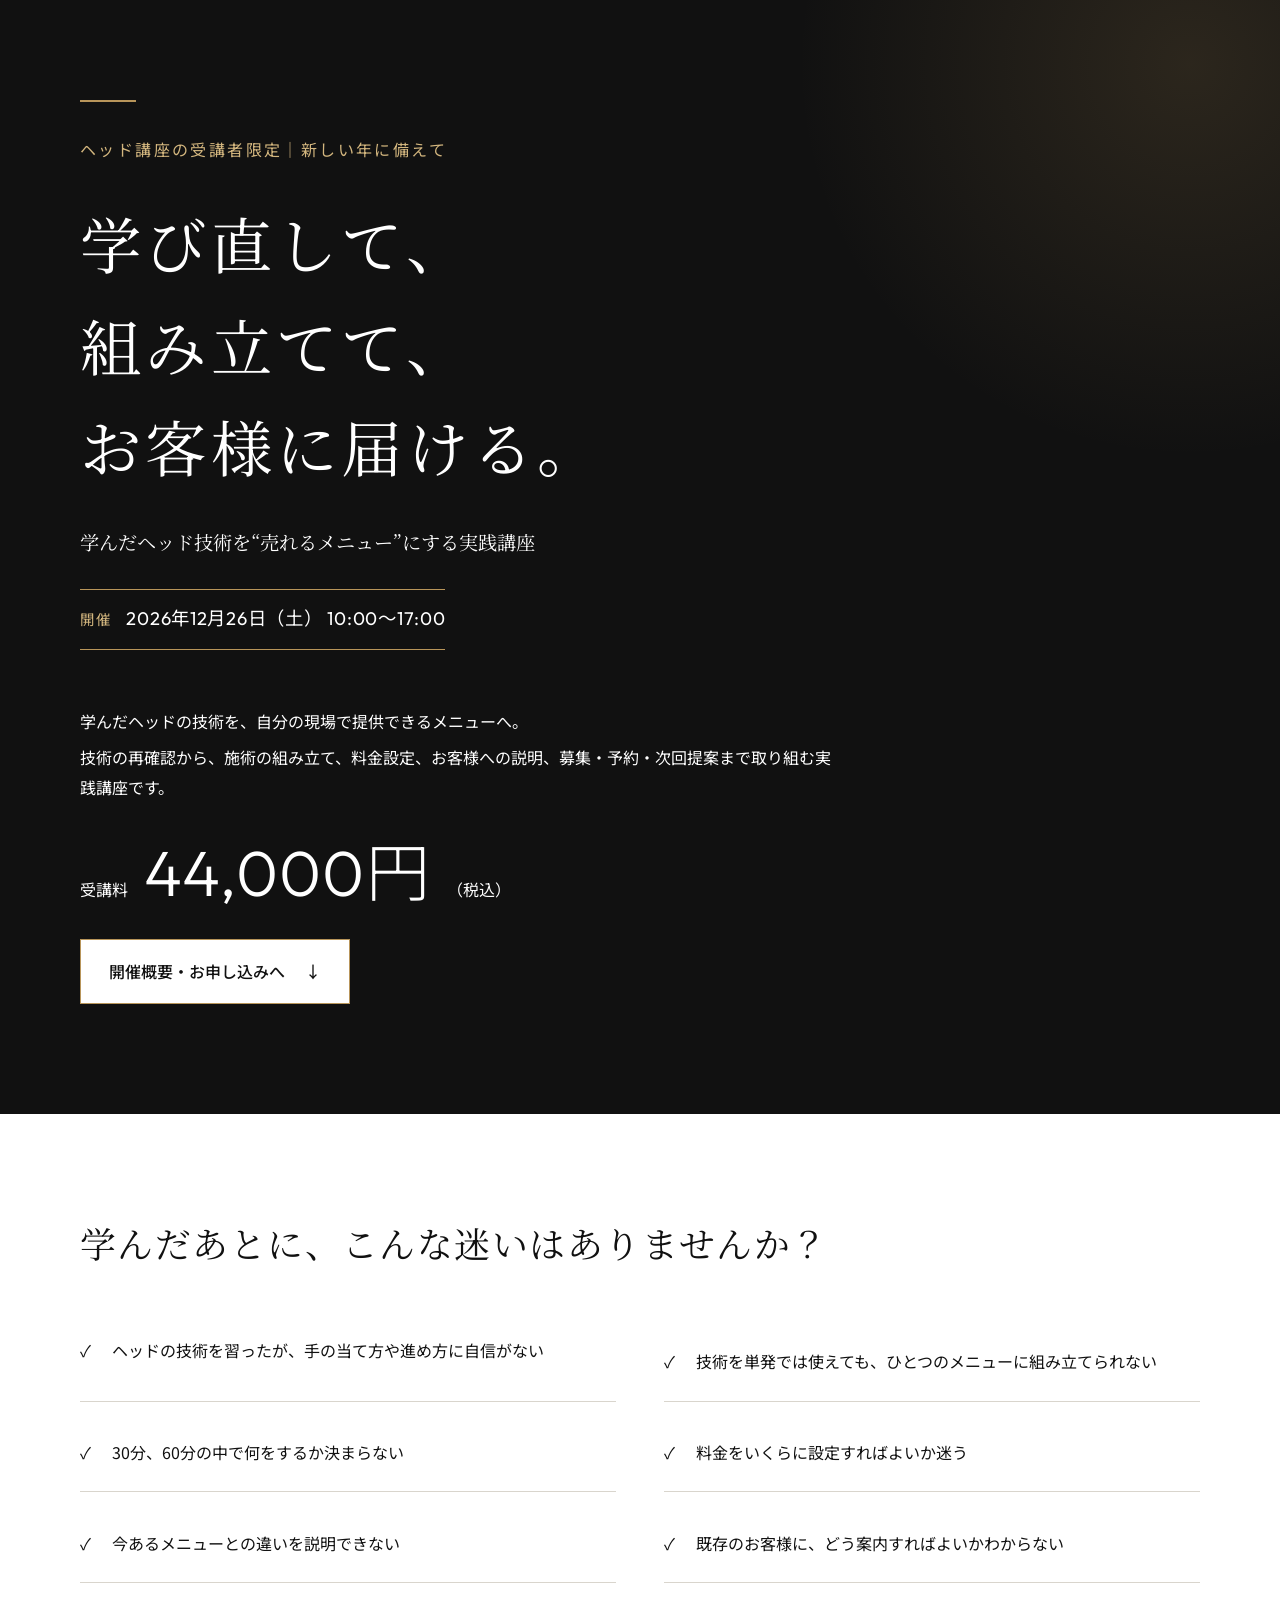
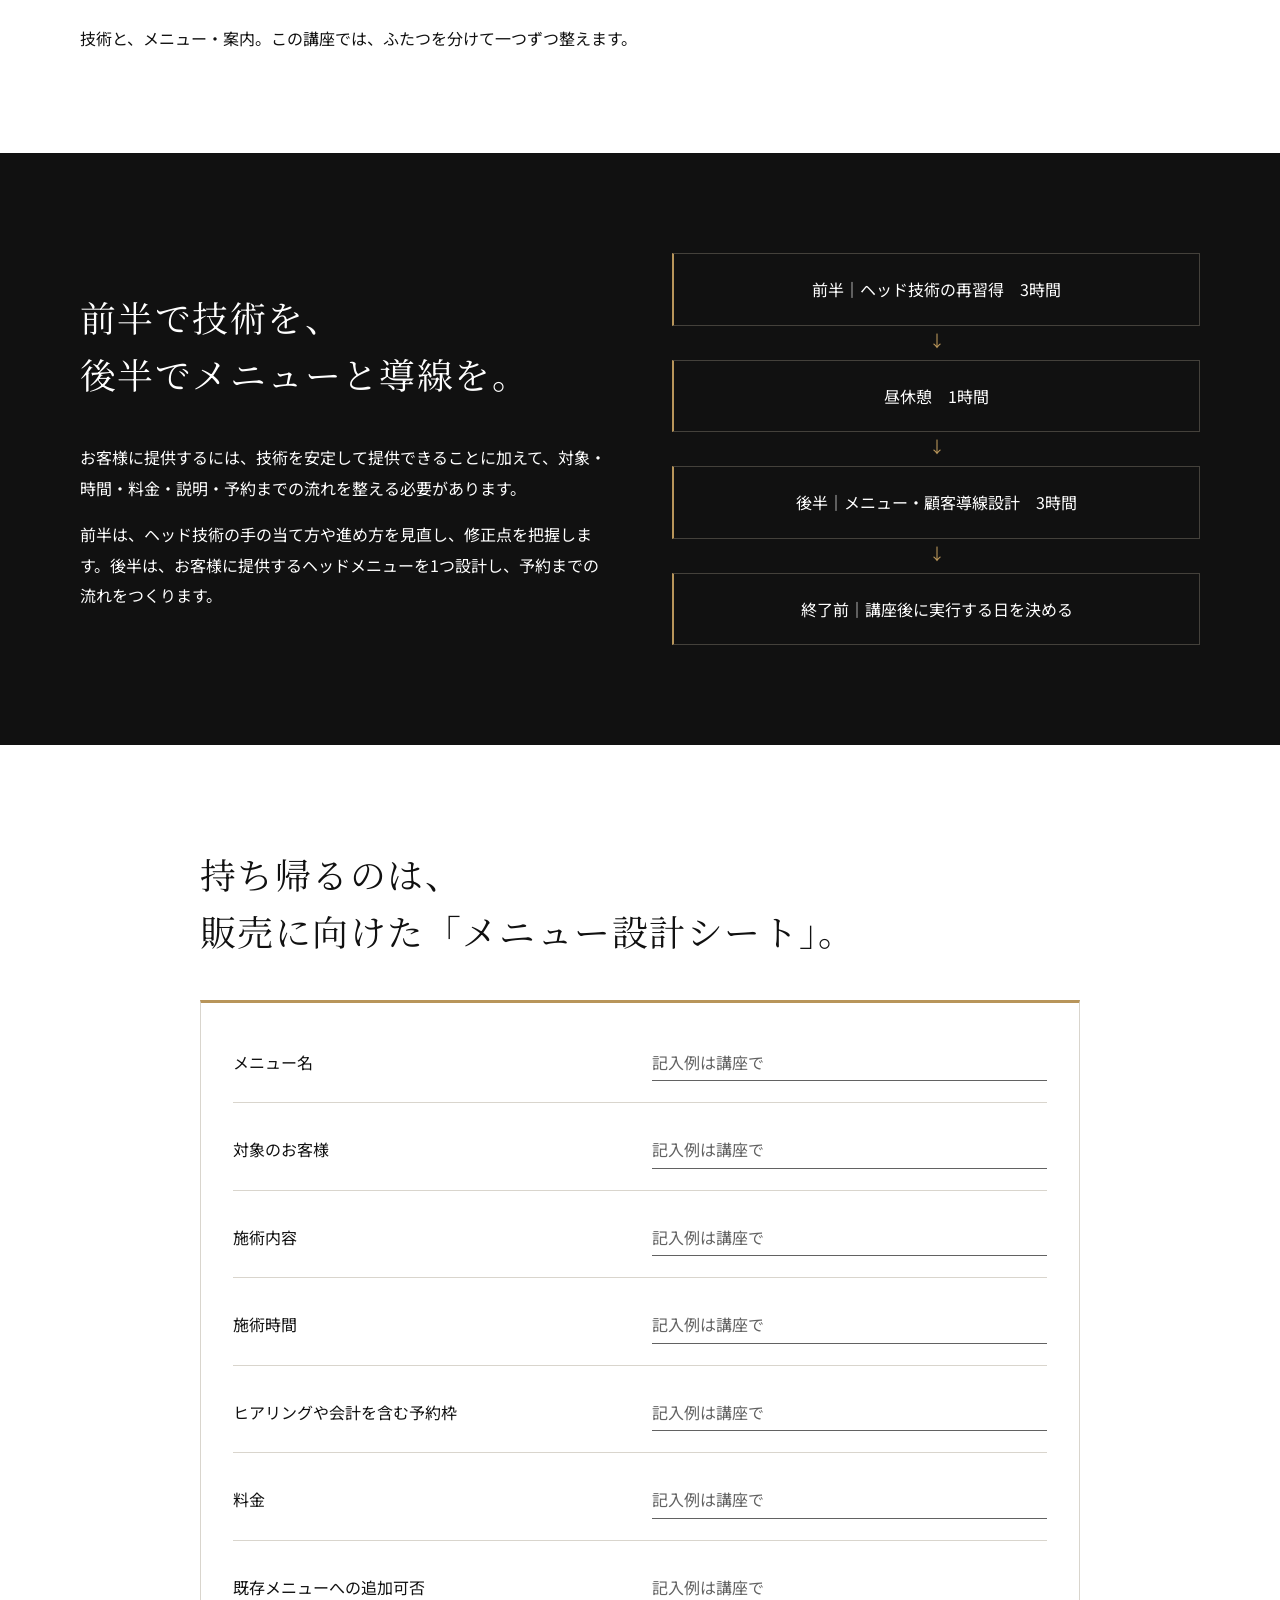
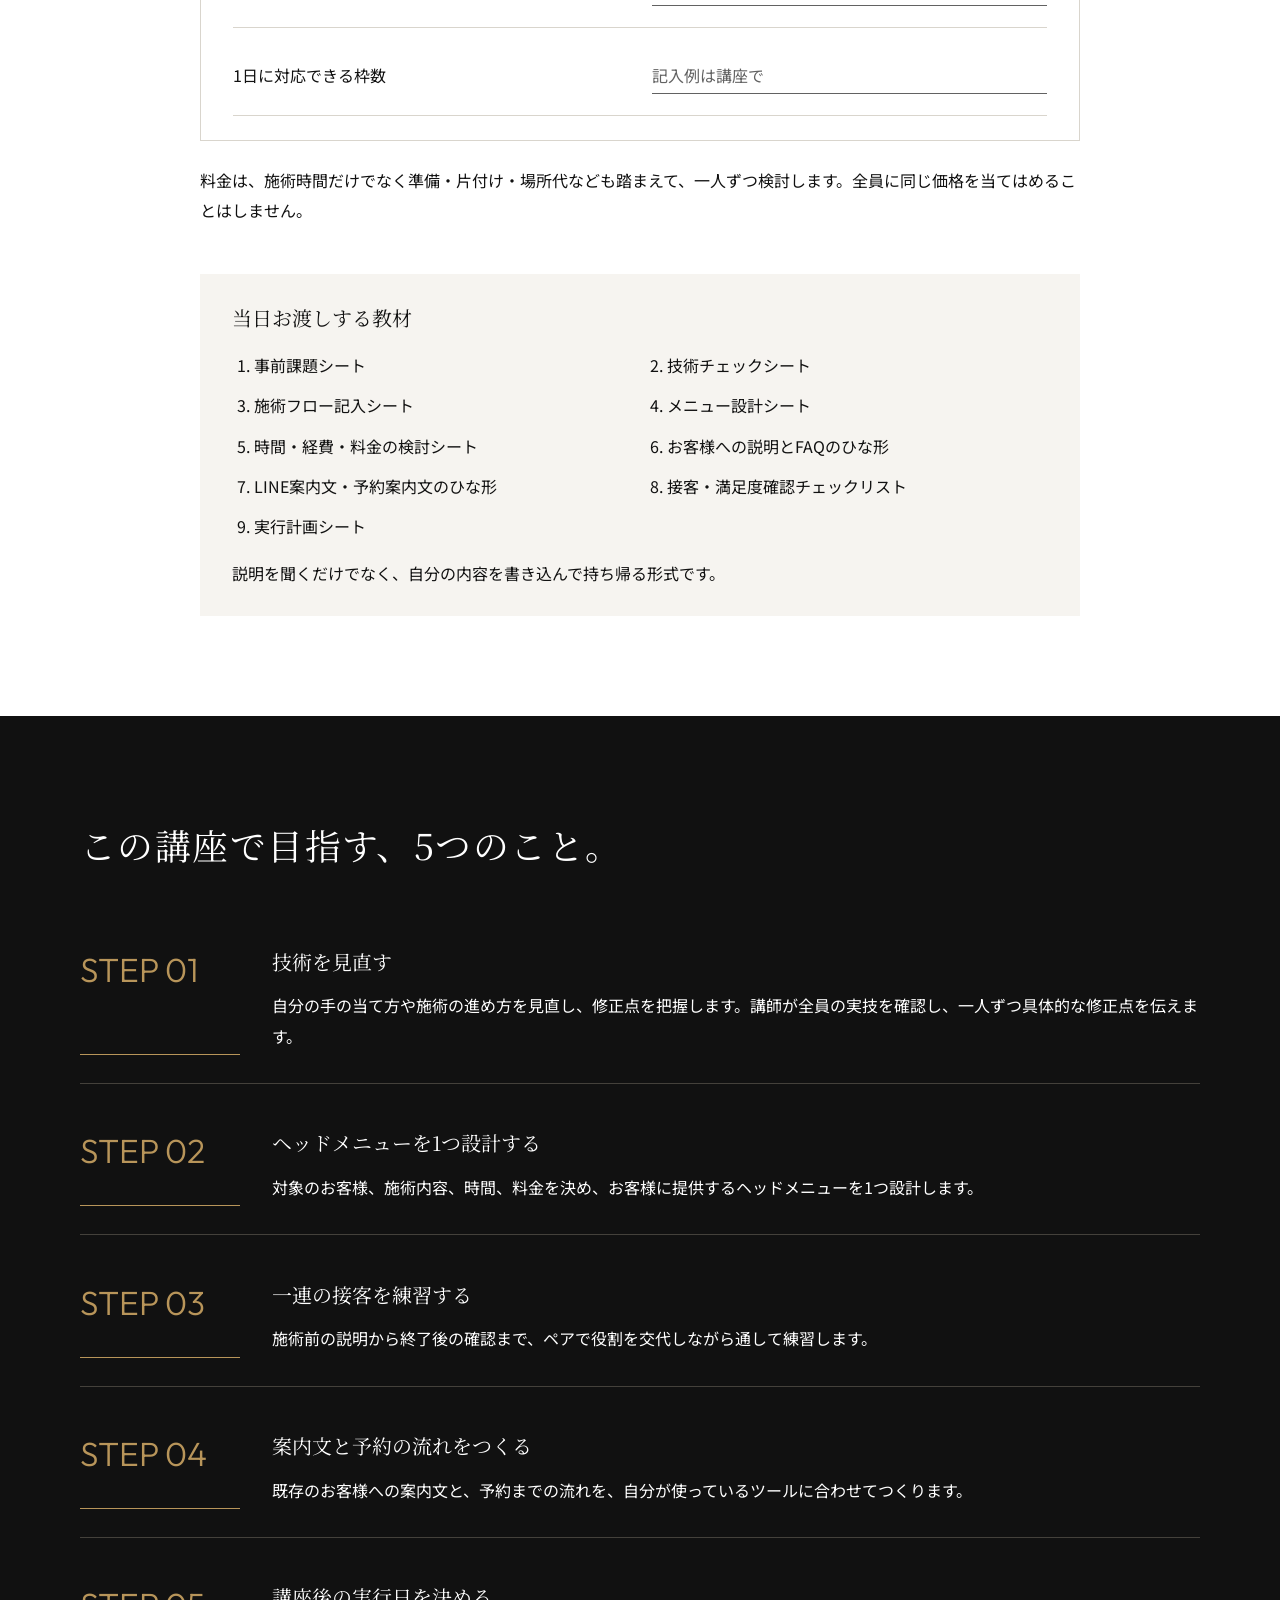
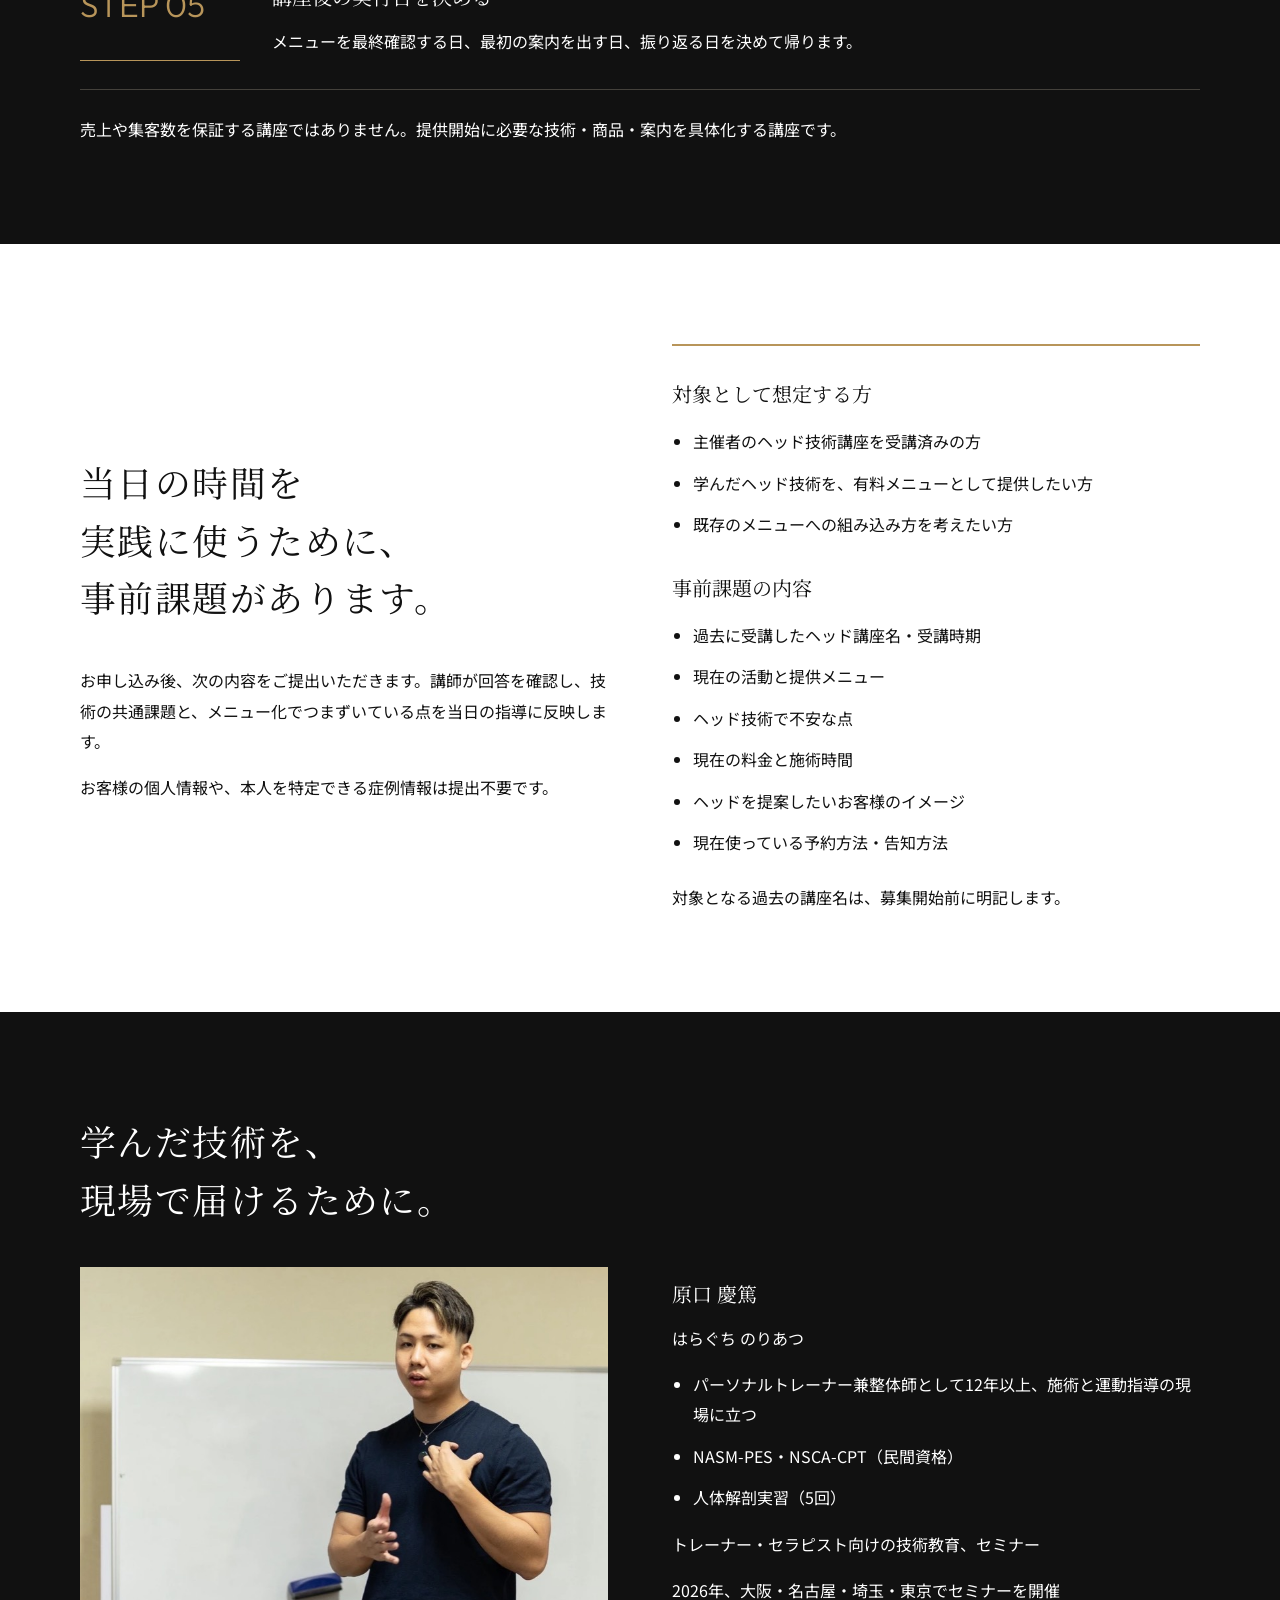
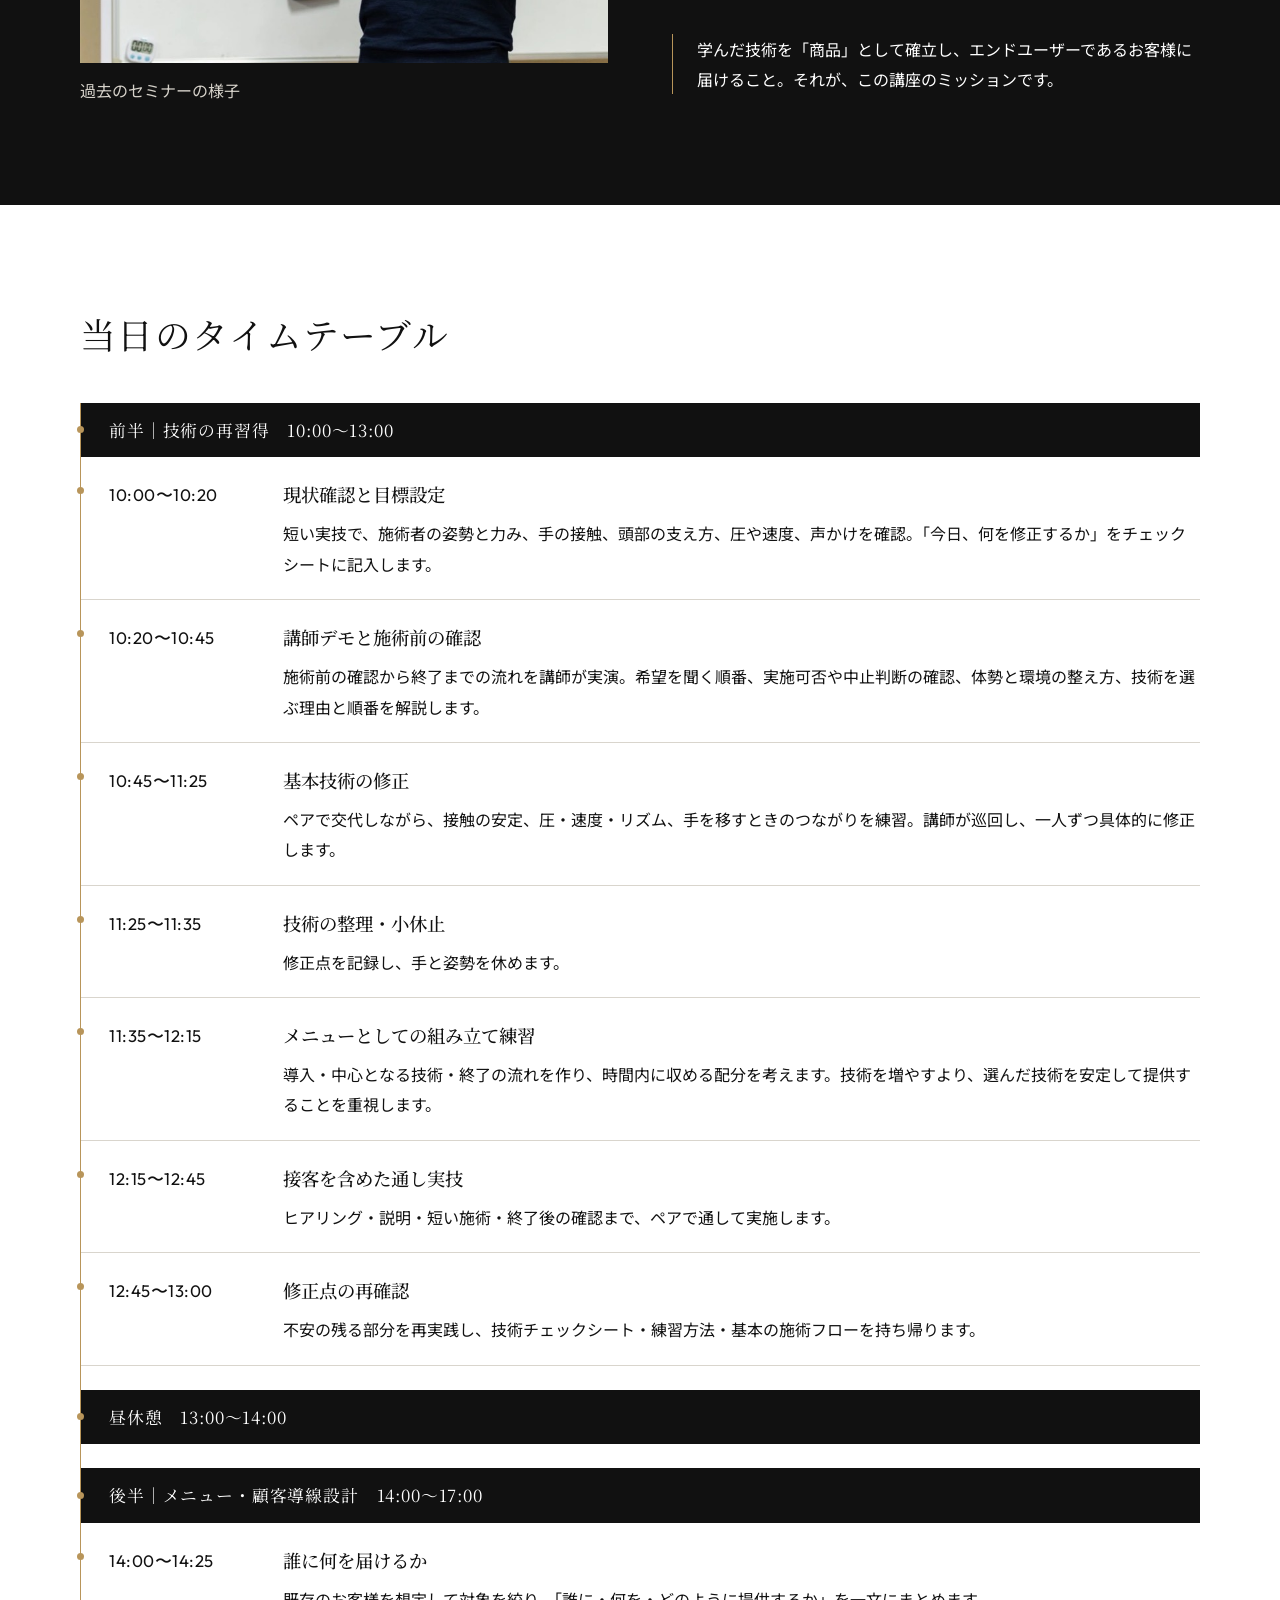
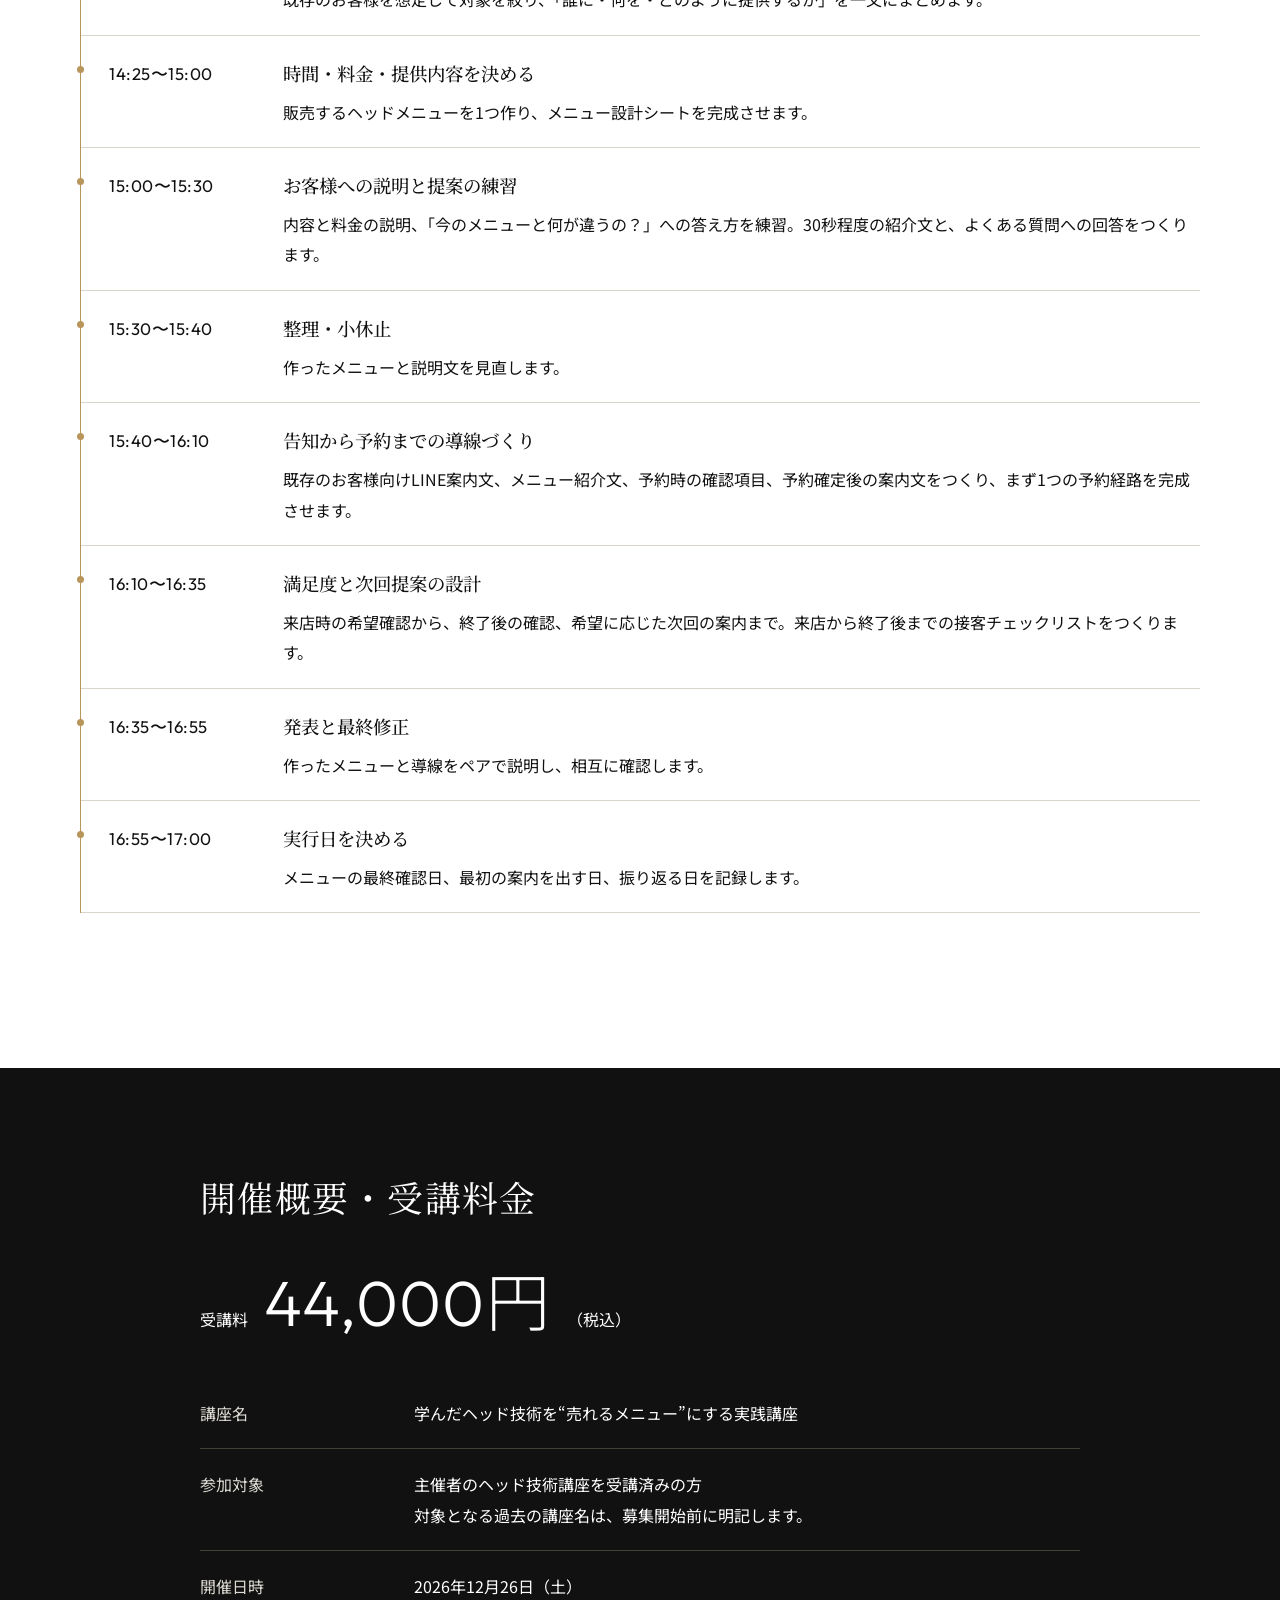
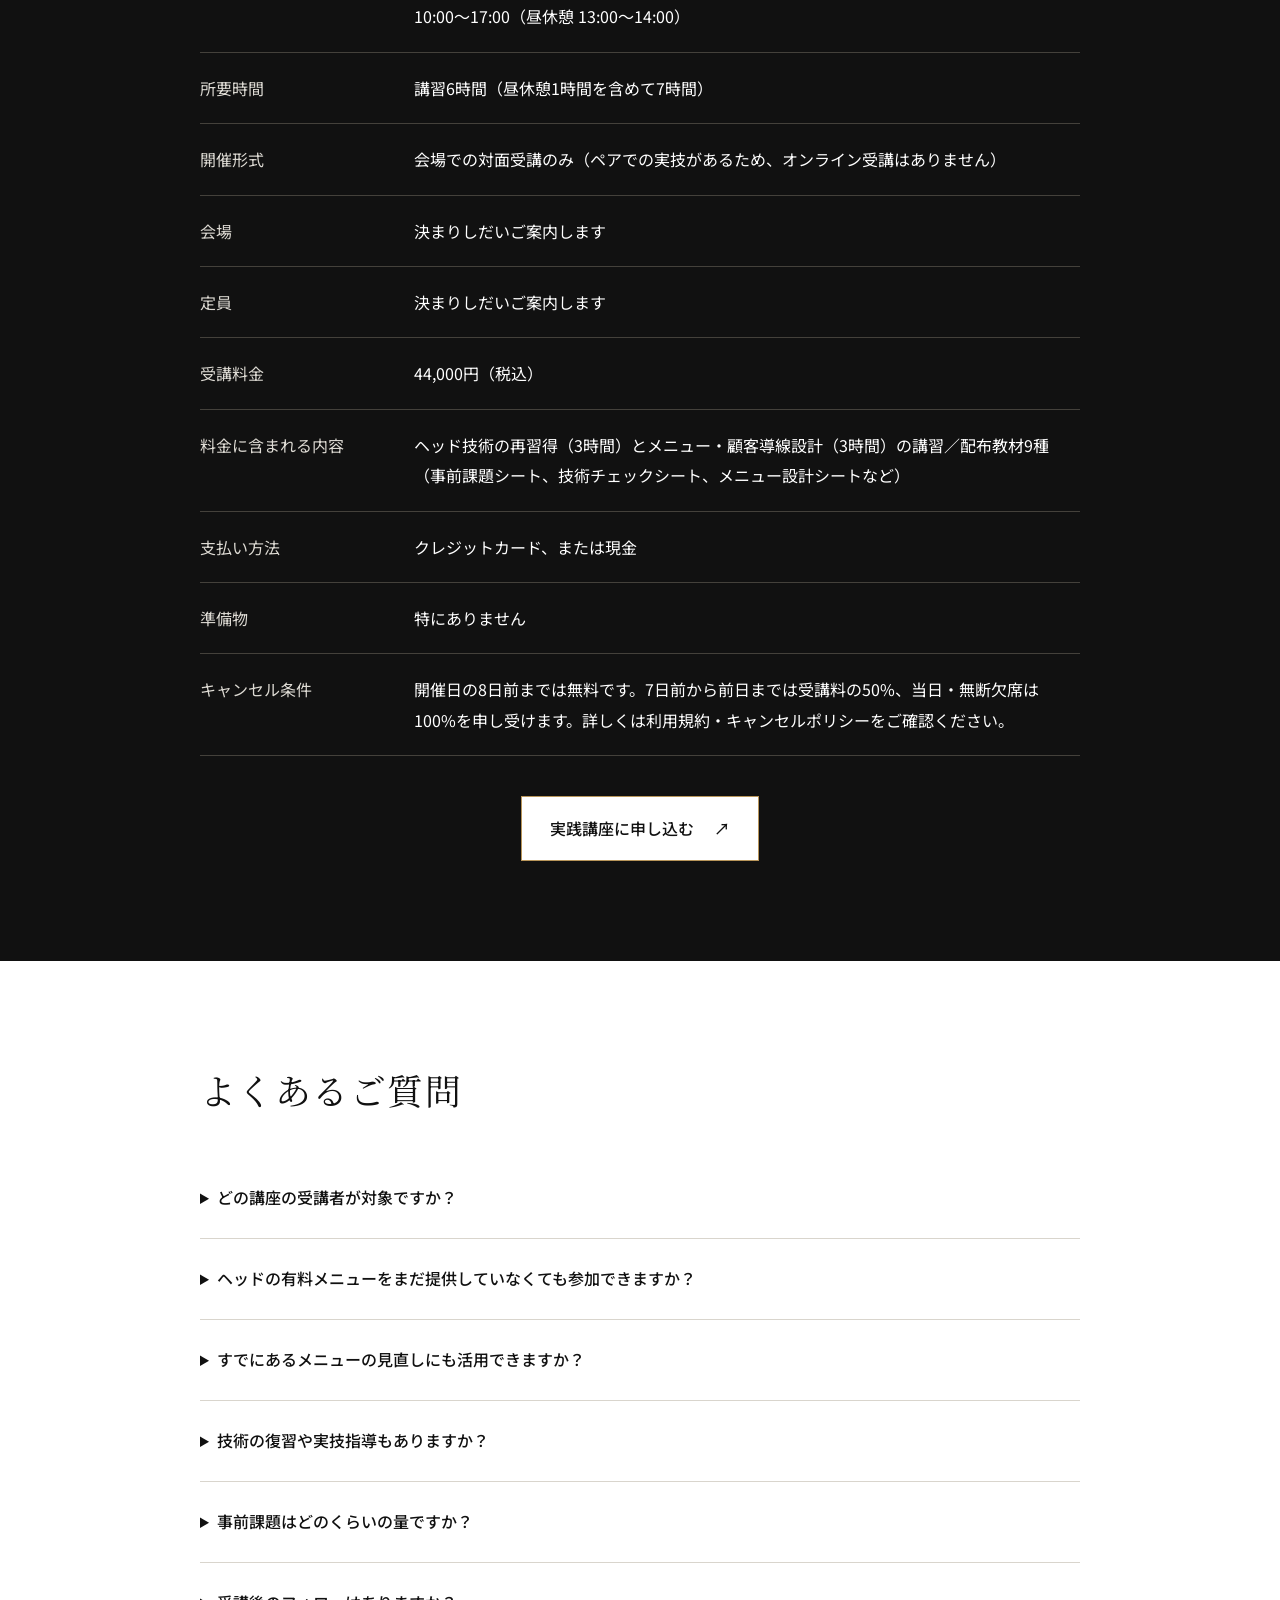
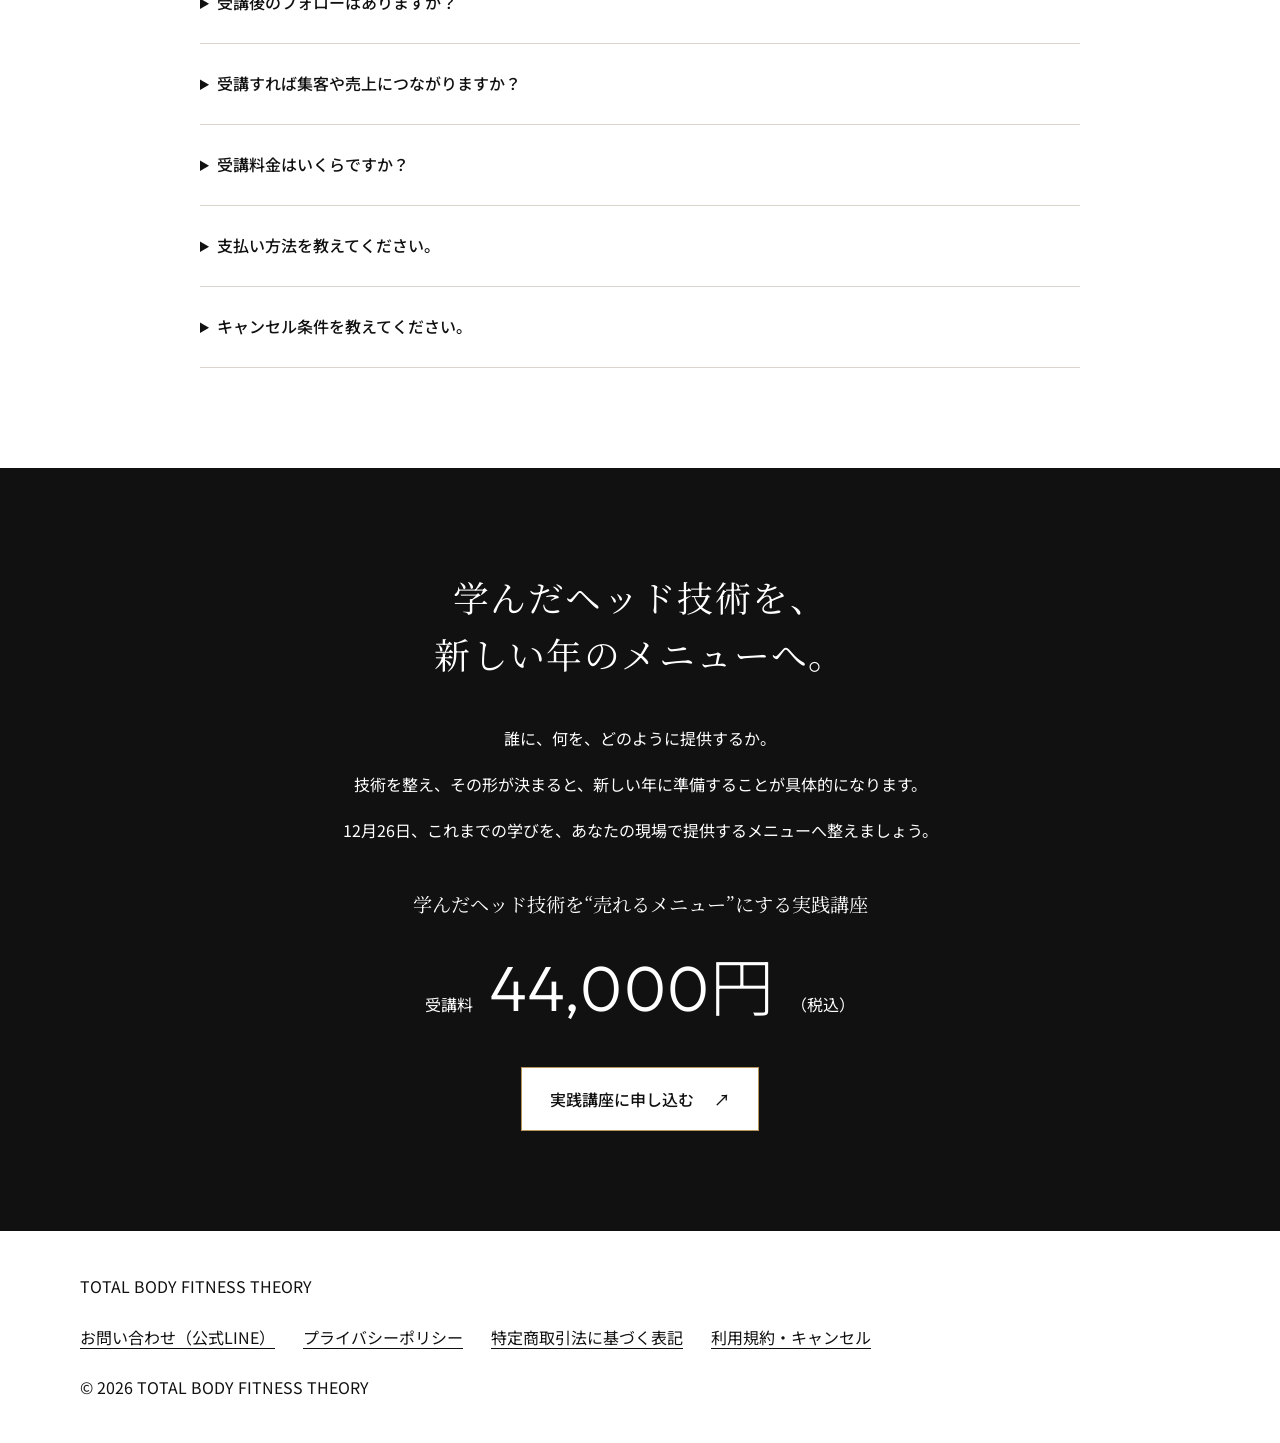
==== index.html @ 07aa22fd "Add: ヘッド実践講座LP（12/26開催）初版 Co-Authored-By: Claude Opus 5.5 <noreply@anthropic.com>" ====
<!doctype html>
<html lang="ja">
<head>
<meta charset="utf-8"><meta name="viewport" content="width=device-width, initial-scale=1, viewport-fit=cover">
<meta name="theme-color" content="#111111">
<title>受講者限定｜学んだヘッド技術を“売れるメニュー”にする実践講座</title><meta name="description" content="学んだヘッド技術を“売れるメニュー”にする実践講座。2026年12月26日（土）開催。ヘッド技術の再習得3時間と、メニュー・顧客導線設計3時間。主催者のヘッド技術講座を受講済みの方限定。受講料 44,000円（税込）。">
<meta property="og:type" content="website"><meta property="og:title" content="受講者限定｜学んだヘッド技術を“売れるメニュー”にする実践講座"><meta property="og:description" content="学んだヘッド技術を“売れるメニュー”にする実践講座。2026年12月26日（土）開催。ヘッド技術の再習得3時間と、メニュー・顧客導線設計3時間。主催者のヘッド技術講座を受講済みの方限定。受講料 44,000円（税込）。">
<link rel="preconnect" href="https://fonts.googleapis.com"><link rel="preconnect" href="https://fonts.gstatic.com" crossorigin>
<link href="https://fonts.googleapis.com/css2?family=Noto+Sans+JP:wght@400;500;600&family=Noto+Serif+JP:wght@400;500&family=Outfit:wght@300;400&display=swap" rel="stylesheet">
<link rel="stylesheet" href="assets/style.css"><script src="assets/main.js" defer></script>
</head>
<body>
<a class="skip-link" href="#main">本文へスキップ</a>
<main id="main" tabindex="-1">
<section class="is-black hero" id="hero" aria-labelledby="hero-title"><div class="wrap"><p class="eyebrow">ヘッド講座の受講者限定｜新しい年に備えて</p><h1 id="hero-title">学び直して、<br>組み立てて、<br>お客様に届ける。</h1><p class="course-name">学んだヘッド技術を“売れるメニュー”にする実践講座</p><p class="hero-date"><span>開催</span>2026年12月26日（土） 10:00〜17:00</p><div class="hero-copy"><p>学んだヘッドの技術を、自分の現場で提供できるメニューへ。</p><p>技術の再確認から、施術の組み立て、料金設定、お客様への説明、募集・予約・次回提案まで取り組む実践講座です。</p></div><p class="price"><span>受講料</span><strong>44,000円</strong><span>（税込）</span></p><a class="btn" href="#overview">開催概要・お申し込みへ <span aria-hidden="true">↓</span></a></div></section>
<section class="is-white" aria-labelledby="worriesTitle"><div class="wrap"><h2 id="worriesTitle">学んだあとに、<wbr>こんな迷いは<wbr>ありませんか？</h2><ul class="worries"><li>ヘッドの技術を習ったが、手の当て方や進め方に自信がない</li><li>技術を単発では使えても、ひとつのメニューに組み立てられない</li><li>30分、60分の中で何をするか決まらない</li><li>料金をいくらに設定すればよいか迷う</li><li>今あるメニューとの違いを説明できない</li><li>既存のお客様に、どう案内すればよいかわからない</li></ul><p class="closing">技術と、メニュー・案内。この講座では、ふたつを分けて一つずつ整えます。</p></div></section>
<section class="is-black" aria-labelledby="conceptTitle"><div class="wrap split"><div><h2 id="conceptTitle">前半で技術を、<br>後半で<wbr>メニューと導線を。</h2><p>お客様に提供するには、技術を安定して提供できることに加えて、対象・時間・料金・説明・予約までの流れを整える必要があります。</p><p>前半は、ヘッド技術の手の当て方や進め方を見直し、修正点を把握します。後半は、お客様に提供するヘッドメニューを1つ設計し、予約までの流れをつくります。</p></div><ol class="diagram"><li>前半｜ヘッド技術の再習得　3時間</li><li>昼休憩　1時間</li><li>後半｜メニュー・顧客導線設計　3時間</li><li>終了前｜講座後に実行する日を決める</li></ol></div></section>
<section class="is-white" aria-labelledby="worksheetTitle"><div class="wrap narrow"><h2 id="worksheetTitle">持ち帰るのは、<br>販売に向けた<wbr>「メニュー設計シート」。</h2><ol class="worksheet"><li><span>メニュー名</span><span class="blank">記入例は講座で</span></li><li><span>対象のお客様</span><span class="blank">記入例は講座で</span></li><li><span>施術内容</span><span class="blank">記入例は講座で</span></li><li><span>施術時間</span><span class="blank">記入例は講座で</span></li><li><span>ヒアリングや会計を含む予約枠</span><span class="blank">記入例は講座で</span></li><li><span>料金</span><span class="blank">記入例は講座で</span></li><li><span>既存メニューへの追加可否</span><span class="blank">記入例は講座で</span></li><li><span>1日に対応できる枠数</span><span class="blank">記入例は講座で</span></li></ol><p class="note">料金は、施術時間だけでなく準備・片付け・場所代なども踏まえて、一人ずつ検討します。全員に同じ価格を当てはめることはしません。</p><div class="materials"><h3>当日お渡しする教材</h3><ol><li>事前課題シート</li><li>技術チェックシート</li><li>施術フロー記入シート</li><li>メニュー設計シート</li><li>時間・経費・料金の検討シート</li><li>お客様への説明とFAQのひな形</li><li>LINE案内文・予約案内文のひな形</li><li>接客・満足度確認チェックリスト</li><li>実行計画シート</li></ol><p>説明を聞くだけでなく、自分の内容を書き込んで持ち帰る形式です。</p></div></div></section>
<section class="is-black" aria-labelledby="stepsTitle"><div class="wrap"><h2 id="stepsTitle">この講座で目指す、<wbr>5つのこと。</h2><ol class="steps"><li><span class="number" aria-hidden="true">STEP 01</span><div><h3>技術を見直す</h3><p>自分の手の当て方や施術の進め方を見直し、修正点を把握します。講師が全員の実技を確認し、一人ずつ具体的な修正点を伝えます。</p></div></li><li><span class="number" aria-hidden="true">STEP 02</span><div><h3>ヘッドメニューを1つ設計する</h3><p>対象のお客様、施術内容、時間、料金を決め、お客様に提供するヘッドメニューを1つ設計します。</p></div></li><li><span class="number" aria-hidden="true">STEP 03</span><div><h3>一連の接客を練習する</h3><p>施術前の説明から終了後の確認まで、ペアで役割を交代しながら通して練習します。</p></div></li><li><span class="number" aria-hidden="true">STEP 04</span><div><h3>案内文と予約の流れをつくる</h3><p>既存のお客様への案内文と、予約までの流れを、自分が使っているツールに合わせてつくります。</p></div></li><li><span class="number" aria-hidden="true">STEP 05</span><div><h3>講座後の実行日を決める</h3><p>メニューを最終確認する日、最初の案内を出す日、振り返る日を決めて帰ります。</p></div></li></ol><p class="note">売上や集客数を保証する講座ではありません。提供開始に必要な技術・商品・案内を具体化する講座です。</p></div></section>
<section class="is-white" aria-labelledby="targetTitle"><div class="wrap split"><div><h2 id="targetTitle">当日の時間を<wbr>実践に使うために、<br>事前課題があります。</h2><p>お申し込み後、次の内容をご提出いただきます。講師が回答を確認し、技術の共通課題と、メニュー化でつまずいている点を当日の指導に反映します。</p><p>お客様の個人情報や、本人を特定できる症例情報は提出不要です。</p></div><div class="target-card"><h3>対象として想定する方</h3><ul><li>主催者のヘッド技術講座を受講済みの方</li><li>学んだヘッド技術を、有料メニューとして提供したい方</li><li>既存のメニューへの組み込み方を考えたい方</li></ul><h3 class="prework-label">事前課題の内容</h3><ul><li>過去に受講したヘッド講座名・受講時期</li><li>現在の活動と提供メニュー</li><li>ヘッド技術で不安な点</li><li>現在の料金と施術時間</li><li>ヘッドを提案したいお客様のイメージ</li><li>現在使っている予約方法・告知方法</li></ul><p class="note">対象となる過去の講座名は、募集開始前に明記します。</p></div></div></section>
<section class="is-black" aria-labelledby="instructorTitle"><div class="wrap"><h2 id="instructorTitle">学んだ技術を、<br>現場で届けるために。</h2><div class="split"><figure><img class="photo" src="assets/img/lecture-talk.jpg" alt="原口慶篤による過去のセミナーの様子" style="--focus:50% 50%;--focus-m:50% 50%;--ratio:4/3" loading="lazy" width="800" height="1200"><figcaption>過去のセミナーの様子</figcaption></figure><div><h3>原口 慶篤</h3><p>はらぐち のりあつ</p><ul><li>パーソナルトレーナー兼整体師として12年以上、施術と運動指導の現場に立つ</li><li>NASM-PES・NSCA-CPT（民間資格）</li><li>人体解剖実習（5回）</li></ul><p>トレーナー・セラピスト向けの技術教育、セミナー</p><p>2026年、大阪・名古屋・埼玉・東京でセミナーを開催</p><div class="policy"><p>学んだ技術を「商品」として確立し、エンドユーザーであるお客様に届けること。それが、この講座のミッションです。</p></div></div></div></div></section>
<section class="is-white" aria-labelledby="flowTitle"><div class="wrap"><h2 id="flowTitle">当日の<wbr>タイムテーブル</h2><ol class="timetable"><li class="part"><h3>前半｜技術の再習得　10:00〜13:00</h3></li><li><span class="time">10:00〜10:20</span><div><h4>現状確認と目標設定</h4><p>短い実技で、施術者の姿勢と力み、手の接触、頭部の支え方、圧や速度、声かけを確認。「今日、何を修正するか」をチェックシートに記入します。</p></div></li><li><span class="time">10:20〜10:45</span><div><h4>講師デモと施術前の確認</h4><p>施術前の確認から終了までの流れを講師が実演。希望を聞く順番、実施可否や中止判断の確認、体勢と環境の整え方、技術を選ぶ理由と順番を解説します。</p></div></li><li><span class="time">10:45〜11:25</span><div><h4>基本技術の修正</h4><p>ペアで交代しながら、接触の安定、圧・速度・リズム、手を移すときのつながりを練習。講師が巡回し、一人ずつ具体的に修正します。</p></div></li><li><span class="time">11:25〜11:35</span><div><h4>技術の整理・小休止</h4><p>修正点を記録し、手と姿勢を休めます。</p></div></li><li><span class="time">11:35〜12:15</span><div><h4>メニューとしての組み立て練習</h4><p>導入・中心となる技術・終了の流れを作り、時間内に収める配分を考えます。技術を増やすより、選んだ技術を安定して提供することを重視します。</p></div></li><li><span class="time">12:15〜12:45</span><div><h4>接客を含めた通し実技</h4><p>ヒアリング・説明・短い施術・終了後の確認まで、ペアで通して実施します。</p></div></li><li><span class="time">12:45〜13:00</span><div><h4>修正点の再確認</h4><p>不安の残る部分を再実践し、技術チェックシート・練習方法・基本の施術フローを持ち帰ります。</p></div></li><li class="part"><h3>昼休憩　13:00〜14:00</h3></li><li class="part"><h3>後半｜メニュー・顧客導線設計　14:00〜17:00</h3></li><li><span class="time">14:00〜14:25</span><div><h4>誰に何を届けるか</h4><p>既存のお客様を想定して対象を絞り、「誰に・何を・どのように提供するか」を一文にまとめます。</p></div></li><li><span class="time">14:25〜15:00</span><div><h4>時間・料金・提供内容を決める</h4><p>販売するヘッドメニューを1つ作り、メニュー設計シートを完成させます。</p></div></li><li><span class="time">15:00〜15:30</span><div><h4>お客様への説明と提案の練習</h4><p>内容と料金の説明、「今のメニューと何が違うの？」への答え方を練習。30秒程度の紹介文と、よくある質問への回答をつくります。</p></div></li><li><span class="time">15:30〜15:40</span><div><h4>整理・小休止</h4><p>作ったメニューと説明文を見直します。</p></div></li><li><span class="time">15:40〜16:10</span><div><h4>告知から予約までの導線づくり</h4><p>既存のお客様向けLINE案内文、メニュー紹介文、予約時の確認項目、予約確定後の案内文をつくり、まず1つの予約経路を完成させます。</p></div></li><li><span class="time">16:10〜16:35</span><div><h4>満足度と次回提案の設計</h4><p>来店時の希望確認から、終了後の確認、希望に応じた次回の案内まで。来店から終了後までの接客チェックリストをつくります。</p></div></li><li><span class="time">16:35〜16:55</span><div><h4>発表と最終修正</h4><p>作ったメニューと導線をペアで説明し、相互に確認します。</p></div></li><li><span class="time">16:55〜17:00</span><div><h4>実行日を決める</h4><p>メニューの最終確認日、最初の案内を出す日、振り返る日を記録します。</p></div></li></ol><p class="note">技術の確認は、資格認定や技術の完全習得を保証するものではありません。時間配分は当日の進行により前後することがあります。</p></div></section>
<section class="is-black" id="overview" aria-labelledby="overviewTitle"><div class="wrap narrow"><h2 id="overviewTitle">開催概要・受講料金</h2><p class="price"><span>受講料</span><strong>44,000円</strong><span>（税込）</span></p><dl class="overview"><div><dt>講座名</dt><dd>学んだヘッド技術を“売れるメニュー”にする実践講座</dd></div><div><dt>参加対象</dt><dd>主催者のヘッド技術講座を受講済みの方<br>対象となる過去の講座名は、募集開始前に明記します。</dd></div><div><dt>開催日時</dt><dd>2026年12月26日（土）<br>10:00〜17:00（昼休憩 13:00〜14:00）</dd></div><div><dt>所要時間</dt><dd>講習6時間（昼休憩1時間を含めて7時間）</dd></div><div><dt>開催形式</dt><dd>会場での対面受講のみ（ペアでの実技があるため、オンライン受講はありません）</dd></div><div><dt>会場</dt><dd>決まりしだいご案内します</dd></div><div><dt>定員</dt><dd>決まりしだいご案内します</dd></div><div><dt>受講料金</dt><dd>44,000円（税込）</dd></div><div><dt>料金に含まれる内容</dt><dd>ヘッド技術の再習得（3時間）とメニュー・顧客導線設計（3時間）の講習／配布教材9種（事前課題シート、技術チェックシート、メニュー設計シートなど）</dd></div><div><dt>支払い方法</dt><dd>クレジットカード、または現金</dd></div><div><dt>準備物</dt><dd>特にありません</dd></div><div><dt>キャンセル条件</dt><dd>開催日の8日前までは無料です。7日前から前日までは受講料の50%、当日・無断欠席は100%を申し受けます。詳しくは利用規約・キャンセルポリシーをご確認ください。</dd></div></dl><div class="cta-group"><a class="btn" href="https://forms.gle/SWR2AjJEjsTACsHn6" rel="noopener">実践講座に申し込む <span aria-hidden="true">↗</span></a></div></div></section>
<section class="is-white" aria-labelledby="faqTitle"><div class="wrap narrow"><h2 id="faqTitle">よくあるご質問</h2><details><summary>どの講座の受講者が対象ですか？</summary><p>主催者のヘッド技術講座を受講済みの方が対象です。対象となる講座名は、募集開始前にこのページで明記します。</p></details><details><summary>ヘッドの有料メニューをまだ提供していなくても参加できますか？</summary><p>参加できます。学んだヘッド技術を、これから有料メニューにしたい方を想定した講座です。</p></details><details><summary>すでにあるメニューの見直しにも活用できますか？</summary><p>活用できます。既存メニューへの組み込み方や、お客様への説明の仕方も、講座で扱う内容です。</p></details><details><summary>技術の復習や実技指導もありますか？</summary><p>あります。前半の3時間で、ペアでの実技と講師の巡回指導を行い、一人ずつ具体的な修正点をお伝えします。</p></details><details><summary>事前課題はどのくらいの量ですか？</summary><p>受講した講座名、現在の活動とメニュー、技術で不安な点など6項目です。お客様の個人情報や症例情報は提出不要です。</p></details><details><summary>受講後のフォローはありますか？</summary><p>受講後のフォローは、この講座には含まれていません。</p></details><details><summary>受講すれば集客や売上につながりますか？</summary><p>この講座で扱うのは、技術の見直しと、メニュー・案内・予約の流れの具体化です。集客数や売上をお約束するものではありません。</p></details><details><summary>受講料金はいくらですか？</summary><p>受講料は44,000円（税込）です。</p></details><details><summary>支払い方法を教えてください。</summary><p>クレジットカード、または現金</p></details><details><summary>キャンセル条件を教えてください。</summary><p>開催日の8日前までは無料です。7日前から前日までは受講料の50%、当日・無断欠席は100%を申し受けます。詳しくは利用規約・キャンセルポリシーをご確認ください。</p></details></div></section>
<section class="is-black final" aria-labelledby="finalTitle"><div class="wrap"><h2 id="finalTitle">学んだヘッド技術を、<br>新しい年の<wbr>メニューへ。</h2><p>誰に、何を、どのように提供するか。</p><p>技術を整え、その形が決まると、新しい年に準備することが具体的になります。</p><p>12月26日、これまでの学びを、あなたの現場で提供するメニューへ整えましょう。</p><p class="course-name">学んだヘッド技術を“売れるメニュー”にする実践講座</p><p class="price"><span>受講料</span><strong>44,000円</strong><span>（税込）</span></p><div class="cta-group"><a class="btn" href="https://forms.gle/SWR2AjJEjsTACsHn6" rel="noopener">実践講座に申し込む <span aria-hidden="true">↗</span></a></div></div></section>
</main>
<footer><section class="is-white footer" aria-labelledby="footer-title"><div class="wrap"><h2 class="sr-only" id="footer-title">主催者・お問い合わせ</h2><p>TOTAL BODY FITNESS THEORY</p><nav aria-label="主催者・お問い合わせ"><a href="https://lin.ee/Tzghten" rel="noopener">お問い合わせ（公式LINE）</a><a href="legal/#privacy" rel="noopener">プライバシーポリシー</a><a href="legal/#tokushoho" rel="noopener">特定商取引法に基づく表記</a><a href="legal/#terms" rel="noopener">利用規約・キャンセル</a></nav><p>© 2026 TOTAL BODY FITNESS THEORY</p></div></section></footer>
<aside class="sticky-cta"><p>12/26（土）開催<span>44,000円（税込）</span></p><a class="btn" href="https://forms.gle/SWR2AjJEjsTACsHn6" rel="noopener">申し込む <span aria-hidden="true">↗</span></a></aside>
</body></html>
---- assets/style.css ----
:root{--gold:#B8955A;font-family:'Noto Sans JP',sans-serif;color:#111111;background:#FFFFFF;font-size:16px;line-height:1.9;font-weight:400;font-synthesis:none}
*,*::before,*::after{box-sizing:border-box}html{scroll-behavior:smooth}body{margin:0;overflow-wrap:anywhere}h1,h2,h3,p,figure{margin:0}h1,h2,h3{font-family:'Noto Serif JP',serif;font-weight:400;line-height:1.6;word-break:keep-all;overflow-wrap:anywhere}h1{font-size:clamp(2rem,4.8vw,4rem);letter-spacing:.07em;line-height:1.65}h2{font-size:clamp(1.6rem,2.8vw,2.5rem);margin-bottom:2.5rem;letter-spacing:.04em}h3{font-size:1.25rem;margin-bottom:.8rem}p+p{margin-top:1rem}a{color:inherit;text-underline-offset:.25em}a:hover{text-decoration-thickness:2px}:focus-visible{outline:3px solid #287CB8;outline-offset:6px}.is-black :focus-visible{outline-color:#E8C98C}section{padding:100px 0;scroll-margin-top:24px}.is-black{background:#111111;color:#FFFFFF;--line:#44413b;color-scheme:dark}.is-white{background:#FFFFFF;color:#111111;--line:#d9d5cd;color-scheme:light}.wrap{width:min(1120px,calc(100% - 80px));margin-inline:auto}.narrow{max-width:880px}.split{display:grid;grid-template-columns:1fr 1fr;gap:64px;align-items:center}.split>*{min-width:0}.hero{padding:100px 0 110px}.hero .wrap{position:relative}.hero .wrap::before{content:'';display:block;width:56px;height:2px;background:var(--gold);margin-bottom:32px}.eyebrow{color:#D4B77F;letter-spacing:.15em;margin-bottom:28px}.course-name{font-family:'Noto Serif JP',serif;font-size:1.2rem;margin:28px 0}.hero-copy{max-width:760px;margin:28px 0 32px}.hero-copy p+p{margin-top:.35rem}.price{display:flex;align-items:baseline;gap:8px 16px;flex-wrap:wrap;margin:28px 0}.price strong{font-family:'Outfit','Noto Sans JP',sans-serif;font-weight:300;font-size:clamp(2.5rem,5vw,4.5rem);letter-spacing:.02em;line-height:1.2}.btn{display:inline-flex;align-items:center;justify-content:center;gap:20px;min-height:60px;padding:16px 28px;border:1px solid var(--gold);background:#FFFFFF;color:#111111;text-decoration:none;text-align:center;font-weight:500;max-width:100%;transition:background .2s}.btn:hover{background:#ece9e3}.pending{background:transparent;color:#dedbd4;border-color:#77736c;cursor:default}.cta-group{display:flex;flex-direction:column;align-items:center;gap:16px;margin-top:40px}.worries{display:grid;grid-template-columns:1fr 1fr;gap:0 48px;padding:0;list-style:none}.worries li{border-bottom:1px solid var(--line);padding:24px 0 24px 32px;position:relative}.worries li::before{content:'✓';position:absolute;left:0;color:#111111}.closing{margin-top:40px}.diagram{list-style:none;margin:0;padding:0}.diagram li{border:1px solid var(--line);border-left:2px solid var(--gold);padding:20px;text-align:center;position:relative}.diagram li+li{margin-top:34px}.diagram li+li::before{content:'↓';position:absolute;top:-36px;left:calc(50% - 8px);color:var(--gold)}.worksheet{padding:24px 32px;list-style:none;border:1px solid var(--line);border-top:3px solid var(--gold);counter-reset:sheet}.worksheet li{display:grid;grid-template-columns:1fr 1fr;gap:24px;padding:20px 0;border-bottom:1px solid var(--line)}.blank{color:#626262;border-bottom:1px dotted #aaa;padding-bottom:4px}.note{margin-top:24px;color:inherit}.steps{list-style:none;padding:0;margin:20px 0 0}.steps li{display:grid;grid-template-columns:160px 1fr;gap:32px;border-bottom:1px solid var(--line);padding:32px 0}.number{font-family:'Outfit',sans-serif;font-size:2.1rem;font-weight:300;line-height:1.4;color:var(--gold)}.target-card{border-top:2px solid var(--gold);padding-top:32px}ul{padding-left:1.3em}li+li{margin-top:.7em}.photo{display:block;width:100%;height:auto;aspect-ratio:var(--ratio,4/3);object-fit:cover;object-position:var(--focus,50% 50%)}.hero .photo{margin-top:48px;max-width:720px}figcaption{margin-top:12px;color:#d6d2ca}figure{min-width:0}.policy{border-left:1px solid var(--gold);padding-left:24px;margin-top:28px}.timeline{display:grid;grid-template-columns:repeat(4,minmax(0,1fr));list-style:none;padding:0;gap:28px;margin-top:48px}.timeline li{margin:0;border-top:1px solid var(--gold);padding-top:20px}.timeline .number{display:block;margin-bottom:20px}.timeline h3{font-size:1.1rem}.overview{margin:36px 0}.overview>div{display:grid;grid-template-columns:190px 1fr;gap:24px;border-bottom:1px solid var(--line);padding:20px 0}.overview dt{color:#dedbd4}.overview dd{margin:0;min-width:0}details{border-bottom:1px solid var(--line);padding:24px 0}summary{cursor:pointer;font-weight:500;min-height:32px}details p{margin:20px 0 0 24px}summary::marker{color:#111111}.final{text-align:center}.final .price{justify-content:center}.final .course-name{margin-top:40px}.footer{padding:40px 0}.footer nav{display:flex;flex-wrap:wrap;gap:16px 28px;margin:20px 0}.placeholder{display:inline-block;border:1px dashed var(--gold);padding:3px 8px;font-size:16px;line-height:1.8}.is-black .placeholder{color:#e1c48f}.draft-bar{background:#292723;color:#FFFFFF;padding:10px 20px;text-align:center;font-size:16px}.sticky-cta{display:none}.skip-link{position:fixed;left:16px;top:-200px;padding:12px;background:white;color:black;z-index:20}.skip-link:focus{top:16px}.sr-only{position:absolute;width:1px;height:1px;padding:0;margin:-1px;overflow:hidden;clip-path:inset(50%);white-space:nowrap;border:0}
@media(max-width:767px){body{padding-bottom:calc(124px + env(safe-area-inset-bottom,0px))}.wrap{width:calc(100% - 40px)}section{padding:64px 0}.hero{padding:56px 0 72px}h1{font-size:clamp(1.85rem,6vw,2.6rem)}h2{margin-bottom:28px}.split{grid-template-columns:minmax(0,1fr);gap:36px}.worries{grid-template-columns:1fr}.worksheet{padding:12px 20px}.worksheet li{grid-template-columns:1fr;gap:8px}.steps li{grid-template-columns:1fr;gap:12px;padding:28px 0}.number{font-size:1.8rem}.timeline{grid-template-columns:1fr;gap:0}.timeline li{display:grid;grid-template-columns:48px 1fr;gap:16px;border-top:0;border-left:1px solid var(--gold);padding:0 0 32px 20px}.timeline li:last-child{padding-bottom:0}.timeline .number{margin:0}.overview>div{grid-template-columns:1fr;gap:8px}.overview dt{font-weight:500}.photo{object-position:var(--focus-m,var(--focus,50% 50%))}.btn{width:100%;padding-inline:16px}.price{gap:8px}.price strong{font-size:2.8rem}.sticky-cta{position:fixed;bottom:0;left:0;right:0;display:grid;grid-template-columns:minmax(0,1fr) minmax(0,1fr);align-items:center;gap:12px;min-height:100px;padding:12px 16px calc(12px + env(safe-area-inset-bottom,0px));z-index:10;background:#111111;color:white;border-top:1px solid var(--gold)}.sticky-cta p{font-size:16px;line-height:1.6}.sticky-cta p span{display:block}.sticky-cta .btn{font-size:16px;padding:12px 8px;min-height:56px}.sticky-cta[hidden]{display:none}.footer{padding-block:32px}.footer nav{flex-direction:column;align-items:flex-start}}
@media(prefers-reduced-motion:reduce){html{scroll-behavior:auto}*,*::before,*::after{animation:none!important;transition:none!important}}
/* ---- Motion (only when JS adds .motion and the user has not asked for reduced motion) */
.progress{position:fixed;top:0;left:0;right:0;height:2px;background:var(--gold);transform-origin:0 50%;transform:scaleX(0);z-index:30;pointer-events:none}
.motion .rv{opacity:0;transform:translateY(22px);transition:opacity .8s cubic-bezier(.2,.7,.2,1) var(--d,0ms),transform .8s cubic-bezier(.2,.7,.2,1) var(--d,0ms)}
.motion .rv.in{opacity:1;transform:none}
/* Hero entrance */
@keyframes mp-rise{from{opacity:0;transform:translateY(26px)}to{opacity:1;transform:none}}
@keyframes mp-draw{from{transform:scaleX(0)}to{transform:scaleX(1)}}
@keyframes mp-glow{0%,100%{opacity:.55;transform:translate(0,0) scale(1)}50%{opacity:.9;transform:translate(-4%,3%) scale(1.08)}}
.hero{position:relative;overflow:hidden;isolation:isolate}
.hero::after{content:'';position:absolute;z-index:-1;width:70vmax;height:70vmax;right:-28vmax;top:-30vmax;border-radius:50%;background:radial-gradient(circle,rgba(184,149,90,.16),rgba(184,149,90,0) 62%);pointer-events:none}
.motion .hero::after{animation:mp-glow 14s ease-in-out infinite}
.motion .hero .wrap::before{transform-origin:0 50%;animation:mp-draw 1s cubic-bezier(.2,.7,.2,1) both}
.motion .hero .wrap>*{animation:mp-rise 1s cubic-bezier(.2,.7,.2,1) both}
.motion .hero .eyebrow{animation-delay:.15s}.motion .hero h1{animation-delay:.3s}.motion .hero .course-name{animation-delay:.55s}.motion .hero .hero-copy{animation-delay:.7s}.motion .hero .price{animation-delay:.85s}.motion .hero .btn{animation-delay:1s}
/* Gold details that draw in */
.motion .diagram li.rv{border-left-color:transparent;transition-property:opacity,transform,border-color}
.motion .diagram li.rv.in{border-left-color:var(--gold)}
.motion .diagram li+li::before{transition:opacity .5s var(--d,0ms),transform .5s var(--d,0ms);opacity:0;transform:translateY(-8px)}
.motion .diagram li.in+li.in::before,.motion .diagram li+li.in::before{opacity:1;transform:none}
.motion .worksheet li .blank{background:linear-gradient(currentColor,currentColor) 0 100%/0 1px no-repeat;border-bottom-color:transparent;transition:background-size 1s ease calc(var(--d,0ms) + .3s)}
.motion .worksheet li.in .blank{background-size:100% 1px}
.motion .steps li .number{display:inline-block;position:relative}
.motion .steps li .number::after{content:'';position:absolute;left:0;bottom:-4px;height:1px;width:100%;background:var(--gold);transform:scaleX(0);transform-origin:0 50%;transition:transform .9s ease calc(var(--d,0ms) + .25s)}
.motion .steps li.in .number::after{transform:scaleX(1)}
.motion .timeline li.rv{border-color:transparent;transition-property:opacity,transform,border-color}
.motion .timeline li.rv.in{border-color:var(--gold)}
.motion figure.rv .photo{transform:scale(1.06);transition:transform 1.6s cubic-bezier(.2,.7,.2,1)}
.motion figure.rv.in .photo{transform:none}
figure{overflow:hidden}
/* Buttons: gentle sweep and arrow nudge */
.btn:not(.pending){position:relative;overflow:hidden;isolation:isolate}
.btn:not(.pending)::before{content:'';position:absolute;inset:0;z-index:-1;background:linear-gradient(100deg,transparent 30%,rgba(184,149,90,.22) 50%,transparent 70%);transform:translateX(-100%);transition:transform .7s ease}
.btn:not(.pending):hover::before,.btn:not(.pending):focus-visible::before{transform:translateX(100%)}
.btn span[aria-hidden]{display:inline-block;transition:transform .3s ease}
.btn:hover span[aria-hidden]{transform:translateY(3px)}
details summary{transition:color .2s}details p{animation:none}
.motion details[open] p{animation:mp-rise .45s ease both}
@keyframes mp-up{from{transform:translateY(100%)}to{transform:none}}
.motion .sticky-cta:not([hidden]){animation:mp-up .45s cubic-bezier(.2,.7,.2,1) both}
@media(prefers-reduced-motion:reduce){.hero::after{animation:none}.progress{display:none}}
/* ---- Head course additions */
.hero-date{display:inline-flex;flex-wrap:wrap;align-items:baseline;gap:4px 14px;border-top:1px solid var(--gold);border-bottom:1px solid var(--gold);padding:12px 0;margin:0 0 28px;font-family:'Outfit','Noto Sans JP',sans-serif;font-size:1.15rem;letter-spacing:.04em}
.hero-date span{color:#D4B77F;font-size:.9rem;letter-spacing:.15em}
.motion .hero .hero-date{animation-delay:.62s}
.materials{margin-top:48px;background:#f6f4f0;padding:28px 32px}
.materials h3{margin-bottom:16px}
.materials ol{display:grid;grid-template-columns:1fr 1fr;gap:10px 32px;padding-left:1.4em;margin:0 0 16px}
.materials li{margin:0}
.prework-label{margin-top:32px}
.timetable{list-style:none;padding:0;margin:8px 0 0;border-left:1px solid var(--gold)}
.timetable li{display:grid;grid-template-columns:150px 1fr;gap:24px;padding:20px 0 20px 28px;margin:0;position:relative;border-bottom:1px solid var(--line)}
.timetable li::before{content:'';position:absolute;left:-4px;top:30px;width:7px;height:7px;border-radius:50%;background:var(--gold)}
.timetable .time{font-family:'Outfit',sans-serif;font-size:1.05rem;letter-spacing:.03em;color:#111;padding-top:2px}
.timetable h4{font-family:'Noto Serif JP',serif;font-weight:500;font-size:1.15rem;margin:0 0 6px}
.timetable p{margin:0}
.timetable li.part{display:block;background:#111;color:#fff;padding:14px 20px 14px 28px;border-bottom:0;margin-top:24px}
.timetable li.part:first-child{margin-top:0}
.timetable li.part::before{top:50%;margin-top:-4px}
.timetable li.part h3{margin:0;font-size:1.05rem;letter-spacing:.05em}
@media(max-width:767px){.materials{padding:22px 20px}.materials ol{grid-template-columns:1fr}.timetable li{grid-template-columns:1fr;gap:4px;padding:18px 0 18px 20px}.timetable li.part{padding:12px 16px 12px 20px}.hero-date{font-size:1.05rem}}
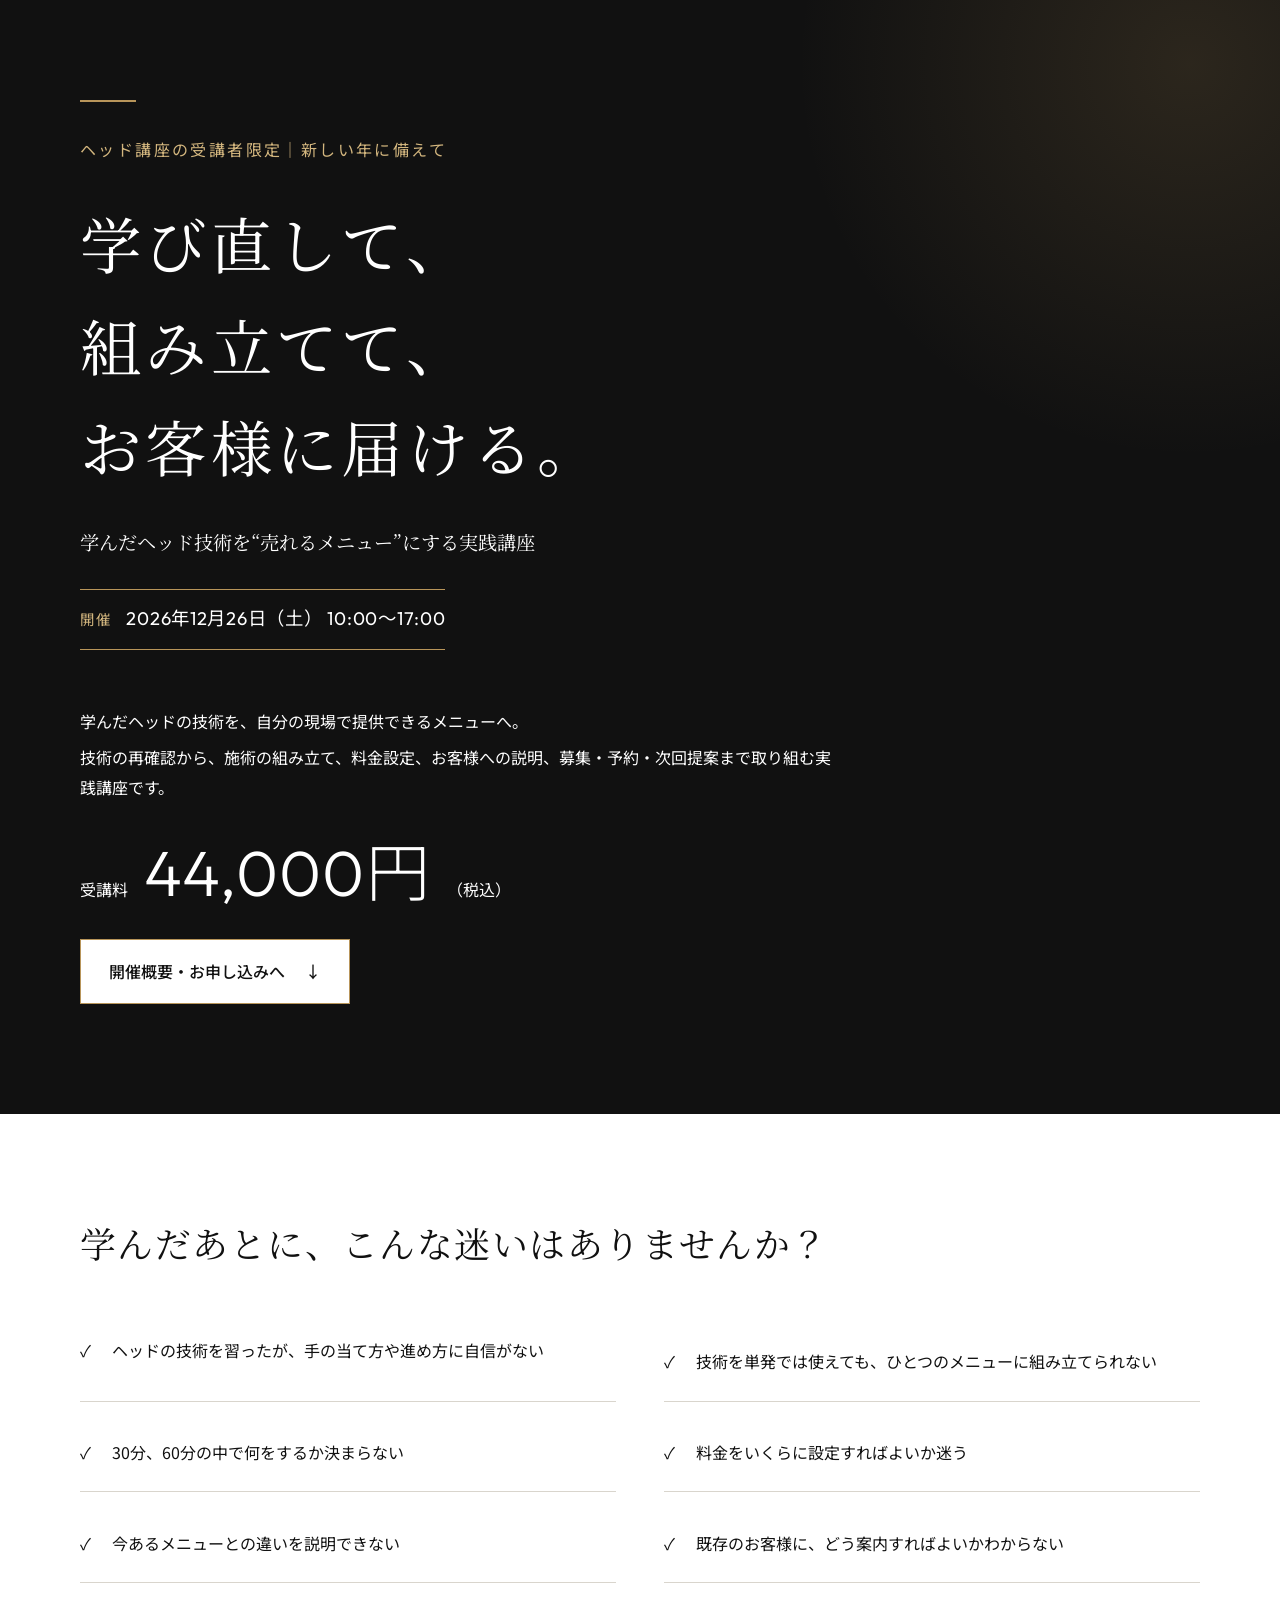
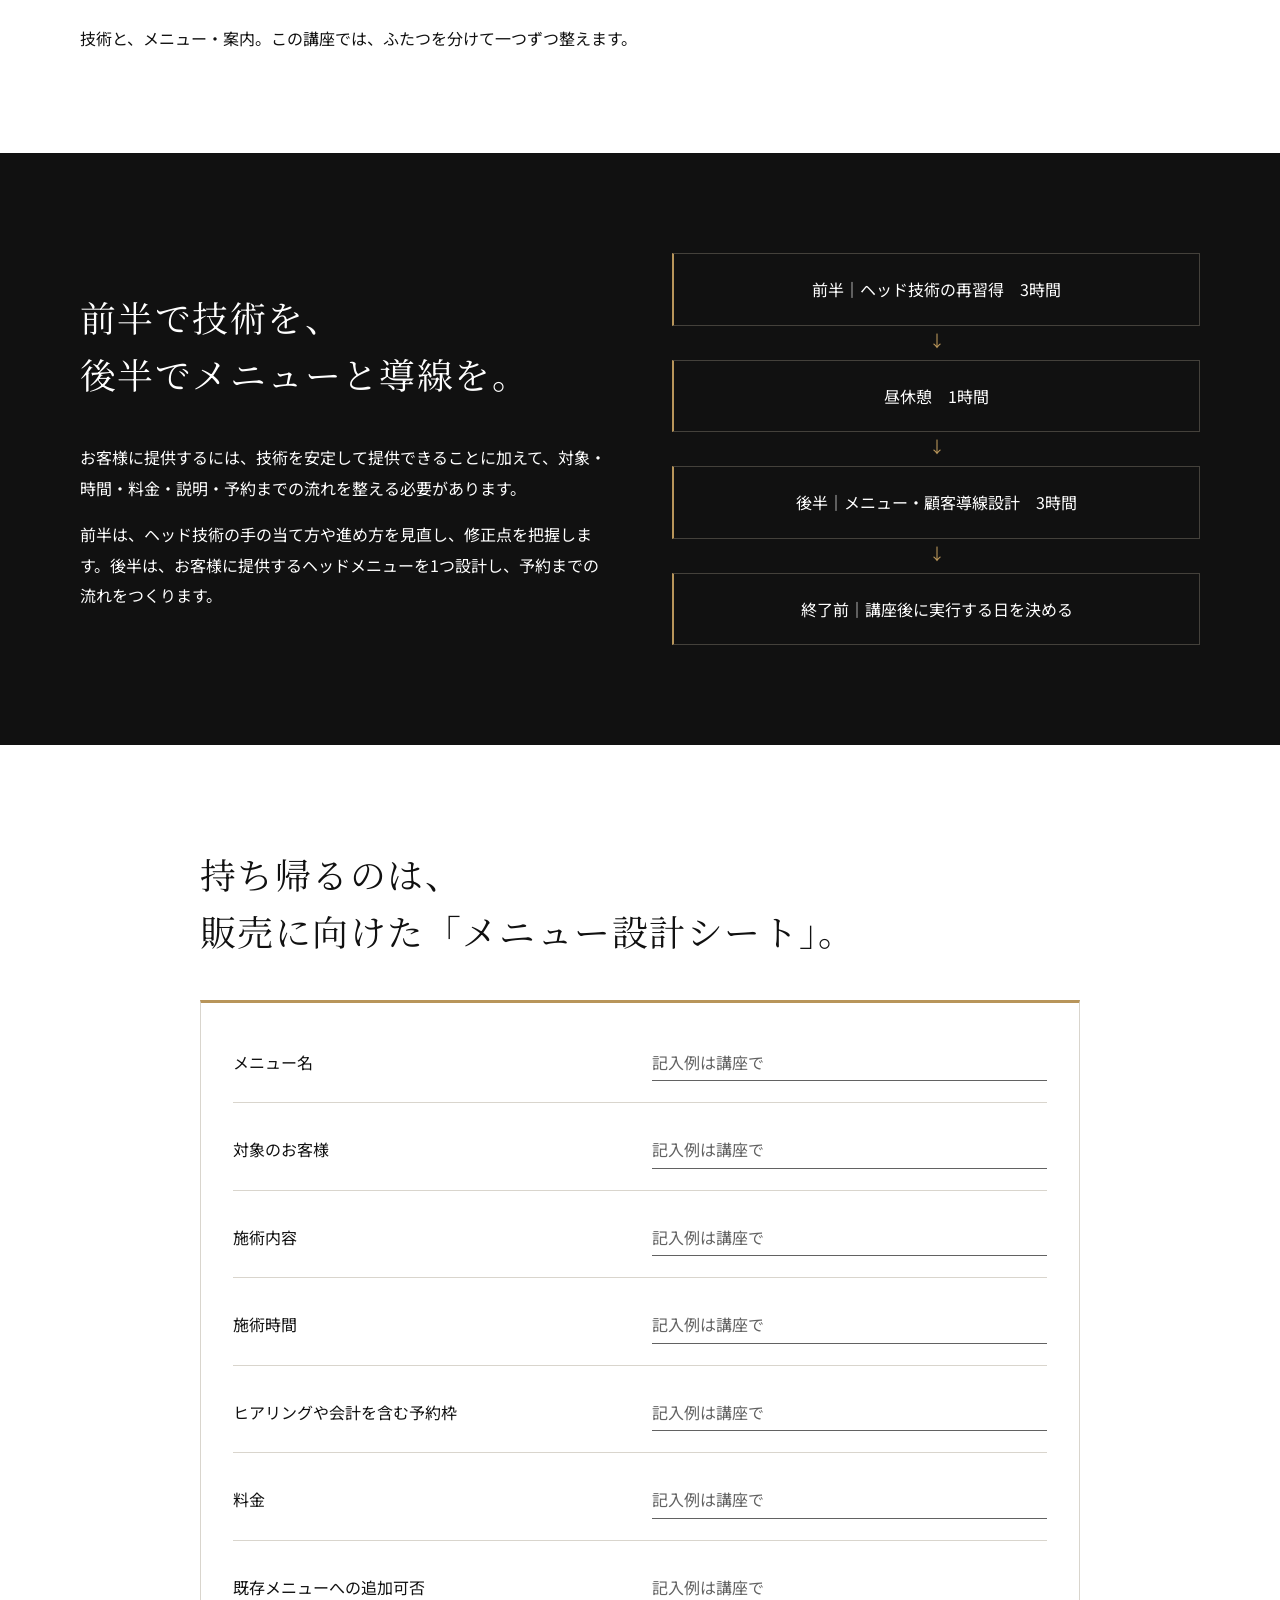
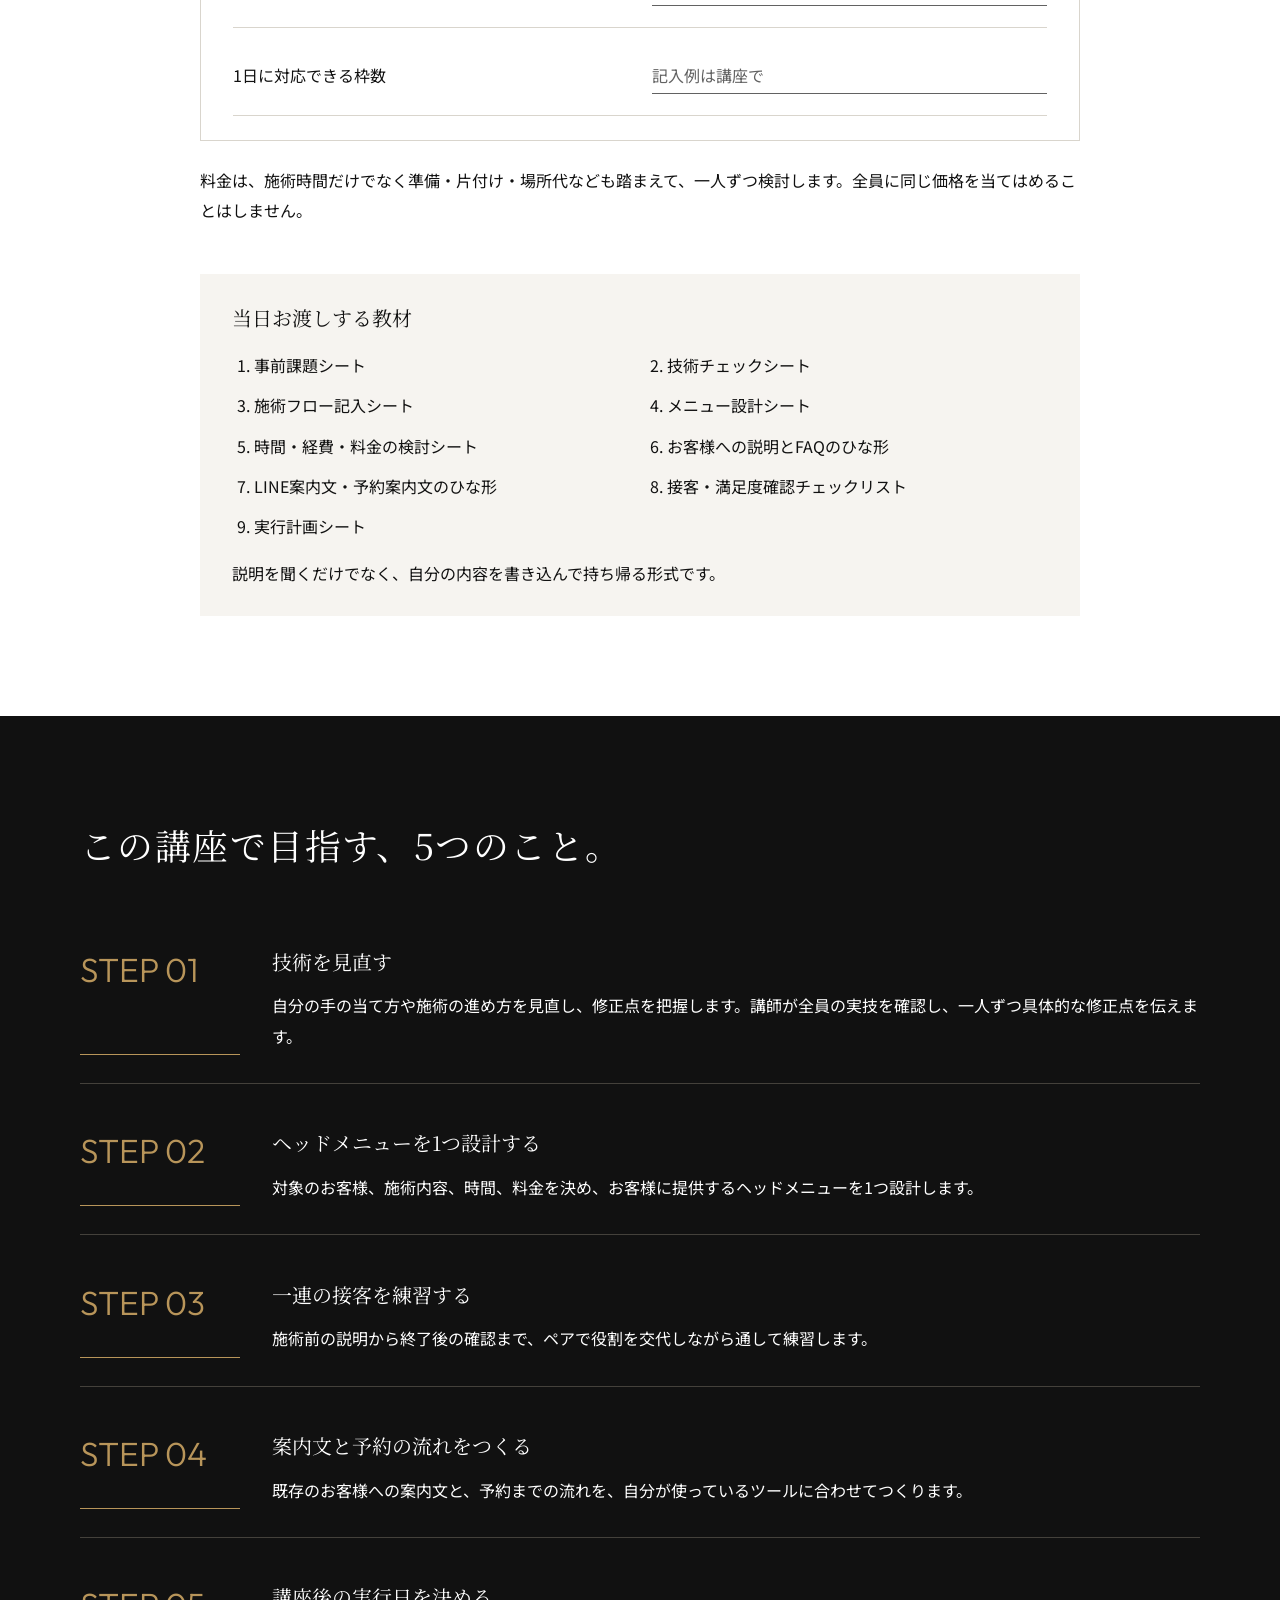
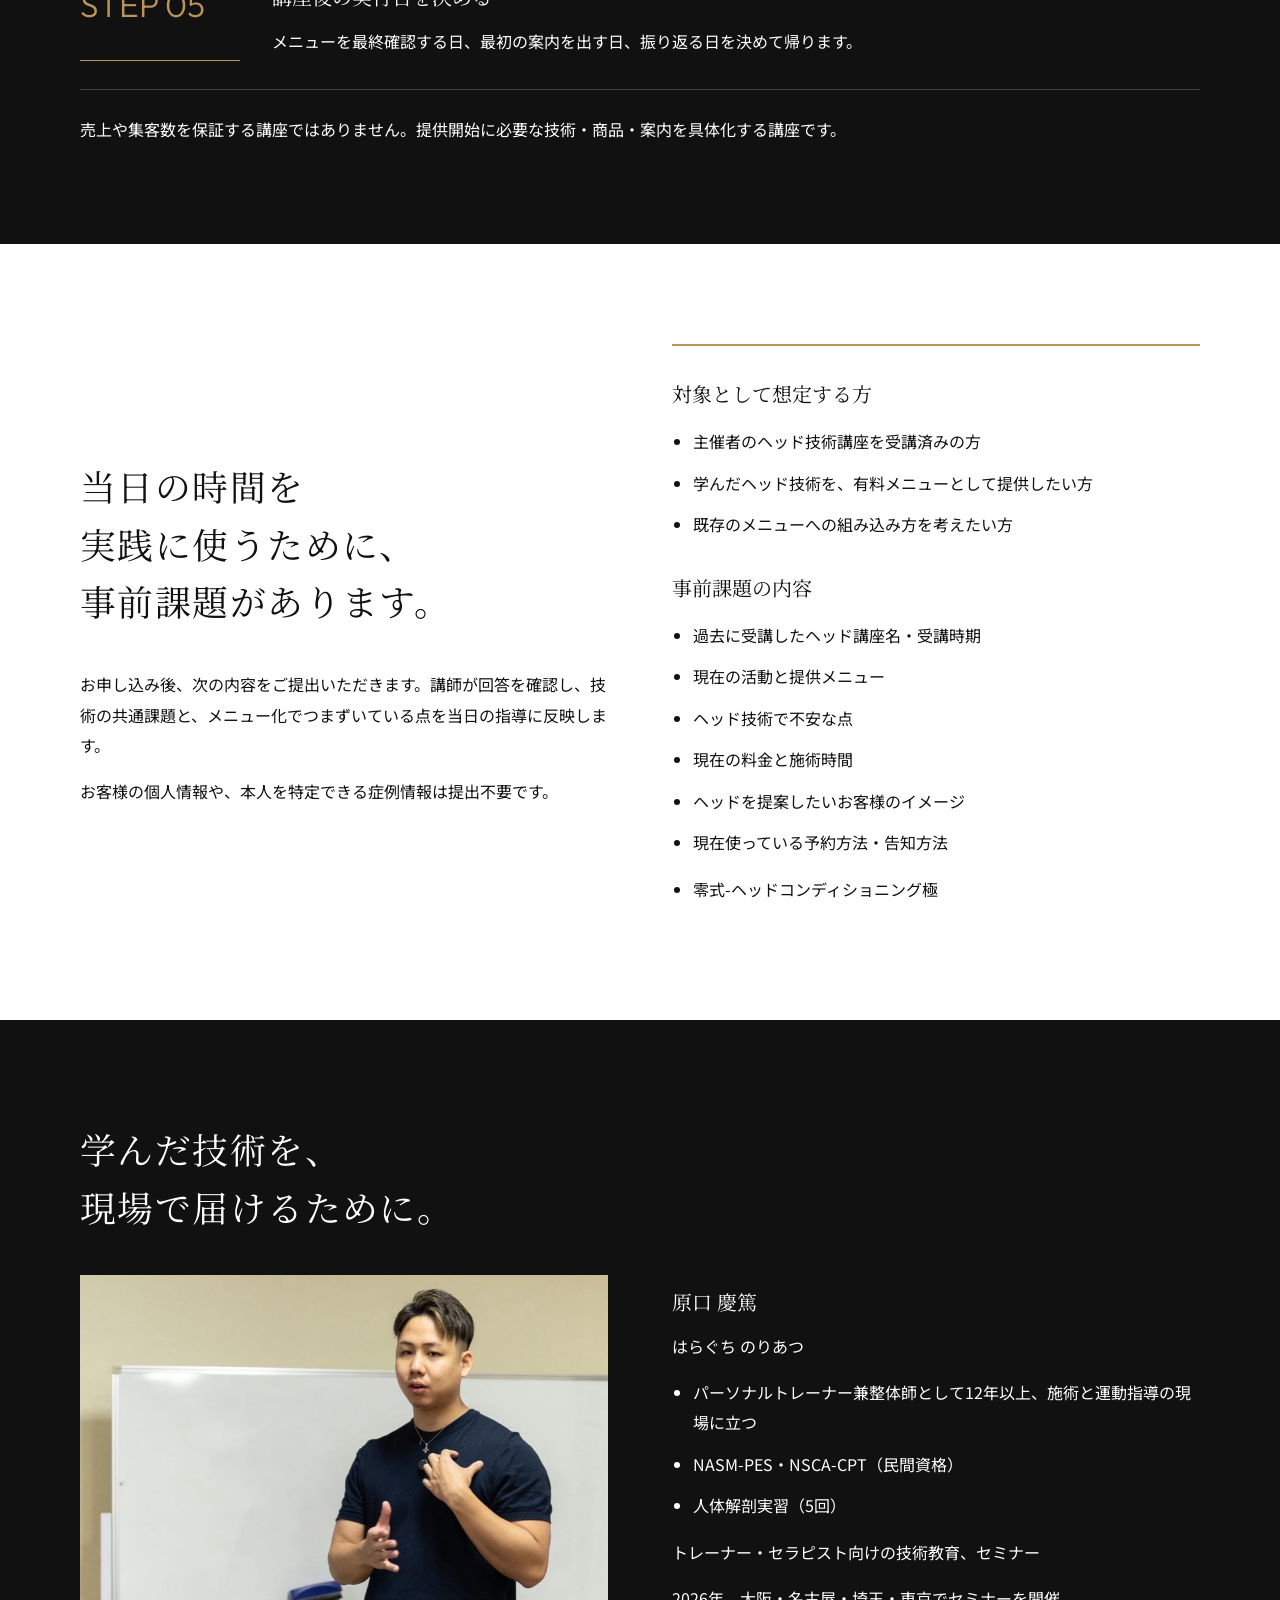
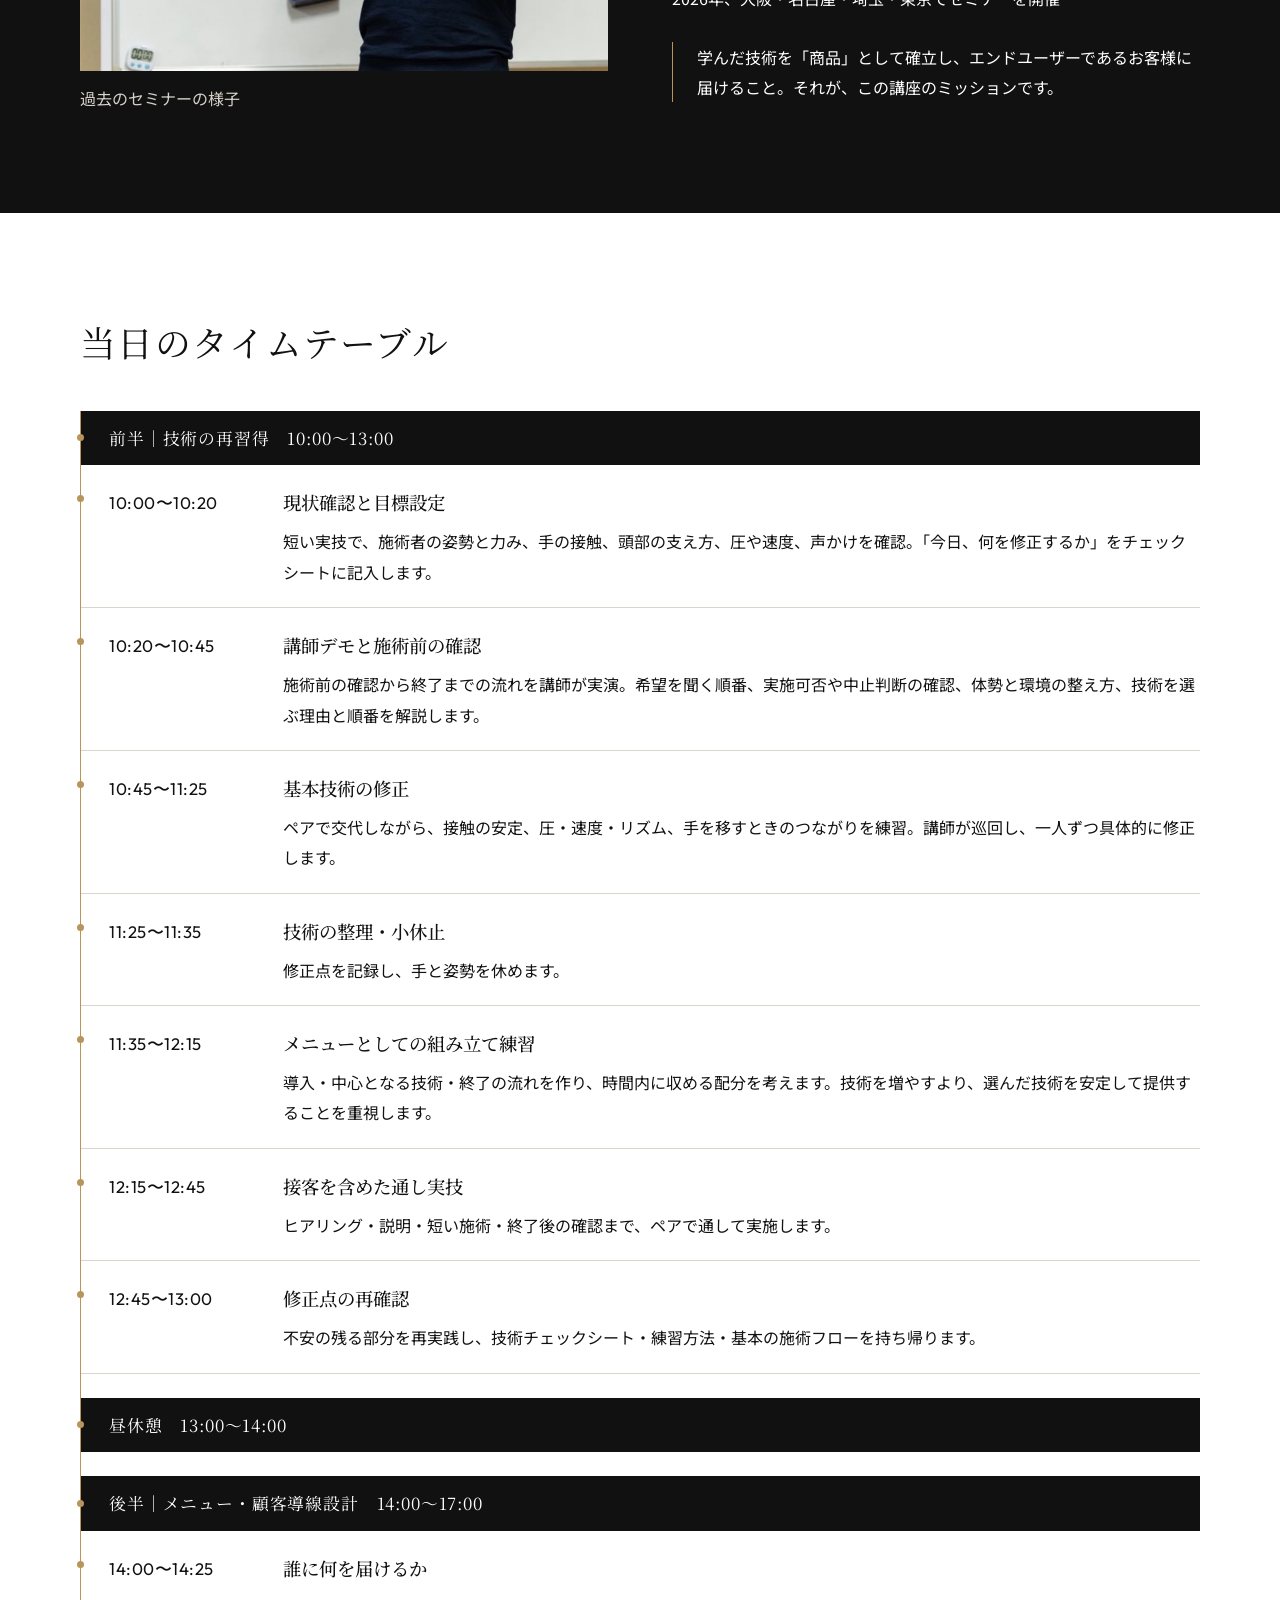
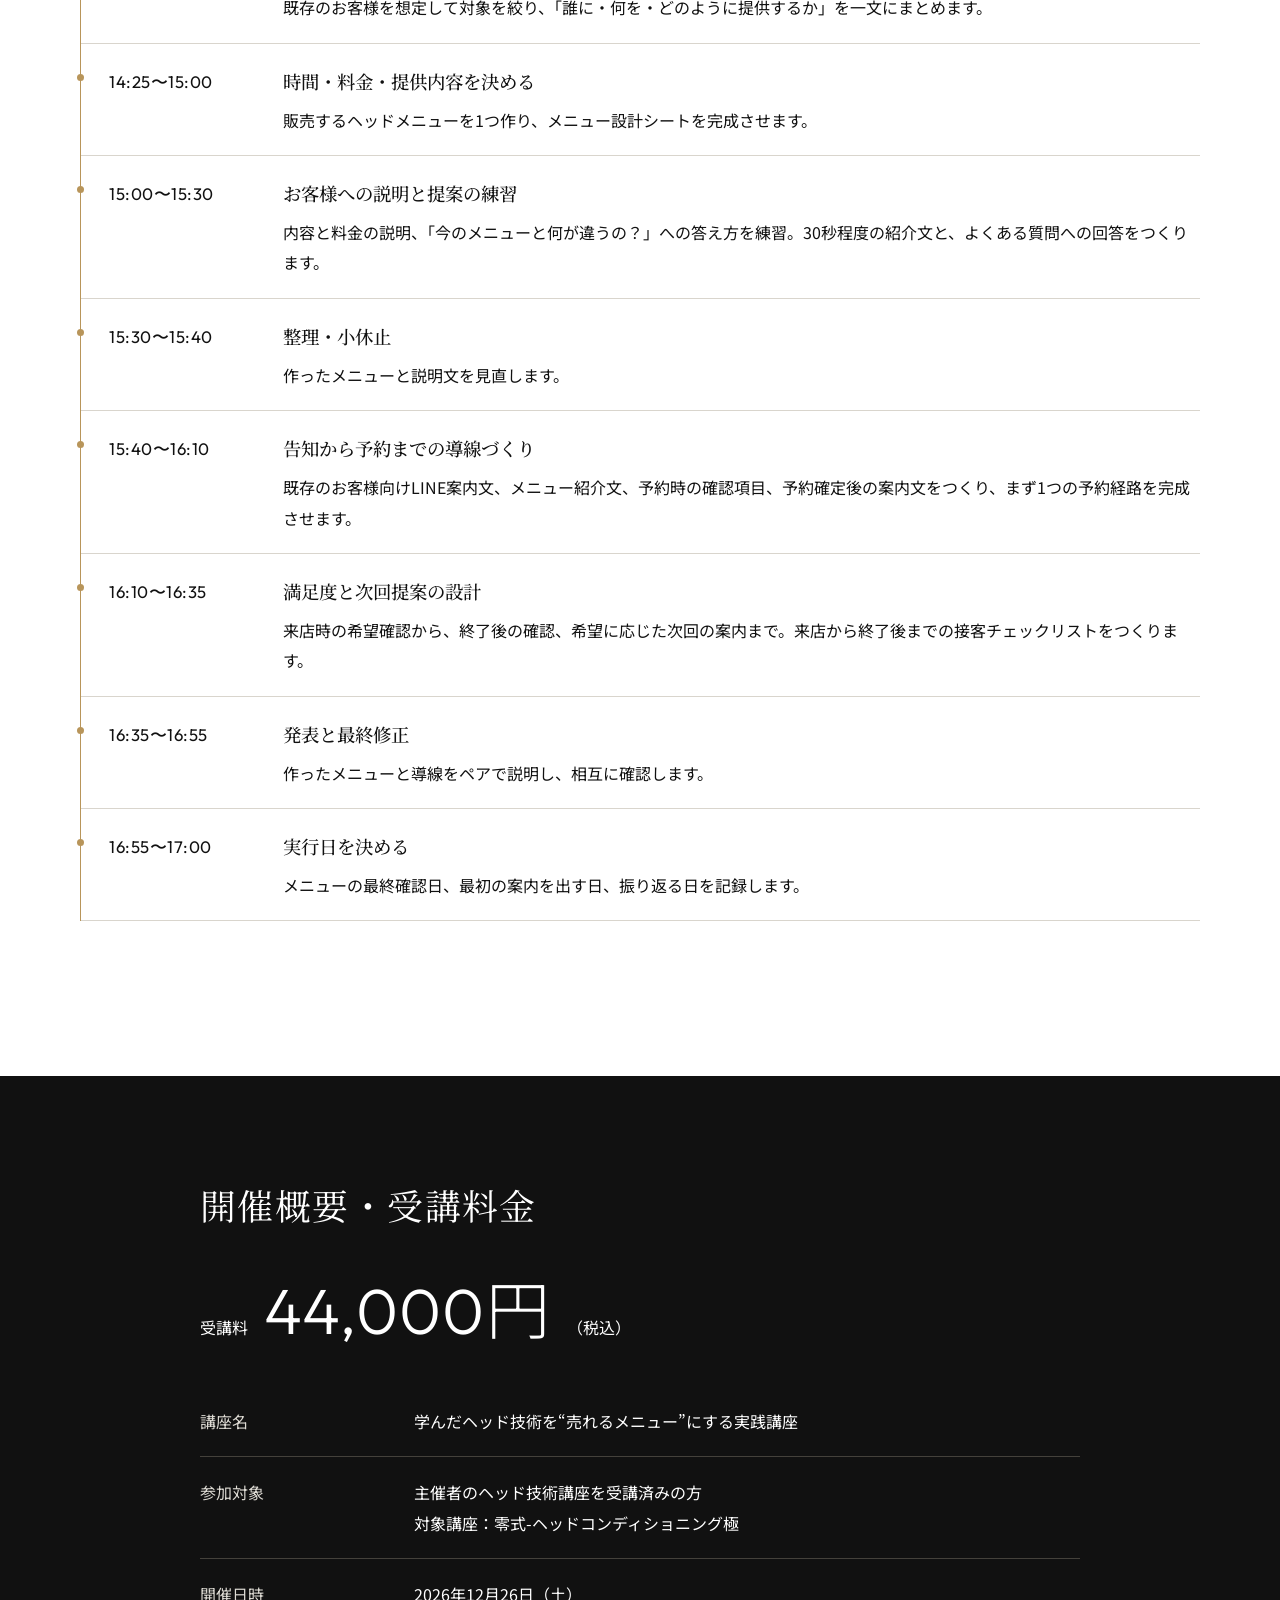
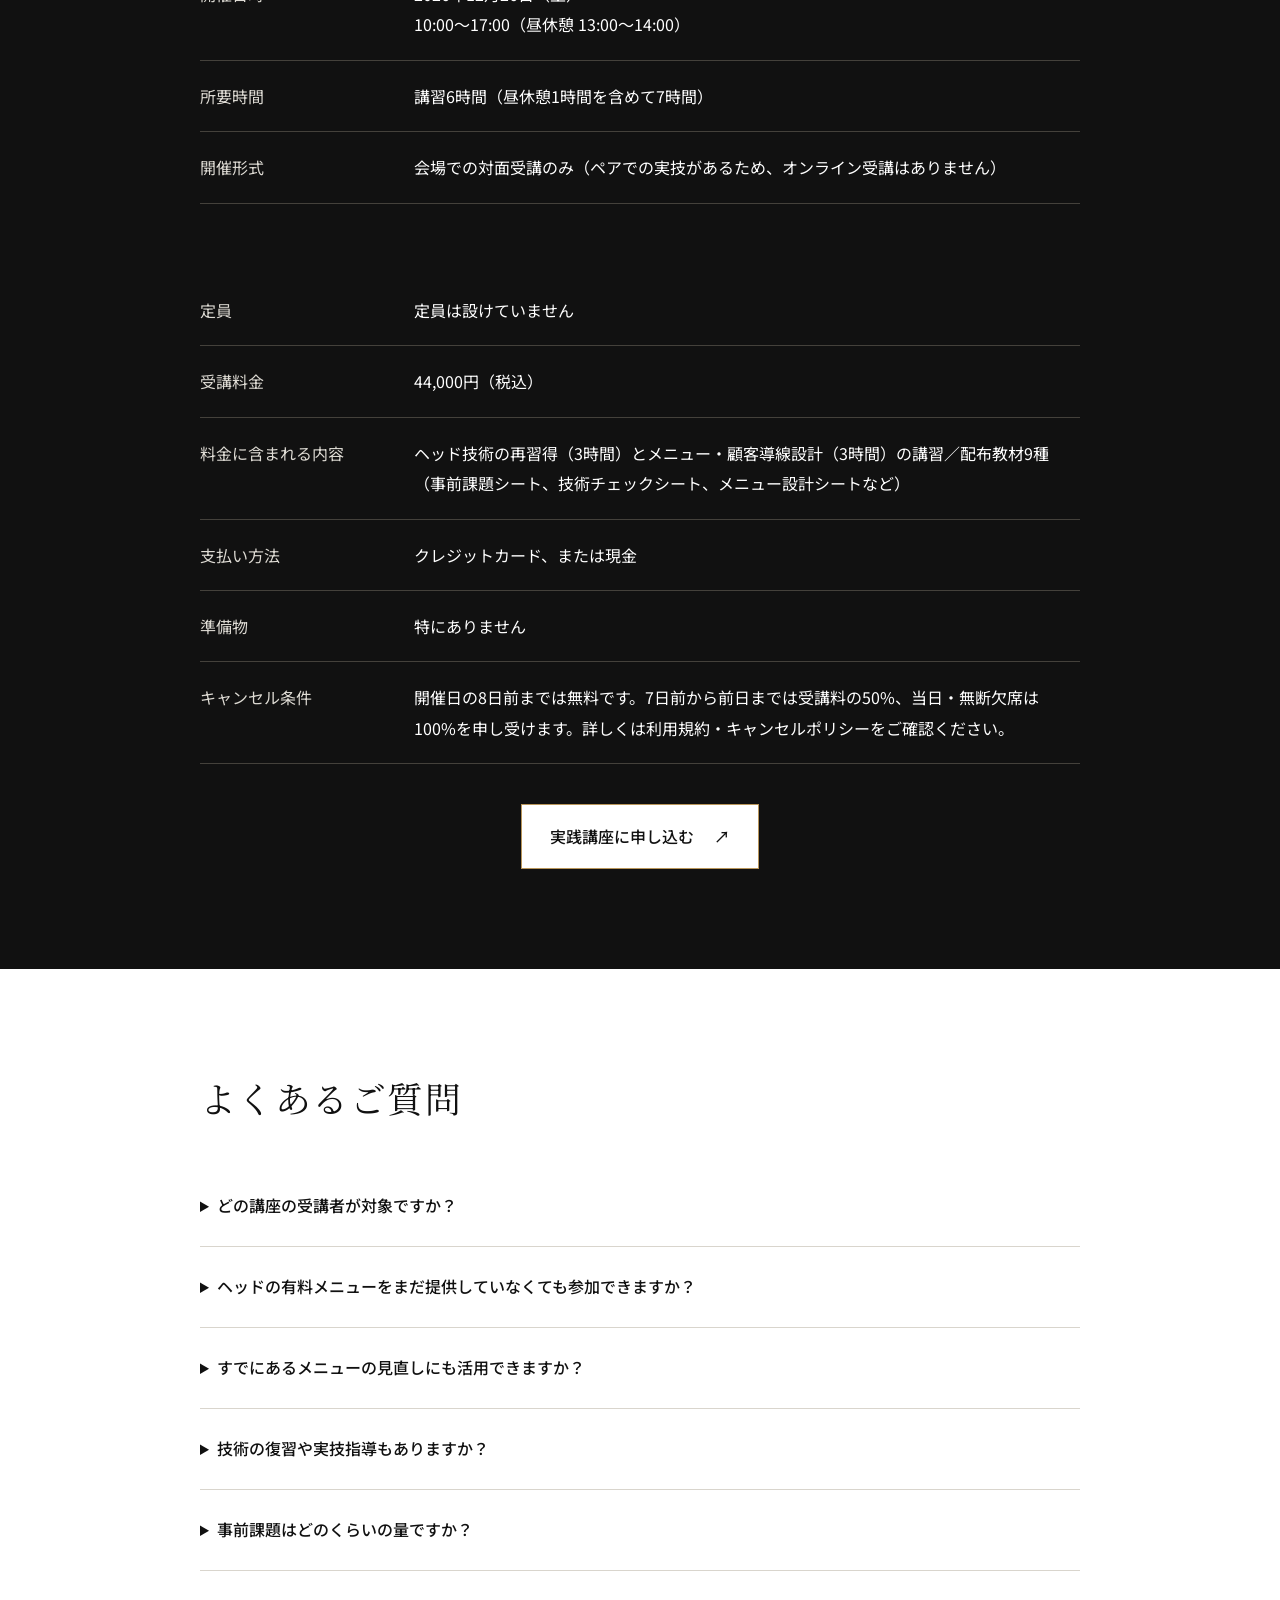
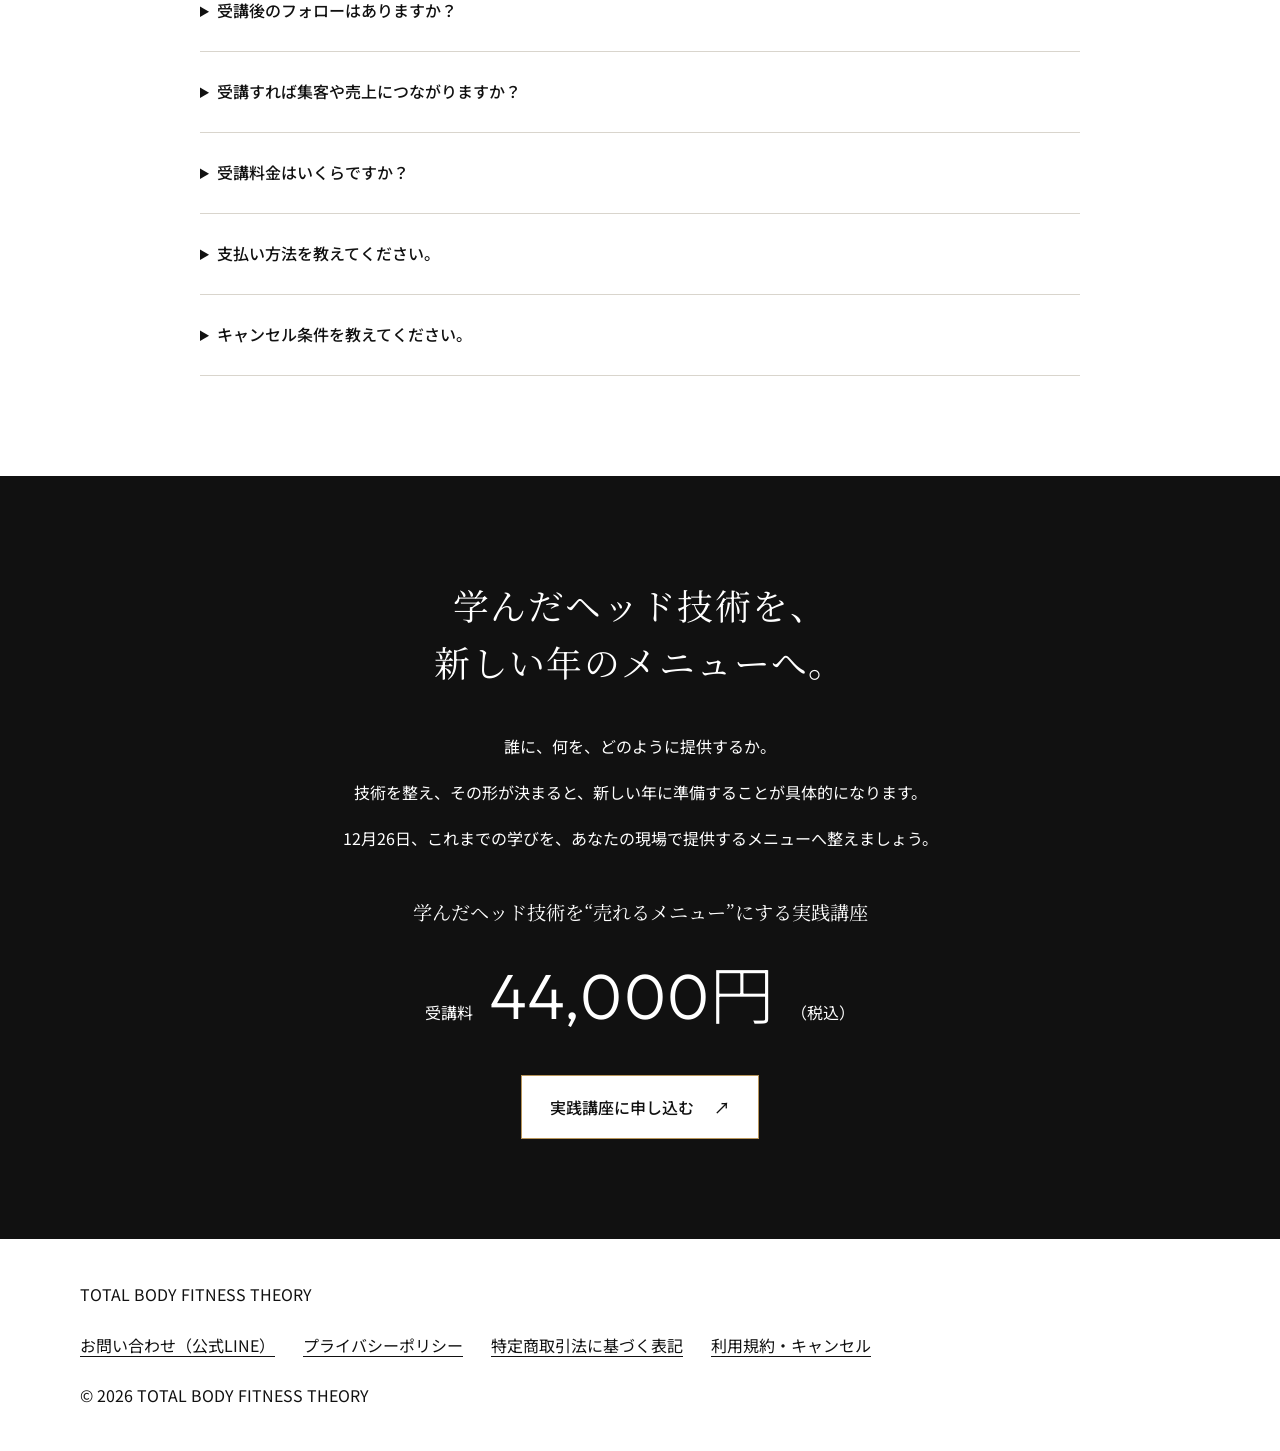
==== commit 6873993f: "Update: 会場・定員・対象講座を設定 Co-Authored-By: Claude Opus 5.5 <noreply@anthropic.com>" ====
--- a/index.html
+++ b/index.html
@@ -17,10 +17,10 @@
 <section class="is-black" aria-labelledby="conceptTitle"><div class="wrap split"><div><h2 id="conceptTitle">前半で技術を、<br>後半で<wbr>メニューと導線を。</h2><p>お客様に提供するには、技術を安定して提供できることに加えて、対象・時間・料金・説明・予約までの流れを整える必要があります。</p><p>前半は、ヘッド技術の手の当て方や進め方を見直し、修正点を把握します。後半は、お客様に提供するヘッドメニューを1つ設計し、予約までの流れをつくります。</p></div><ol class="diagram"><li>前半｜ヘッド技術の再習得　3時間</li><li>昼休憩　1時間</li><li>後半｜メニュー・顧客導線設計　3時間</li><li>終了前｜講座後に実行する日を決める</li></ol></div></section>
 <section class="is-white" aria-labelledby="worksheetTitle"><div class="wrap narrow"><h2 id="worksheetTitle">持ち帰るのは、<br>販売に向けた<wbr>「メニュー設計シート」。</h2><ol class="worksheet"><li><span>メニュー名</span><span class="blank">記入例は講座で</span></li><li><span>対象のお客様</span><span class="blank">記入例は講座で</span></li><li><span>施術内容</span><span class="blank">記入例は講座で</span></li><li><span>施術時間</span><span class="blank">記入例は講座で</span></li><li><span>ヒアリングや会計を含む予約枠</span><span class="blank">記入例は講座で</span></li><li><span>料金</span><span class="blank">記入例は講座で</span></li><li><span>既存メニューへの追加可否</span><span class="blank">記入例は講座で</span></li><li><span>1日に対応できる枠数</span><span class="blank">記入例は講座で</span></li></ol><p class="note">料金は、施術時間だけでなく準備・片付け・場所代なども踏まえて、一人ずつ検討します。全員に同じ価格を当てはめることはしません。</p><div class="materials"><h3>当日お渡しする教材</h3><ol><li>事前課題シート</li><li>技術チェックシート</li><li>施術フロー記入シート</li><li>メニュー設計シート</li><li>時間・経費・料金の検討シート</li><li>お客様への説明とFAQのひな形</li><li>LINE案内文・予約案内文のひな形</li><li>接客・満足度確認チェックリスト</li><li>実行計画シート</li></ol><p>説明を聞くだけでなく、自分の内容を書き込んで持ち帰る形式です。</p></div></div></section>
 <section class="is-black" aria-labelledby="stepsTitle"><div class="wrap"><h2 id="stepsTitle">この講座で目指す、<wbr>5つのこと。</h2><ol class="steps"><li><span class="number" aria-hidden="true">STEP 01</span><div><h3>技術を見直す</h3><p>自分の手の当て方や施術の進め方を見直し、修正点を把握します。講師が全員の実技を確認し、一人ずつ具体的な修正点を伝えます。</p></div></li><li><span class="number" aria-hidden="true">STEP 02</span><div><h3>ヘッドメニューを1つ設計する</h3><p>対象のお客様、施術内容、時間、料金を決め、お客様に提供するヘッドメニューを1つ設計します。</p></div></li><li><span class="number" aria-hidden="true">STEP 03</span><div><h3>一連の接客を練習する</h3><p>施術前の説明から終了後の確認まで、ペアで役割を交代しながら通して練習します。</p></div></li><li><span class="number" aria-hidden="true">STEP 04</span><div><h3>案内文と予約の流れをつくる</h3><p>既存のお客様への案内文と、予約までの流れを、自分が使っているツールに合わせてつくります。</p></div></li><li><span class="number" aria-hidden="true">STEP 05</span><div><h3>講座後の実行日を決める</h3><p>メニューを最終確認する日、最初の案内を出す日、振り返る日を決めて帰ります。</p></div></li></ol><p class="note">売上や集客数を保証する講座ではありません。提供開始に必要な技術・商品・案内を具体化する講座です。</p></div></section>
-<section class="is-white" aria-labelledby="targetTitle"><div class="wrap split"><div><h2 id="targetTitle">当日の時間を<wbr>実践に使うために、<br>事前課題があります。</h2><p>お申し込み後、次の内容をご提出いただきます。講師が回答を確認し、技術の共通課題と、メニュー化でつまずいている点を当日の指導に反映します。</p><p>お客様の個人情報や、本人を特定できる症例情報は提出不要です。</p></div><div class="target-card"><h3>対象として想定する方</h3><ul><li>主催者のヘッド技術講座を受講済みの方</li><li>学んだヘッド技術を、有料メニューとして提供したい方</li><li>既存のメニューへの組み込み方を考えたい方</li></ul><h3 class="prework-label">事前課題の内容</h3><ul><li>過去に受講したヘッド講座名・受講時期</li><li>現在の活動と提供メニュー</li><li>ヘッド技術で不安な点</li><li>現在の料金と施術時間</li><li>ヘッドを提案したいお客様のイメージ</li><li>現在使っている予約方法・告知方法</li></ul><p class="note">対象となる過去の講座名は、募集開始前に明記します。</p></div></div></section>
+<section class="is-white" aria-labelledby="targetTitle"><div class="wrap split"><div><h2 id="targetTitle">当日の時間を<wbr>実践に使うために、<br>事前課題があります。</h2><p>お申し込み後、次の内容をご提出いただきます。講師が回答を確認し、技術の共通課題と、メニュー化でつまずいている点を当日の指導に反映します。</p><p>お客様の個人情報や、本人を特定できる症例情報は提出不要です。</p></div><div class="target-card"><h3>対象として想定する方</h3><ul><li>主催者のヘッド技術講座を受講済みの方</li><li>学んだヘッド技術を、有料メニューとして提供したい方</li><li>既存のメニューへの組み込み方を考えたい方</li></ul><h3 class="prework-label">事前課題の内容</h3><ul><li>過去に受講したヘッド講座名・受講時期</li><li>現在の活動と提供メニュー</li><li>ヘッド技術で不安な点</li><li>現在の料金と施術時間</li><li>ヘッドを提案したいお客様のイメージ</li><li>現在使っている予約方法・告知方法</li></ul><ul><li>零式-ヘッドコンディショニング極</li></ul></div></div></section>
 <section class="is-black" aria-labelledby="instructorTitle"><div class="wrap"><h2 id="instructorTitle">学んだ技術を、<br>現場で届けるために。</h2><div class="split"><figure><img class="photo" src="assets/img/lecture-talk.jpg" alt="原口慶篤による過去のセミナーの様子" style="--focus:50% 50%;--focus-m:50% 50%;--ratio:4/3" loading="lazy" width="800" height="1200"><figcaption>過去のセミナーの様子</figcaption></figure><div><h3>原口 慶篤</h3><p>はらぐち のりあつ</p><ul><li>パーソナルトレーナー兼整体師として12年以上、施術と運動指導の現場に立つ</li><li>NASM-PES・NSCA-CPT（民間資格）</li><li>人体解剖実習（5回）</li></ul><p>トレーナー・セラピスト向けの技術教育、セミナー</p><p>2026年、大阪・名古屋・埼玉・東京でセミナーを開催</p><div class="policy"><p>学んだ技術を「商品」として確立し、エンドユーザーであるお客様に届けること。それが、この講座のミッションです。</p></div></div></div></div></section>
 <section class="is-white" aria-labelledby="flowTitle"><div class="wrap"><h2 id="flowTitle">当日の<wbr>タイムテーブル</h2><ol class="timetable"><li class="part"><h3>前半｜技術の再習得　10:00〜13:00</h3></li><li><span class="time">10:00〜10:20</span><div><h4>現状確認と目標設定</h4><p>短い実技で、施術者の姿勢と力み、手の接触、頭部の支え方、圧や速度、声かけを確認。「今日、何を修正するか」をチェックシートに記入します。</p></div></li><li><span class="time">10:20〜10:45</span><div><h4>講師デモと施術前の確認</h4><p>施術前の確認から終了までの流れを講師が実演。希望を聞く順番、実施可否や中止判断の確認、体勢と環境の整え方、技術を選ぶ理由と順番を解説します。</p></div></li><li><span class="time">10:45〜11:25</span><div><h4>基本技術の修正</h4><p>ペアで交代しながら、接触の安定、圧・速度・リズム、手を移すときのつながりを練習。講師が巡回し、一人ずつ具体的に修正します。</p></div></li><li><span class="time">11:25〜11:35</span><div><h4>技術の整理・小休止</h4><p>修正点を記録し、手と姿勢を休めます。</p></div></li><li><span class="time">11:35〜12:15</span><div><h4>メニューとしての組み立て練習</h4><p>導入・中心となる技術・終了の流れを作り、時間内に収める配分を考えます。技術を増やすより、選んだ技術を安定して提供することを重視します。</p></div></li><li><span class="time">12:15〜12:45</span><div><h4>接客を含めた通し実技</h4><p>ヒアリング・説明・短い施術・終了後の確認まで、ペアで通して実施します。</p></div></li><li><span class="time">12:45〜13:00</span><div><h4>修正点の再確認</h4><p>不安の残る部分を再実践し、技術チェックシート・練習方法・基本の施術フローを持ち帰ります。</p></div></li><li class="part"><h3>昼休憩　13:00〜14:00</h3></li><li class="part"><h3>後半｜メニュー・顧客導線設計　14:00〜17:00</h3></li><li><span class="time">14:00〜14:25</span><div><h4>誰に何を届けるか</h4><p>既存のお客様を想定して対象を絞り、「誰に・何を・どのように提供するか」を一文にまとめます。</p></div></li><li><span class="time">14:25〜15:00</span><div><h4>時間・料金・提供内容を決める</h4><p>販売するヘッドメニューを1つ作り、メニュー設計シートを完成させます。</p></div></li><li><span class="time">15:00〜15:30</span><div><h4>お客様への説明と提案の練習</h4><p>内容と料金の説明、「今のメニューと何が違うの？」への答え方を練習。30秒程度の紹介文と、よくある質問への回答をつくります。</p></div></li><li><span class="time">15:30〜15:40</span><div><h4>整理・小休止</h4><p>作ったメニューと説明文を見直します。</p></div></li><li><span class="time">15:40〜16:10</span><div><h4>告知から予約までの導線づくり</h4><p>既存のお客様向けLINE案内文、メニュー紹介文、予約時の確認項目、予約確定後の案内文をつくり、まず1つの予約経路を完成させます。</p></div></li><li><span class="time">16:10〜16:35</span><div><h4>満足度と次回提案の設計</h4><p>来店時の希望確認から、終了後の確認、希望に応じた次回の案内まで。来店から終了後までの接客チェックリストをつくります。</p></div></li><li><span class="time">16:35〜16:55</span><div><h4>発表と最終修正</h4><p>作ったメニューと導線をペアで説明し、相互に確認します。</p></div></li><li><span class="time">16:55〜17:00</span><div><h4>実行日を決める</h4><p>メニューの最終確認日、最初の案内を出す日、振り返る日を記録します。</p></div></li></ol><p class="note">技術の確認は、資格認定や技術の完全習得を保証するものではありません。時間配分は当日の進行により前後することがあります。</p></div></section>
-<section class="is-black" id="overview" aria-labelledby="overviewTitle"><div class="wrap narrow"><h2 id="overviewTitle">開催概要・受講料金</h2><p class="price"><span>受講料</span><strong>44,000円</strong><span>（税込）</span></p><dl class="overview"><div><dt>講座名</dt><dd>学んだヘッド技術を“売れるメニュー”にする実践講座</dd></div><div><dt>参加対象</dt><dd>主催者のヘッド技術講座を受講済みの方<br>対象となる過去の講座名は、募集開始前に明記します。</dd></div><div><dt>開催日時</dt><dd>2026年12月26日（土）<br>10:00〜17:00（昼休憩 13:00〜14:00）</dd></div><div><dt>所要時間</dt><dd>講習6時間（昼休憩1時間を含めて7時間）</dd></div><div><dt>開催形式</dt><dd>会場での対面受講のみ（ペアでの実技があるため、オンライン受講はありません）</dd></div><div><dt>会場</dt><dd>決まりしだいご案内します</dd></div><div><dt>定員</dt><dd>決まりしだいご案内します</dd></div><div><dt>受講料金</dt><dd>44,000円（税込）</dd></div><div><dt>料金に含まれる内容</dt><dd>ヘッド技術の再習得（3時間）とメニュー・顧客導線設計（3時間）の講習／配布教材9種（事前課題シート、技術チェックシート、メニュー設計シートなど）</dd></div><div><dt>支払い方法</dt><dd>クレジットカード、または現金</dd></div><div><dt>準備物</dt><dd>特にありません</dd></div><div><dt>キャンセル条件</dt><dd>開催日の8日前までは無料です。7日前から前日までは受講料の50%、当日・無断欠席は100%を申し受けます。詳しくは利用規約・キャンセルポリシーをご確認ください。</dd></div></dl><div class="cta-group"><a class="btn" href="https://forms.gle/SWR2AjJEjsTACsHn6" rel="noopener">実践講座に申し込む <span aria-hidden="true">↗</span></a></div></div></section>
+<section class="is-black" id="overview" aria-labelledby="overviewTitle"><div class="wrap narrow"><h2 id="overviewTitle">開催概要・受講料金</h2><p class="price"><span>受講料</span><strong>44,000円</strong><span>（税込）</span></p><dl class="overview"><div><dt>講座名</dt><dd>学んだヘッド技術を“売れるメニュー”にする実践講座</dd></div><div><dt>参加対象</dt><dd>主催者のヘッド技術講座を受講済みの方<br>対象講座：零式-ヘッドコンディショニング極</dd></div><div><dt>開催日時</dt><dd>2026年12月26日（土）<br>10:00〜17:00（昼休憩 13:00〜14:00）</dd></div><div><dt>所要時間</dt><dd>講習6時間（昼休憩1時間を含めて7時間）</dd></div><div><dt>開催形式</dt><dd>会場での対面受講のみ（ペアでの実技があるため、オンライン受講はありません）</dd></div><div><dt>会場</dt><dd>決まりしだい、お申し込みの方にご案内します</dd></div><div><dt>定員</dt><dd>定員は設けていません</dd></div><div><dt>受講料金</dt><dd>44,000円（税込）</dd></div><div><dt>料金に含まれる内容</dt><dd>ヘッド技術の再習得（3時間）とメニュー・顧客導線設計（3時間）の講習／配布教材9種（事前課題シート、技術チェックシート、メニュー設計シートなど）</dd></div><div><dt>支払い方法</dt><dd>クレジットカード、または現金</dd></div><div><dt>準備物</dt><dd>特にありません</dd></div><div><dt>キャンセル条件</dt><dd>開催日の8日前までは無料です。7日前から前日までは受講料の50%、当日・無断欠席は100%を申し受けます。詳しくは利用規約・キャンセルポリシーをご確認ください。</dd></div></dl><div class="cta-group"><a class="btn" href="https://forms.gle/SWR2AjJEjsTACsHn6" rel="noopener">実践講座に申し込む <span aria-hidden="true">↗</span></a></div></div></section>
 <section class="is-white" aria-labelledby="faqTitle"><div class="wrap narrow"><h2 id="faqTitle">よくあるご質問</h2><details><summary>どの講座の受講者が対象ですか？</summary><p>主催者のヘッド技術講座を受講済みの方が対象です。対象となる講座名は、募集開始前にこのページで明記します。</p></details><details><summary>ヘッドの有料メニューをまだ提供していなくても参加できますか？</summary><p>参加できます。学んだヘッド技術を、これから有料メニューにしたい方を想定した講座です。</p></details><details><summary>すでにあるメニューの見直しにも活用できますか？</summary><p>活用できます。既存メニューへの組み込み方や、お客様への説明の仕方も、講座で扱う内容です。</p></details><details><summary>技術の復習や実技指導もありますか？</summary><p>あります。前半の3時間で、ペアでの実技と講師の巡回指導を行い、一人ずつ具体的な修正点をお伝えします。</p></details><details><summary>事前課題はどのくらいの量ですか？</summary><p>受講した講座名、現在の活動とメニュー、技術で不安な点など6項目です。お客様の個人情報や症例情報は提出不要です。</p></details><details><summary>受講後のフォローはありますか？</summary><p>受講後のフォローは、この講座には含まれていません。</p></details><details><summary>受講すれば集客や売上につながりますか？</summary><p>この講座で扱うのは、技術の見直しと、メニュー・案内・予約の流れの具体化です。集客数や売上をお約束するものではありません。</p></details><details><summary>受講料金はいくらですか？</summary><p>受講料は44,000円（税込）です。</p></details><details><summary>支払い方法を教えてください。</summary><p>クレジットカード、または現金</p></details><details><summary>キャンセル条件を教えてください。</summary><p>開催日の8日前までは無料です。7日前から前日までは受講料の50%、当日・無断欠席は100%を申し受けます。詳しくは利用規約・キャンセルポリシーをご確認ください。</p></details></div></section>
 <section class="is-black final" aria-labelledby="finalTitle"><div class="wrap"><h2 id="finalTitle">学んだヘッド技術を、<br>新しい年の<wbr>メニューへ。</h2><p>誰に、何を、どのように提供するか。</p><p>技術を整え、その形が決まると、新しい年に準備することが具体的になります。</p><p>12月26日、これまでの学びを、あなたの現場で提供するメニューへ整えましょう。</p><p class="course-name">学んだヘッド技術を“売れるメニュー”にする実践講座</p><p class="price"><span>受講料</span><strong>44,000円</strong><span>（税込）</span></p><div class="cta-group"><a class="btn" href="https://forms.gle/SWR2AjJEjsTACsHn6" rel="noopener">実践講座に申し込む <span aria-hidden="true">↗</span></a></div></div></section>
 </main>
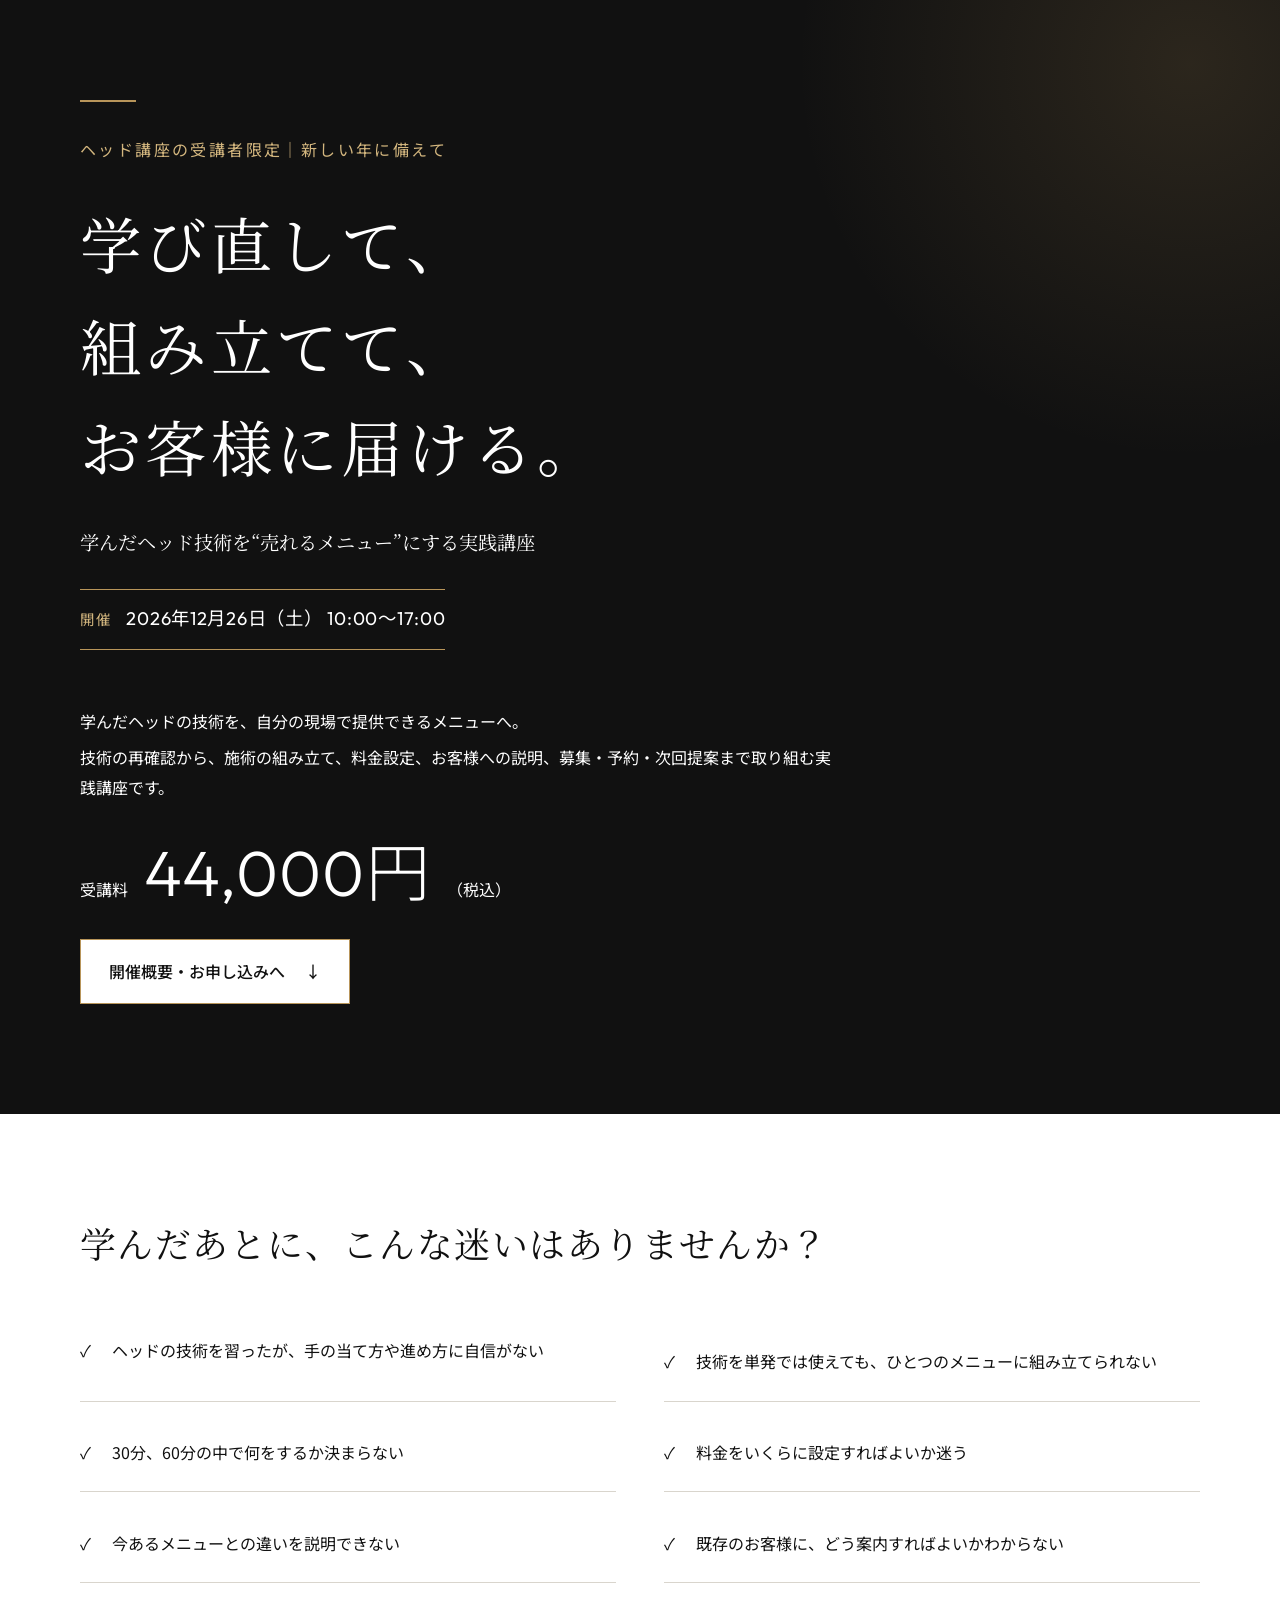
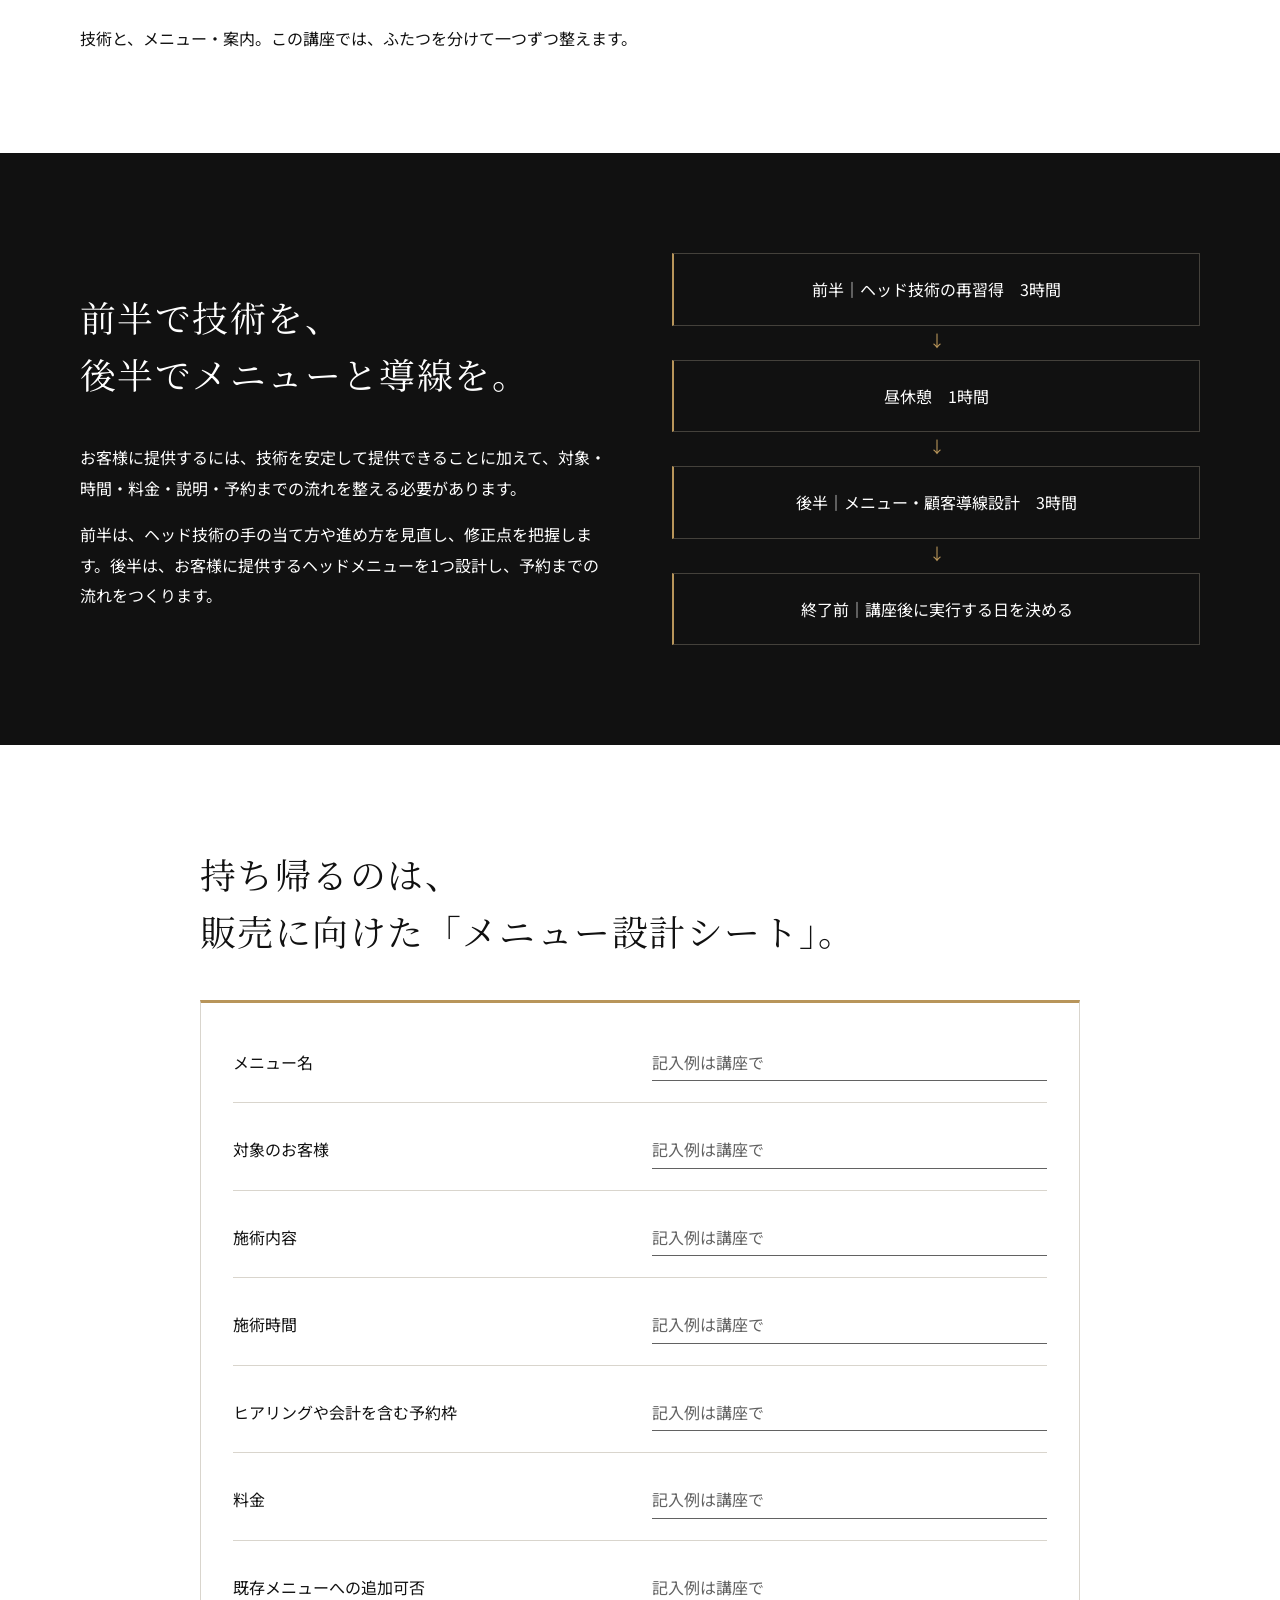
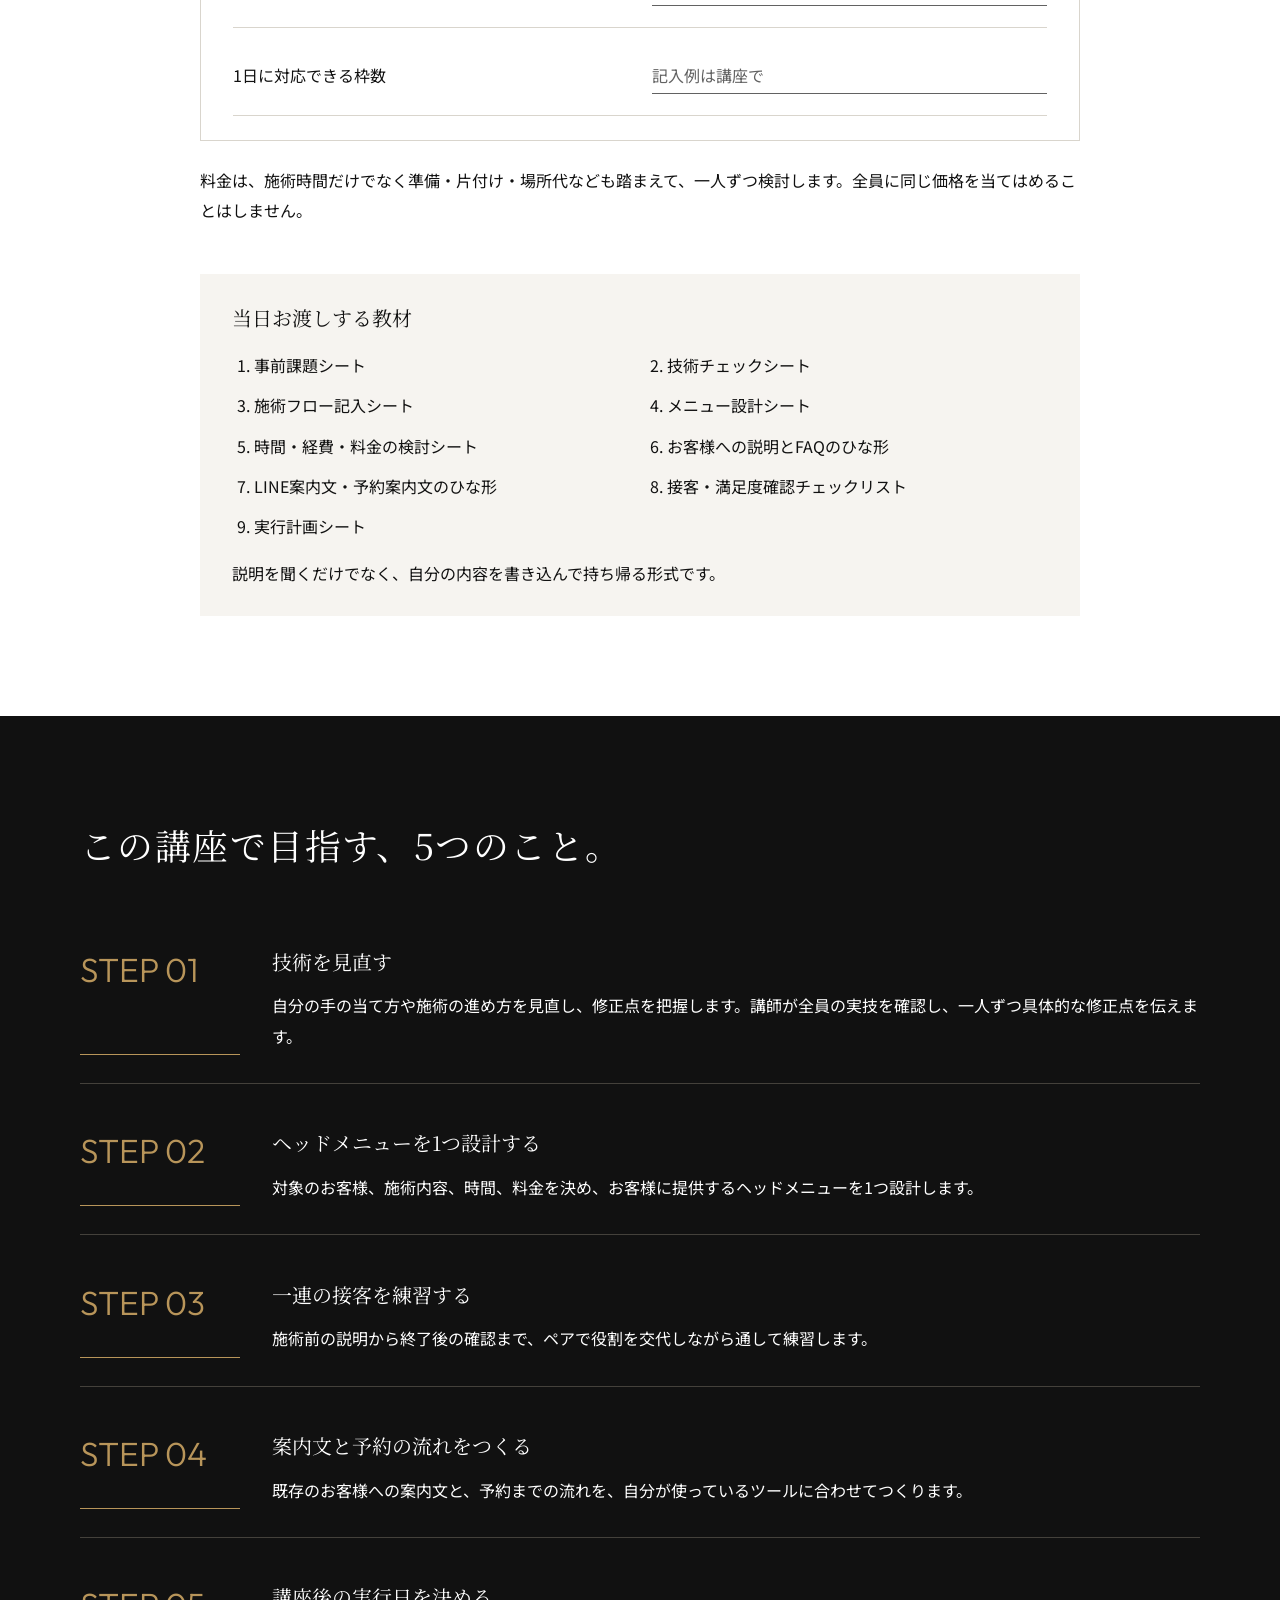
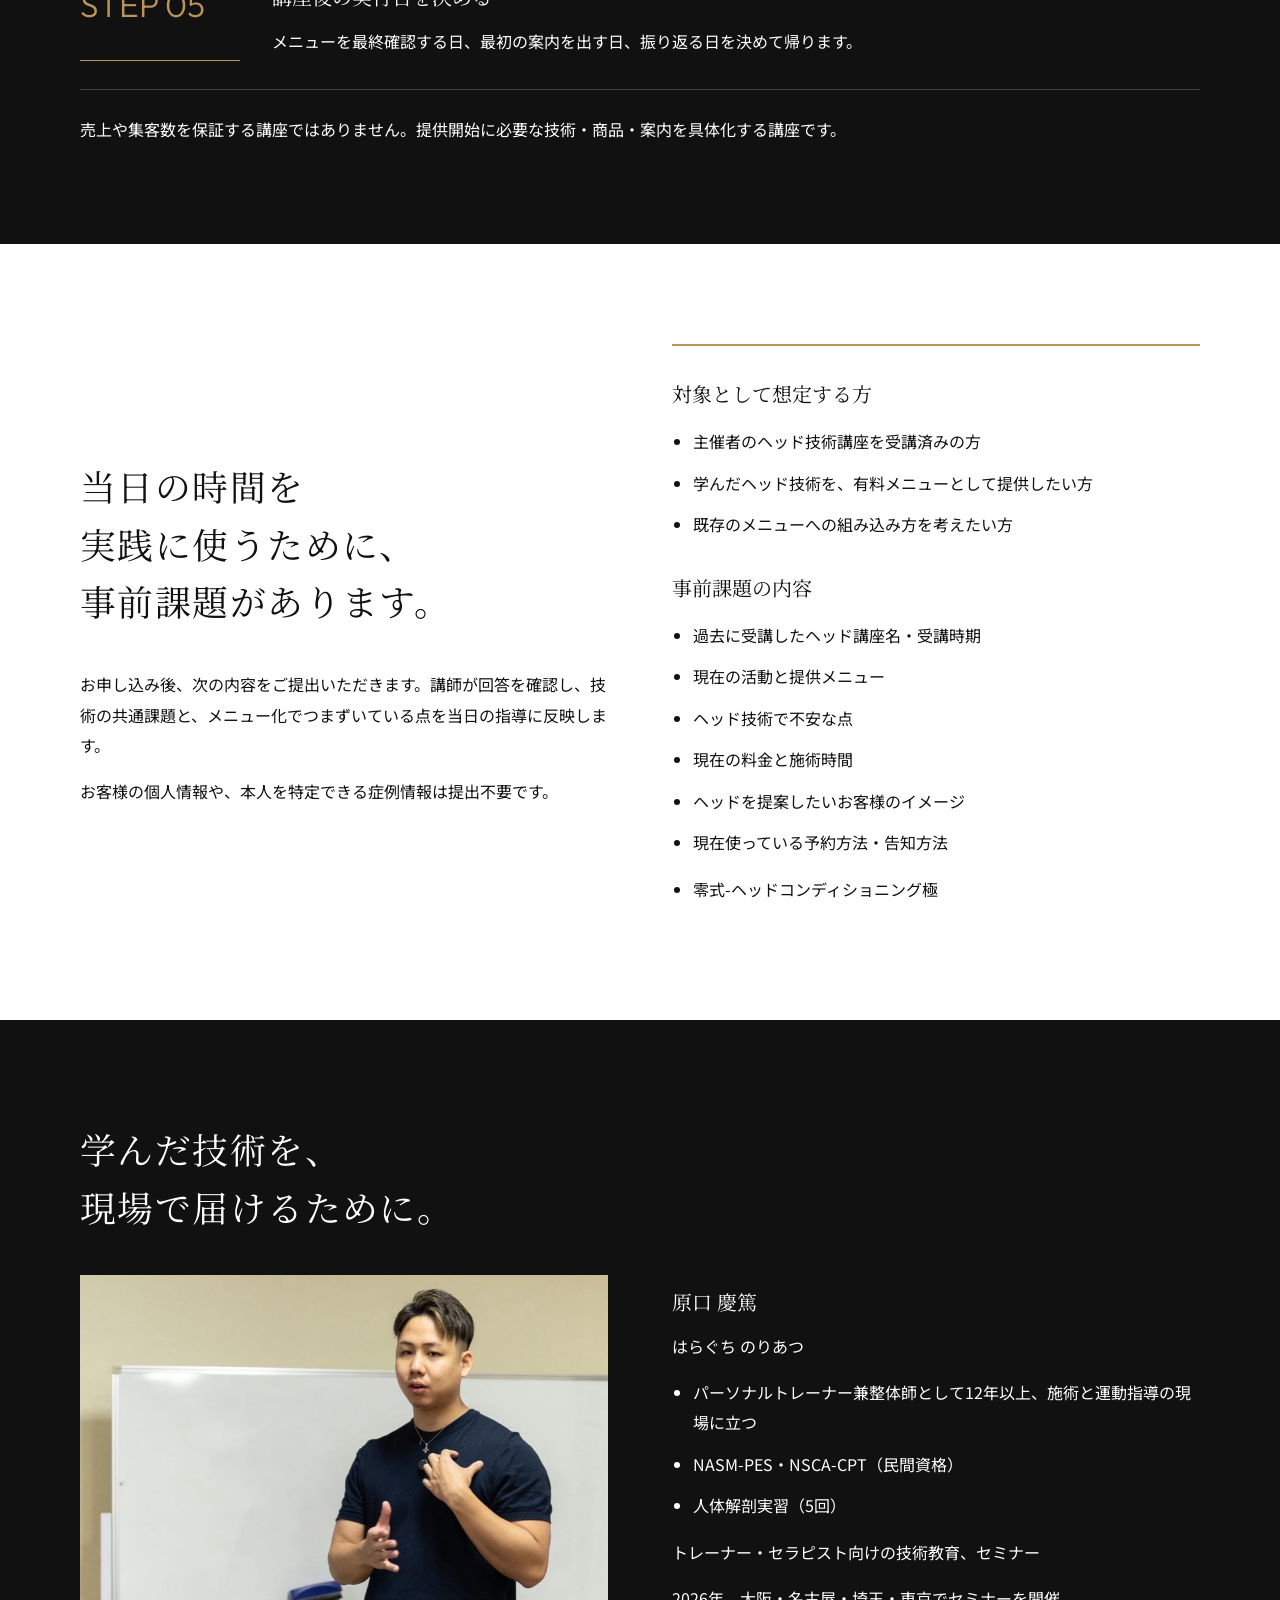
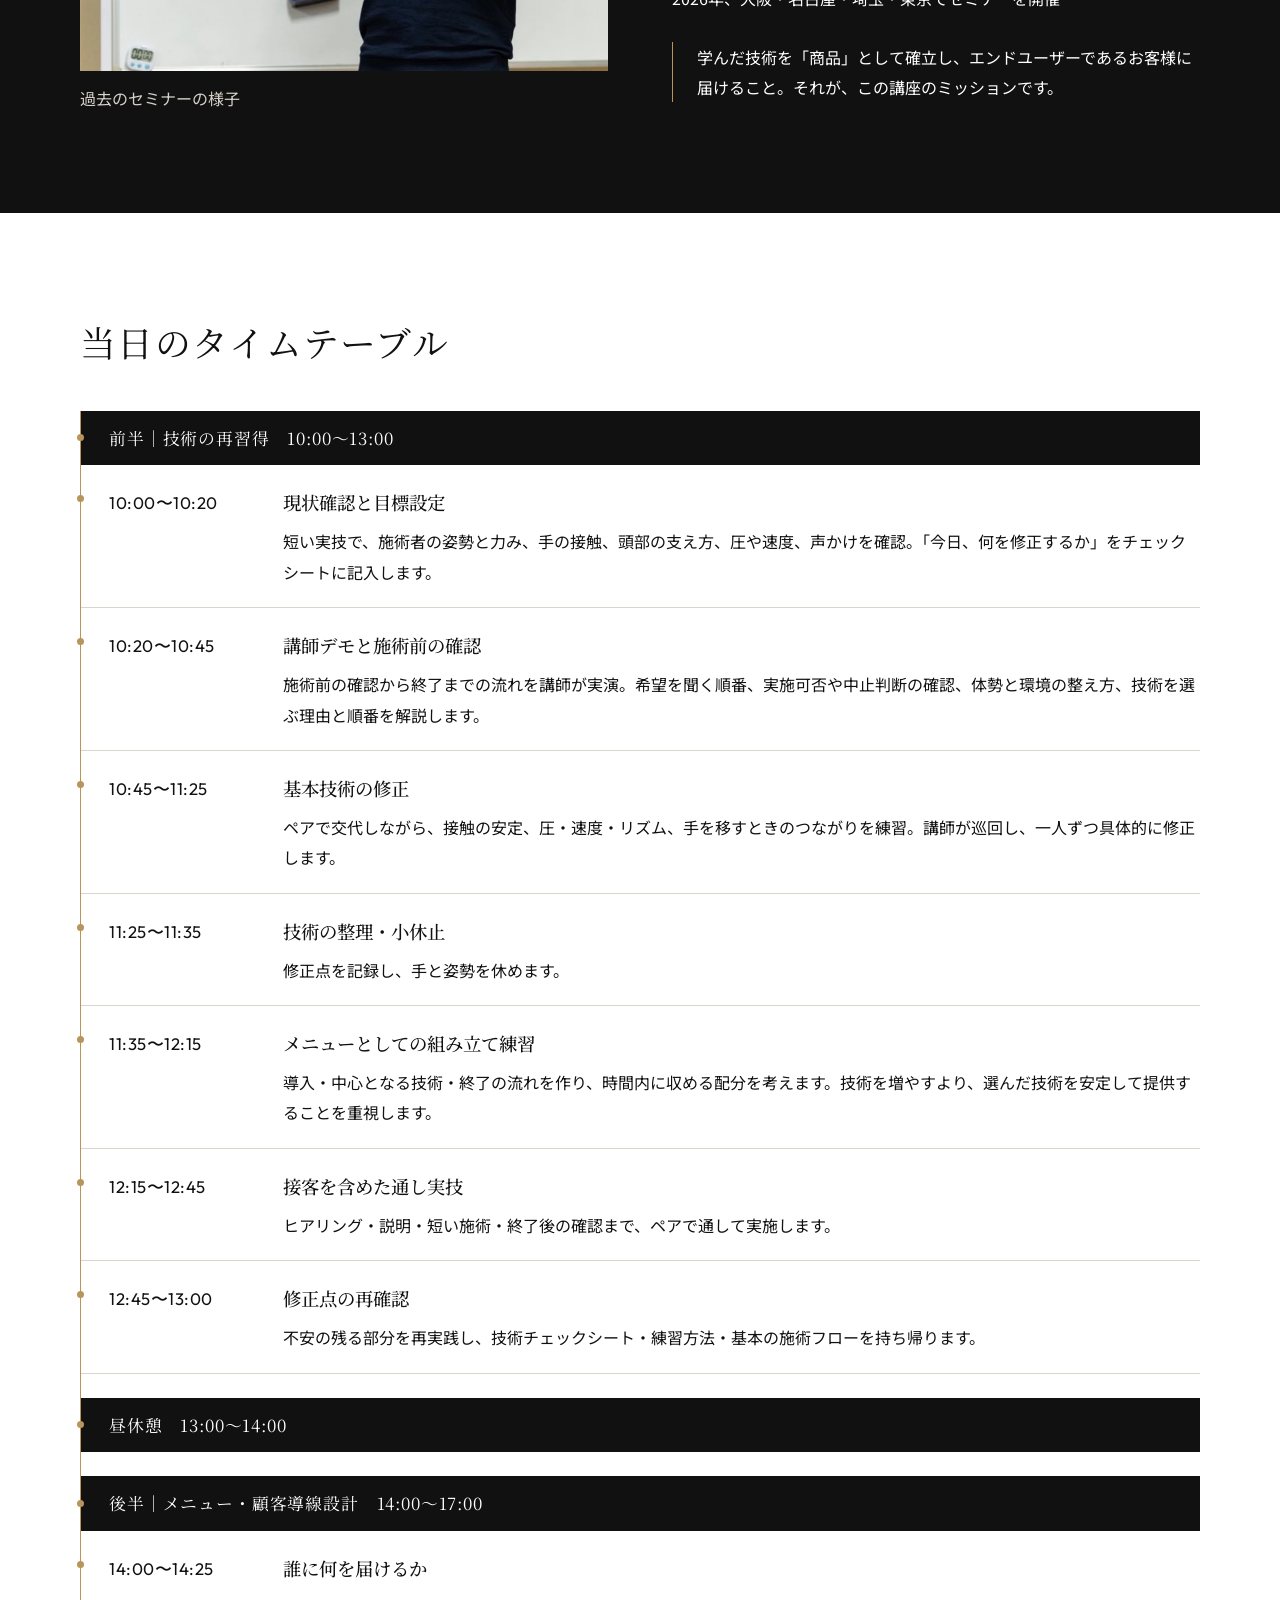
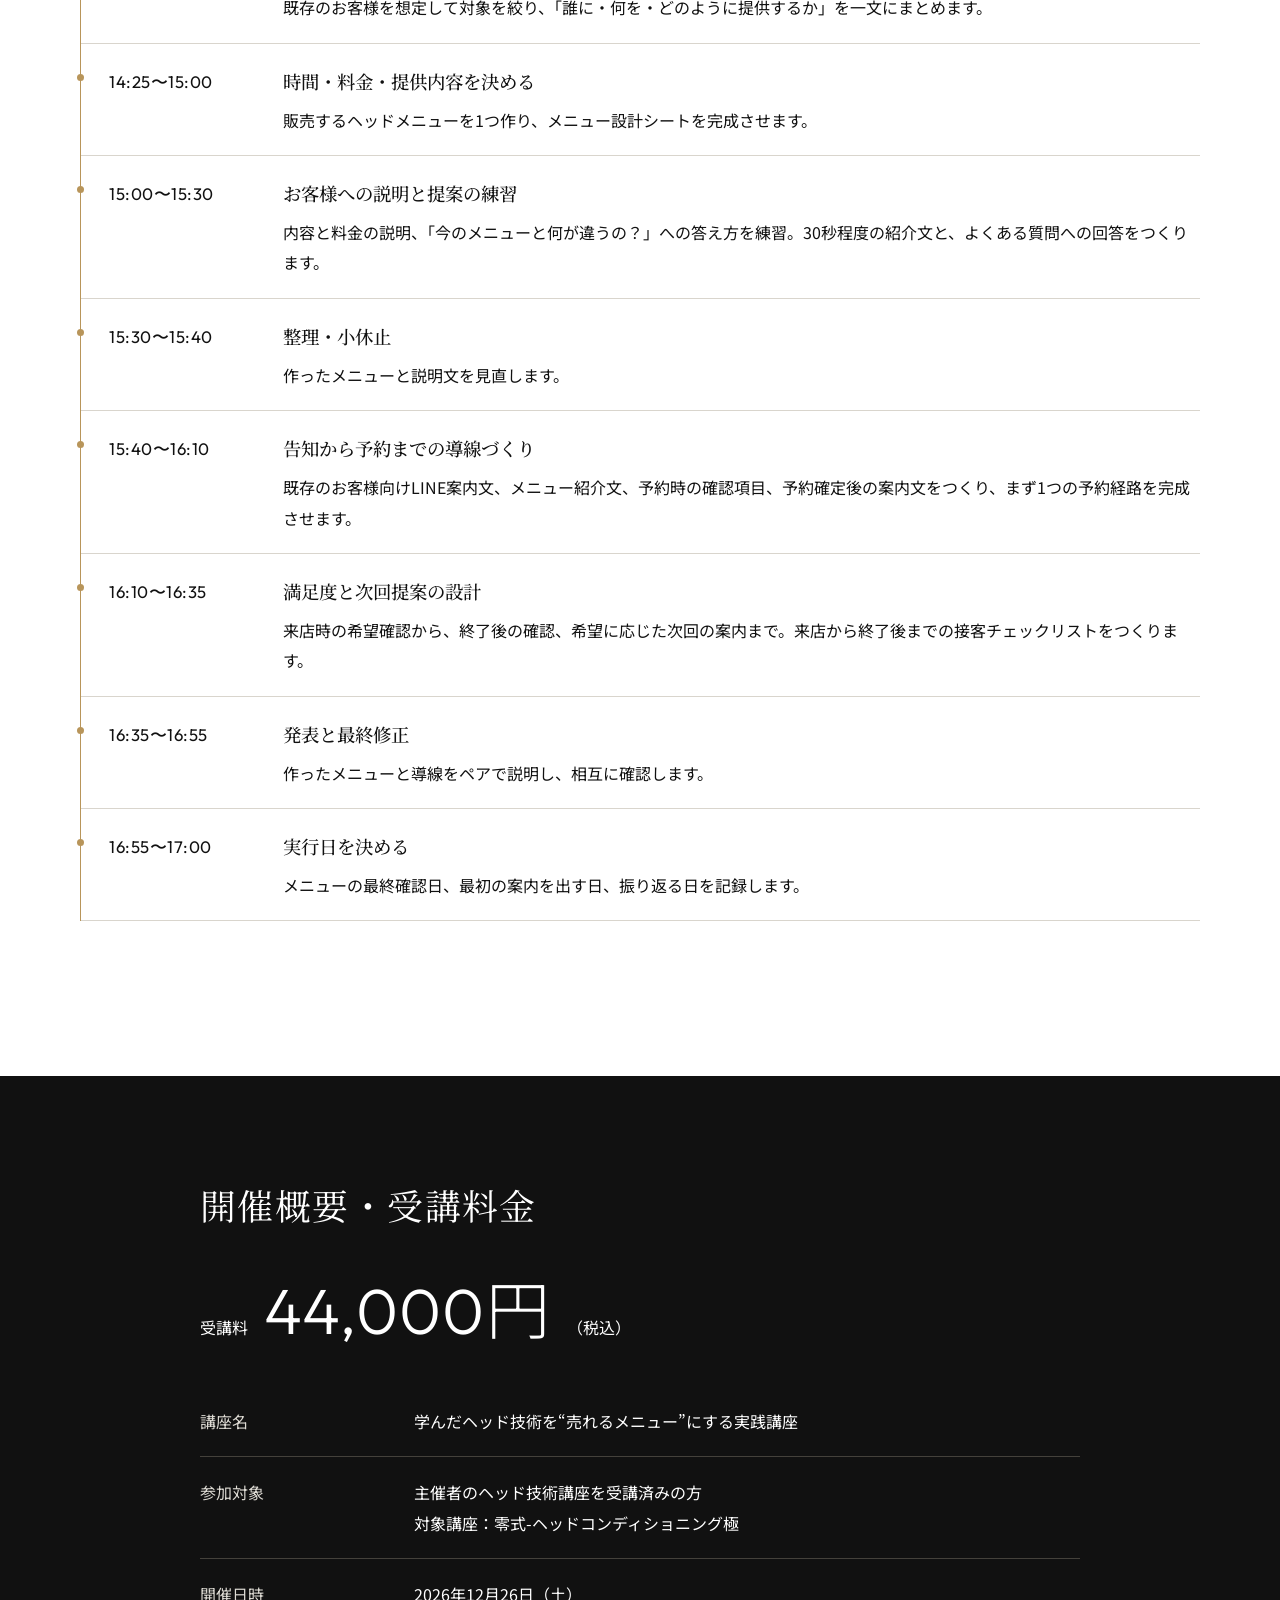
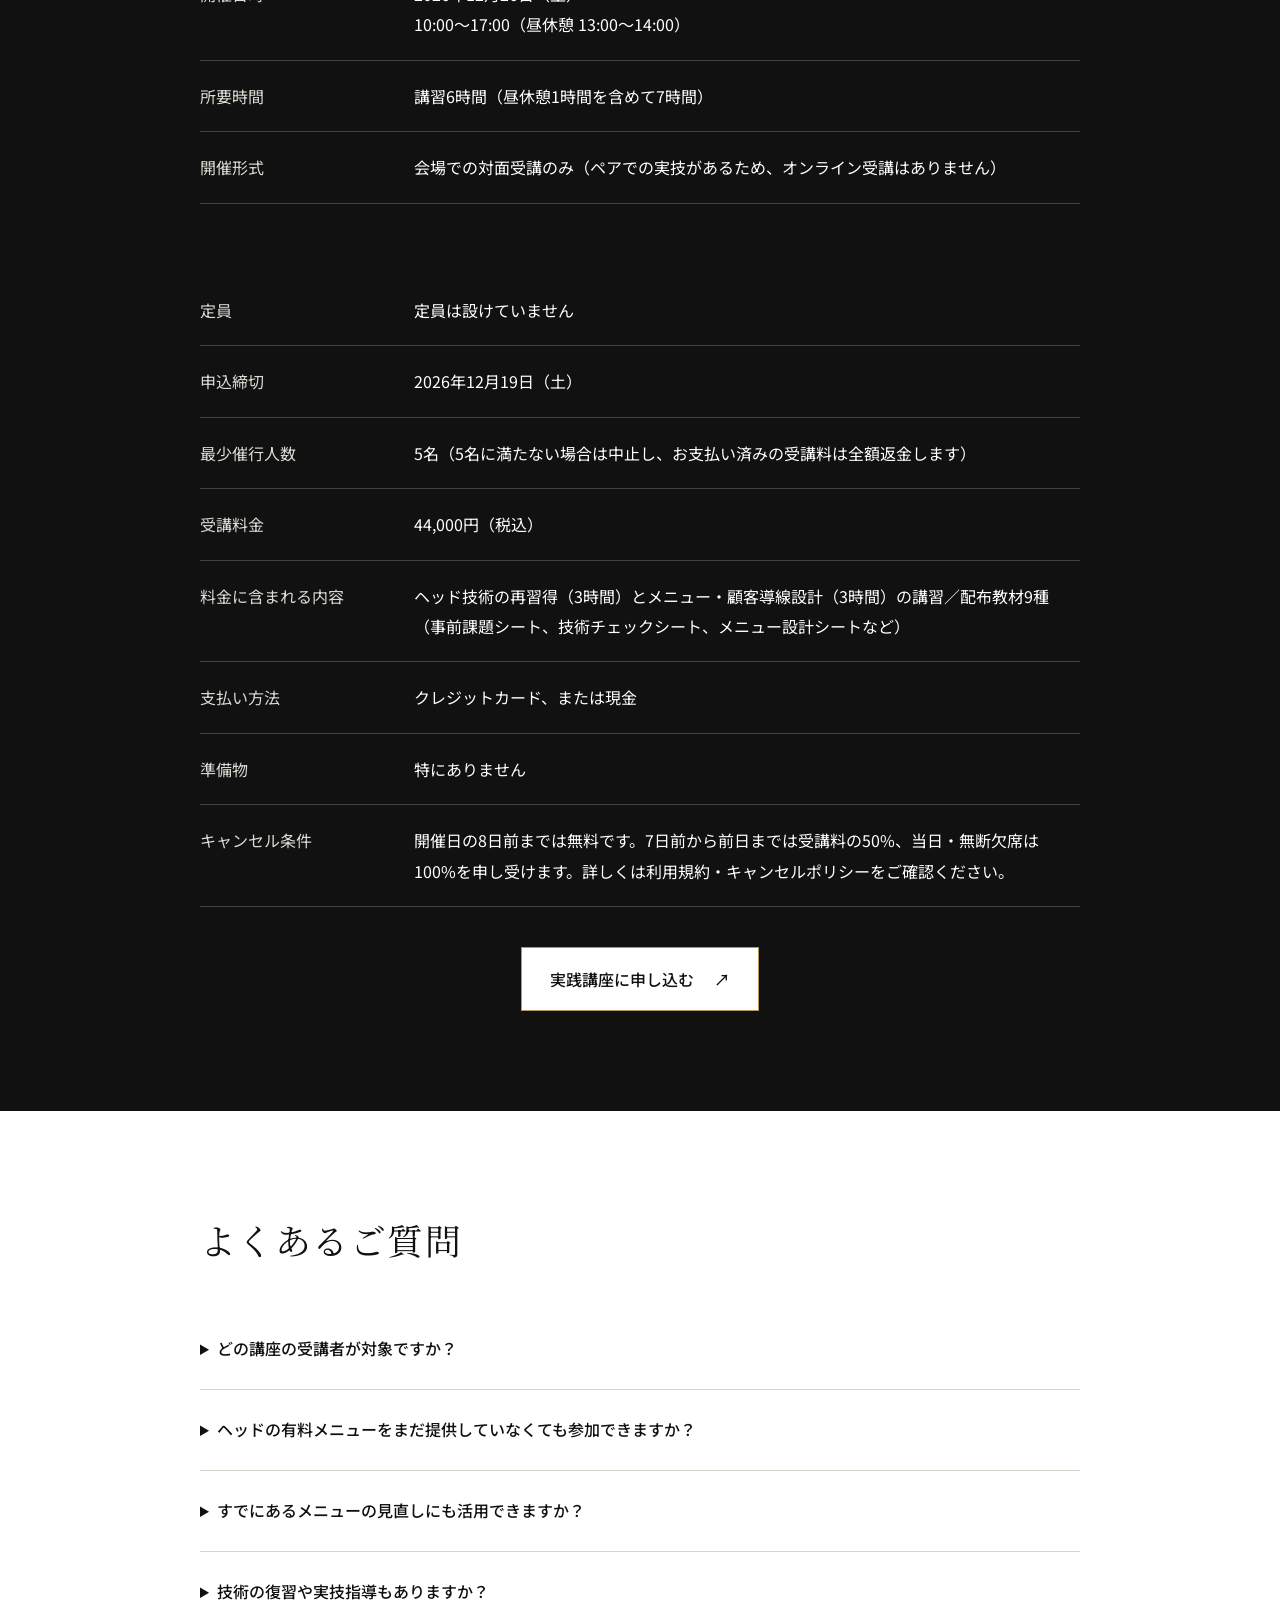
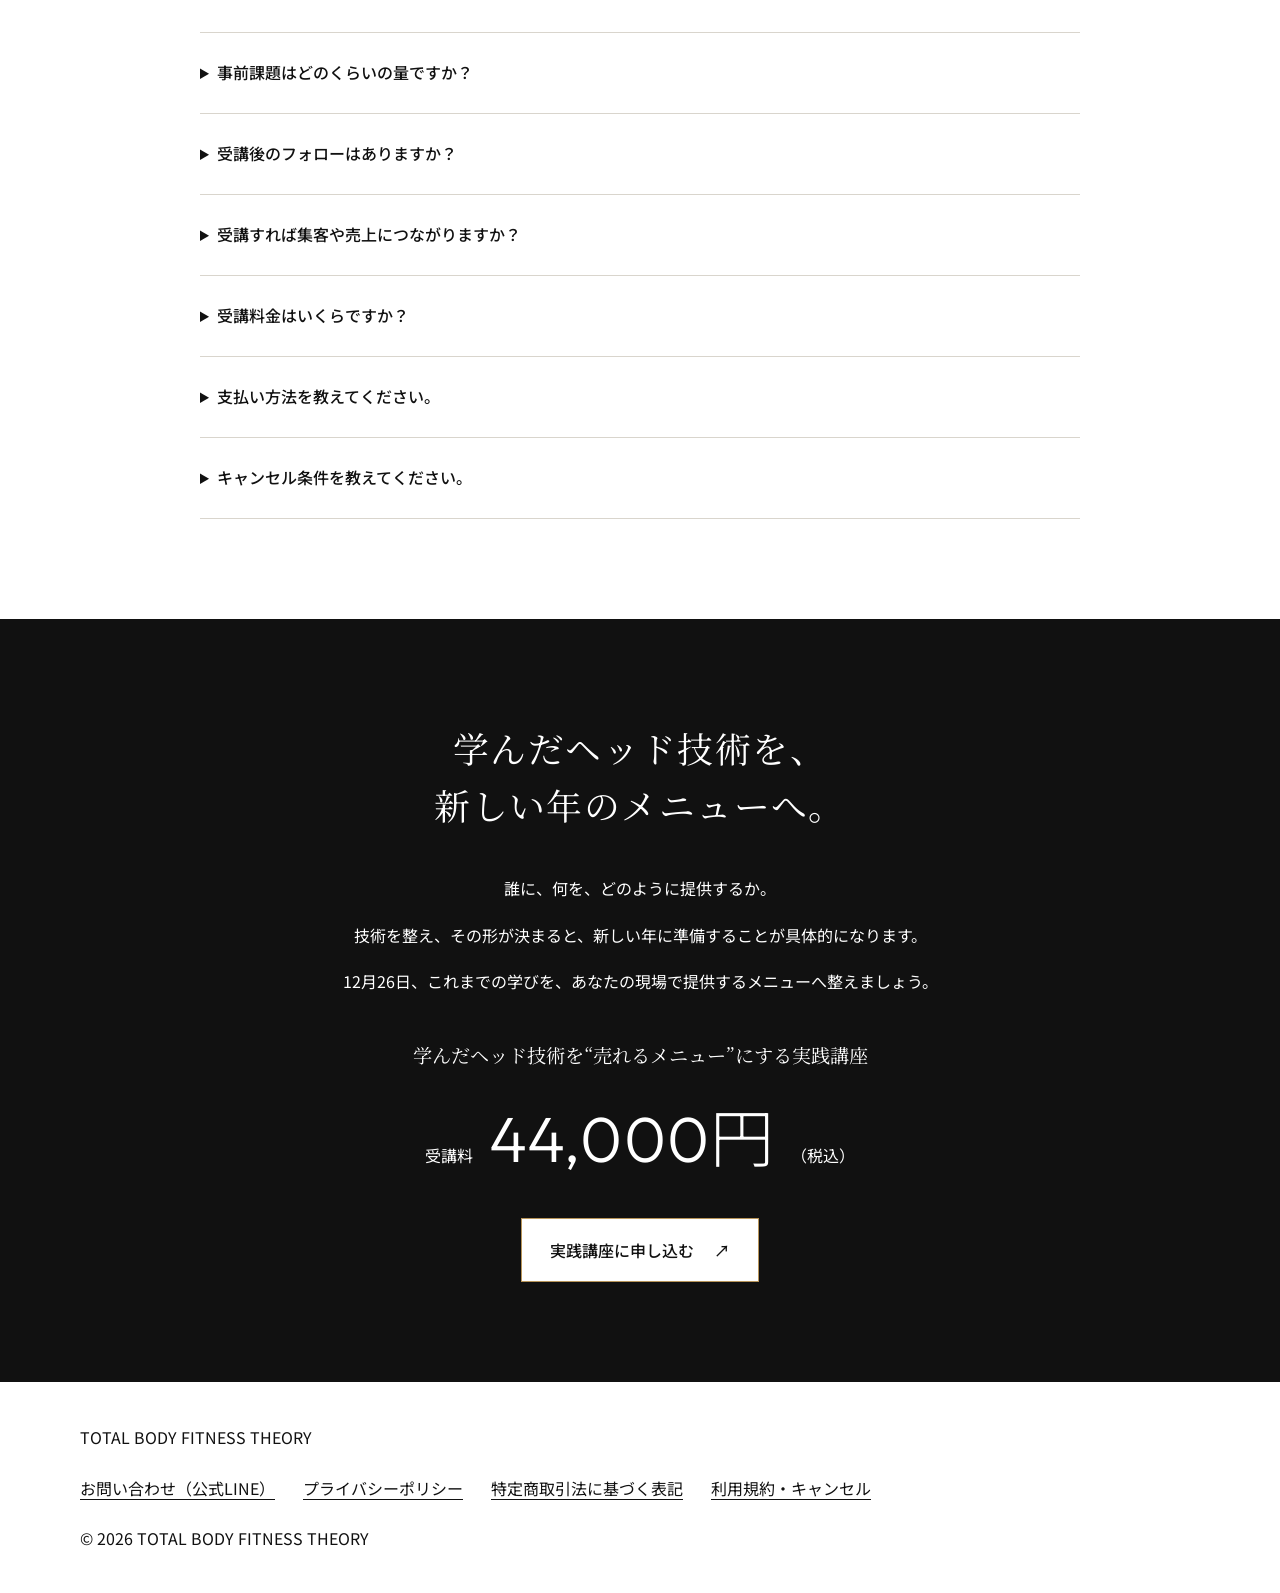
==== commit b3b4a72d: "Update: 申込締切・最少催行人数を設定 Co-Authored-By: Claude Opus 5.5 <noreply@anthropic.com>" ====
--- a/index.html
+++ b/index.html
@@ -20,7 +20,7 @@
 <section class="is-white" aria-labelledby="targetTitle"><div class="wrap split"><div><h2 id="targetTitle">当日の時間を<wbr>実践に使うために、<br>事前課題があります。</h2><p>お申し込み後、次の内容をご提出いただきます。講師が回答を確認し、技術の共通課題と、メニュー化でつまずいている点を当日の指導に反映します。</p><p>お客様の個人情報や、本人を特定できる症例情報は提出不要です。</p></div><div class="target-card"><h3>対象として想定する方</h3><ul><li>主催者のヘッド技術講座を受講済みの方</li><li>学んだヘッド技術を、有料メニューとして提供したい方</li><li>既存のメニューへの組み込み方を考えたい方</li></ul><h3 class="prework-label">事前課題の内容</h3><ul><li>過去に受講したヘッド講座名・受講時期</li><li>現在の活動と提供メニュー</li><li>ヘッド技術で不安な点</li><li>現在の料金と施術時間</li><li>ヘッドを提案したいお客様のイメージ</li><li>現在使っている予約方法・告知方法</li></ul><ul><li>零式-ヘッドコンディショニング極</li></ul></div></div></section>
 <section class="is-black" aria-labelledby="instructorTitle"><div class="wrap"><h2 id="instructorTitle">学んだ技術を、<br>現場で届けるために。</h2><div class="split"><figure><img class="photo" src="assets/img/lecture-talk.jpg" alt="原口慶篤による過去のセミナーの様子" style="--focus:50% 50%;--focus-m:50% 50%;--ratio:4/3" loading="lazy" width="800" height="1200"><figcaption>過去のセミナーの様子</figcaption></figure><div><h3>原口 慶篤</h3><p>はらぐち のりあつ</p><ul><li>パーソナルトレーナー兼整体師として12年以上、施術と運動指導の現場に立つ</li><li>NASM-PES・NSCA-CPT（民間資格）</li><li>人体解剖実習（5回）</li></ul><p>トレーナー・セラピスト向けの技術教育、セミナー</p><p>2026年、大阪・名古屋・埼玉・東京でセミナーを開催</p><div class="policy"><p>学んだ技術を「商品」として確立し、エンドユーザーであるお客様に届けること。それが、この講座のミッションです。</p></div></div></div></div></section>
 <section class="is-white" aria-labelledby="flowTitle"><div class="wrap"><h2 id="flowTitle">当日の<wbr>タイムテーブル</h2><ol class="timetable"><li class="part"><h3>前半｜技術の再習得　10:00〜13:00</h3></li><li><span class="time">10:00〜10:20</span><div><h4>現状確認と目標設定</h4><p>短い実技で、施術者の姿勢と力み、手の接触、頭部の支え方、圧や速度、声かけを確認。「今日、何を修正するか」をチェックシートに記入します。</p></div></li><li><span class="time">10:20〜10:45</span><div><h4>講師デモと施術前の確認</h4><p>施術前の確認から終了までの流れを講師が実演。希望を聞く順番、実施可否や中止判断の確認、体勢と環境の整え方、技術を選ぶ理由と順番を解説します。</p></div></li><li><span class="time">10:45〜11:25</span><div><h4>基本技術の修正</h4><p>ペアで交代しながら、接触の安定、圧・速度・リズム、手を移すときのつながりを練習。講師が巡回し、一人ずつ具体的に修正します。</p></div></li><li><span class="time">11:25〜11:35</span><div><h4>技術の整理・小休止</h4><p>修正点を記録し、手と姿勢を休めます。</p></div></li><li><span class="time">11:35〜12:15</span><div><h4>メニューとしての組み立て練習</h4><p>導入・中心となる技術・終了の流れを作り、時間内に収める配分を考えます。技術を増やすより、選んだ技術を安定して提供することを重視します。</p></div></li><li><span class="time">12:15〜12:45</span><div><h4>接客を含めた通し実技</h4><p>ヒアリング・説明・短い施術・終了後の確認まで、ペアで通して実施します。</p></div></li><li><span class="time">12:45〜13:00</span><div><h4>修正点の再確認</h4><p>不安の残る部分を再実践し、技術チェックシート・練習方法・基本の施術フローを持ち帰ります。</p></div></li><li class="part"><h3>昼休憩　13:00〜14:00</h3></li><li class="part"><h3>後半｜メニュー・顧客導線設計　14:00〜17:00</h3></li><li><span class="time">14:00〜14:25</span><div><h4>誰に何を届けるか</h4><p>既存のお客様を想定して対象を絞り、「誰に・何を・どのように提供するか」を一文にまとめます。</p></div></li><li><span class="time">14:25〜15:00</span><div><h4>時間・料金・提供内容を決める</h4><p>販売するヘッドメニューを1つ作り、メニュー設計シートを完成させます。</p></div></li><li><span class="time">15:00〜15:30</span><div><h4>お客様への説明と提案の練習</h4><p>内容と料金の説明、「今のメニューと何が違うの？」への答え方を練習。30秒程度の紹介文と、よくある質問への回答をつくります。</p></div></li><li><span class="time">15:30〜15:40</span><div><h4>整理・小休止</h4><p>作ったメニューと説明文を見直します。</p></div></li><li><span class="time">15:40〜16:10</span><div><h4>告知から予約までの導線づくり</h4><p>既存のお客様向けLINE案内文、メニュー紹介文、予約時の確認項目、予約確定後の案内文をつくり、まず1つの予約経路を完成させます。</p></div></li><li><span class="time">16:10〜16:35</span><div><h4>満足度と次回提案の設計</h4><p>来店時の希望確認から、終了後の確認、希望に応じた次回の案内まで。来店から終了後までの接客チェックリストをつくります。</p></div></li><li><span class="time">16:35〜16:55</span><div><h4>発表と最終修正</h4><p>作ったメニューと導線をペアで説明し、相互に確認します。</p></div></li><li><span class="time">16:55〜17:00</span><div><h4>実行日を決める</h4><p>メニューの最終確認日、最初の案内を出す日、振り返る日を記録します。</p></div></li></ol><p class="note">技術の確認は、資格認定や技術の完全習得を保証するものではありません。時間配分は当日の進行により前後することがあります。</p></div></section>
-<section class="is-black" id="overview" aria-labelledby="overviewTitle"><div class="wrap narrow"><h2 id="overviewTitle">開催概要・受講料金</h2><p class="price"><span>受講料</span><strong>44,000円</strong><span>（税込）</span></p><dl class="overview"><div><dt>講座名</dt><dd>学んだヘッド技術を“売れるメニュー”にする実践講座</dd></div><div><dt>参加対象</dt><dd>主催者のヘッド技術講座を受講済みの方<br>対象講座：零式-ヘッドコンディショニング極</dd></div><div><dt>開催日時</dt><dd>2026年12月26日（土）<br>10:00〜17:00（昼休憩 13:00〜14:00）</dd></div><div><dt>所要時間</dt><dd>講習6時間（昼休憩1時間を含めて7時間）</dd></div><div><dt>開催形式</dt><dd>会場での対面受講のみ（ペアでの実技があるため、オンライン受講はありません）</dd></div><div><dt>会場</dt><dd>決まりしだい、お申し込みの方にご案内します</dd></div><div><dt>定員</dt><dd>定員は設けていません</dd></div><div><dt>受講料金</dt><dd>44,000円（税込）</dd></div><div><dt>料金に含まれる内容</dt><dd>ヘッド技術の再習得（3時間）とメニュー・顧客導線設計（3時間）の講習／配布教材9種（事前課題シート、技術チェックシート、メニュー設計シートなど）</dd></div><div><dt>支払い方法</dt><dd>クレジットカード、または現金</dd></div><div><dt>準備物</dt><dd>特にありません</dd></div><div><dt>キャンセル条件</dt><dd>開催日の8日前までは無料です。7日前から前日までは受講料の50%、当日・無断欠席は100%を申し受けます。詳しくは利用規約・キャンセルポリシーをご確認ください。</dd></div></dl><div class="cta-group"><a class="btn" href="https://forms.gle/SWR2AjJEjsTACsHn6" rel="noopener">実践講座に申し込む <span aria-hidden="true">↗</span></a></div></div></section>
+<section class="is-black" id="overview" aria-labelledby="overviewTitle"><div class="wrap narrow"><h2 id="overviewTitle">開催概要・受講料金</h2><p class="price"><span>受講料</span><strong>44,000円</strong><span>（税込）</span></p><dl class="overview"><div><dt>講座名</dt><dd>学んだヘッド技術を“売れるメニュー”にする実践講座</dd></div><div><dt>参加対象</dt><dd>主催者のヘッド技術講座を受講済みの方<br>対象講座：零式-ヘッドコンディショニング極</dd></div><div><dt>開催日時</dt><dd>2026年12月26日（土）<br>10:00〜17:00（昼休憩 13:00〜14:00）</dd></div><div><dt>所要時間</dt><dd>講習6時間（昼休憩1時間を含めて7時間）</dd></div><div><dt>開催形式</dt><dd>会場での対面受講のみ（ペアでの実技があるため、オンライン受講はありません）</dd></div><div><dt>会場</dt><dd>決まりしだい、お申し込みの方にご案内します</dd></div><div><dt>定員</dt><dd>定員は設けていません</dd></div><div><dt>申込締切</dt><dd>2026年12月19日（土）</dd></div><div><dt>最少催行人数</dt><dd>5名（5名に満たない場合は中止し、お支払い済みの受講料は全額返金します）</dd></div><div><dt>受講料金</dt><dd>44,000円（税込）</dd></div><div><dt>料金に含まれる内容</dt><dd>ヘッド技術の再習得（3時間）とメニュー・顧客導線設計（3時間）の講習／配布教材9種（事前課題シート、技術チェックシート、メニュー設計シートなど）</dd></div><div><dt>支払い方法</dt><dd>クレジットカード、または現金</dd></div><div><dt>準備物</dt><dd>特にありません</dd></div><div><dt>キャンセル条件</dt><dd>開催日の8日前までは無料です。7日前から前日までは受講料の50%、当日・無断欠席は100%を申し受けます。詳しくは利用規約・キャンセルポリシーをご確認ください。</dd></div></dl><div class="cta-group"><a class="btn" href="https://forms.gle/SWR2AjJEjsTACsHn6" rel="noopener">実践講座に申し込む <span aria-hidden="true">↗</span></a></div></div></section>
 <section class="is-white" aria-labelledby="faqTitle"><div class="wrap narrow"><h2 id="faqTitle">よくあるご質問</h2><details><summary>どの講座の受講者が対象ですか？</summary><p>主催者のヘッド技術講座を受講済みの方が対象です。対象となる講座名は、募集開始前にこのページで明記します。</p></details><details><summary>ヘッドの有料メニューをまだ提供していなくても参加できますか？</summary><p>参加できます。学んだヘッド技術を、これから有料メニューにしたい方を想定した講座です。</p></details><details><summary>すでにあるメニューの見直しにも活用できますか？</summary><p>活用できます。既存メニューへの組み込み方や、お客様への説明の仕方も、講座で扱う内容です。</p></details><details><summary>技術の復習や実技指導もありますか？</summary><p>あります。前半の3時間で、ペアでの実技と講師の巡回指導を行い、一人ずつ具体的な修正点をお伝えします。</p></details><details><summary>事前課題はどのくらいの量ですか？</summary><p>受講した講座名、現在の活動とメニュー、技術で不安な点など6項目です。お客様の個人情報や症例情報は提出不要です。</p></details><details><summary>受講後のフォローはありますか？</summary><p>受講後のフォローは、この講座には含まれていません。</p></details><details><summary>受講すれば集客や売上につながりますか？</summary><p>この講座で扱うのは、技術の見直しと、メニュー・案内・予約の流れの具体化です。集客数や売上をお約束するものではありません。</p></details><details><summary>受講料金はいくらですか？</summary><p>受講料は44,000円（税込）です。</p></details><details><summary>支払い方法を教えてください。</summary><p>クレジットカード、または現金</p></details><details><summary>キャンセル条件を教えてください。</summary><p>開催日の8日前までは無料です。7日前から前日までは受講料の50%、当日・無断欠席は100%を申し受けます。詳しくは利用規約・キャンセルポリシーをご確認ください。</p></details></div></section>
 <section class="is-black final" aria-labelledby="finalTitle"><div class="wrap"><h2 id="finalTitle">学んだヘッド技術を、<br>新しい年の<wbr>メニューへ。</h2><p>誰に、何を、どのように提供するか。</p><p>技術を整え、その形が決まると、新しい年に準備することが具体的になります。</p><p>12月26日、これまでの学びを、あなたの現場で提供するメニューへ整えましょう。</p><p class="course-name">学んだヘッド技術を“売れるメニュー”にする実践講座</p><p class="price"><span>受講料</span><strong>44,000円</strong><span>（税込）</span></p><div class="cta-group"><a class="btn" href="https://forms.gle/SWR2AjJEjsTACsHn6" rel="noopener">実践講座に申し込む <span aria-hidden="true">↗</span></a></div></div></section>
 </main>
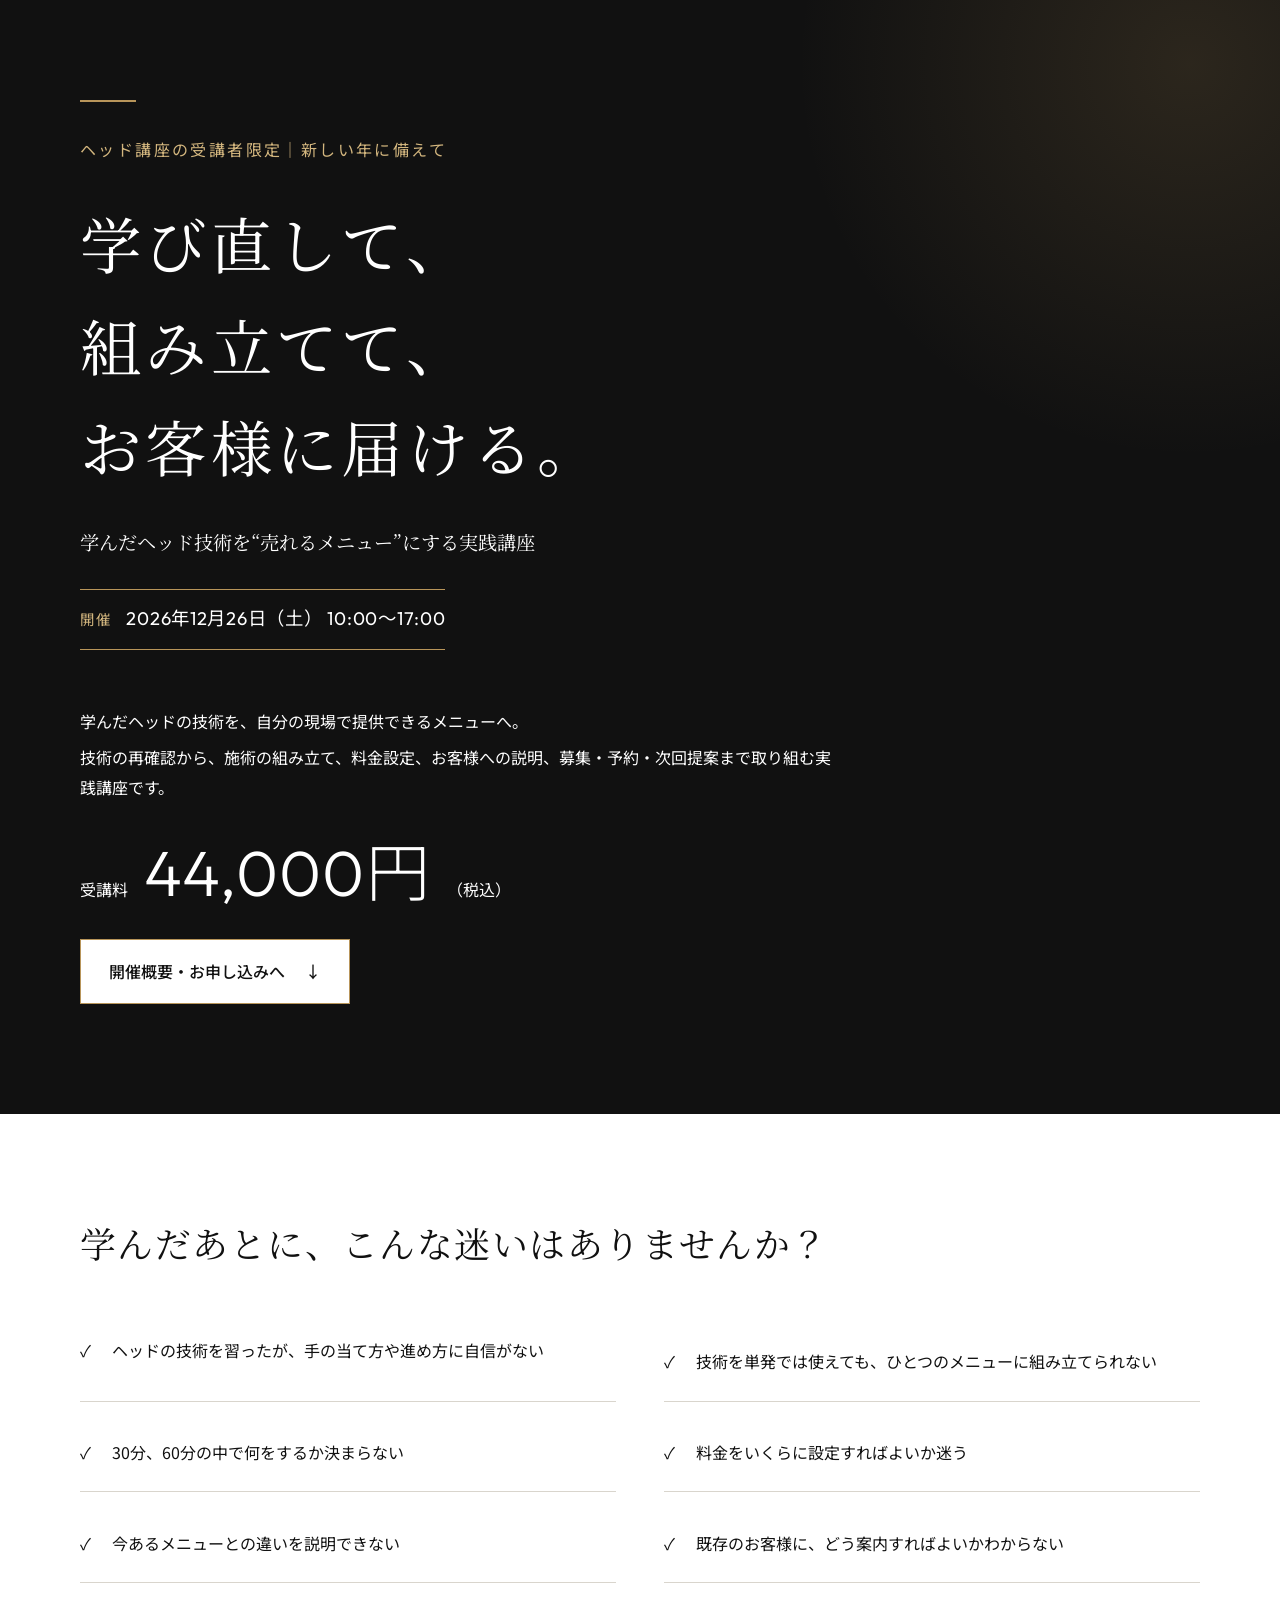
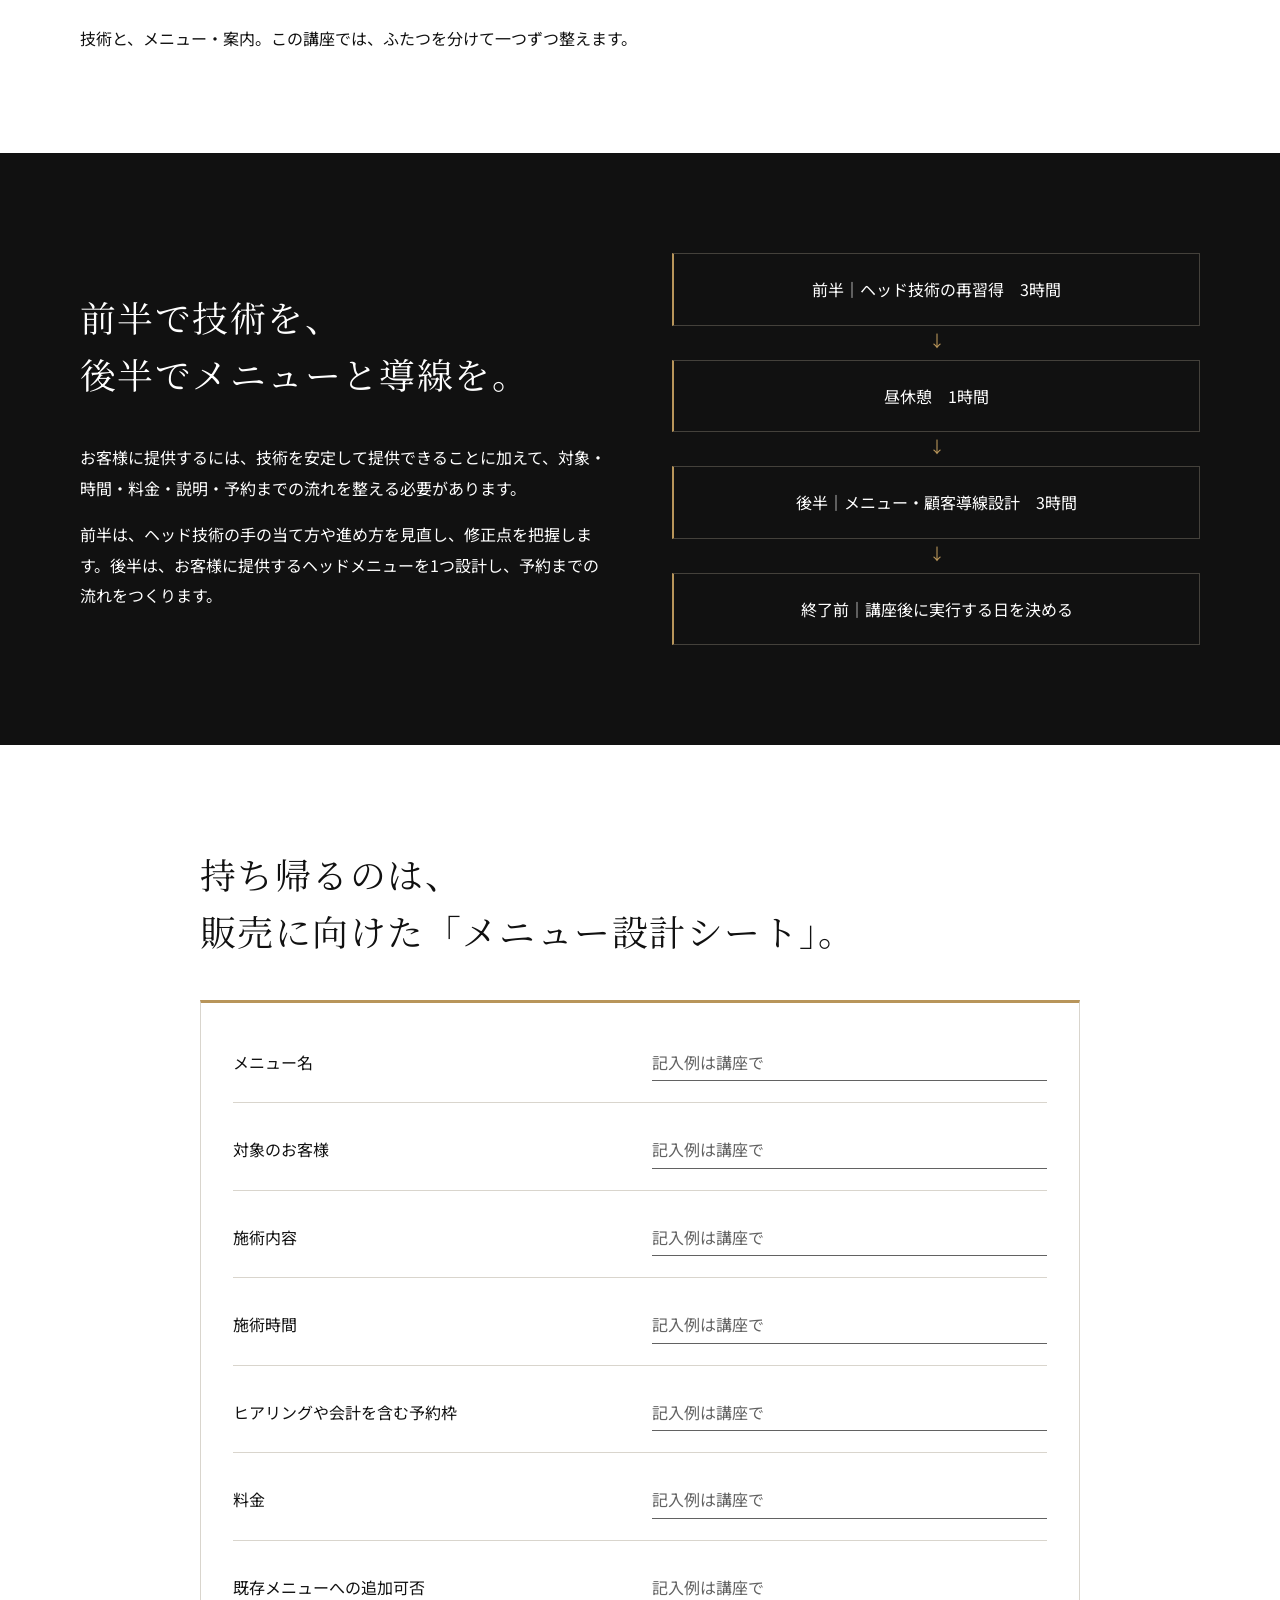
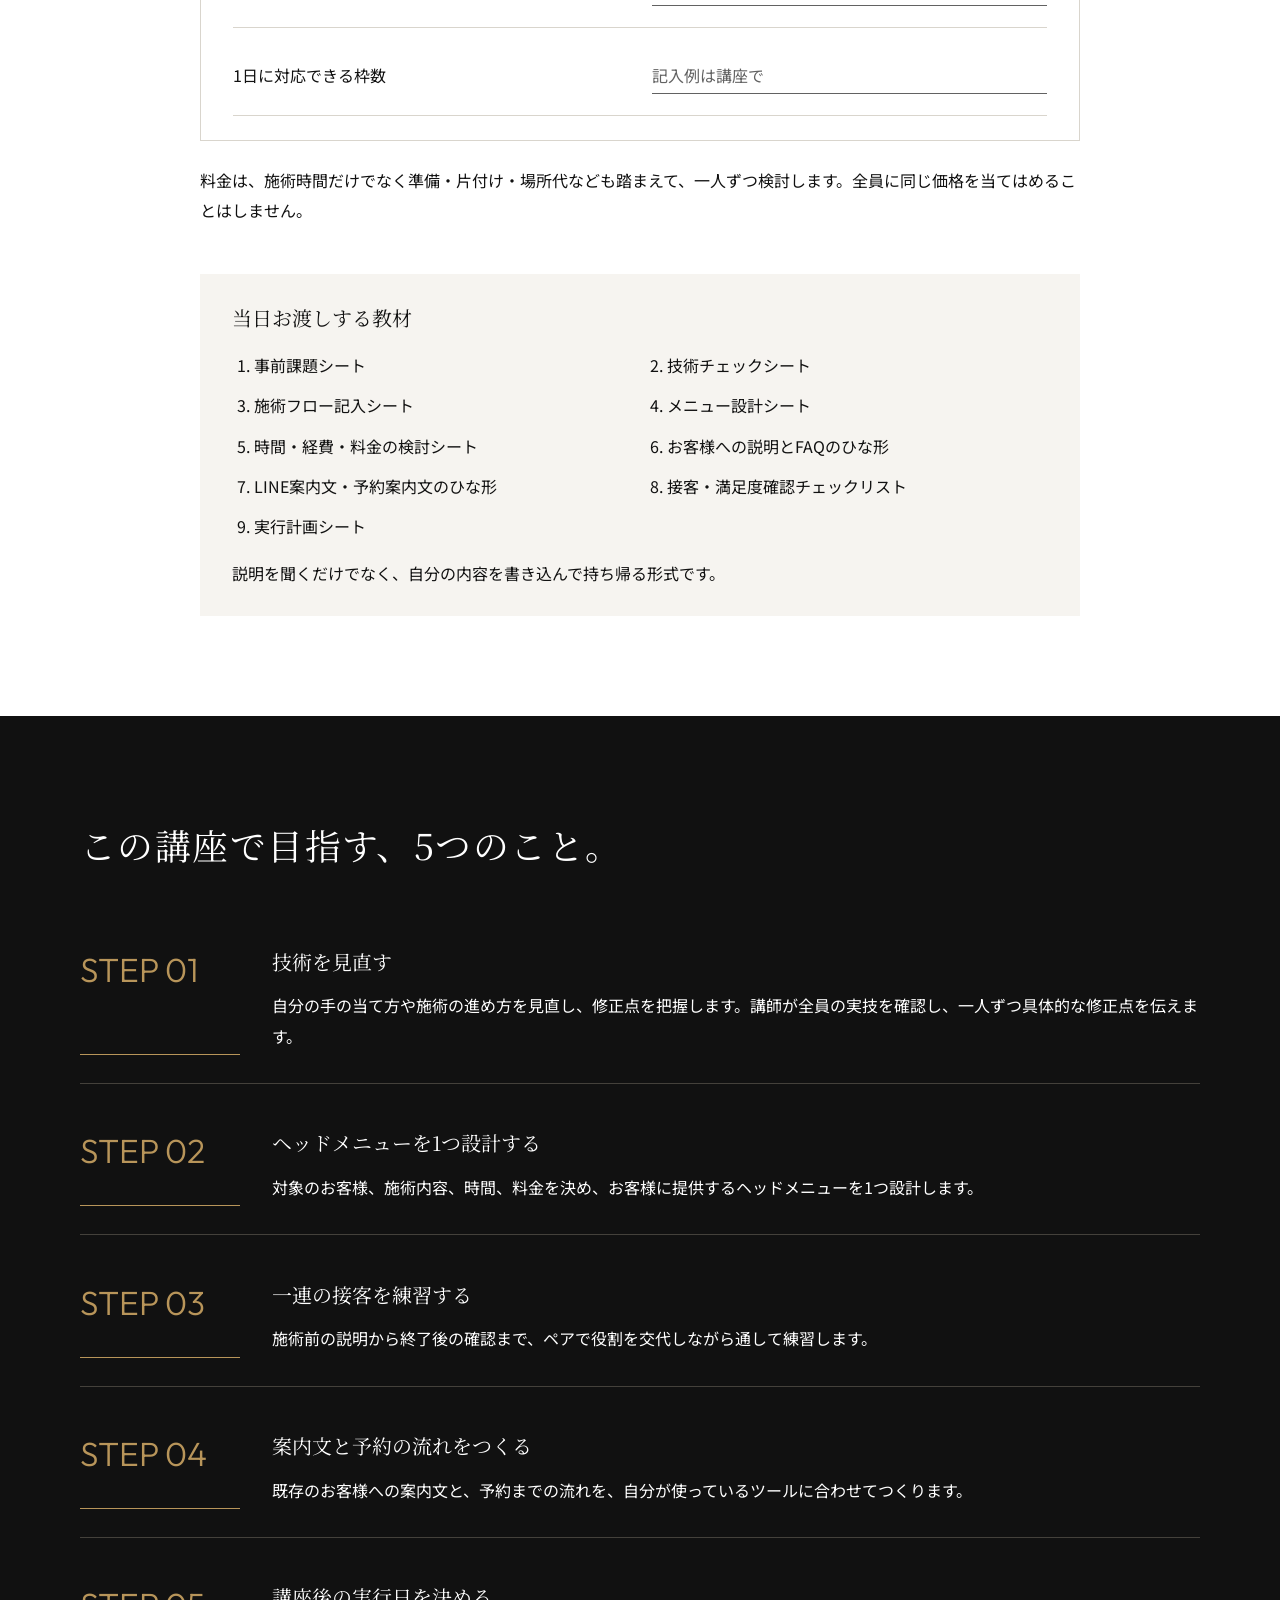
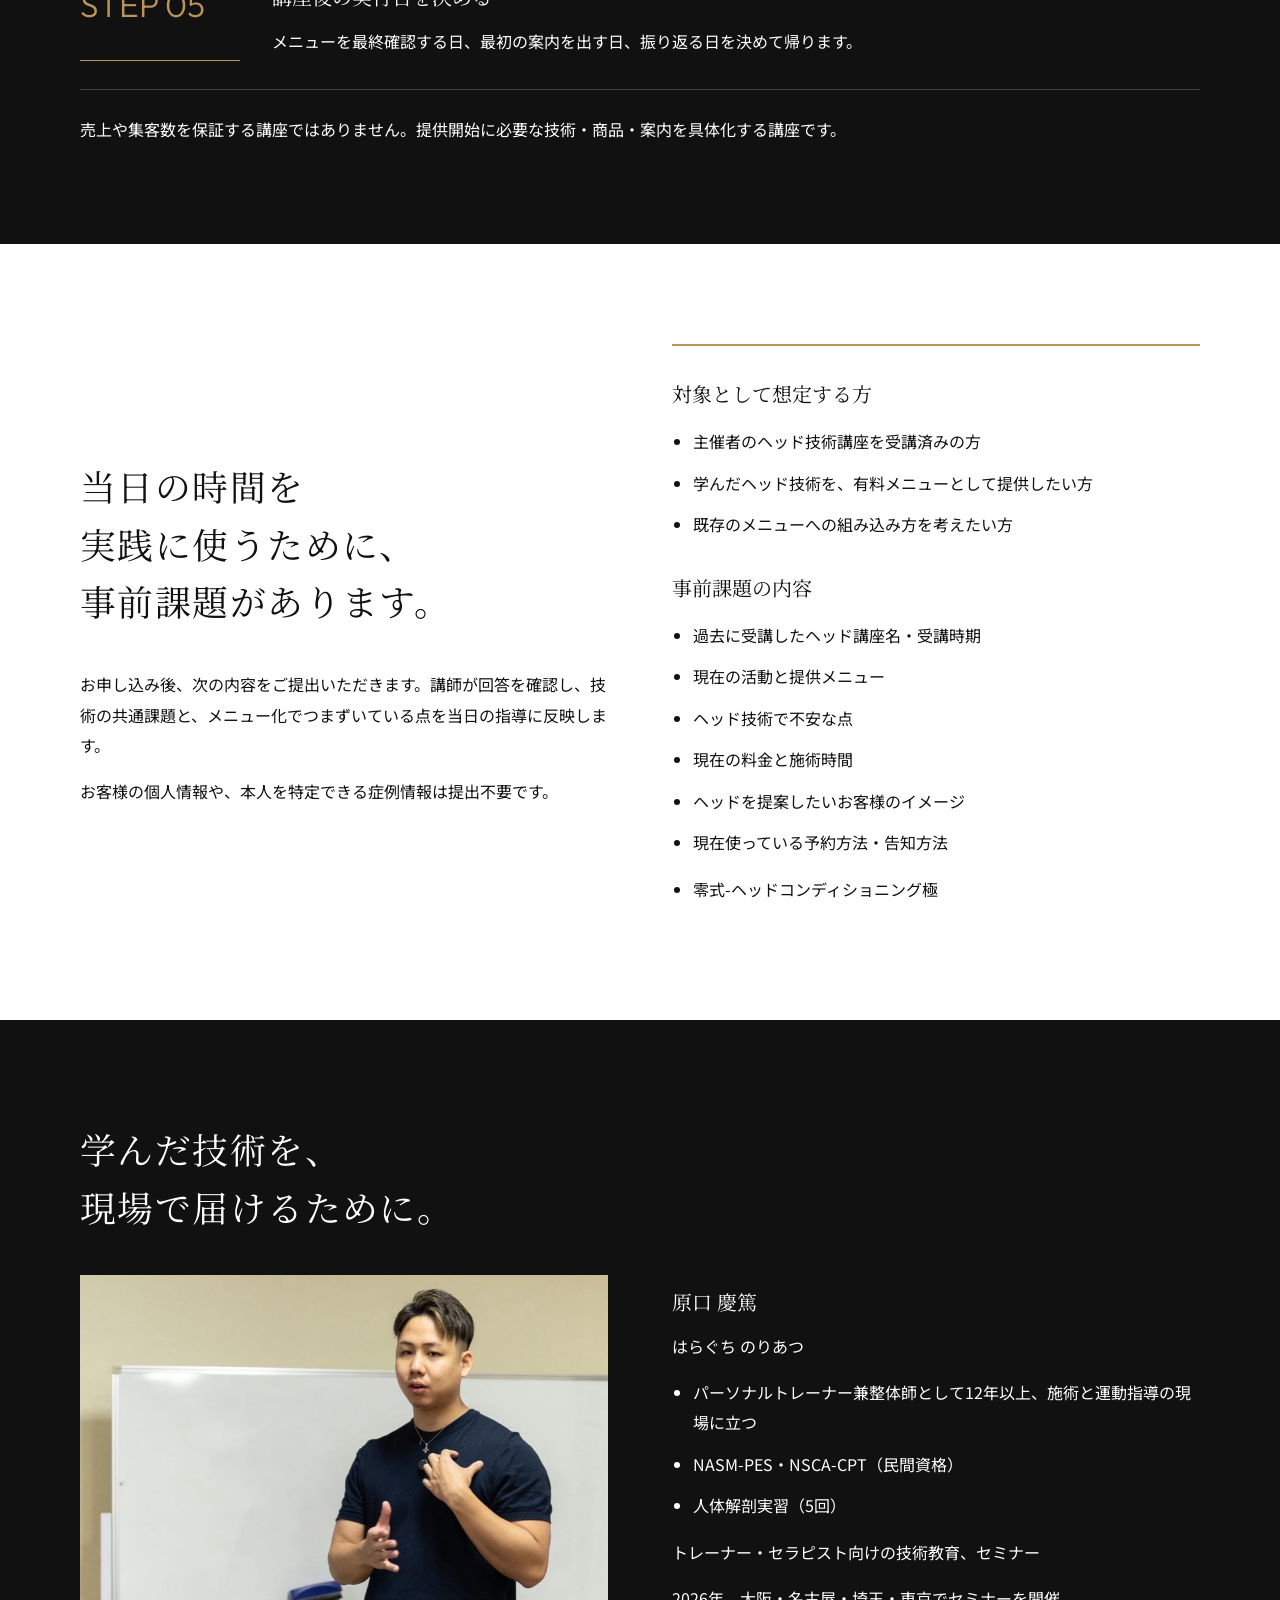
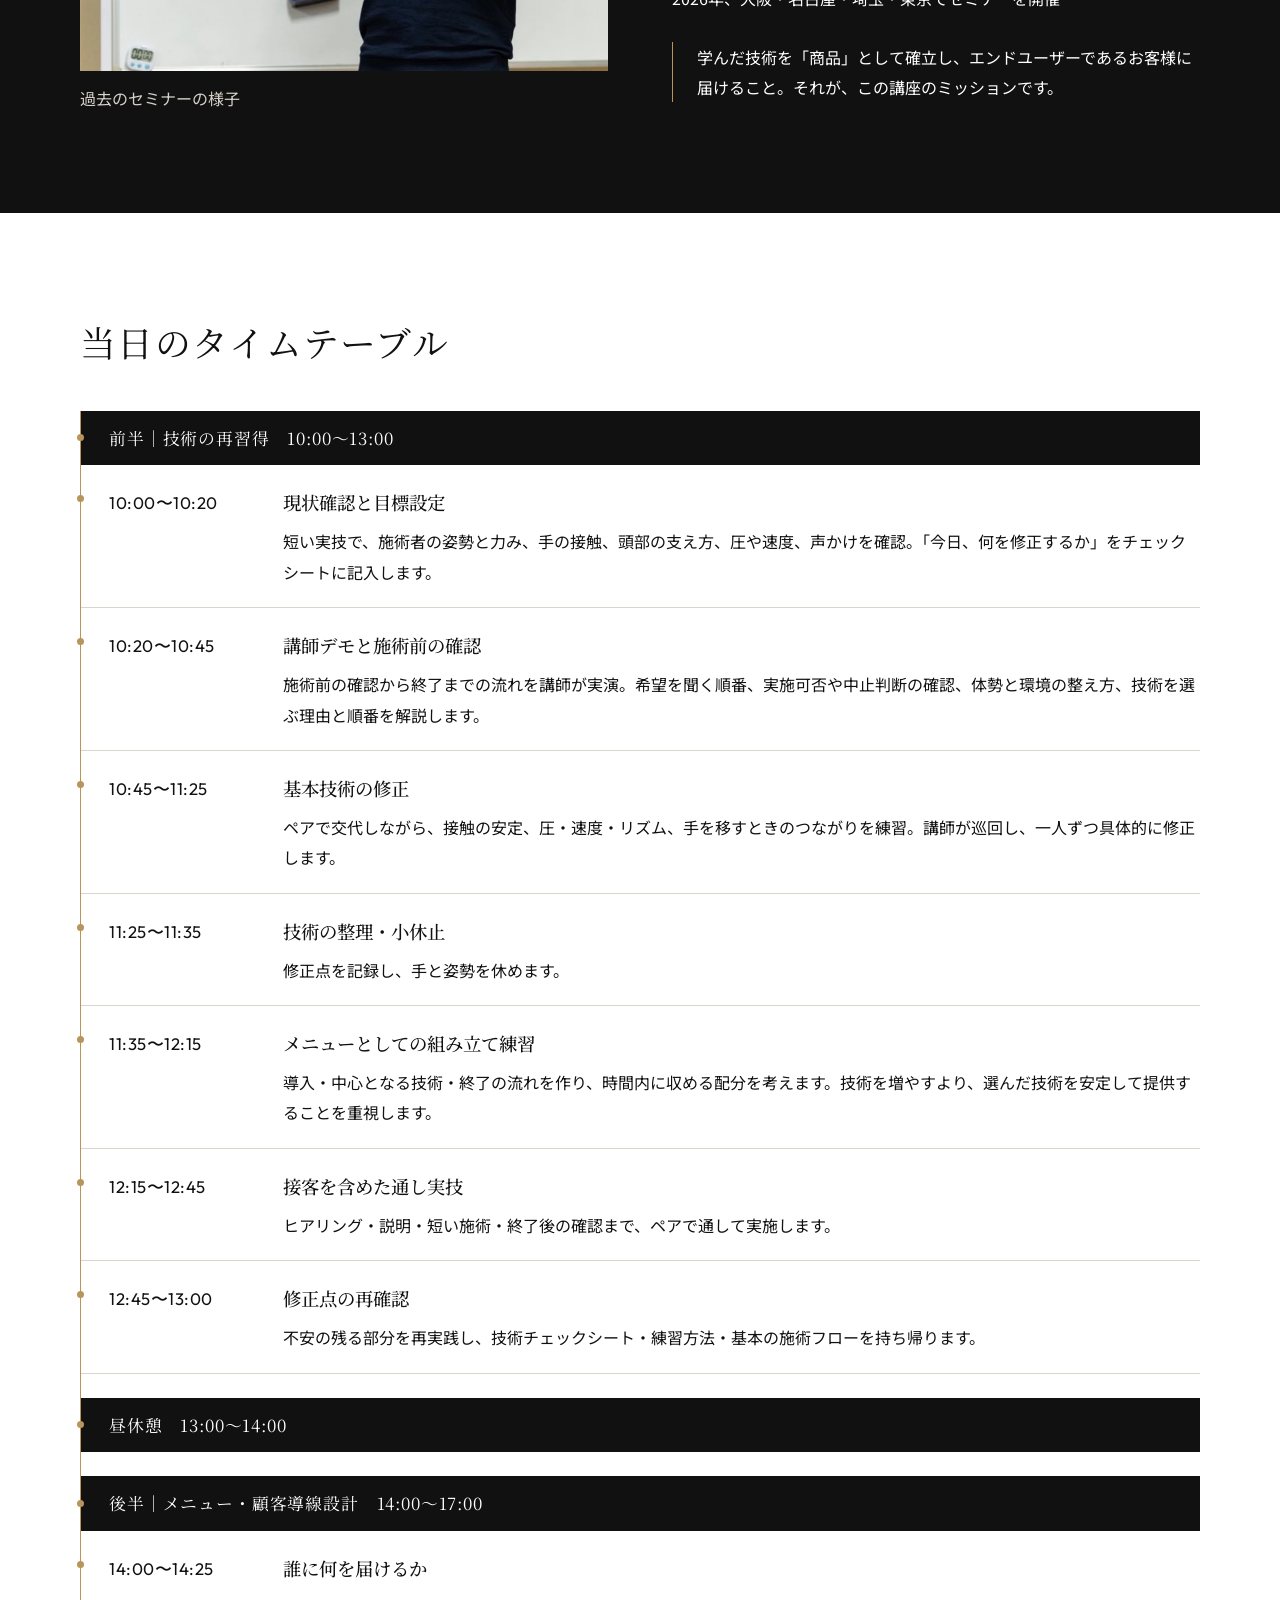
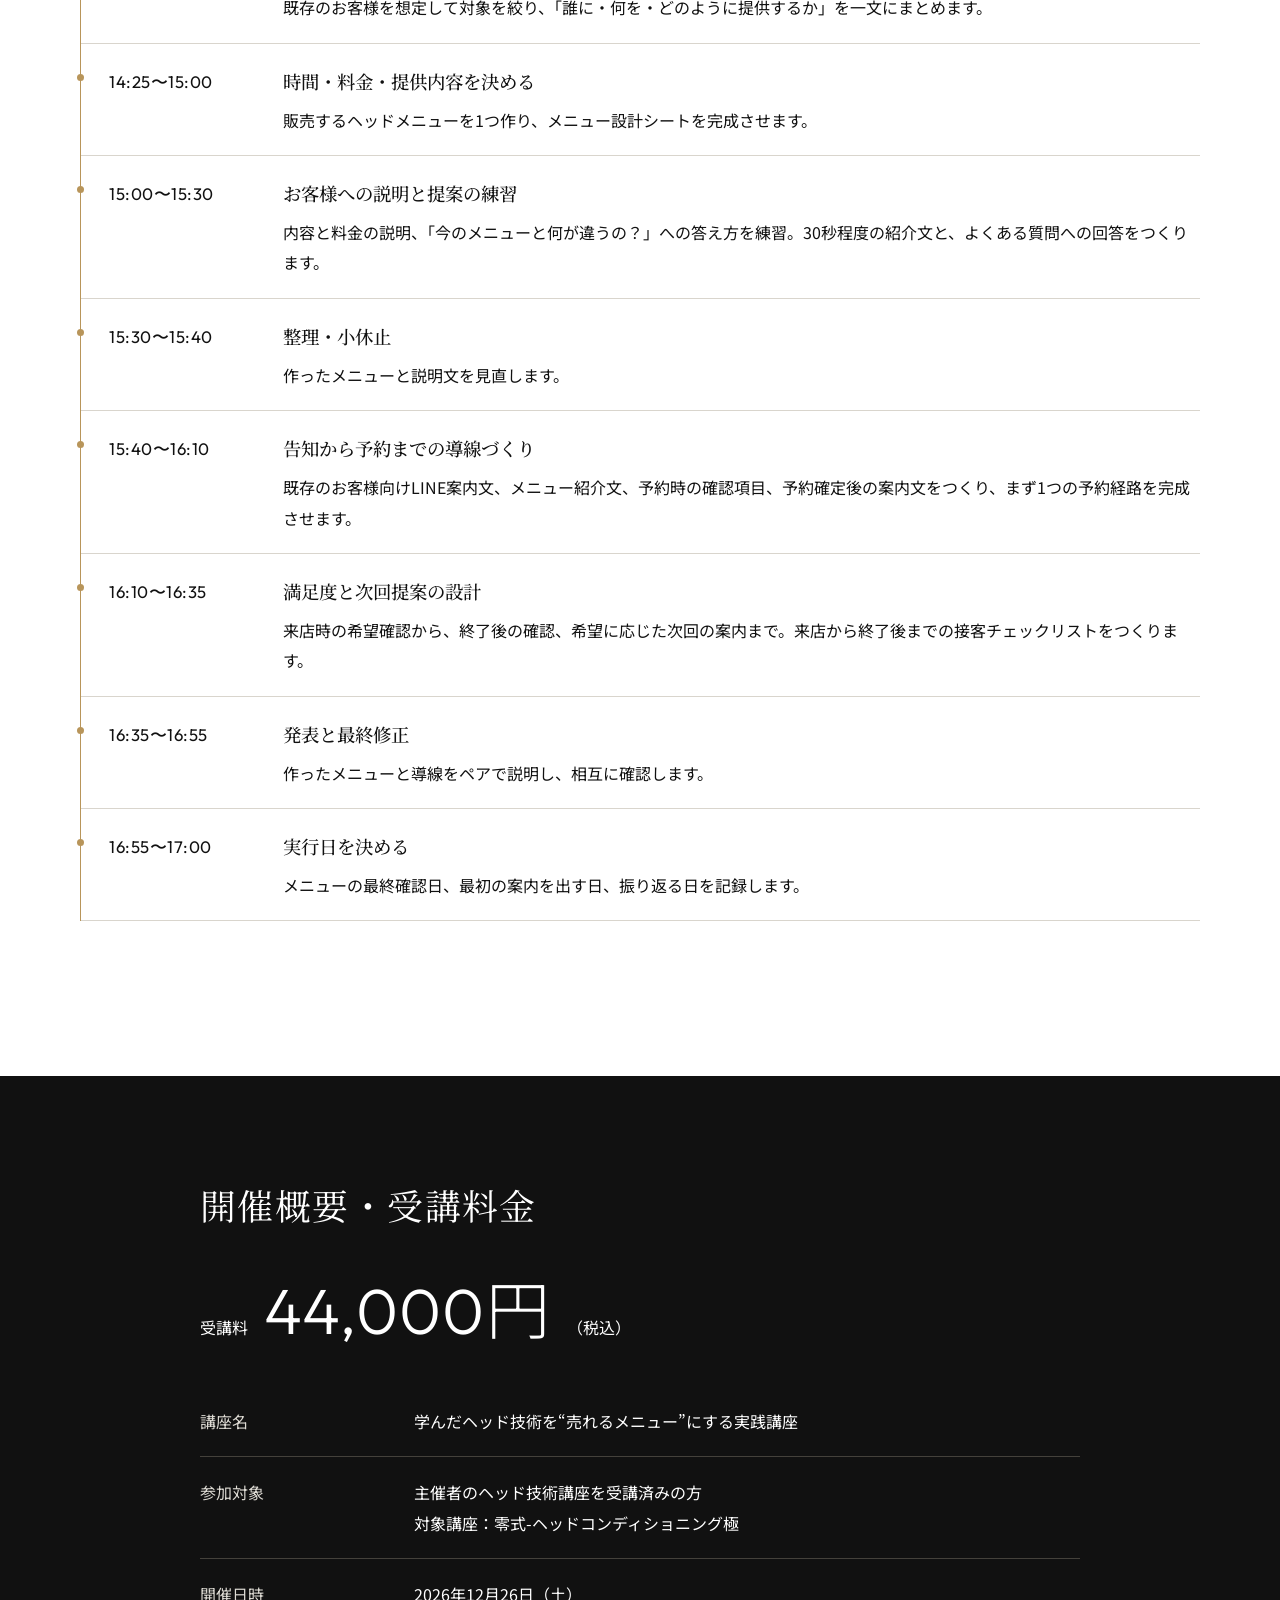
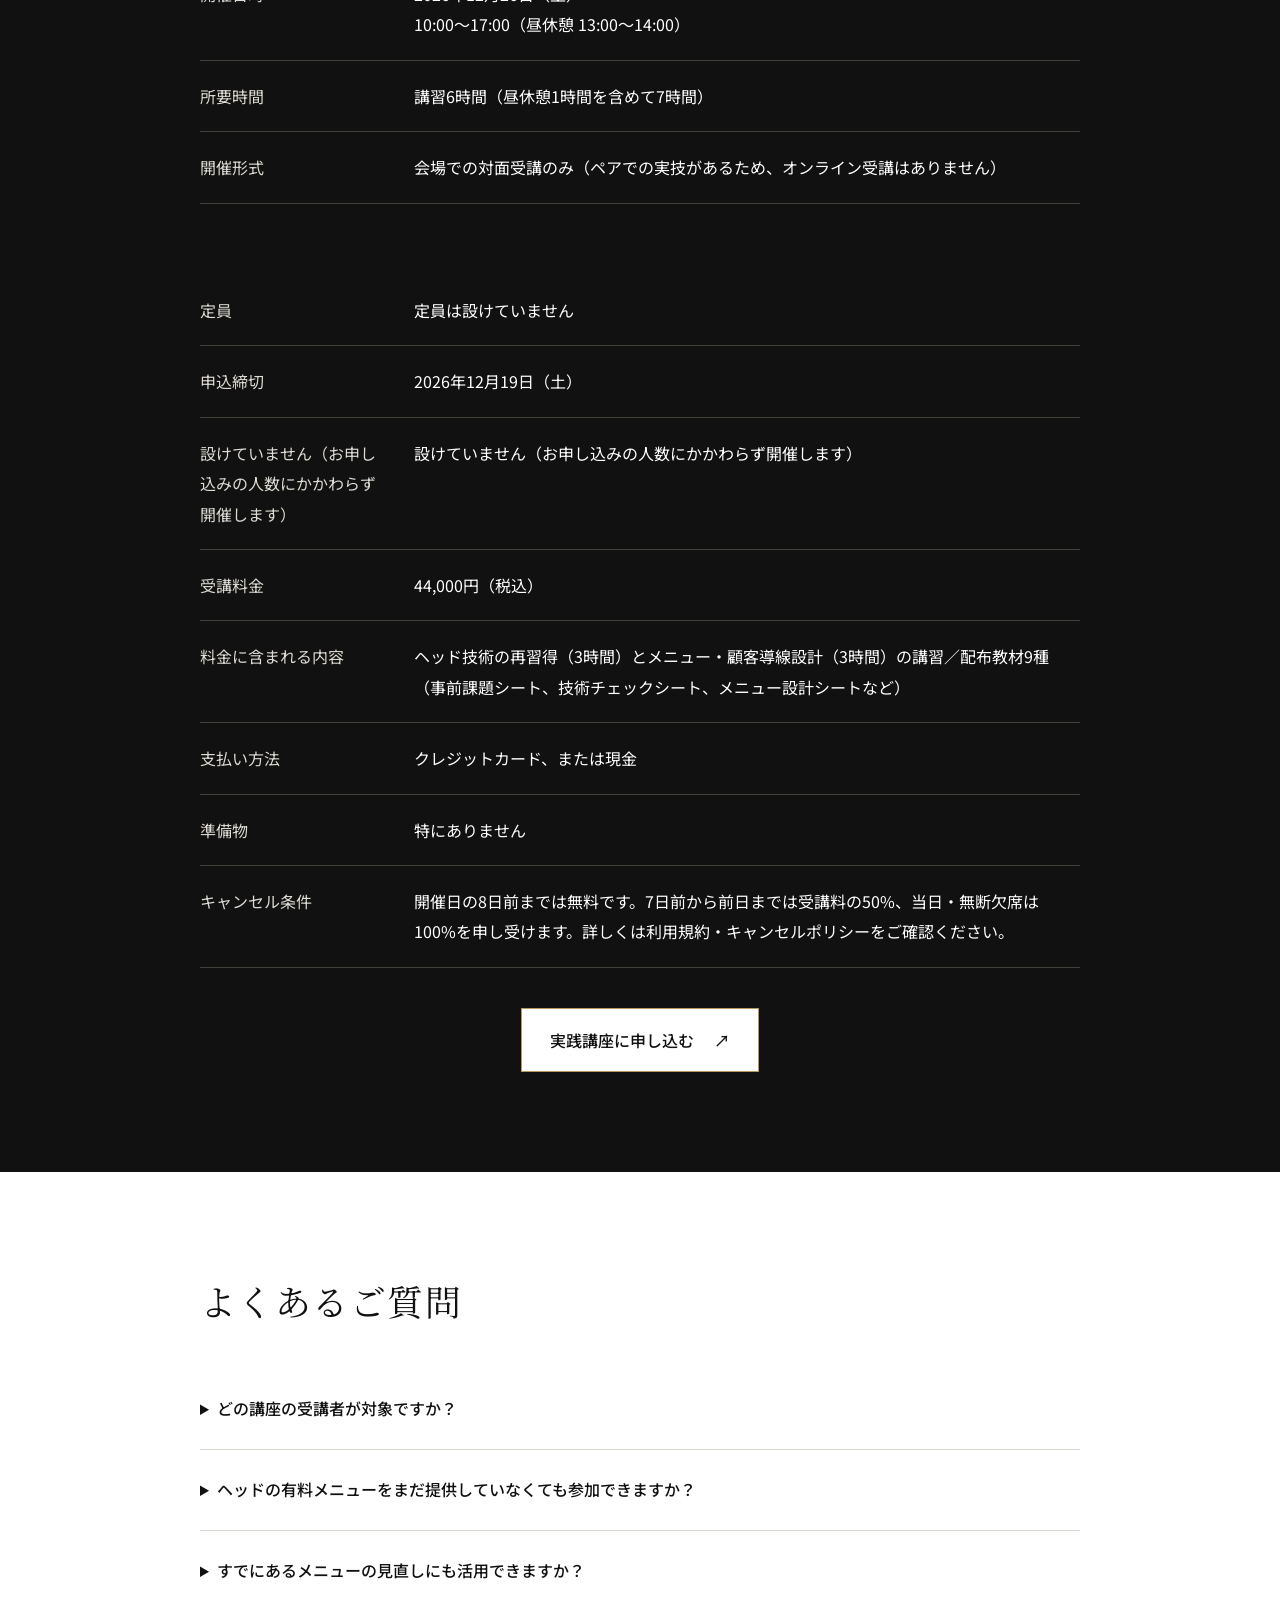
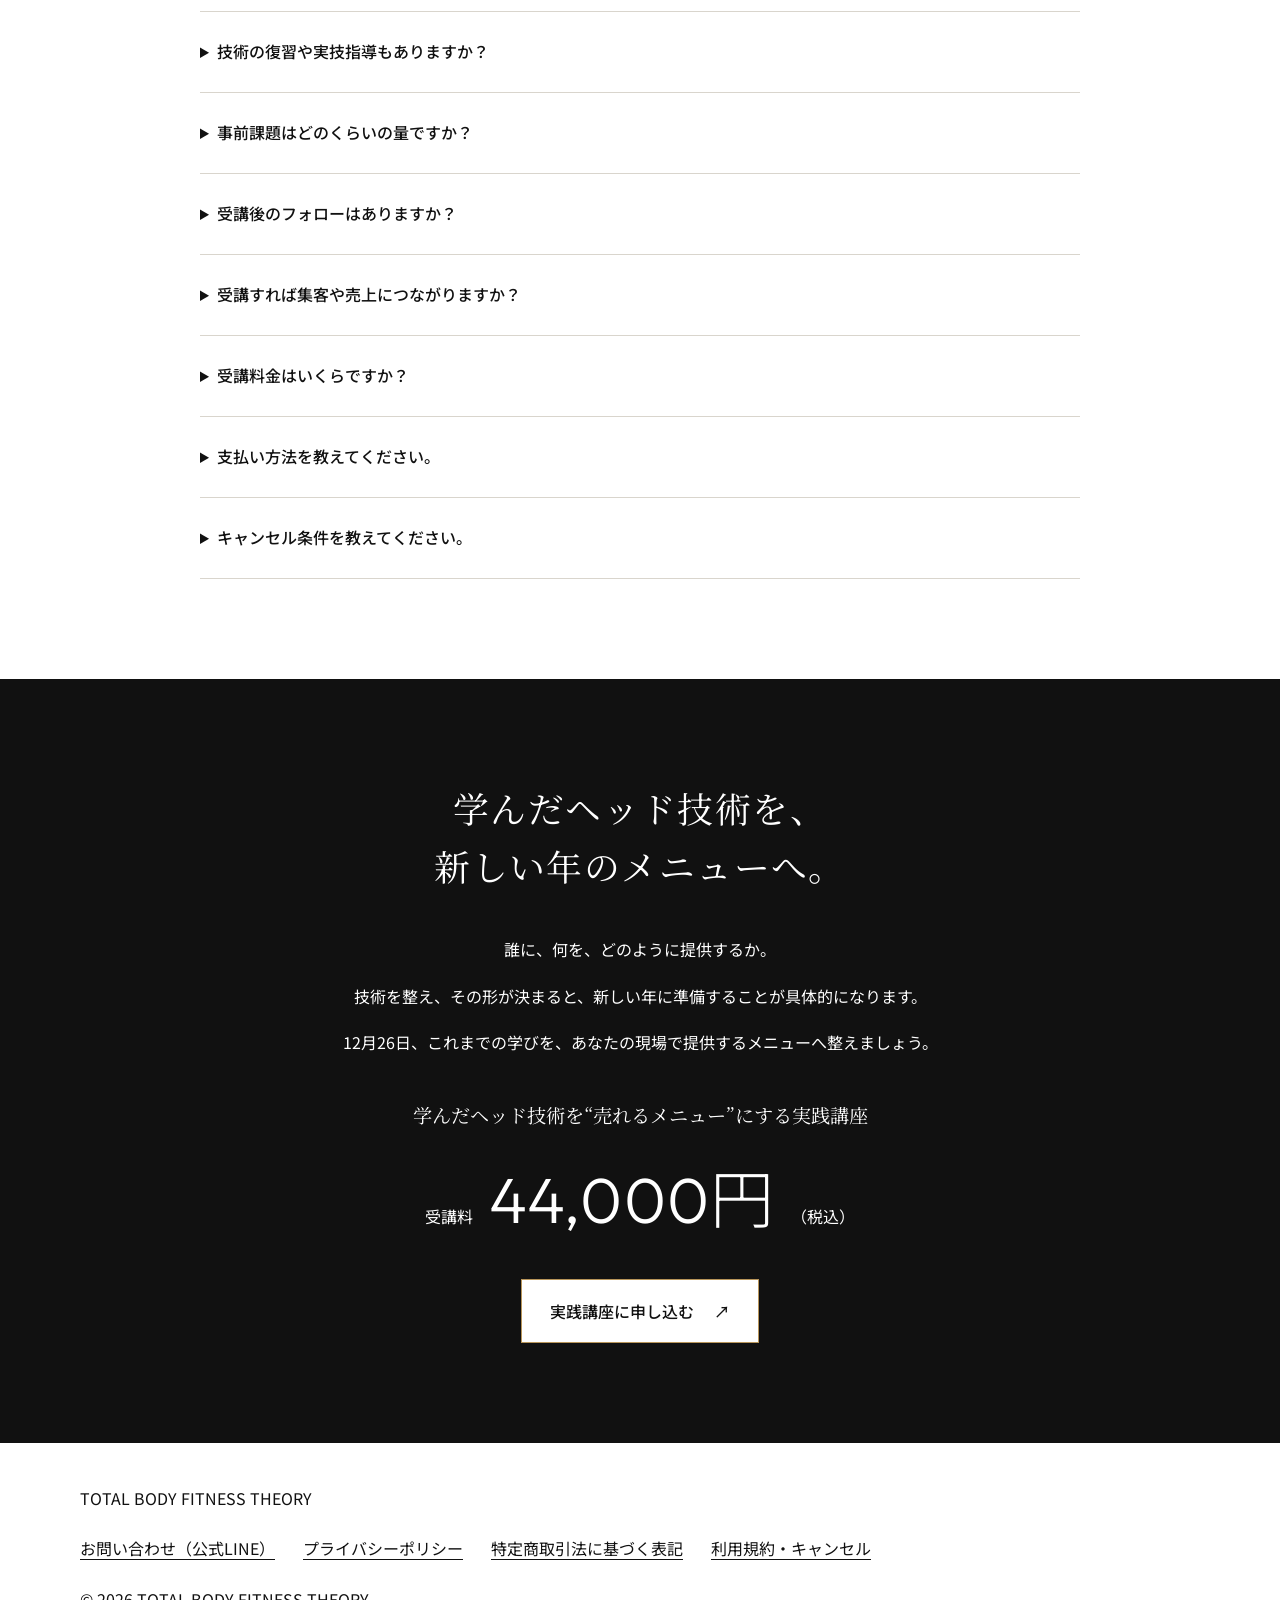
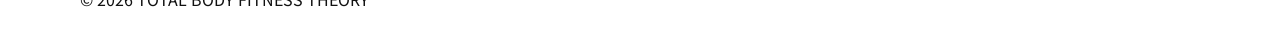
==== commit 17bcf0b3: "Update: 最少催行人数を設けない形に変更 Co-Authored-By: Claude Opus 5.5 <noreply@anthropic.com>" ====
--- a/index.html
+++ b/index.html
@@ -20,7 +20,7 @@
 <section class="is-white" aria-labelledby="targetTitle"><div class="wrap split"><div><h2 id="targetTitle">当日の時間を<wbr>実践に使うために、<br>事前課題があります。</h2><p>お申し込み後、次の内容をご提出いただきます。講師が回答を確認し、技術の共通課題と、メニュー化でつまずいている点を当日の指導に反映します。</p><p>お客様の個人情報や、本人を特定できる症例情報は提出不要です。</p></div><div class="target-card"><h3>対象として想定する方</h3><ul><li>主催者のヘッド技術講座を受講済みの方</li><li>学んだヘッド技術を、有料メニューとして提供したい方</li><li>既存のメニューへの組み込み方を考えたい方</li></ul><h3 class="prework-label">事前課題の内容</h3><ul><li>過去に受講したヘッド講座名・受講時期</li><li>現在の活動と提供メニュー</li><li>ヘッド技術で不安な点</li><li>現在の料金と施術時間</li><li>ヘッドを提案したいお客様のイメージ</li><li>現在使っている予約方法・告知方法</li></ul><ul><li>零式-ヘッドコンディショニング極</li></ul></div></div></section>
 <section class="is-black" aria-labelledby="instructorTitle"><div class="wrap"><h2 id="instructorTitle">学んだ技術を、<br>現場で届けるために。</h2><div class="split"><figure><img class="photo" src="assets/img/lecture-talk.jpg" alt="原口慶篤による過去のセミナーの様子" style="--focus:50% 50%;--focus-m:50% 50%;--ratio:4/3" loading="lazy" width="800" height="1200"><figcaption>過去のセミナーの様子</figcaption></figure><div><h3>原口 慶篤</h3><p>はらぐち のりあつ</p><ul><li>パーソナルトレーナー兼整体師として12年以上、施術と運動指導の現場に立つ</li><li>NASM-PES・NSCA-CPT（民間資格）</li><li>人体解剖実習（5回）</li></ul><p>トレーナー・セラピスト向けの技術教育、セミナー</p><p>2026年、大阪・名古屋・埼玉・東京でセミナーを開催</p><div class="policy"><p>学んだ技術を「商品」として確立し、エンドユーザーであるお客様に届けること。それが、この講座のミッションです。</p></div></div></div></div></section>
 <section class="is-white" aria-labelledby="flowTitle"><div class="wrap"><h2 id="flowTitle">当日の<wbr>タイムテーブル</h2><ol class="timetable"><li class="part"><h3>前半｜技術の再習得　10:00〜13:00</h3></li><li><span class="time">10:00〜10:20</span><div><h4>現状確認と目標設定</h4><p>短い実技で、施術者の姿勢と力み、手の接触、頭部の支え方、圧や速度、声かけを確認。「今日、何を修正するか」をチェックシートに記入します。</p></div></li><li><span class="time">10:20〜10:45</span><div><h4>講師デモと施術前の確認</h4><p>施術前の確認から終了までの流れを講師が実演。希望を聞く順番、実施可否や中止判断の確認、体勢と環境の整え方、技術を選ぶ理由と順番を解説します。</p></div></li><li><span class="time">10:45〜11:25</span><div><h4>基本技術の修正</h4><p>ペアで交代しながら、接触の安定、圧・速度・リズム、手を移すときのつながりを練習。講師が巡回し、一人ずつ具体的に修正します。</p></div></li><li><span class="time">11:25〜11:35</span><div><h4>技術の整理・小休止</h4><p>修正点を記録し、手と姿勢を休めます。</p></div></li><li><span class="time">11:35〜12:15</span><div><h4>メニューとしての組み立て練習</h4><p>導入・中心となる技術・終了の流れを作り、時間内に収める配分を考えます。技術を増やすより、選んだ技術を安定して提供することを重視します。</p></div></li><li><span class="time">12:15〜12:45</span><div><h4>接客を含めた通し実技</h4><p>ヒアリング・説明・短い施術・終了後の確認まで、ペアで通して実施します。</p></div></li><li><span class="time">12:45〜13:00</span><div><h4>修正点の再確認</h4><p>不安の残る部分を再実践し、技術チェックシート・練習方法・基本の施術フローを持ち帰ります。</p></div></li><li class="part"><h3>昼休憩　13:00〜14:00</h3></li><li class="part"><h3>後半｜メニュー・顧客導線設計　14:00〜17:00</h3></li><li><span class="time">14:00〜14:25</span><div><h4>誰に何を届けるか</h4><p>既存のお客様を想定して対象を絞り、「誰に・何を・どのように提供するか」を一文にまとめます。</p></div></li><li><span class="time">14:25〜15:00</span><div><h4>時間・料金・提供内容を決める</h4><p>販売するヘッドメニューを1つ作り、メニュー設計シートを完成させます。</p></div></li><li><span class="time">15:00〜15:30</span><div><h4>お客様への説明と提案の練習</h4><p>内容と料金の説明、「今のメニューと何が違うの？」への答え方を練習。30秒程度の紹介文と、よくある質問への回答をつくります。</p></div></li><li><span class="time">15:30〜15:40</span><div><h4>整理・小休止</h4><p>作ったメニューと説明文を見直します。</p></div></li><li><span class="time">15:40〜16:10</span><div><h4>告知から予約までの導線づくり</h4><p>既存のお客様向けLINE案内文、メニュー紹介文、予約時の確認項目、予約確定後の案内文をつくり、まず1つの予約経路を完成させます。</p></div></li><li><span class="time">16:10〜16:35</span><div><h4>満足度と次回提案の設計</h4><p>来店時の希望確認から、終了後の確認、希望に応じた次回の案内まで。来店から終了後までの接客チェックリストをつくります。</p></div></li><li><span class="time">16:35〜16:55</span><div><h4>発表と最終修正</h4><p>作ったメニューと導線をペアで説明し、相互に確認します。</p></div></li><li><span class="time">16:55〜17:00</span><div><h4>実行日を決める</h4><p>メニューの最終確認日、最初の案内を出す日、振り返る日を記録します。</p></div></li></ol><p class="note">技術の確認は、資格認定や技術の完全習得を保証するものではありません。時間配分は当日の進行により前後することがあります。</p></div></section>
-<section class="is-black" id="overview" aria-labelledby="overviewTitle"><div class="wrap narrow"><h2 id="overviewTitle">開催概要・受講料金</h2><p class="price"><span>受講料</span><strong>44,000円</strong><span>（税込）</span></p><dl class="overview"><div><dt>講座名</dt><dd>学んだヘッド技術を“売れるメニュー”にする実践講座</dd></div><div><dt>参加対象</dt><dd>主催者のヘッド技術講座を受講済みの方<br>対象講座：零式-ヘッドコンディショニング極</dd></div><div><dt>開催日時</dt><dd>2026年12月26日（土）<br>10:00〜17:00（昼休憩 13:00〜14:00）</dd></div><div><dt>所要時間</dt><dd>講習6時間（昼休憩1時間を含めて7時間）</dd></div><div><dt>開催形式</dt><dd>会場での対面受講のみ（ペアでの実技があるため、オンライン受講はありません）</dd></div><div><dt>会場</dt><dd>決まりしだい、お申し込みの方にご案内します</dd></div><div><dt>定員</dt><dd>定員は設けていません</dd></div><div><dt>申込締切</dt><dd>2026年12月19日（土）</dd></div><div><dt>最少催行人数</dt><dd>5名（5名に満たない場合は中止し、お支払い済みの受講料は全額返金します）</dd></div><div><dt>受講料金</dt><dd>44,000円（税込）</dd></div><div><dt>料金に含まれる内容</dt><dd>ヘッド技術の再習得（3時間）とメニュー・顧客導線設計（3時間）の講習／配布教材9種（事前課題シート、技術チェックシート、メニュー設計シートなど）</dd></div><div><dt>支払い方法</dt><dd>クレジットカード、または現金</dd></div><div><dt>準備物</dt><dd>特にありません</dd></div><div><dt>キャンセル条件</dt><dd>開催日の8日前までは無料です。7日前から前日までは受講料の50%、当日・無断欠席は100%を申し受けます。詳しくは利用規約・キャンセルポリシーをご確認ください。</dd></div></dl><div class="cta-group"><a class="btn" href="https://forms.gle/SWR2AjJEjsTACsHn6" rel="noopener">実践講座に申し込む <span aria-hidden="true">↗</span></a></div></div></section>
+<section class="is-black" id="overview" aria-labelledby="overviewTitle"><div class="wrap narrow"><h2 id="overviewTitle">開催概要・受講料金</h2><p class="price"><span>受講料</span><strong>44,000円</strong><span>（税込）</span></p><dl class="overview"><div><dt>講座名</dt><dd>学んだヘッド技術を“売れるメニュー”にする実践講座</dd></div><div><dt>参加対象</dt><dd>主催者のヘッド技術講座を受講済みの方<br>対象講座：零式-ヘッドコンディショニング極</dd></div><div><dt>開催日時</dt><dd>2026年12月26日（土）<br>10:00〜17:00（昼休憩 13:00〜14:00）</dd></div><div><dt>所要時間</dt><dd>講習6時間（昼休憩1時間を含めて7時間）</dd></div><div><dt>開催形式</dt><dd>会場での対面受講のみ（ペアでの実技があるため、オンライン受講はありません）</dd></div><div><dt>会場</dt><dd>決まりしだい、お申し込みの方にご案内します</dd></div><div><dt>定員</dt><dd>定員は設けていません</dd></div><div><dt>申込締切</dt><dd>2026年12月19日（土）</dd></div><div><dt>設けていません（お申し込みの人数にかかわらず開催します）</dt><dd>設けていません（お申し込みの人数にかかわらず開催します）</dd></div><div><dt>受講料金</dt><dd>44,000円（税込）</dd></div><div><dt>料金に含まれる内容</dt><dd>ヘッド技術の再習得（3時間）とメニュー・顧客導線設計（3時間）の講習／配布教材9種（事前課題シート、技術チェックシート、メニュー設計シートなど）</dd></div><div><dt>支払い方法</dt><dd>クレジットカード、または現金</dd></div><div><dt>準備物</dt><dd>特にありません</dd></div><div><dt>キャンセル条件</dt><dd>開催日の8日前までは無料です。7日前から前日までは受講料の50%、当日・無断欠席は100%を申し受けます。詳しくは利用規約・キャンセルポリシーをご確認ください。</dd></div></dl><div class="cta-group"><a class="btn" href="https://forms.gle/SWR2AjJEjsTACsHn6" rel="noopener">実践講座に申し込む <span aria-hidden="true">↗</span></a></div></div></section>
 <section class="is-white" aria-labelledby="faqTitle"><div class="wrap narrow"><h2 id="faqTitle">よくあるご質問</h2><details><summary>どの講座の受講者が対象ですか？</summary><p>主催者のヘッド技術講座を受講済みの方が対象です。対象となる講座名は、募集開始前にこのページで明記します。</p></details><details><summary>ヘッドの有料メニューをまだ提供していなくても参加できますか？</summary><p>参加できます。学んだヘッド技術を、これから有料メニューにしたい方を想定した講座です。</p></details><details><summary>すでにあるメニューの見直しにも活用できますか？</summary><p>活用できます。既存メニューへの組み込み方や、お客様への説明の仕方も、講座で扱う内容です。</p></details><details><summary>技術の復習や実技指導もありますか？</summary><p>あります。前半の3時間で、ペアでの実技と講師の巡回指導を行い、一人ずつ具体的な修正点をお伝えします。</p></details><details><summary>事前課題はどのくらいの量ですか？</summary><p>受講した講座名、現在の活動とメニュー、技術で不安な点など6項目です。お客様の個人情報や症例情報は提出不要です。</p></details><details><summary>受講後のフォローはありますか？</summary><p>受講後のフォローは、この講座には含まれていません。</p></details><details><summary>受講すれば集客や売上につながりますか？</summary><p>この講座で扱うのは、技術の見直しと、メニュー・案内・予約の流れの具体化です。集客数や売上をお約束するものではありません。</p></details><details><summary>受講料金はいくらですか？</summary><p>受講料は44,000円（税込）です。</p></details><details><summary>支払い方法を教えてください。</summary><p>クレジットカード、または現金</p></details><details><summary>キャンセル条件を教えてください。</summary><p>開催日の8日前までは無料です。7日前から前日までは受講料の50%、当日・無断欠席は100%を申し受けます。詳しくは利用規約・キャンセルポリシーをご確認ください。</p></details></div></section>
 <section class="is-black final" aria-labelledby="finalTitle"><div class="wrap"><h2 id="finalTitle">学んだヘッド技術を、<br>新しい年の<wbr>メニューへ。</h2><p>誰に、何を、どのように提供するか。</p><p>技術を整え、その形が決まると、新しい年に準備することが具体的になります。</p><p>12月26日、これまでの学びを、あなたの現場で提供するメニューへ整えましょう。</p><p class="course-name">学んだヘッド技術を“売れるメニュー”にする実践講座</p><p class="price"><span>受講料</span><strong>44,000円</strong><span>（税込）</span></p><div class="cta-group"><a class="btn" href="https://forms.gle/SWR2AjJEjsTACsHn6" rel="noopener">実践講座に申し込む <span aria-hidden="true">↗</span></a></div></div></section>
 </main>
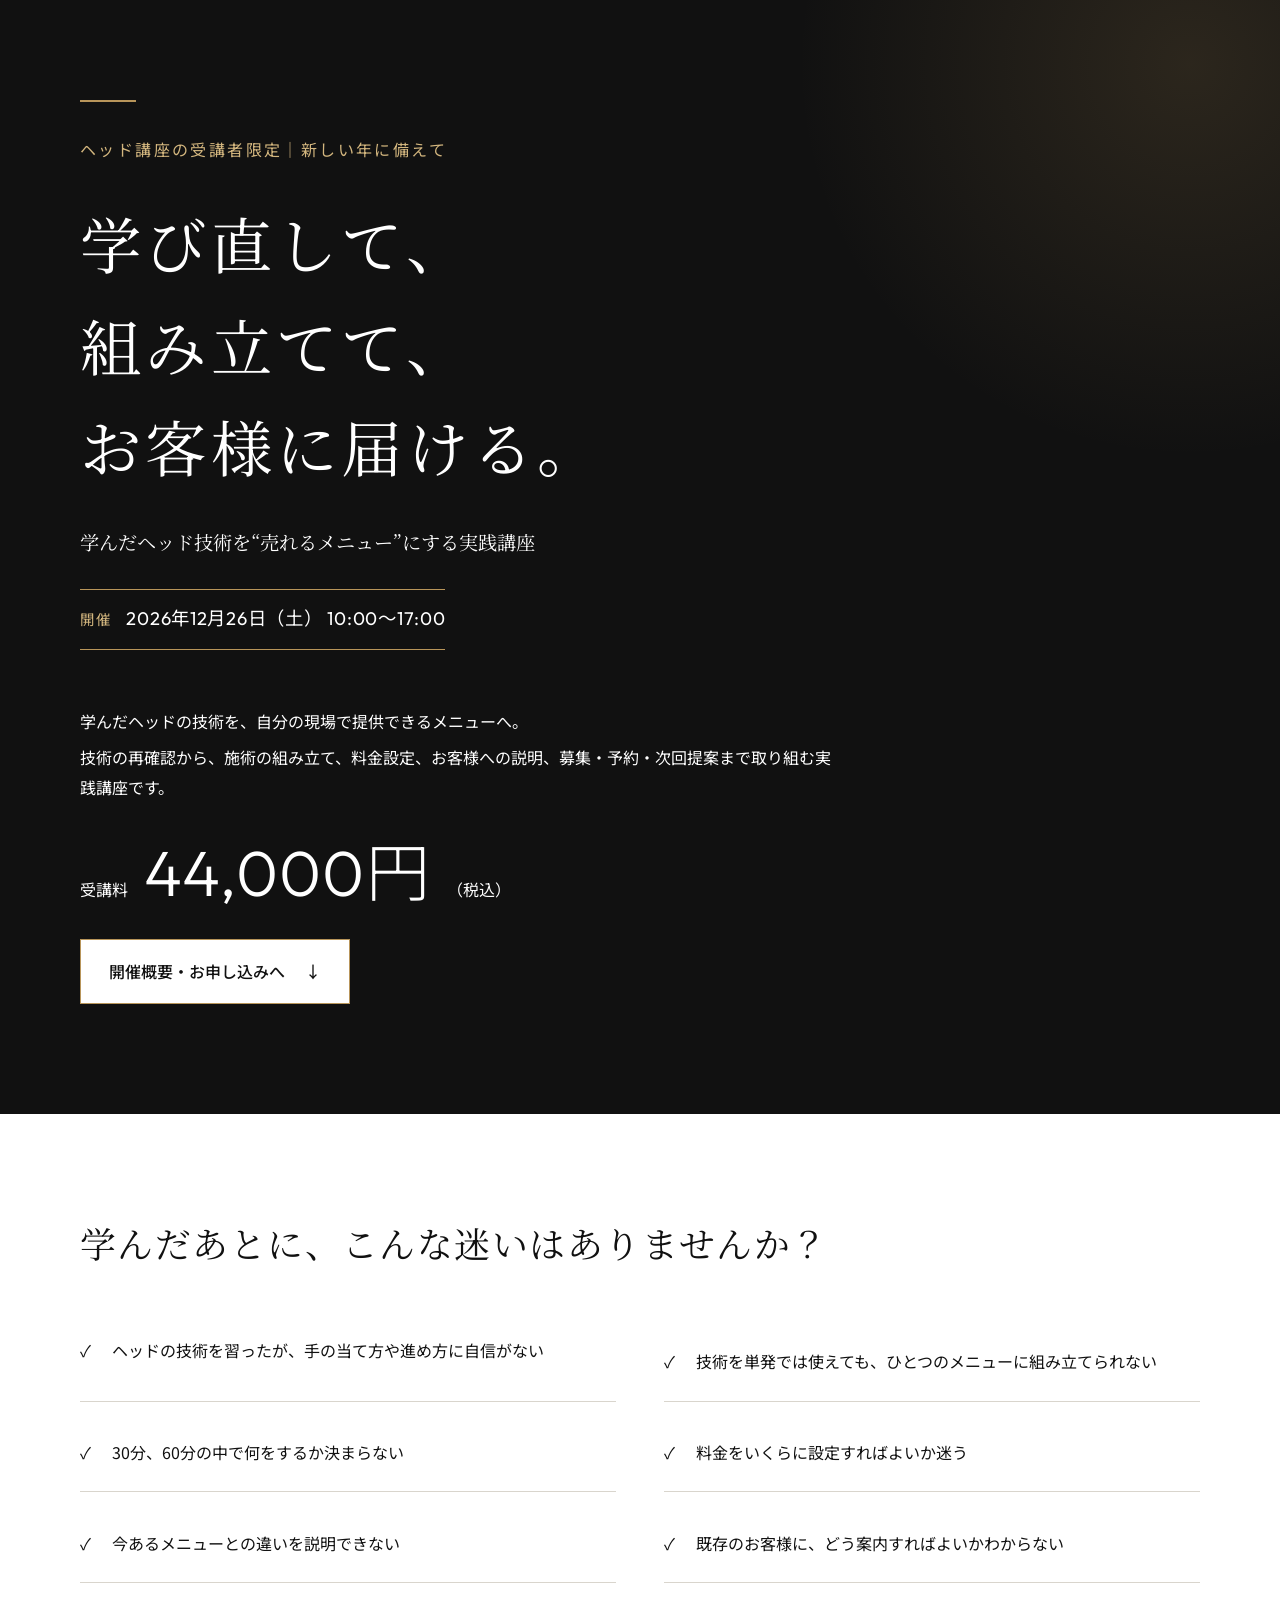
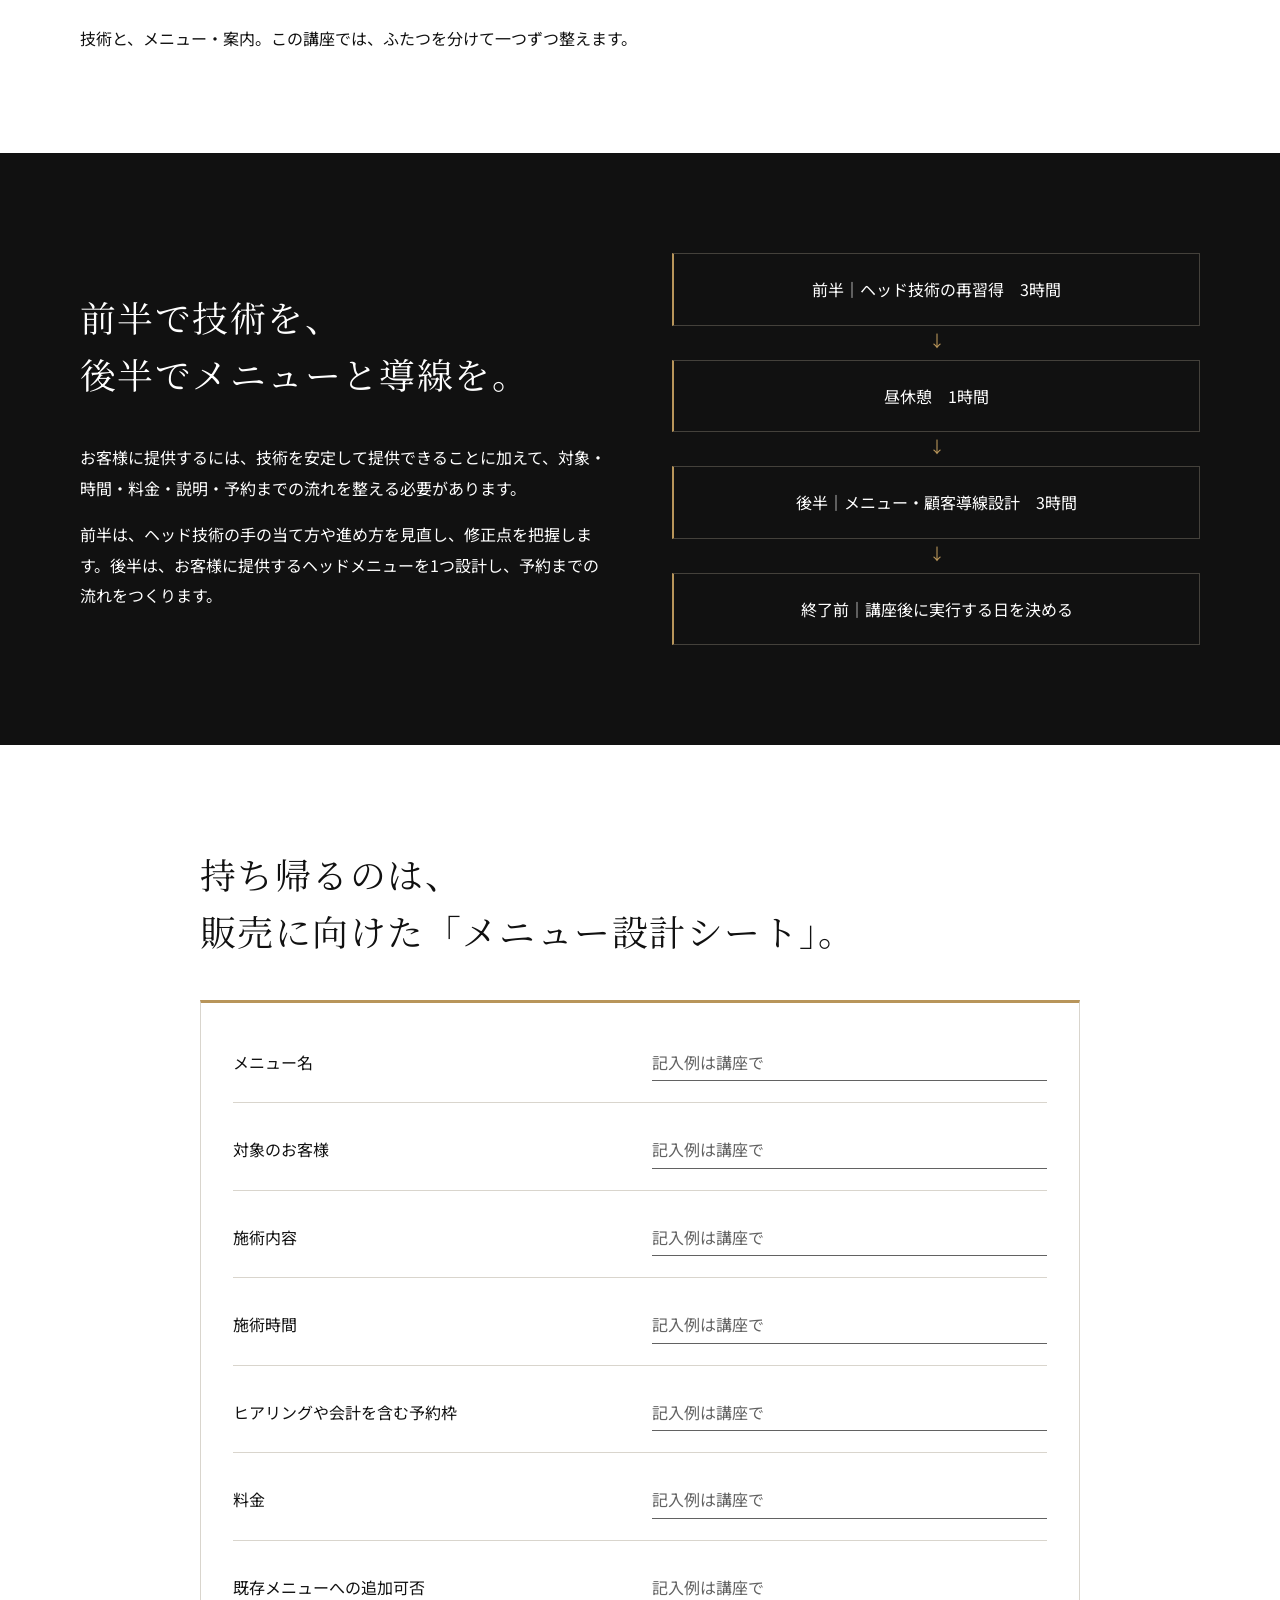
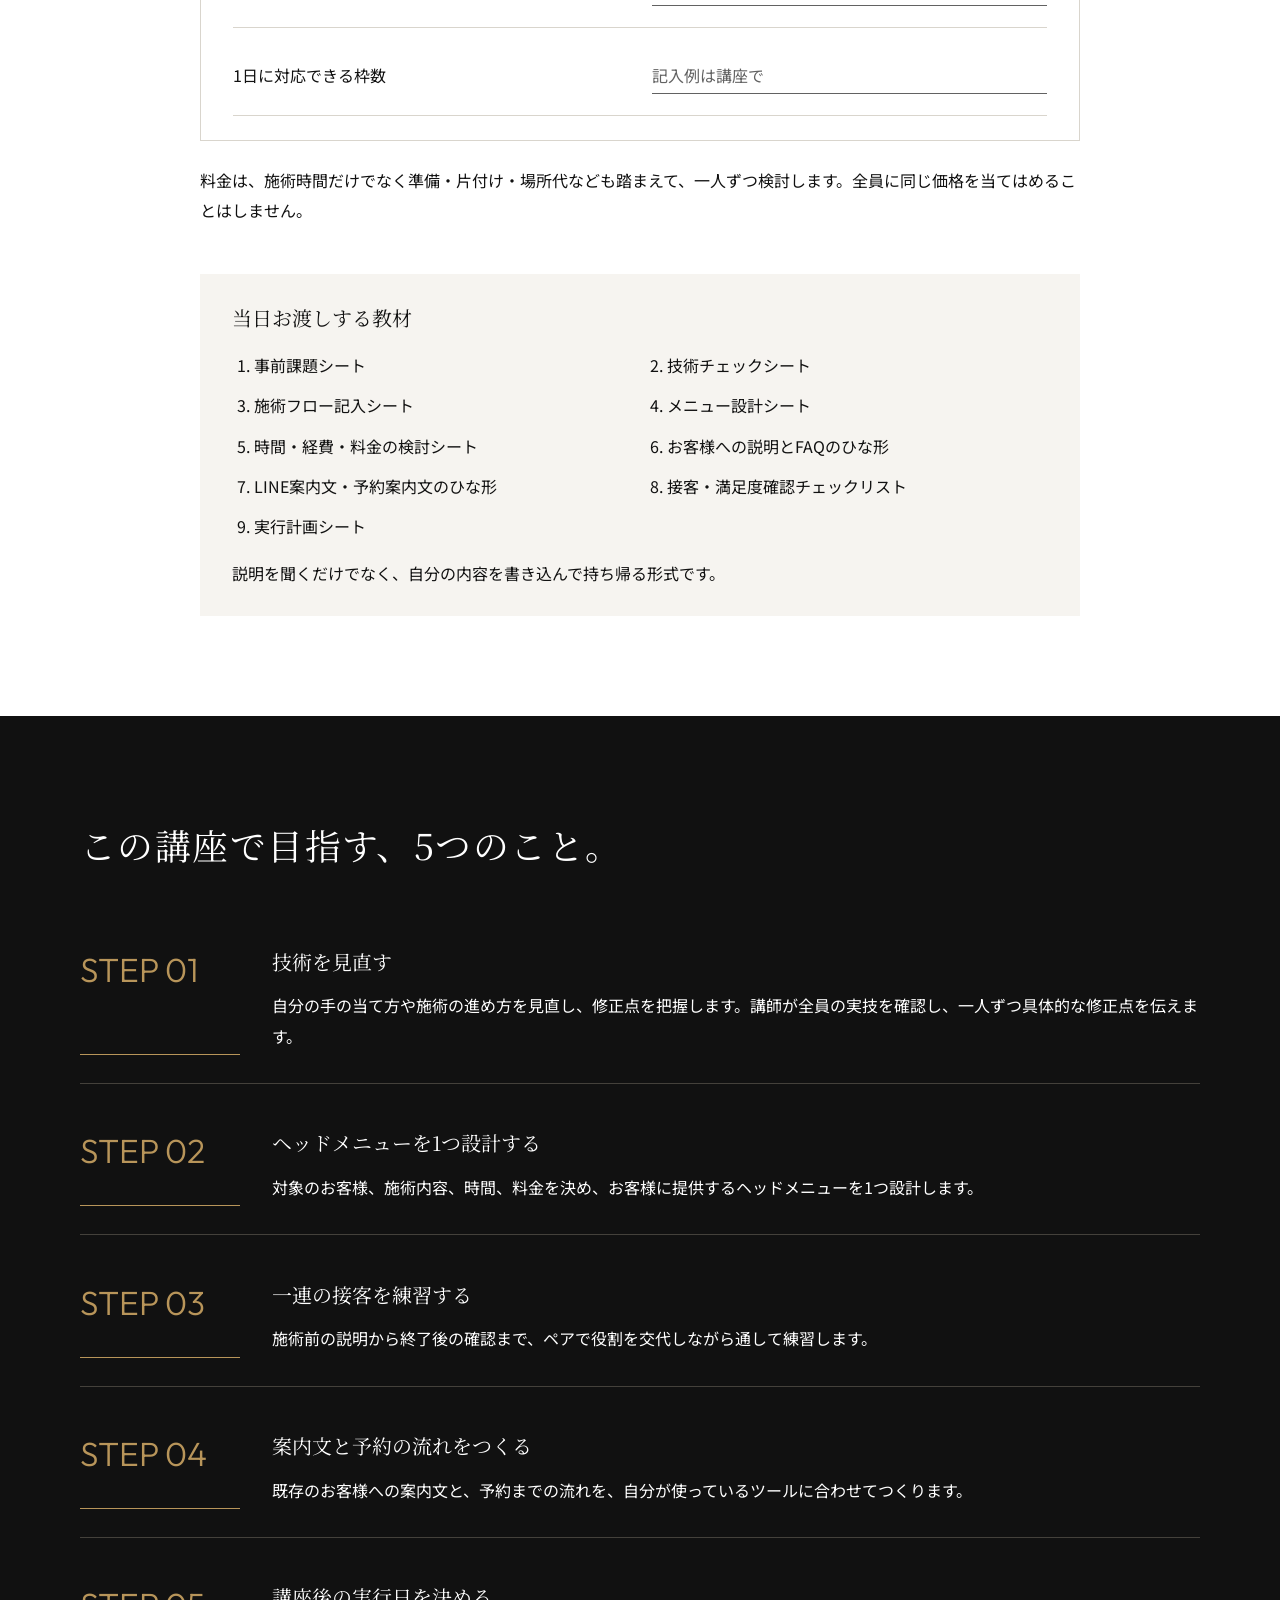
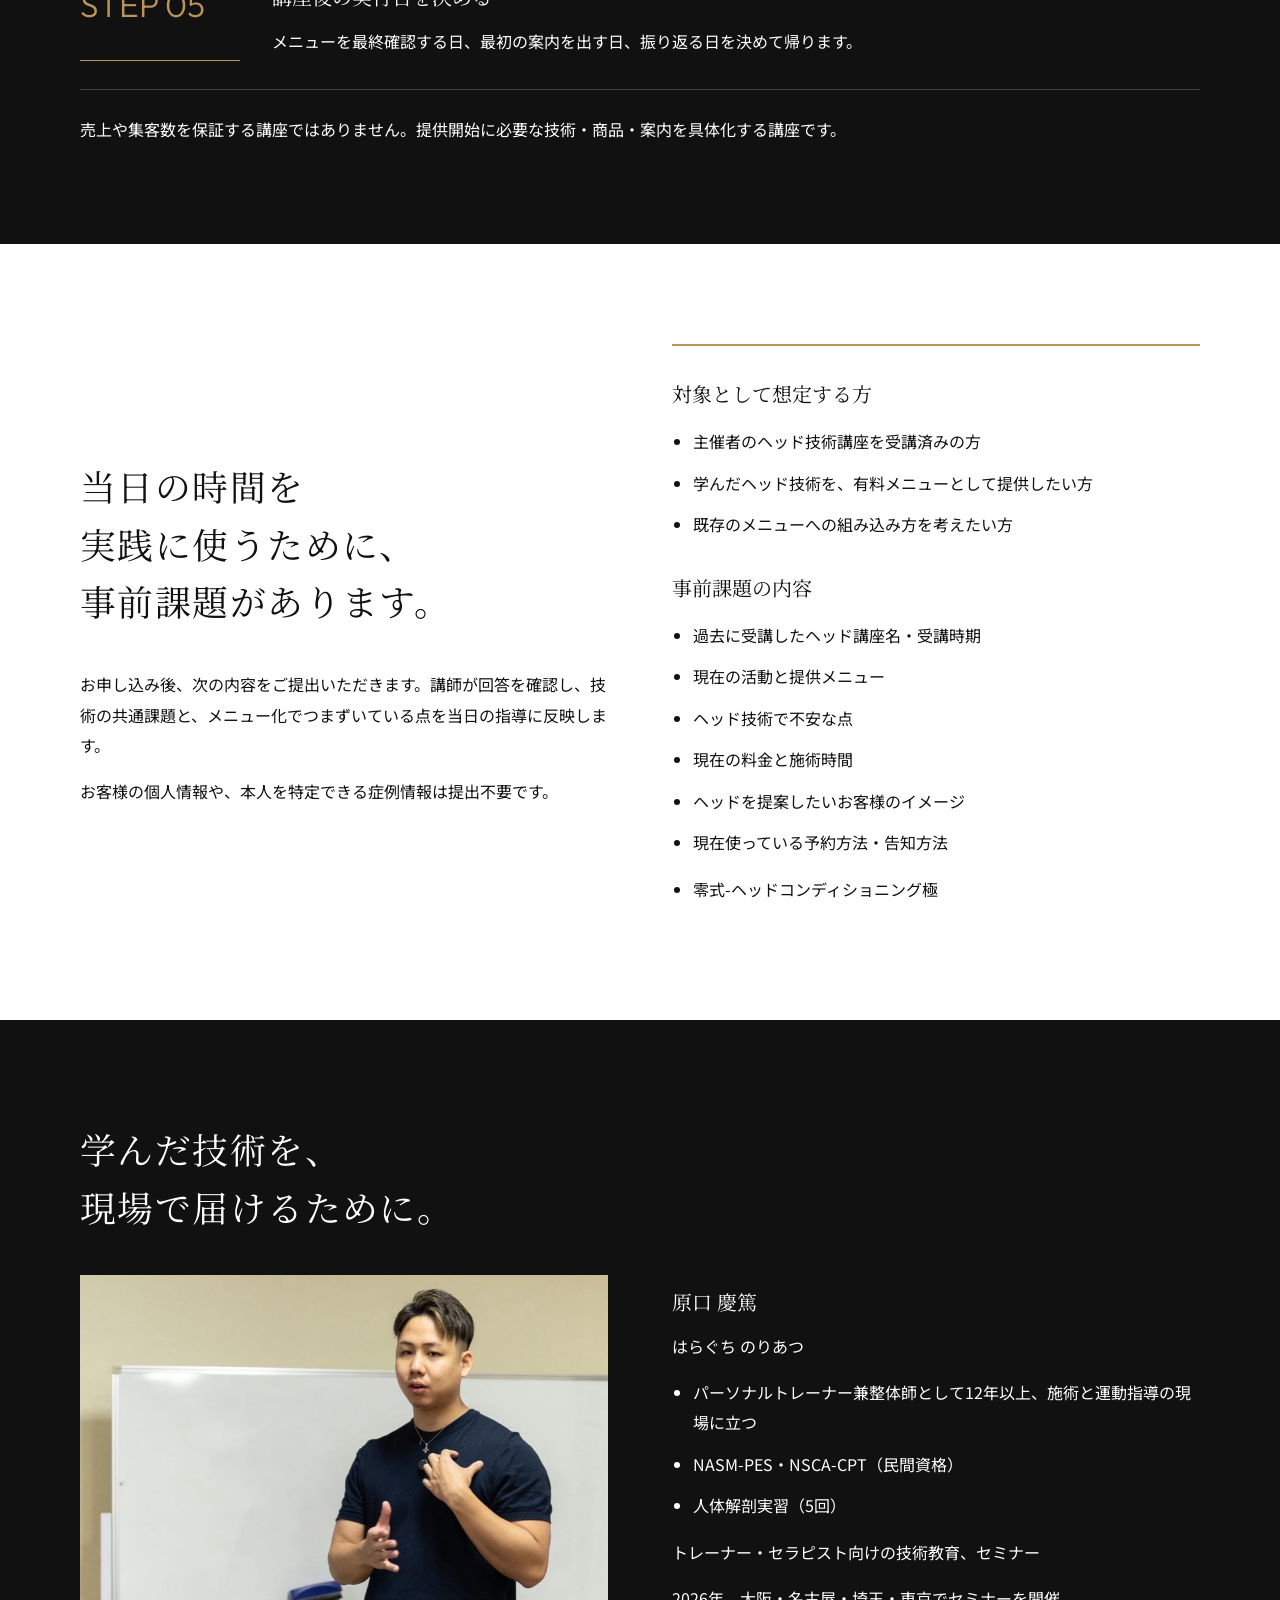
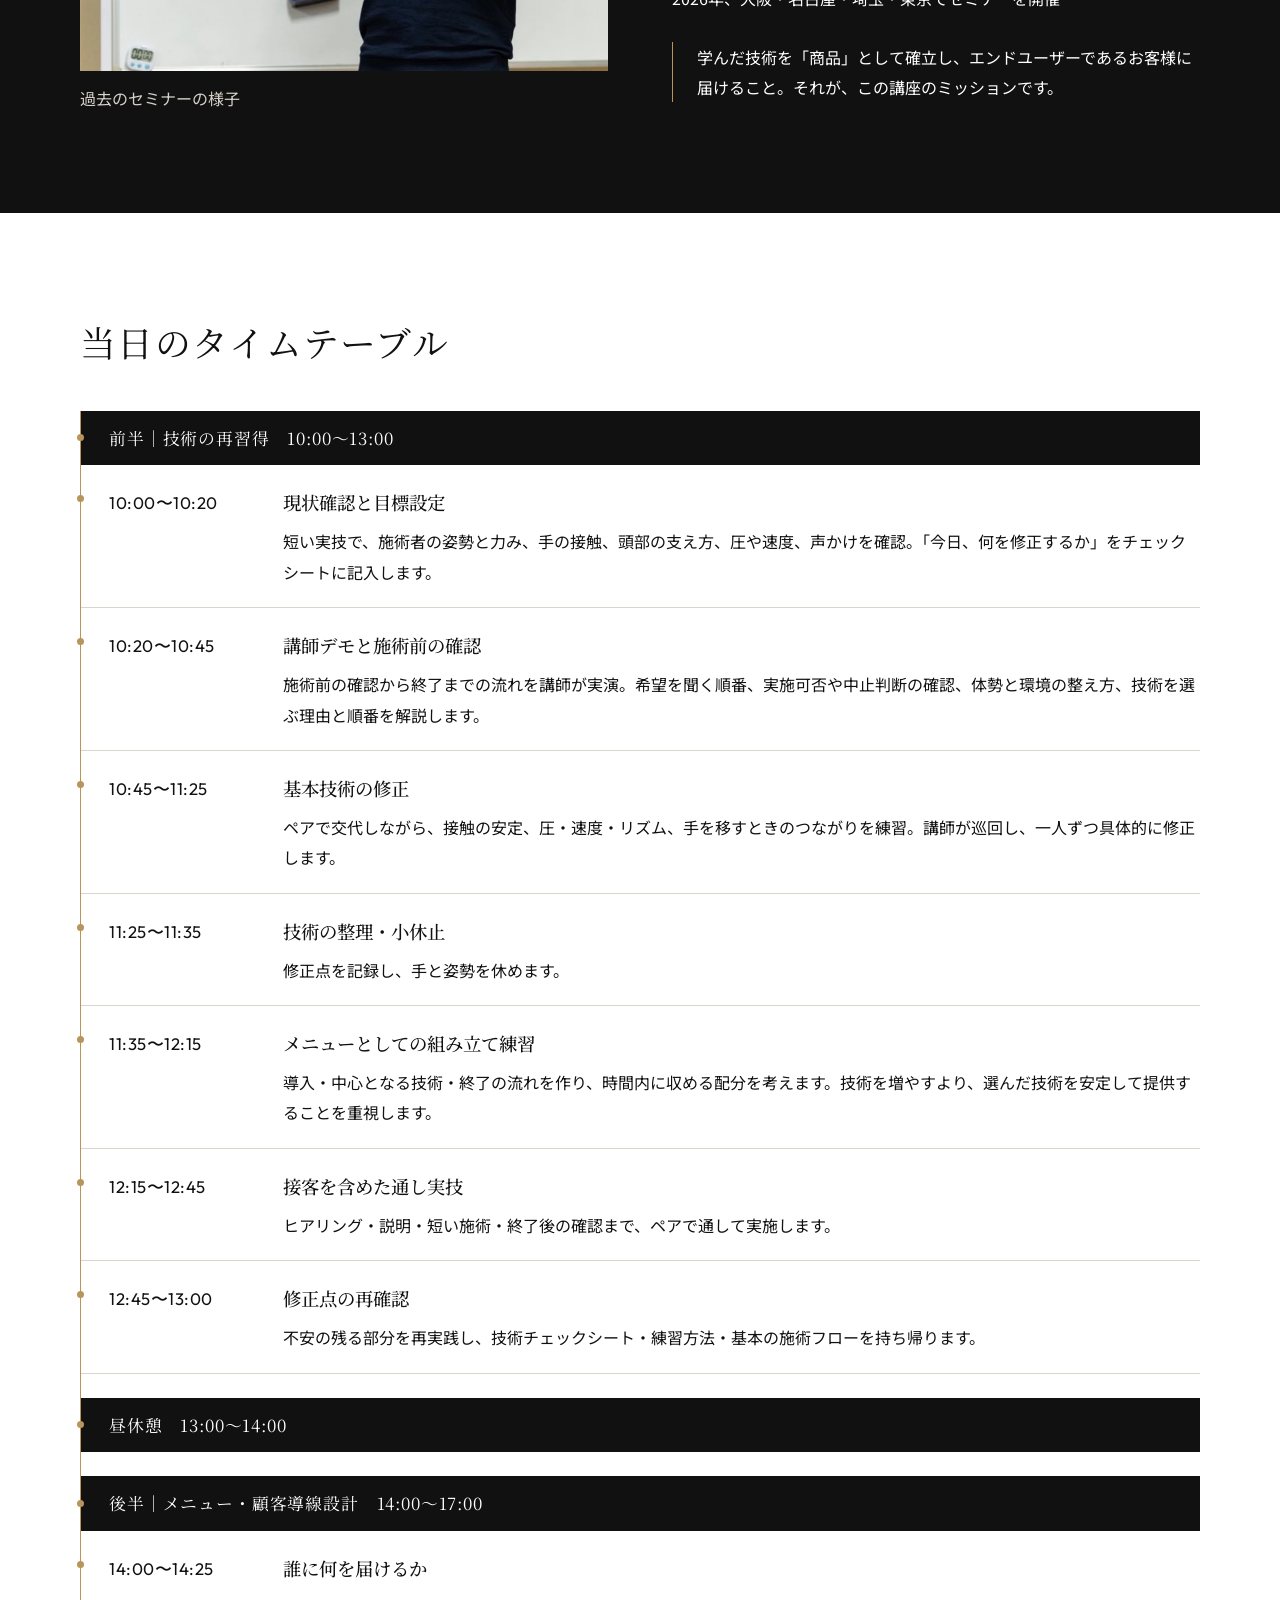
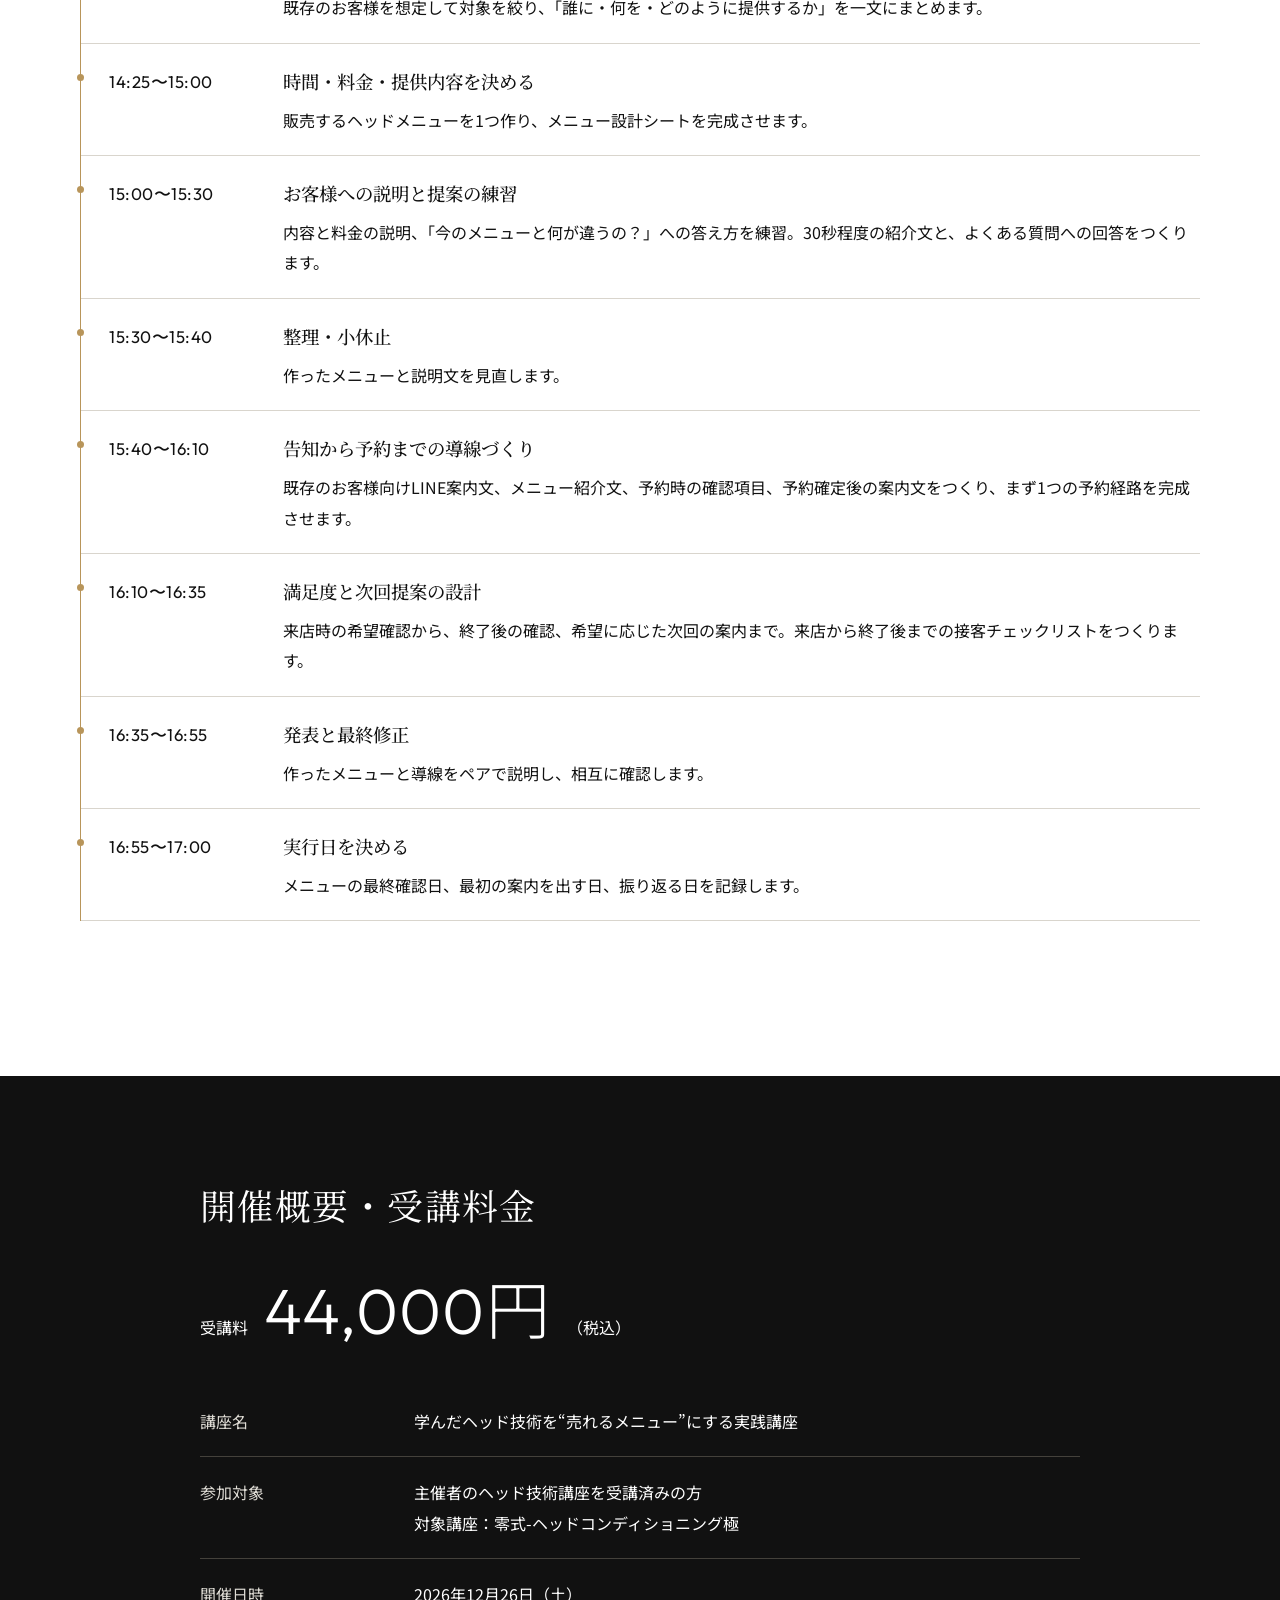
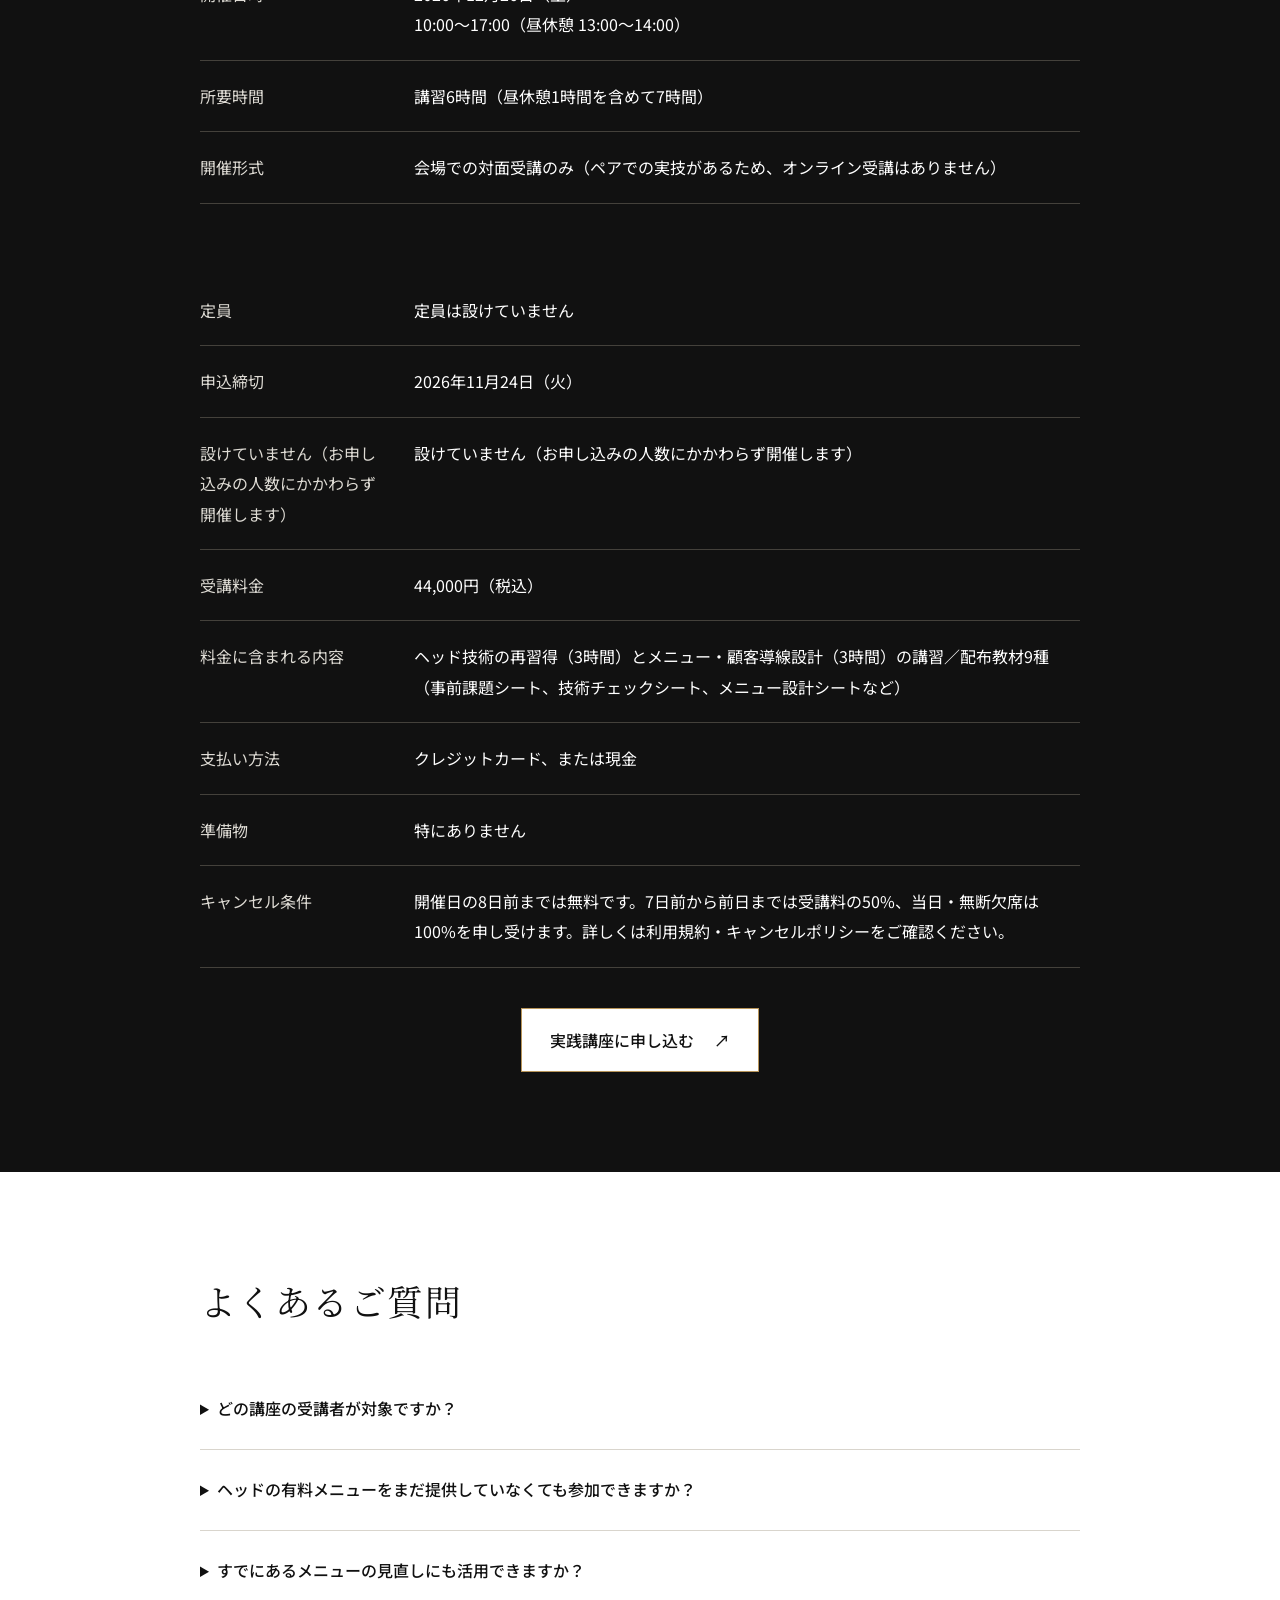
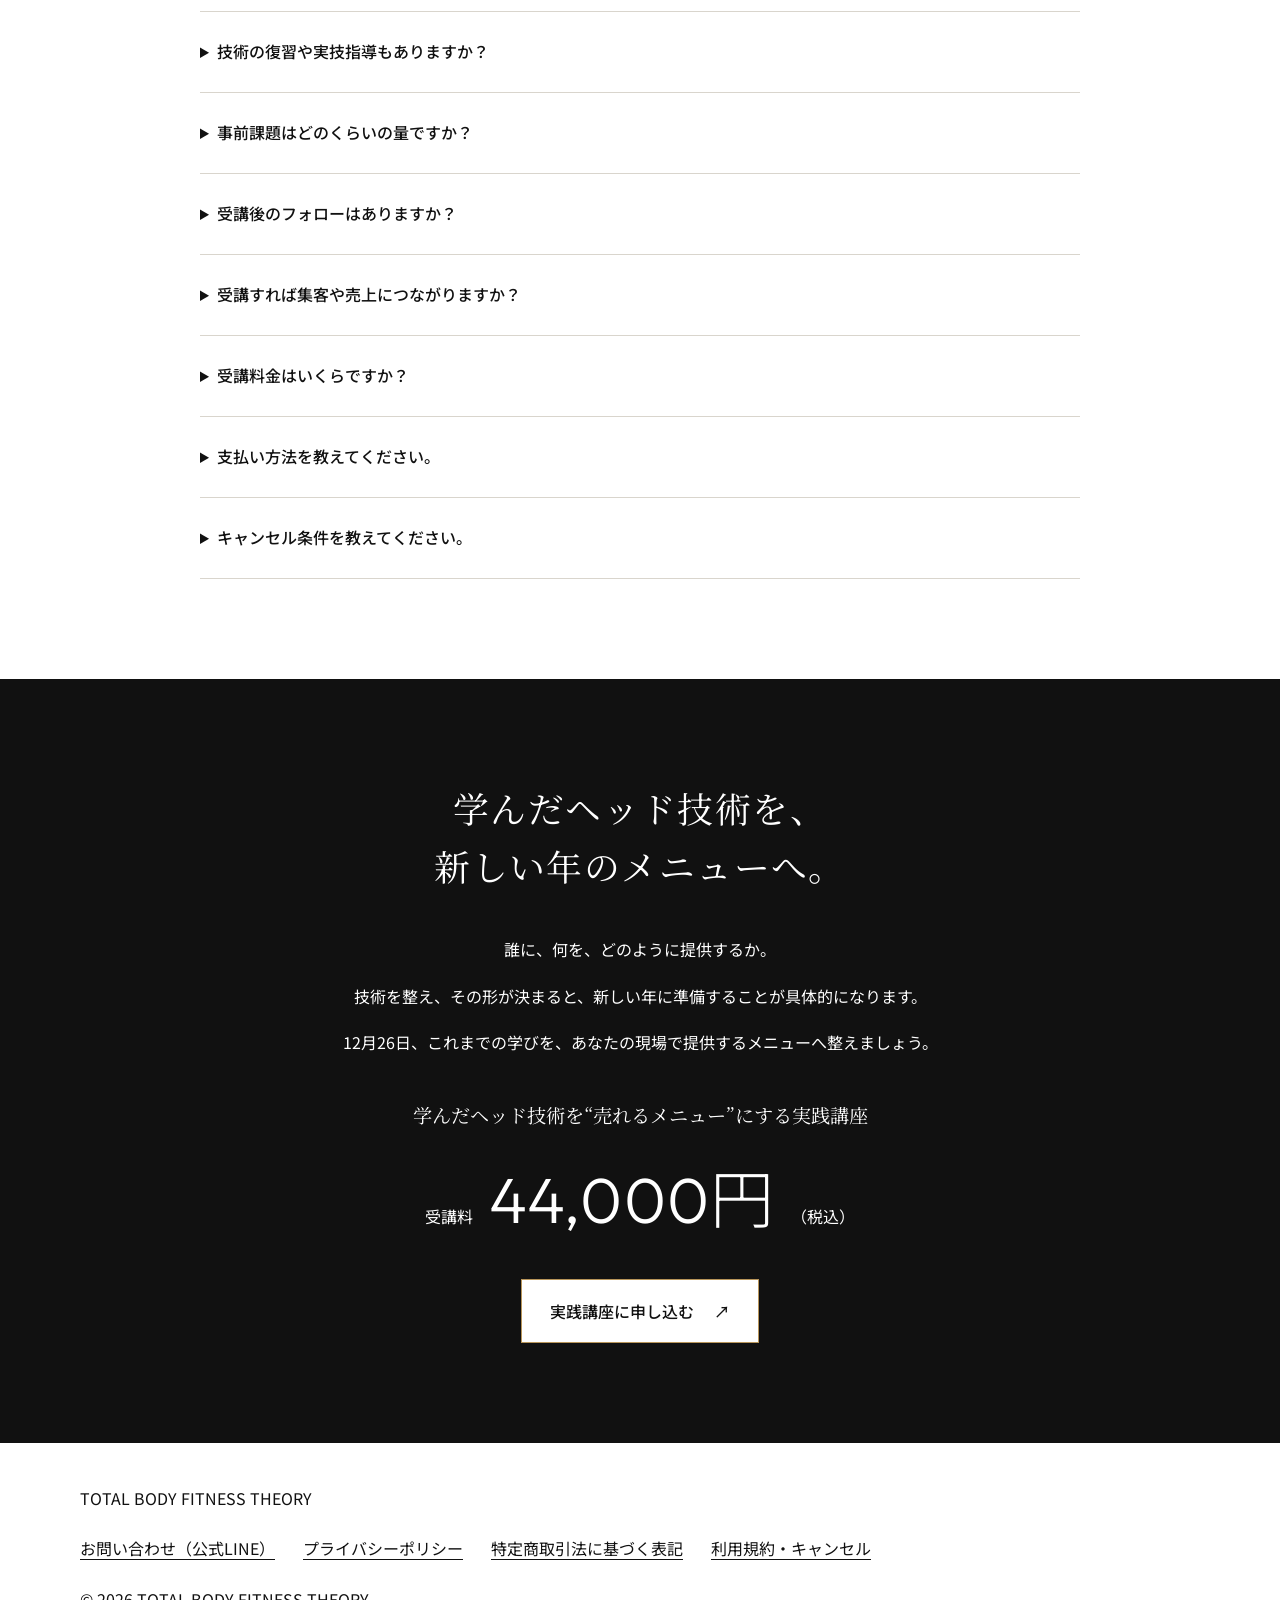
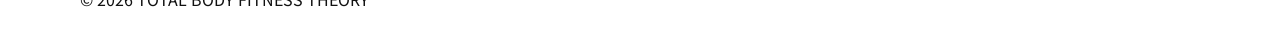
==== commit 57a77bab: "申込締切を2026年11月24日（火）に変更 Co-Authored-By: Claude Opus 5.5 <noreply@anthropic.com>" ====
--- a/index.html
+++ b/index.html
@@ -20,7 +20,7 @@
 <section class="is-white" aria-labelledby="targetTitle"><div class="wrap split"><div><h2 id="targetTitle">当日の時間を<wbr>実践に使うために、<br>事前課題があります。</h2><p>お申し込み後、次の内容をご提出いただきます。講師が回答を確認し、技術の共通課題と、メニュー化でつまずいている点を当日の指導に反映します。</p><p>お客様の個人情報や、本人を特定できる症例情報は提出不要です。</p></div><div class="target-card"><h3>対象として想定する方</h3><ul><li>主催者のヘッド技術講座を受講済みの方</li><li>学んだヘッド技術を、有料メニューとして提供したい方</li><li>既存のメニューへの組み込み方を考えたい方</li></ul><h3 class="prework-label">事前課題の内容</h3><ul><li>過去に受講したヘッド講座名・受講時期</li><li>現在の活動と提供メニュー</li><li>ヘッド技術で不安な点</li><li>現在の料金と施術時間</li><li>ヘッドを提案したいお客様のイメージ</li><li>現在使っている予約方法・告知方法</li></ul><ul><li>零式-ヘッドコンディショニング極</li></ul></div></div></section>
 <section class="is-black" aria-labelledby="instructorTitle"><div class="wrap"><h2 id="instructorTitle">学んだ技術を、<br>現場で届けるために。</h2><div class="split"><figure><img class="photo" src="assets/img/lecture-talk.jpg" alt="原口慶篤による過去のセミナーの様子" style="--focus:50% 50%;--focus-m:50% 50%;--ratio:4/3" loading="lazy" width="800" height="1200"><figcaption>過去のセミナーの様子</figcaption></figure><div><h3>原口 慶篤</h3><p>はらぐち のりあつ</p><ul><li>パーソナルトレーナー兼整体師として12年以上、施術と運動指導の現場に立つ</li><li>NASM-PES・NSCA-CPT（民間資格）</li><li>人体解剖実習（5回）</li></ul><p>トレーナー・セラピスト向けの技術教育、セミナー</p><p>2026年、大阪・名古屋・埼玉・東京でセミナーを開催</p><div class="policy"><p>学んだ技術を「商品」として確立し、エンドユーザーであるお客様に届けること。それが、この講座のミッションです。</p></div></div></div></div></section>
 <section class="is-white" aria-labelledby="flowTitle"><div class="wrap"><h2 id="flowTitle">当日の<wbr>タイムテーブル</h2><ol class="timetable"><li class="part"><h3>前半｜技術の再習得　10:00〜13:00</h3></li><li><span class="time">10:00〜10:20</span><div><h4>現状確認と目標設定</h4><p>短い実技で、施術者の姿勢と力み、手の接触、頭部の支え方、圧や速度、声かけを確認。「今日、何を修正するか」をチェックシートに記入します。</p></div></li><li><span class="time">10:20〜10:45</span><div><h4>講師デモと施術前の確認</h4><p>施術前の確認から終了までの流れを講師が実演。希望を聞く順番、実施可否や中止判断の確認、体勢と環境の整え方、技術を選ぶ理由と順番を解説します。</p></div></li><li><span class="time">10:45〜11:25</span><div><h4>基本技術の修正</h4><p>ペアで交代しながら、接触の安定、圧・速度・リズム、手を移すときのつながりを練習。講師が巡回し、一人ずつ具体的に修正します。</p></div></li><li><span class="time">11:25〜11:35</span><div><h4>技術の整理・小休止</h4><p>修正点を記録し、手と姿勢を休めます。</p></div></li><li><span class="time">11:35〜12:15</span><div><h4>メニューとしての組み立て練習</h4><p>導入・中心となる技術・終了の流れを作り、時間内に収める配分を考えます。技術を増やすより、選んだ技術を安定して提供することを重視します。</p></div></li><li><span class="time">12:15〜12:45</span><div><h4>接客を含めた通し実技</h4><p>ヒアリング・説明・短い施術・終了後の確認まで、ペアで通して実施します。</p></div></li><li><span class="time">12:45〜13:00</span><div><h4>修正点の再確認</h4><p>不安の残る部分を再実践し、技術チェックシート・練習方法・基本の施術フローを持ち帰ります。</p></div></li><li class="part"><h3>昼休憩　13:00〜14:00</h3></li><li class="part"><h3>後半｜メニュー・顧客導線設計　14:00〜17:00</h3></li><li><span class="time">14:00〜14:25</span><div><h4>誰に何を届けるか</h4><p>既存のお客様を想定して対象を絞り、「誰に・何を・どのように提供するか」を一文にまとめます。</p></div></li><li><span class="time">14:25〜15:00</span><div><h4>時間・料金・提供内容を決める</h4><p>販売するヘッドメニューを1つ作り、メニュー設計シートを完成させます。</p></div></li><li><span class="time">15:00〜15:30</span><div><h4>お客様への説明と提案の練習</h4><p>内容と料金の説明、「今のメニューと何が違うの？」への答え方を練習。30秒程度の紹介文と、よくある質問への回答をつくります。</p></div></li><li><span class="time">15:30〜15:40</span><div><h4>整理・小休止</h4><p>作ったメニューと説明文を見直します。</p></div></li><li><span class="time">15:40〜16:10</span><div><h4>告知から予約までの導線づくり</h4><p>既存のお客様向けLINE案内文、メニュー紹介文、予約時の確認項目、予約確定後の案内文をつくり、まず1つの予約経路を完成させます。</p></div></li><li><span class="time">16:10〜16:35</span><div><h4>満足度と次回提案の設計</h4><p>来店時の希望確認から、終了後の確認、希望に応じた次回の案内まで。来店から終了後までの接客チェックリストをつくります。</p></div></li><li><span class="time">16:35〜16:55</span><div><h4>発表と最終修正</h4><p>作ったメニューと導線をペアで説明し、相互に確認します。</p></div></li><li><span class="time">16:55〜17:00</span><div><h4>実行日を決める</h4><p>メニューの最終確認日、最初の案内を出す日、振り返る日を記録します。</p></div></li></ol><p class="note">技術の確認は、資格認定や技術の完全習得を保証するものではありません。時間配分は当日の進行により前後することがあります。</p></div></section>
-<section class="is-black" id="overview" aria-labelledby="overviewTitle"><div class="wrap narrow"><h2 id="overviewTitle">開催概要・受講料金</h2><p class="price"><span>受講料</span><strong>44,000円</strong><span>（税込）</span></p><dl class="overview"><div><dt>講座名</dt><dd>学んだヘッド技術を“売れるメニュー”にする実践講座</dd></div><div><dt>参加対象</dt><dd>主催者のヘッド技術講座を受講済みの方<br>対象講座：零式-ヘッドコンディショニング極</dd></div><div><dt>開催日時</dt><dd>2026年12月26日（土）<br>10:00〜17:00（昼休憩 13:00〜14:00）</dd></div><div><dt>所要時間</dt><dd>講習6時間（昼休憩1時間を含めて7時間）</dd></div><div><dt>開催形式</dt><dd>会場での対面受講のみ（ペアでの実技があるため、オンライン受講はありません）</dd></div><div><dt>会場</dt><dd>決まりしだい、お申し込みの方にご案内します</dd></div><div><dt>定員</dt><dd>定員は設けていません</dd></div><div><dt>申込締切</dt><dd>2026年12月19日（土）</dd></div><div><dt>設けていません（お申し込みの人数にかかわらず開催します）</dt><dd>設けていません（お申し込みの人数にかかわらず開催します）</dd></div><div><dt>受講料金</dt><dd>44,000円（税込）</dd></div><div><dt>料金に含まれる内容</dt><dd>ヘッド技術の再習得（3時間）とメニュー・顧客導線設計（3時間）の講習／配布教材9種（事前課題シート、技術チェックシート、メニュー設計シートなど）</dd></div><div><dt>支払い方法</dt><dd>クレジットカード、または現金</dd></div><div><dt>準備物</dt><dd>特にありません</dd></div><div><dt>キャンセル条件</dt><dd>開催日の8日前までは無料です。7日前から前日までは受講料の50%、当日・無断欠席は100%を申し受けます。詳しくは利用規約・キャンセルポリシーをご確認ください。</dd></div></dl><div class="cta-group"><a class="btn" href="https://forms.gle/SWR2AjJEjsTACsHn6" rel="noopener">実践講座に申し込む <span aria-hidden="true">↗</span></a></div></div></section>
+<section class="is-black" id="overview" aria-labelledby="overviewTitle"><div class="wrap narrow"><h2 id="overviewTitle">開催概要・受講料金</h2><p class="price"><span>受講料</span><strong>44,000円</strong><span>（税込）</span></p><dl class="overview"><div><dt>講座名</dt><dd>学んだヘッド技術を“売れるメニュー”にする実践講座</dd></div><div><dt>参加対象</dt><dd>主催者のヘッド技術講座を受講済みの方<br>対象講座：零式-ヘッドコンディショニング極</dd></div><div><dt>開催日時</dt><dd>2026年12月26日（土）<br>10:00〜17:00（昼休憩 13:00〜14:00）</dd></div><div><dt>所要時間</dt><dd>講習6時間（昼休憩1時間を含めて7時間）</dd></div><div><dt>開催形式</dt><dd>会場での対面受講のみ（ペアでの実技があるため、オンライン受講はありません）</dd></div><div><dt>会場</dt><dd>決まりしだい、お申し込みの方にご案内します</dd></div><div><dt>定員</dt><dd>定員は設けていません</dd></div><div><dt>申込締切</dt><dd>2026年11月24日（火）</dd></div><div><dt>設けていません（お申し込みの人数にかかわらず開催します）</dt><dd>設けていません（お申し込みの人数にかかわらず開催します）</dd></div><div><dt>受講料金</dt><dd>44,000円（税込）</dd></div><div><dt>料金に含まれる内容</dt><dd>ヘッド技術の再習得（3時間）とメニュー・顧客導線設計（3時間）の講習／配布教材9種（事前課題シート、技術チェックシート、メニュー設計シートなど）</dd></div><div><dt>支払い方法</dt><dd>クレジットカード、または現金</dd></div><div><dt>準備物</dt><dd>特にありません</dd></div><div><dt>キャンセル条件</dt><dd>開催日の8日前までは無料です。7日前から前日までは受講料の50%、当日・無断欠席は100%を申し受けます。詳しくは利用規約・キャンセルポリシーをご確認ください。</dd></div></dl><div class="cta-group"><a class="btn" href="https://forms.gle/SWR2AjJEjsTACsHn6" rel="noopener">実践講座に申し込む <span aria-hidden="true">↗</span></a></div></div></section>
 <section class="is-white" aria-labelledby="faqTitle"><div class="wrap narrow"><h2 id="faqTitle">よくあるご質問</h2><details><summary>どの講座の受講者が対象ですか？</summary><p>主催者のヘッド技術講座を受講済みの方が対象です。対象となる講座名は、募集開始前にこのページで明記します。</p></details><details><summary>ヘッドの有料メニューをまだ提供していなくても参加できますか？</summary><p>参加できます。学んだヘッド技術を、これから有料メニューにしたい方を想定した講座です。</p></details><details><summary>すでにあるメニューの見直しにも活用できますか？</summary><p>活用できます。既存メニューへの組み込み方や、お客様への説明の仕方も、講座で扱う内容です。</p></details><details><summary>技術の復習や実技指導もありますか？</summary><p>あります。前半の3時間で、ペアでの実技と講師の巡回指導を行い、一人ずつ具体的な修正点をお伝えします。</p></details><details><summary>事前課題はどのくらいの量ですか？</summary><p>受講した講座名、現在の活動とメニュー、技術で不安な点など6項目です。お客様の個人情報や症例情報は提出不要です。</p></details><details><summary>受講後のフォローはありますか？</summary><p>受講後のフォローは、この講座には含まれていません。</p></details><details><summary>受講すれば集客や売上につながりますか？</summary><p>この講座で扱うのは、技術の見直しと、メニュー・案内・予約の流れの具体化です。集客数や売上をお約束するものではありません。</p></details><details><summary>受講料金はいくらですか？</summary><p>受講料は44,000円（税込）です。</p></details><details><summary>支払い方法を教えてください。</summary><p>クレジットカード、または現金</p></details><details><summary>キャンセル条件を教えてください。</summary><p>開催日の8日前までは無料です。7日前から前日までは受講料の50%、当日・無断欠席は100%を申し受けます。詳しくは利用規約・キャンセルポリシーをご確認ください。</p></details></div></section>
 <section class="is-black final" aria-labelledby="finalTitle"><div class="wrap"><h2 id="finalTitle">学んだヘッド技術を、<br>新しい年の<wbr>メニューへ。</h2><p>誰に、何を、どのように提供するか。</p><p>技術を整え、その形が決まると、新しい年に準備することが具体的になります。</p><p>12月26日、これまでの学びを、あなたの現場で提供するメニューへ整えましょう。</p><p class="course-name">学んだヘッド技術を“売れるメニュー”にする実践講座</p><p class="price"><span>受講料</span><strong>44,000円</strong><span>（税込）</span></p><div class="cta-group"><a class="btn" href="https://forms.gle/SWR2AjJEjsTACsHn6" rel="noopener">実践講座に申し込む <span aria-hidden="true">↗</span></a></div></div></section>
 </main>
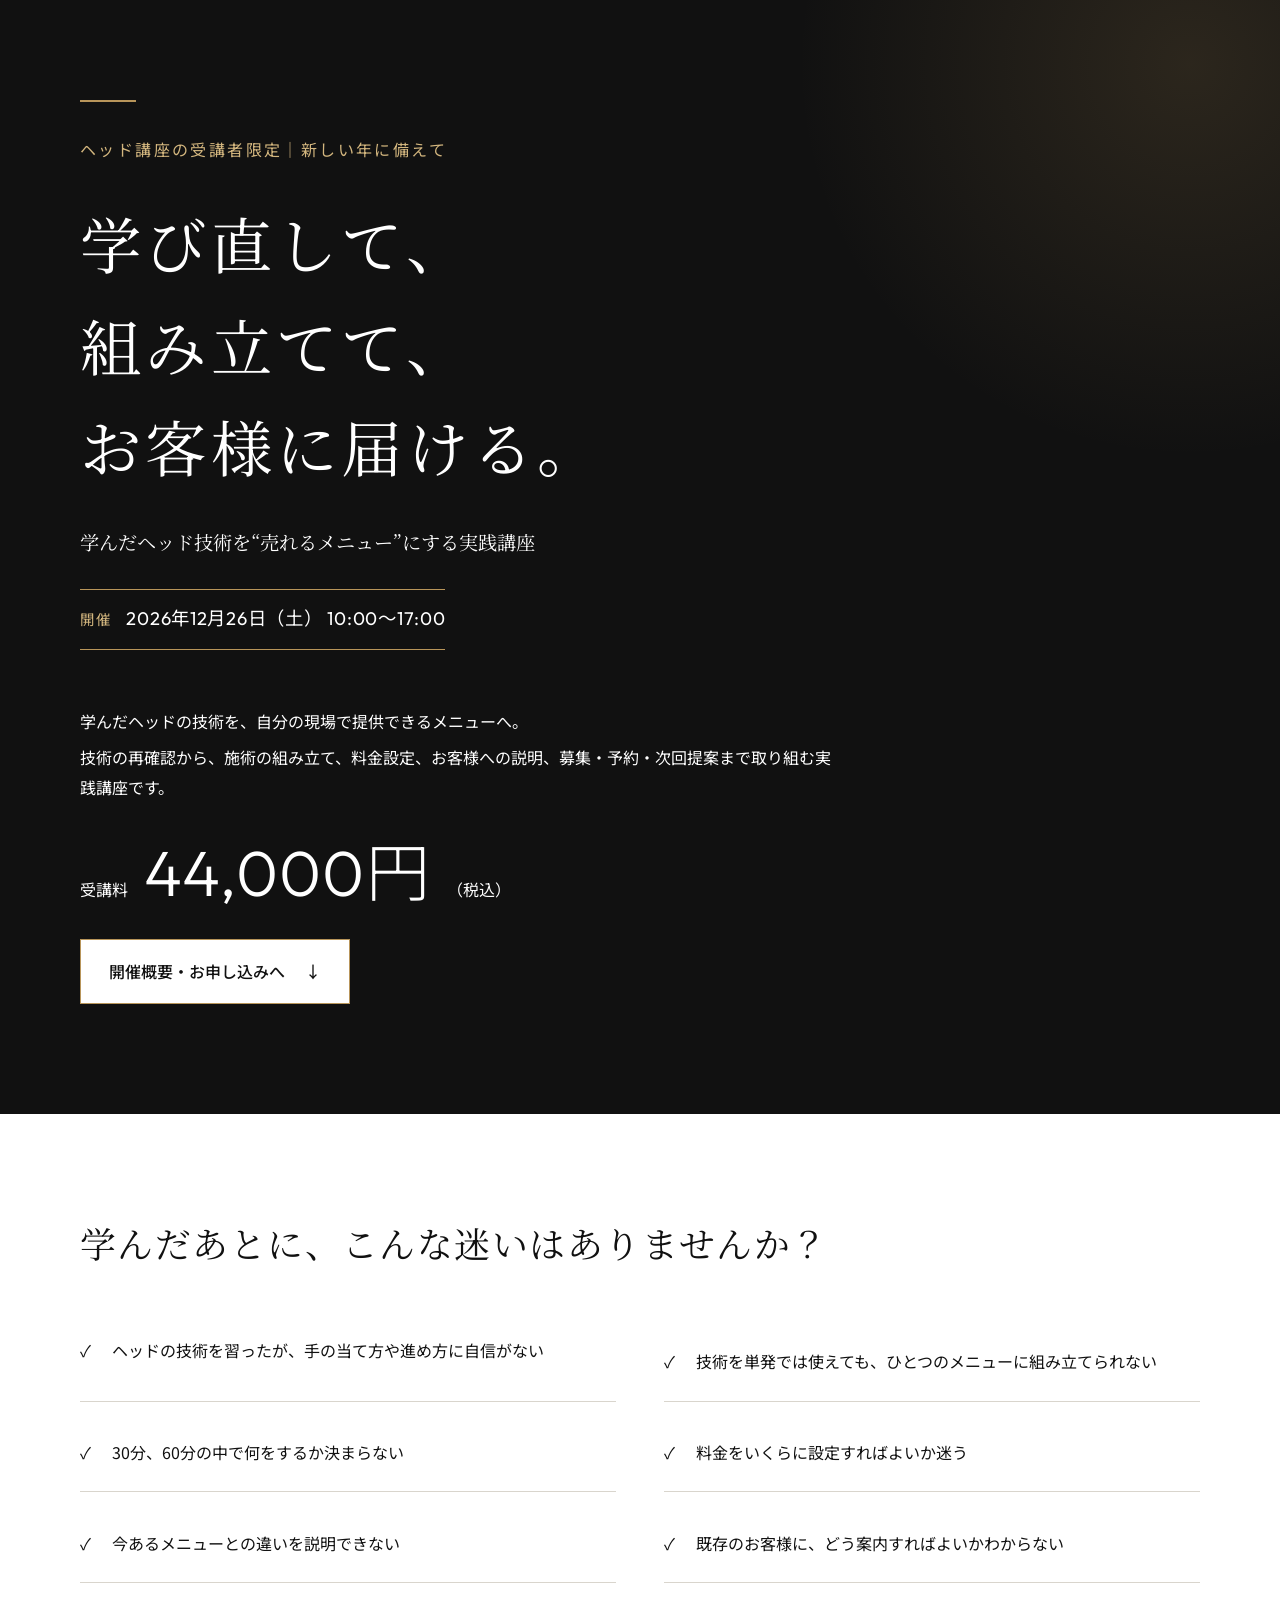
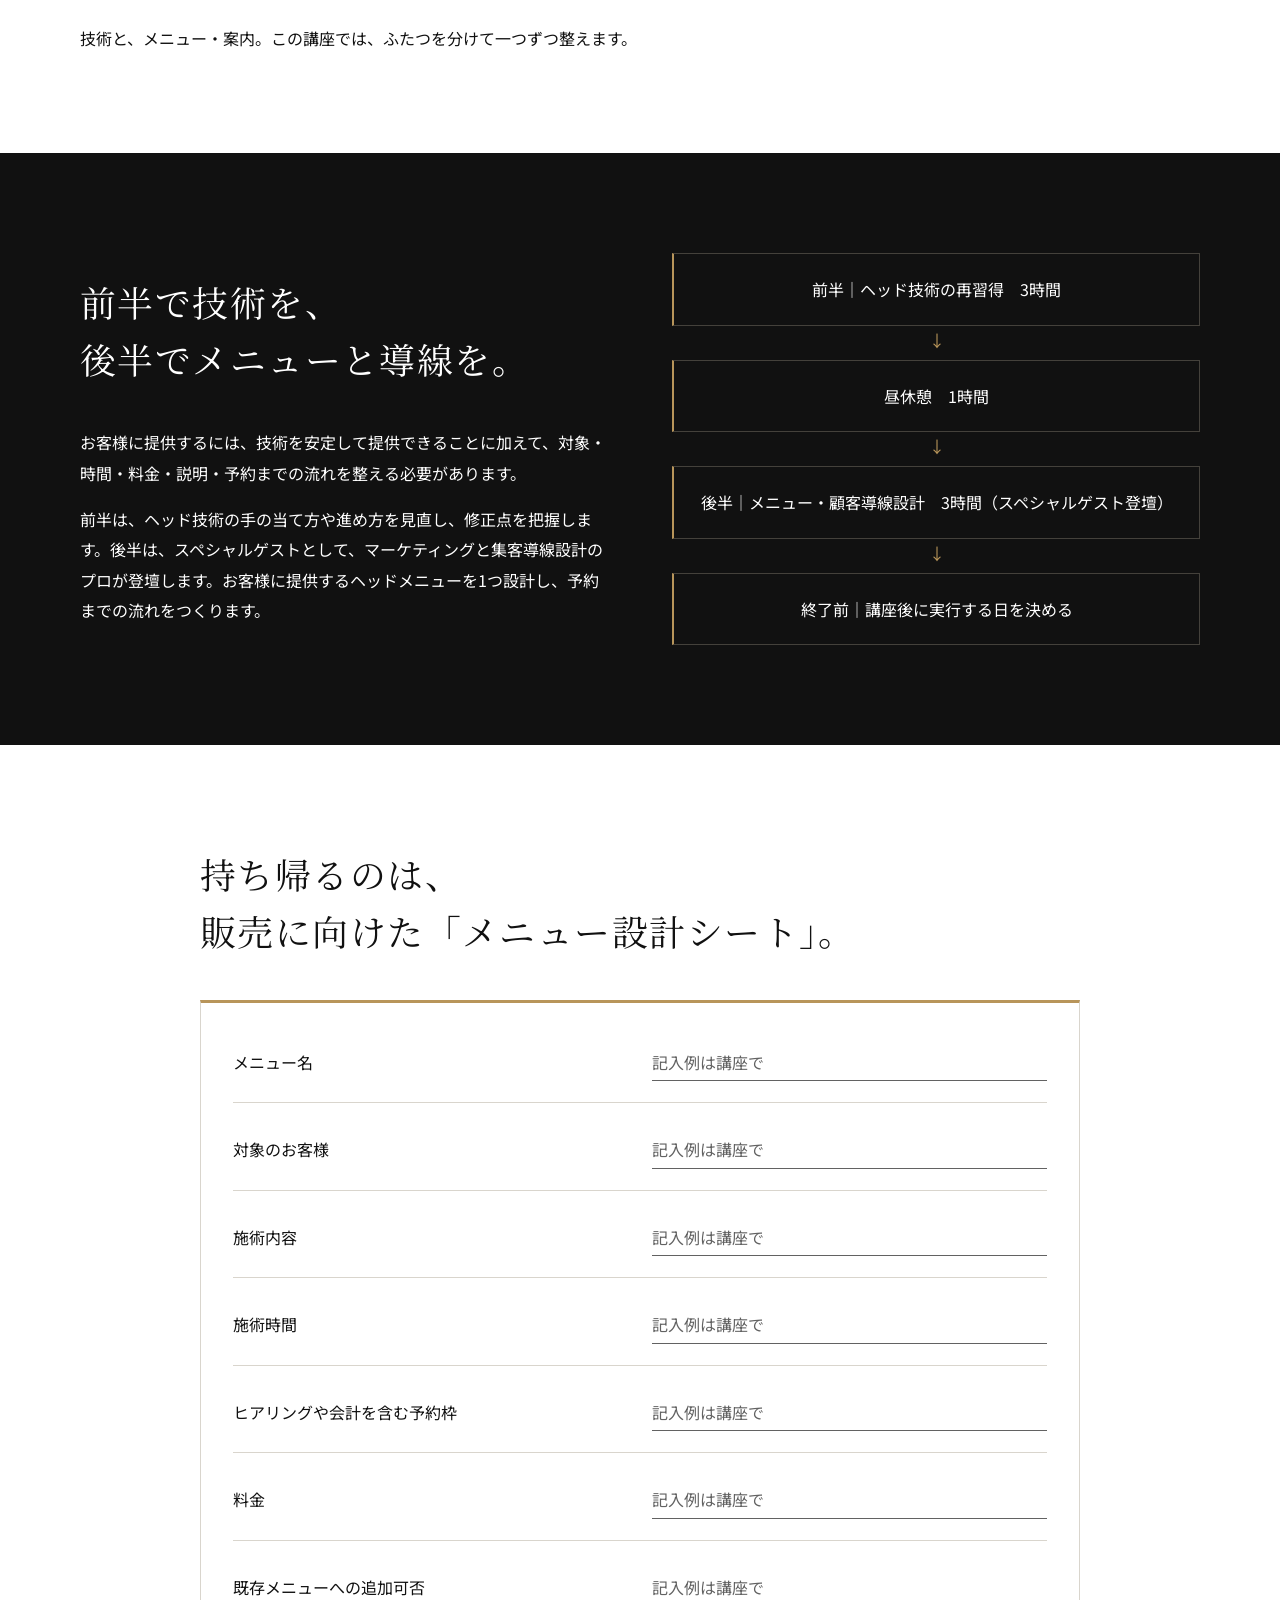
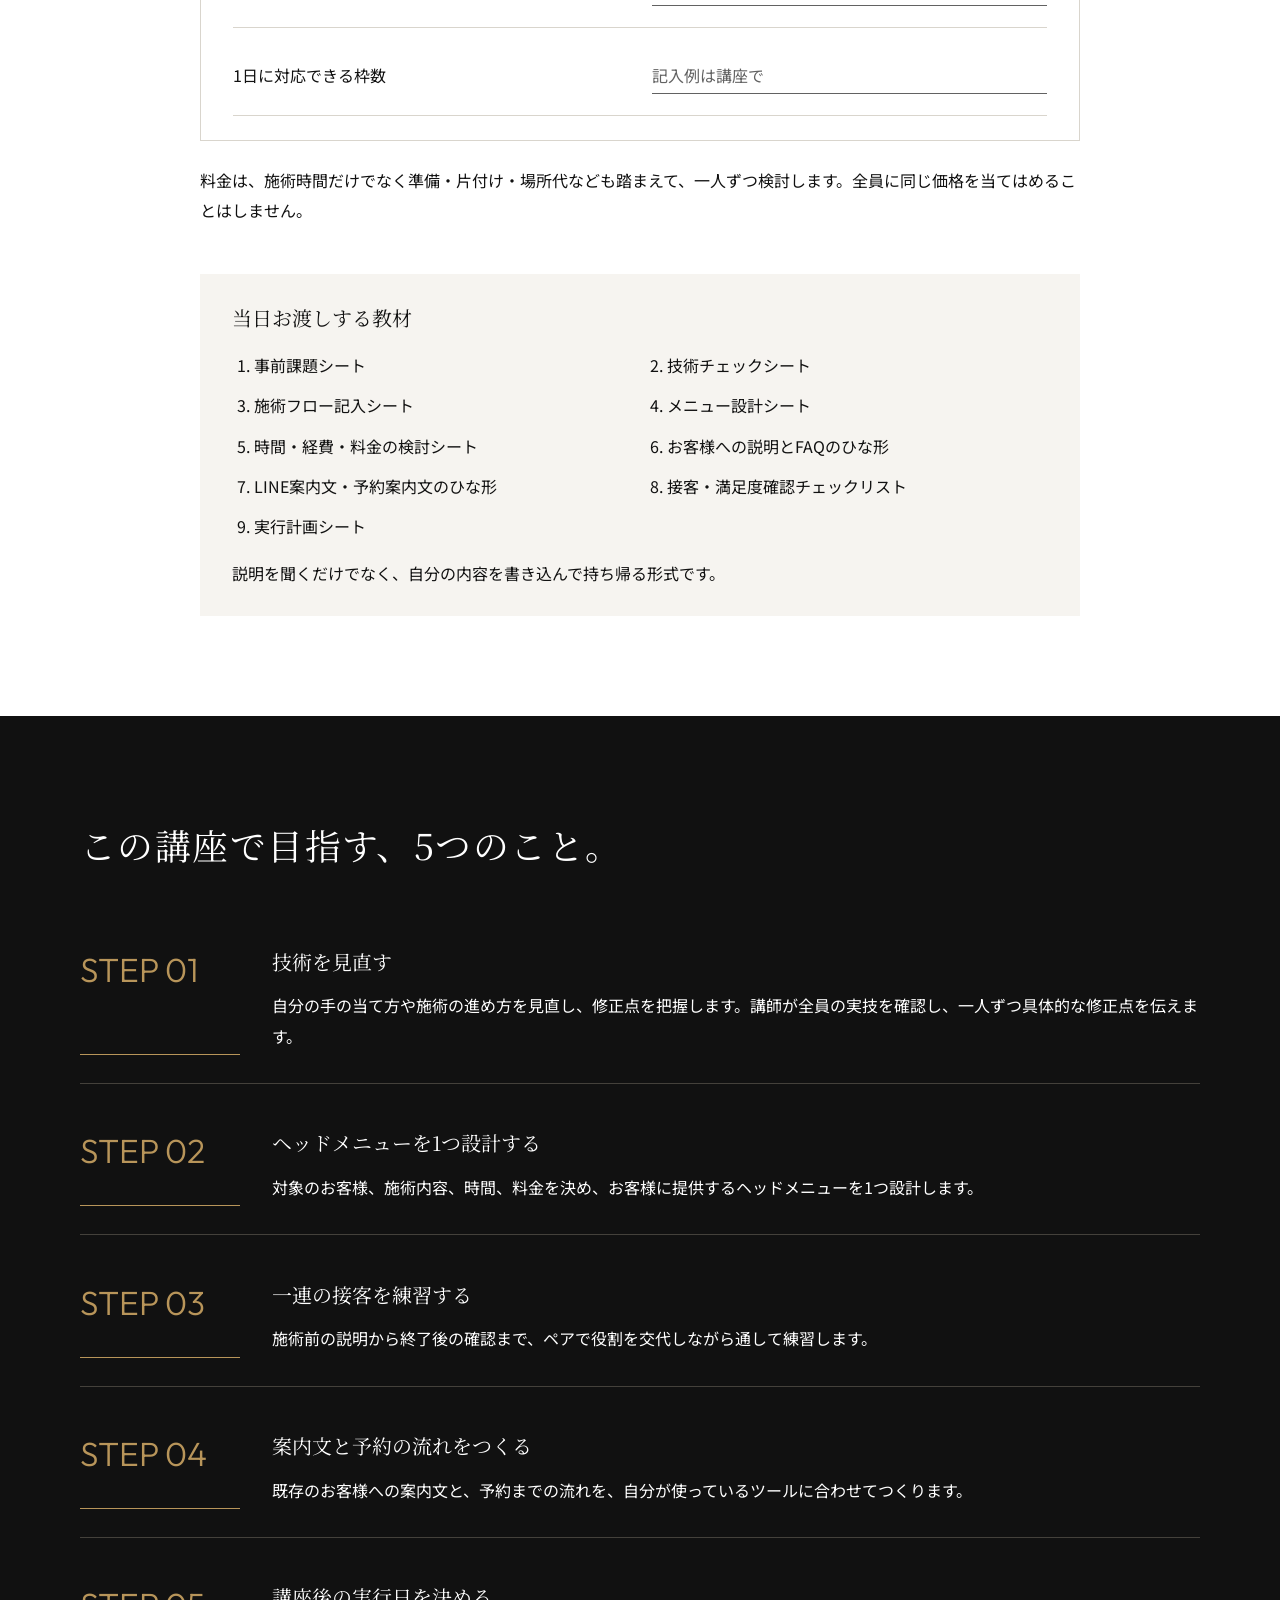
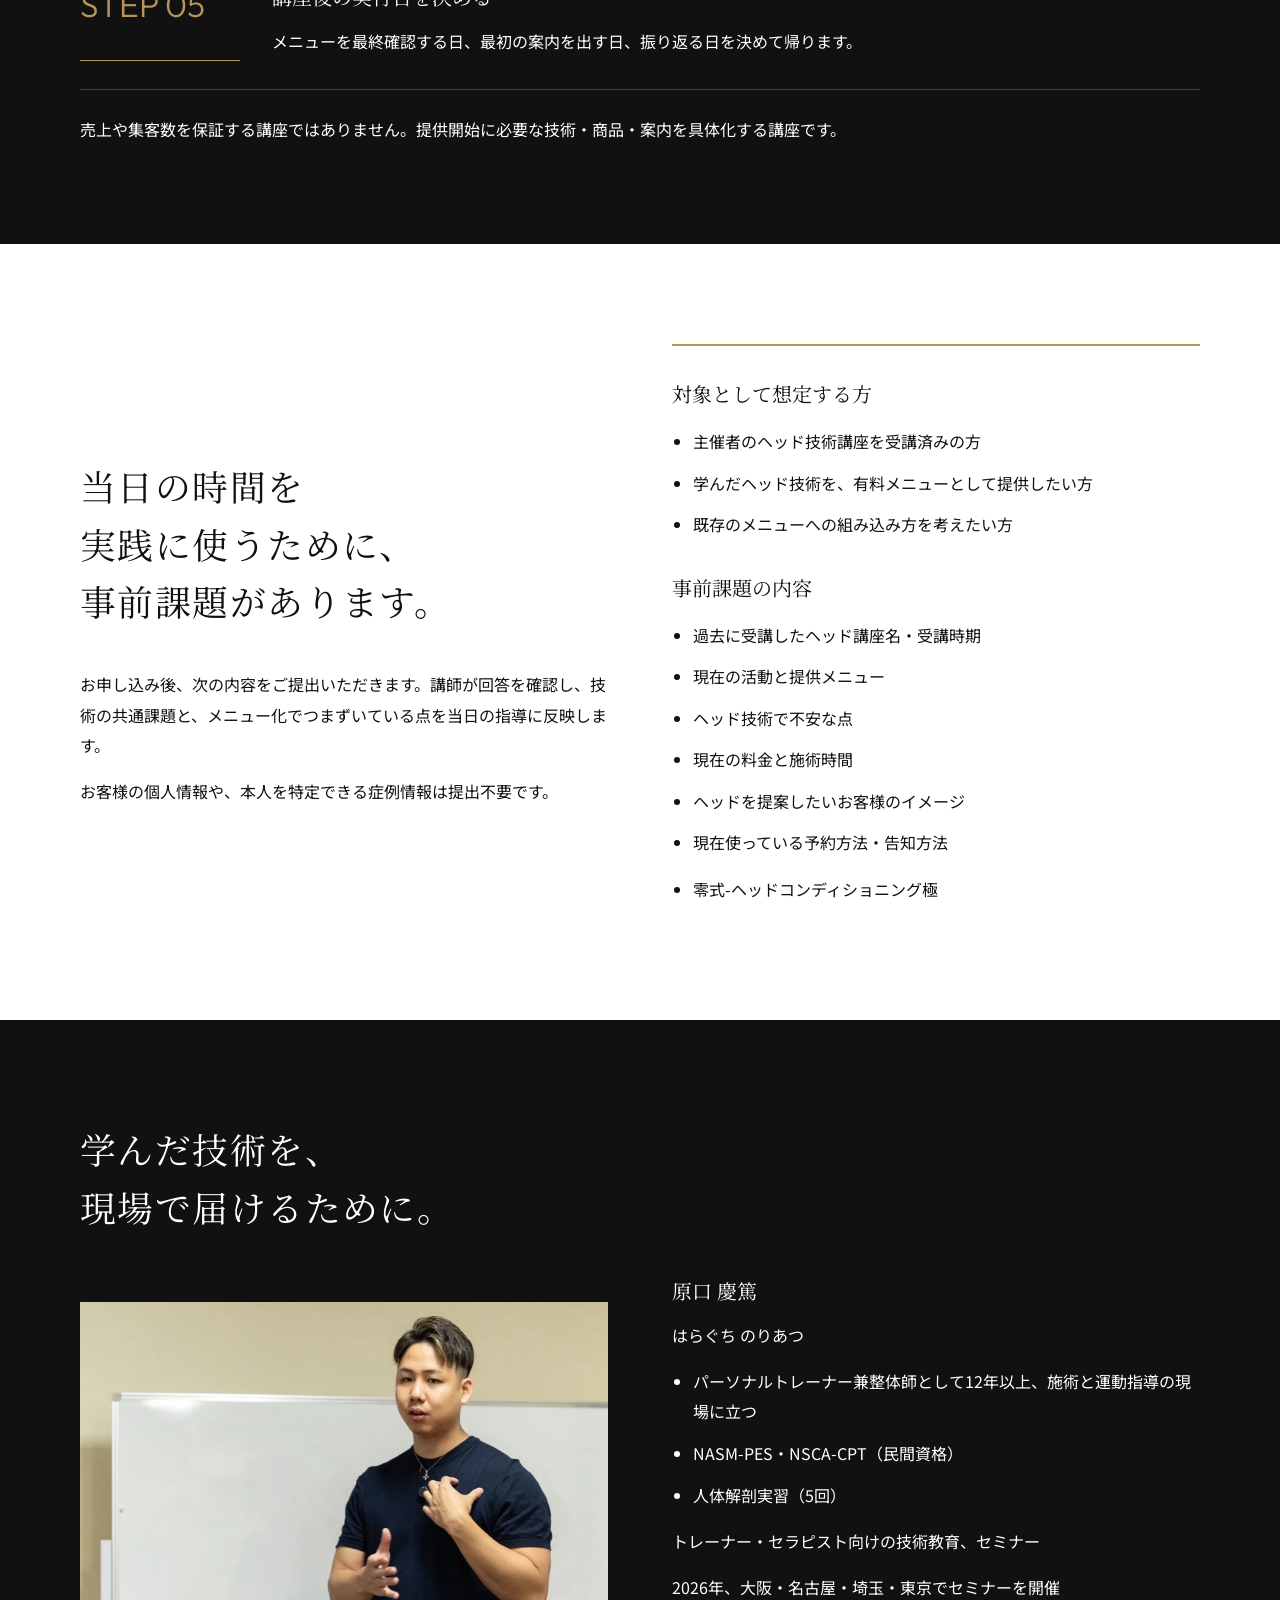
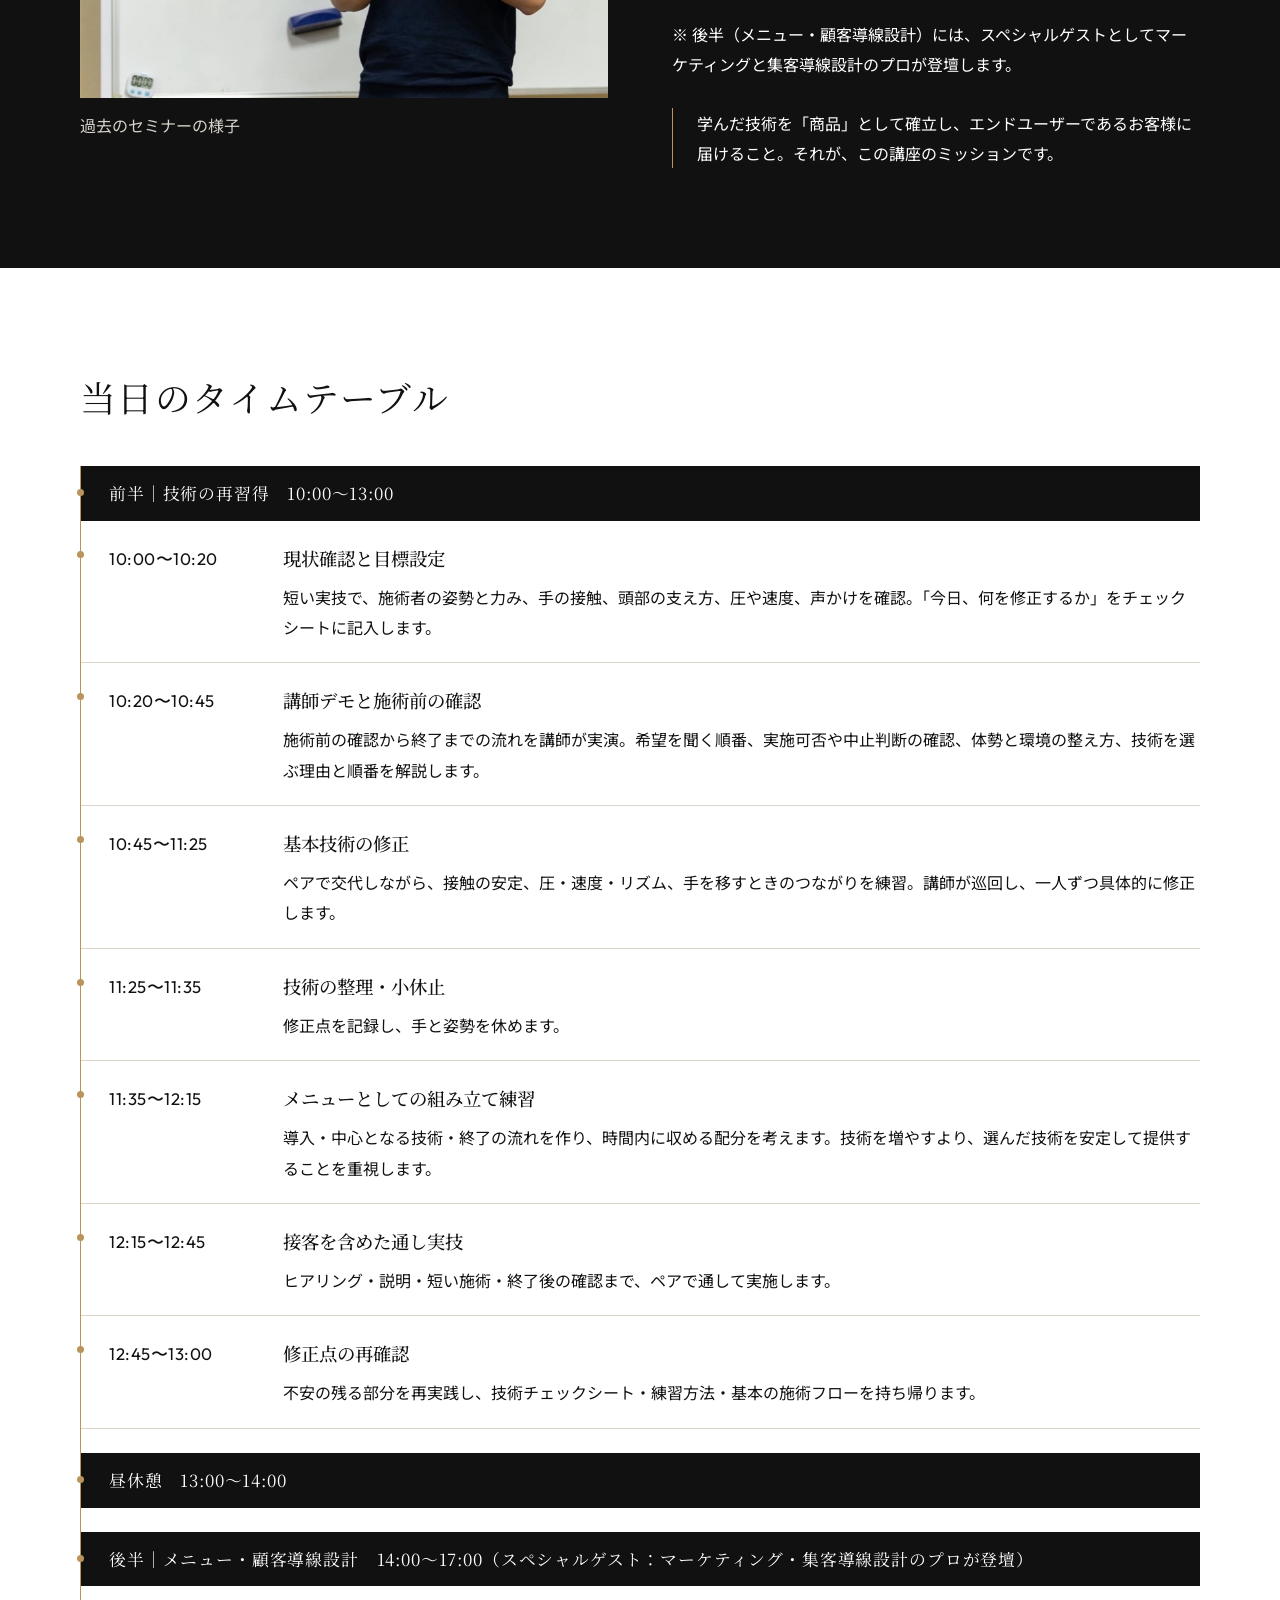
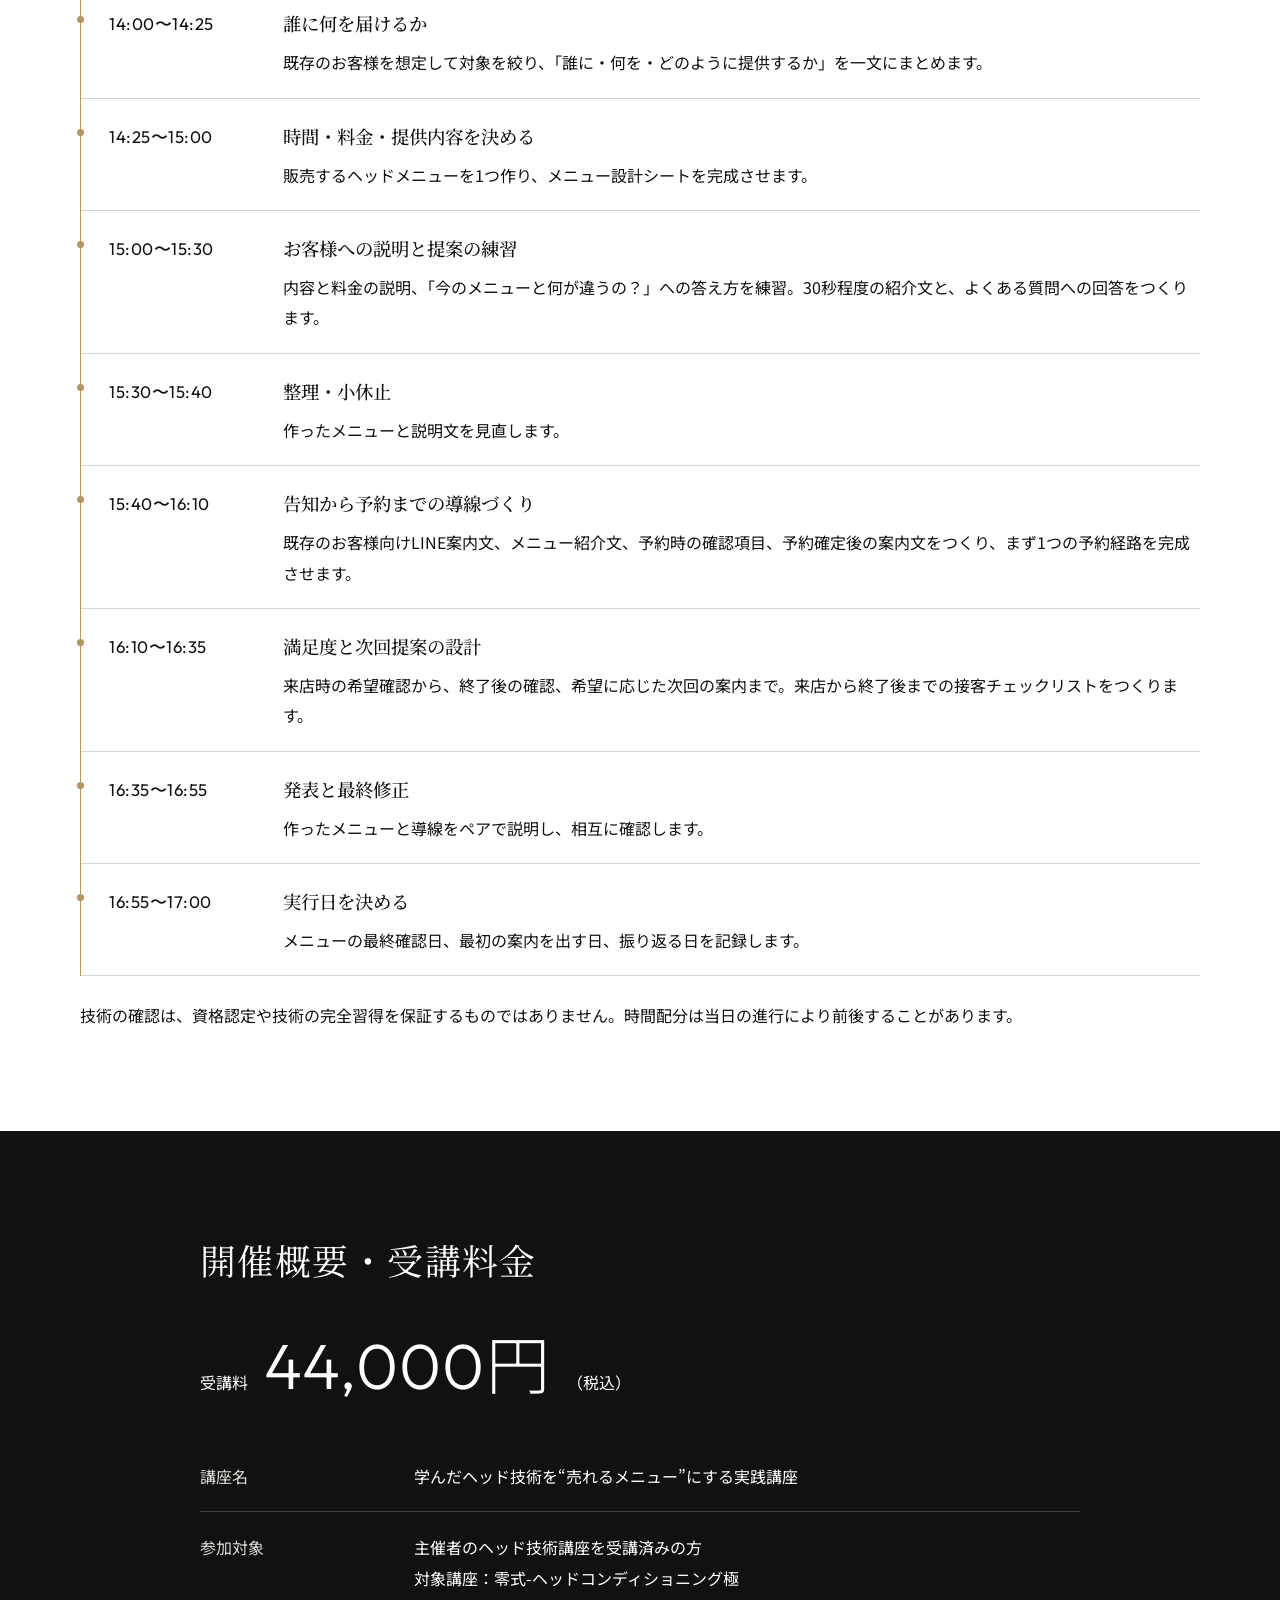
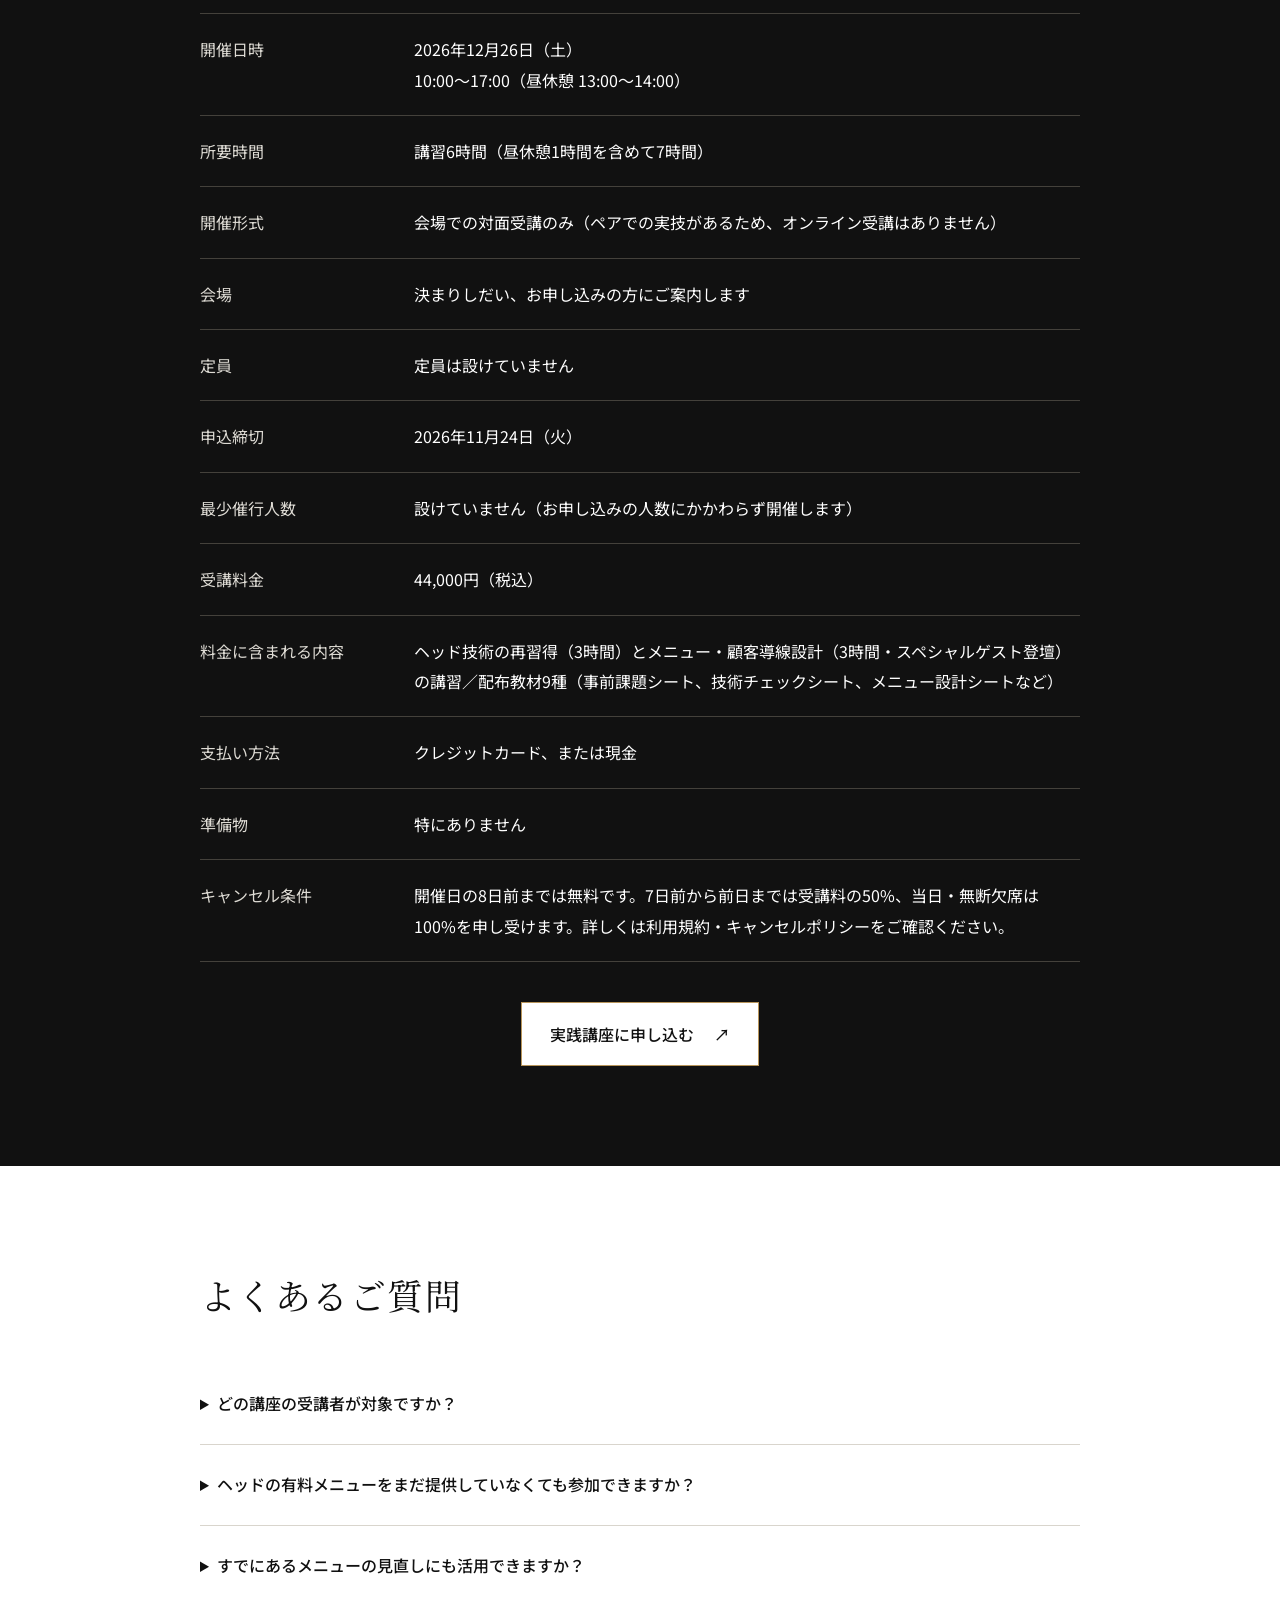
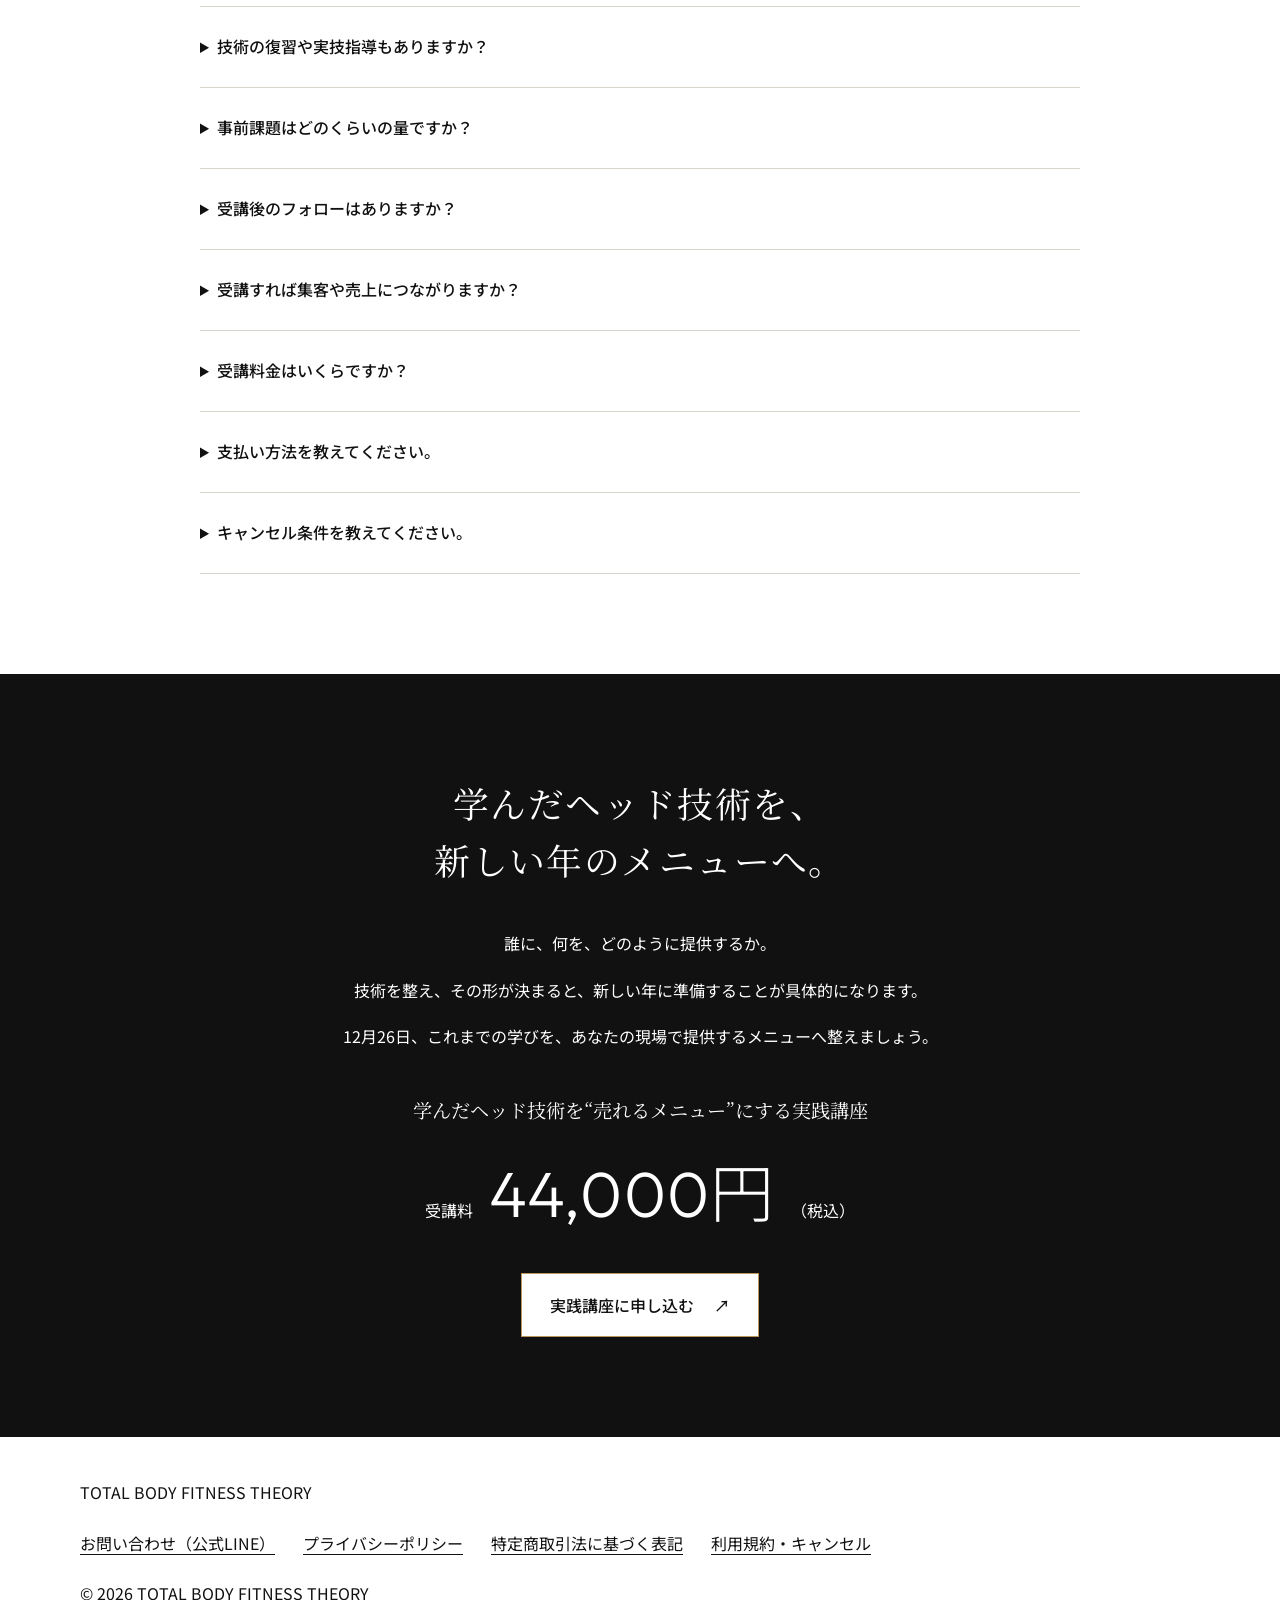
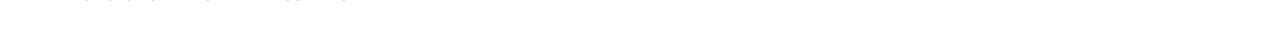
==== commit 0b11a151: "後半にスペシャルゲスト登壇の表記を追加、FAQと概要の表記を修正 Co-Authored-By: Claude Opus 5.5 <noreply@anthropic.com>" ====
--- a/index.html
+++ b/index.html
@@ -14,14 +14,14 @@
 <main id="main" tabindex="-1">
 <section class="is-black hero" id="hero" aria-labelledby="hero-title"><div class="wrap"><p class="eyebrow">ヘッド講座の受講者限定｜新しい年に備えて</p><h1 id="hero-title">学び直して、<br>組み立てて、<br>お客様に届ける。</h1><p class="course-name">学んだヘッド技術を“売れるメニュー”にする実践講座</p><p class="hero-date"><span>開催</span>2026年12月26日（土） 10:00〜17:00</p><div class="hero-copy"><p>学んだヘッドの技術を、自分の現場で提供できるメニューへ。</p><p>技術の再確認から、施術の組み立て、料金設定、お客様への説明、募集・予約・次回提案まで取り組む実践講座です。</p></div><p class="price"><span>受講料</span><strong>44,000円</strong><span>（税込）</span></p><a class="btn" href="#overview">開催概要・お申し込みへ <span aria-hidden="true">↓</span></a></div></section>
 <section class="is-white" aria-labelledby="worriesTitle"><div class="wrap"><h2 id="worriesTitle">学んだあとに、<wbr>こんな迷いは<wbr>ありませんか？</h2><ul class="worries"><li>ヘッドの技術を習ったが、手の当て方や進め方に自信がない</li><li>技術を単発では使えても、ひとつのメニューに組み立てられない</li><li>30分、60分の中で何をするか決まらない</li><li>料金をいくらに設定すればよいか迷う</li><li>今あるメニューとの違いを説明できない</li><li>既存のお客様に、どう案内すればよいかわからない</li></ul><p class="closing">技術と、メニュー・案内。この講座では、ふたつを分けて一つずつ整えます。</p></div></section>
-<section class="is-black" aria-labelledby="conceptTitle"><div class="wrap split"><div><h2 id="conceptTitle">前半で技術を、<br>後半で<wbr>メニューと導線を。</h2><p>お客様に提供するには、技術を安定して提供できることに加えて、対象・時間・料金・説明・予約までの流れを整える必要があります。</p><p>前半は、ヘッド技術の手の当て方や進め方を見直し、修正点を把握します。後半は、お客様に提供するヘッドメニューを1つ設計し、予約までの流れをつくります。</p></div><ol class="diagram"><li>前半｜ヘッド技術の再習得　3時間</li><li>昼休憩　1時間</li><li>後半｜メニュー・顧客導線設計　3時間</li><li>終了前｜講座後に実行する日を決める</li></ol></div></section>
+<section class="is-black" aria-labelledby="conceptTitle"><div class="wrap split"><div><h2 id="conceptTitle">前半で技術を、<br>後半で<wbr>メニューと導線を。</h2><p>お客様に提供するには、技術を安定して提供できることに加えて、対象・時間・料金・説明・予約までの流れを整える必要があります。</p><p>前半は、ヘッド技術の手の当て方や進め方を見直し、修正点を把握します。後半は、スペシャルゲストとして、マーケティングと集客導線設計のプロが登壇します。お客様に提供するヘッドメニューを1つ設計し、予約までの流れをつくります。</p></div><ol class="diagram"><li>前半｜ヘッド技術の再習得　3時間</li><li>昼休憩　1時間</li><li>後半｜メニュー・顧客導線設計　3時間（スペシャルゲスト登壇）</li><li>終了前｜講座後に実行する日を決める</li></ol></div></section>
 <section class="is-white" aria-labelledby="worksheetTitle"><div class="wrap narrow"><h2 id="worksheetTitle">持ち帰るのは、<br>販売に向けた<wbr>「メニュー設計シート」。</h2><ol class="worksheet"><li><span>メニュー名</span><span class="blank">記入例は講座で</span></li><li><span>対象のお客様</span><span class="blank">記入例は講座で</span></li><li><span>施術内容</span><span class="blank">記入例は講座で</span></li><li><span>施術時間</span><span class="blank">記入例は講座で</span></li><li><span>ヒアリングや会計を含む予約枠</span><span class="blank">記入例は講座で</span></li><li><span>料金</span><span class="blank">記入例は講座で</span></li><li><span>既存メニューへの追加可否</span><span class="blank">記入例は講座で</span></li><li><span>1日に対応できる枠数</span><span class="blank">記入例は講座で</span></li></ol><p class="note">料金は、施術時間だけでなく準備・片付け・場所代なども踏まえて、一人ずつ検討します。全員に同じ価格を当てはめることはしません。</p><div class="materials"><h3>当日お渡しする教材</h3><ol><li>事前課題シート</li><li>技術チェックシート</li><li>施術フロー記入シート</li><li>メニュー設計シート</li><li>時間・経費・料金の検討シート</li><li>お客様への説明とFAQのひな形</li><li>LINE案内文・予約案内文のひな形</li><li>接客・満足度確認チェックリスト</li><li>実行計画シート</li></ol><p>説明を聞くだけでなく、自分の内容を書き込んで持ち帰る形式です。</p></div></div></section>
 <section class="is-black" aria-labelledby="stepsTitle"><div class="wrap"><h2 id="stepsTitle">この講座で目指す、<wbr>5つのこと。</h2><ol class="steps"><li><span class="number" aria-hidden="true">STEP 01</span><div><h3>技術を見直す</h3><p>自分の手の当て方や施術の進め方を見直し、修正点を把握します。講師が全員の実技を確認し、一人ずつ具体的な修正点を伝えます。</p></div></li><li><span class="number" aria-hidden="true">STEP 02</span><div><h3>ヘッドメニューを1つ設計する</h3><p>対象のお客様、施術内容、時間、料金を決め、お客様に提供するヘッドメニューを1つ設計します。</p></div></li><li><span class="number" aria-hidden="true">STEP 03</span><div><h3>一連の接客を練習する</h3><p>施術前の説明から終了後の確認まで、ペアで役割を交代しながら通して練習します。</p></div></li><li><span class="number" aria-hidden="true">STEP 04</span><div><h3>案内文と予約の流れをつくる</h3><p>既存のお客様への案内文と、予約までの流れを、自分が使っているツールに合わせてつくります。</p></div></li><li><span class="number" aria-hidden="true">STEP 05</span><div><h3>講座後の実行日を決める</h3><p>メニューを最終確認する日、最初の案内を出す日、振り返る日を決めて帰ります。</p></div></li></ol><p class="note">売上や集客数を保証する講座ではありません。提供開始に必要な技術・商品・案内を具体化する講座です。</p></div></section>
 <section class="is-white" aria-labelledby="targetTitle"><div class="wrap split"><div><h2 id="targetTitle">当日の時間を<wbr>実践に使うために、<br>事前課題があります。</h2><p>お申し込み後、次の内容をご提出いただきます。講師が回答を確認し、技術の共通課題と、メニュー化でつまずいている点を当日の指導に反映します。</p><p>お客様の個人情報や、本人を特定できる症例情報は提出不要です。</p></div><div class="target-card"><h3>対象として想定する方</h3><ul><li>主催者のヘッド技術講座を受講済みの方</li><li>学んだヘッド技術を、有料メニューとして提供したい方</li><li>既存のメニューへの組み込み方を考えたい方</li></ul><h3 class="prework-label">事前課題の内容</h3><ul><li>過去に受講したヘッド講座名・受講時期</li><li>現在の活動と提供メニュー</li><li>ヘッド技術で不安な点</li><li>現在の料金と施術時間</li><li>ヘッドを提案したいお客様のイメージ</li><li>現在使っている予約方法・告知方法</li></ul><ul><li>零式-ヘッドコンディショニング極</li></ul></div></div></section>
-<section class="is-black" aria-labelledby="instructorTitle"><div class="wrap"><h2 id="instructorTitle">学んだ技術を、<br>現場で届けるために。</h2><div class="split"><figure><img class="photo" src="assets/img/lecture-talk.jpg" alt="原口慶篤による過去のセミナーの様子" style="--focus:50% 50%;--focus-m:50% 50%;--ratio:4/3" loading="lazy" width="800" height="1200"><figcaption>過去のセミナーの様子</figcaption></figure><div><h3>原口 慶篤</h3><p>はらぐち のりあつ</p><ul><li>パーソナルトレーナー兼整体師として12年以上、施術と運動指導の現場に立つ</li><li>NASM-PES・NSCA-CPT（民間資格）</li><li>人体解剖実習（5回）</li></ul><p>トレーナー・セラピスト向けの技術教育、セミナー</p><p>2026年、大阪・名古屋・埼玉・東京でセミナーを開催</p><div class="policy"><p>学んだ技術を「商品」として確立し、エンドユーザーであるお客様に届けること。それが、この講座のミッションです。</p></div></div></div></div></section>
-<section class="is-white" aria-labelledby="flowTitle"><div class="wrap"><h2 id="flowTitle">当日の<wbr>タイムテーブル</h2><ol class="timetable"><li class="part"><h3>前半｜技術の再習得　10:00〜13:00</h3></li><li><span class="time">10:00〜10:20</span><div><h4>現状確認と目標設定</h4><p>短い実技で、施術者の姿勢と力み、手の接触、頭部の支え方、圧や速度、声かけを確認。「今日、何を修正するか」をチェックシートに記入します。</p></div></li><li><span class="time">10:20〜10:45</span><div><h4>講師デモと施術前の確認</h4><p>施術前の確認から終了までの流れを講師が実演。希望を聞く順番、実施可否や中止判断の確認、体勢と環境の整え方、技術を選ぶ理由と順番を解説します。</p></div></li><li><span class="time">10:45〜11:25</span><div><h4>基本技術の修正</h4><p>ペアで交代しながら、接触の安定、圧・速度・リズム、手を移すときのつながりを練習。講師が巡回し、一人ずつ具体的に修正します。</p></div></li><li><span class="time">11:25〜11:35</span><div><h4>技術の整理・小休止</h4><p>修正点を記録し、手と姿勢を休めます。</p></div></li><li><span class="time">11:35〜12:15</span><div><h4>メニューとしての組み立て練習</h4><p>導入・中心となる技術・終了の流れを作り、時間内に収める配分を考えます。技術を増やすより、選んだ技術を安定して提供することを重視します。</p></div></li><li><span class="time">12:15〜12:45</span><div><h4>接客を含めた通し実技</h4><p>ヒアリング・説明・短い施術・終了後の確認まで、ペアで通して実施します。</p></div></li><li><span class="time">12:45〜13:00</span><div><h4>修正点の再確認</h4><p>不安の残る部分を再実践し、技術チェックシート・練習方法・基本の施術フローを持ち帰ります。</p></div></li><li class="part"><h3>昼休憩　13:00〜14:00</h3></li><li class="part"><h3>後半｜メニュー・顧客導線設計　14:00〜17:00</h3></li><li><span class="time">14:00〜14:25</span><div><h4>誰に何を届けるか</h4><p>既存のお客様を想定して対象を絞り、「誰に・何を・どのように提供するか」を一文にまとめます。</p></div></li><li><span class="time">14:25〜15:00</span><div><h4>時間・料金・提供内容を決める</h4><p>販売するヘッドメニューを1つ作り、メニュー設計シートを完成させます。</p></div></li><li><span class="time">15:00〜15:30</span><div><h4>お客様への説明と提案の練習</h4><p>内容と料金の説明、「今のメニューと何が違うの？」への答え方を練習。30秒程度の紹介文と、よくある質問への回答をつくります。</p></div></li><li><span class="time">15:30〜15:40</span><div><h4>整理・小休止</h4><p>作ったメニューと説明文を見直します。</p></div></li><li><span class="time">15:40〜16:10</span><div><h4>告知から予約までの導線づくり</h4><p>既存のお客様向けLINE案内文、メニュー紹介文、予約時の確認項目、予約確定後の案内文をつくり、まず1つの予約経路を完成させます。</p></div></li><li><span class="time">16:10〜16:35</span><div><h4>満足度と次回提案の設計</h4><p>来店時の希望確認から、終了後の確認、希望に応じた次回の案内まで。来店から終了後までの接客チェックリストをつくります。</p></div></li><li><span class="time">16:35〜16:55</span><div><h4>発表と最終修正</h4><p>作ったメニューと導線をペアで説明し、相互に確認します。</p></div></li><li><span class="time">16:55〜17:00</span><div><h4>実行日を決める</h4><p>メニューの最終確認日、最初の案内を出す日、振り返る日を記録します。</p></div></li></ol><p class="note">技術の確認は、資格認定や技術の完全習得を保証するものではありません。時間配分は当日の進行により前後することがあります。</p></div></section>
-<section class="is-black" id="overview" aria-labelledby="overviewTitle"><div class="wrap narrow"><h2 id="overviewTitle">開催概要・受講料金</h2><p class="price"><span>受講料</span><strong>44,000円</strong><span>（税込）</span></p><dl class="overview"><div><dt>講座名</dt><dd>学んだヘッド技術を“売れるメニュー”にする実践講座</dd></div><div><dt>参加対象</dt><dd>主催者のヘッド技術講座を受講済みの方<br>対象講座：零式-ヘッドコンディショニング極</dd></div><div><dt>開催日時</dt><dd>2026年12月26日（土）<br>10:00〜17:00（昼休憩 13:00〜14:00）</dd></div><div><dt>所要時間</dt><dd>講習6時間（昼休憩1時間を含めて7時間）</dd></div><div><dt>開催形式</dt><dd>会場での対面受講のみ（ペアでの実技があるため、オンライン受講はありません）</dd></div><div><dt>会場</dt><dd>決まりしだい、お申し込みの方にご案内します</dd></div><div><dt>定員</dt><dd>定員は設けていません</dd></div><div><dt>申込締切</dt><dd>2026年11月24日（火）</dd></div><div><dt>設けていません（お申し込みの人数にかかわらず開催します）</dt><dd>設けていません（お申し込みの人数にかかわらず開催します）</dd></div><div><dt>受講料金</dt><dd>44,000円（税込）</dd></div><div><dt>料金に含まれる内容</dt><dd>ヘッド技術の再習得（3時間）とメニュー・顧客導線設計（3時間）の講習／配布教材9種（事前課題シート、技術チェックシート、メニュー設計シートなど）</dd></div><div><dt>支払い方法</dt><dd>クレジットカード、または現金</dd></div><div><dt>準備物</dt><dd>特にありません</dd></div><div><dt>キャンセル条件</dt><dd>開催日の8日前までは無料です。7日前から前日までは受講料の50%、当日・無断欠席は100%を申し受けます。詳しくは利用規約・キャンセルポリシーをご確認ください。</dd></div></dl><div class="cta-group"><a class="btn" href="https://forms.gle/SWR2AjJEjsTACsHn6" rel="noopener">実践講座に申し込む <span aria-hidden="true">↗</span></a></div></div></section>
-<section class="is-white" aria-labelledby="faqTitle"><div class="wrap narrow"><h2 id="faqTitle">よくあるご質問</h2><details><summary>どの講座の受講者が対象ですか？</summary><p>主催者のヘッド技術講座を受講済みの方が対象です。対象となる講座名は、募集開始前にこのページで明記します。</p></details><details><summary>ヘッドの有料メニューをまだ提供していなくても参加できますか？</summary><p>参加できます。学んだヘッド技術を、これから有料メニューにしたい方を想定した講座です。</p></details><details><summary>すでにあるメニューの見直しにも活用できますか？</summary><p>活用できます。既存メニューへの組み込み方や、お客様への説明の仕方も、講座で扱う内容です。</p></details><details><summary>技術の復習や実技指導もありますか？</summary><p>あります。前半の3時間で、ペアでの実技と講師の巡回指導を行い、一人ずつ具体的な修正点をお伝えします。</p></details><details><summary>事前課題はどのくらいの量ですか？</summary><p>受講した講座名、現在の活動とメニュー、技術で不安な点など6項目です。お客様の個人情報や症例情報は提出不要です。</p></details><details><summary>受講後のフォローはありますか？</summary><p>受講後のフォローは、この講座には含まれていません。</p></details><details><summary>受講すれば集客や売上につながりますか？</summary><p>この講座で扱うのは、技術の見直しと、メニュー・案内・予約の流れの具体化です。集客数や売上をお約束するものではありません。</p></details><details><summary>受講料金はいくらですか？</summary><p>受講料は44,000円（税込）です。</p></details><details><summary>支払い方法を教えてください。</summary><p>クレジットカード、または現金</p></details><details><summary>キャンセル条件を教えてください。</summary><p>開催日の8日前までは無料です。7日前から前日までは受講料の50%、当日・無断欠席は100%を申し受けます。詳しくは利用規約・キャンセルポリシーをご確認ください。</p></details></div></section>
+<section class="is-black" aria-labelledby="instructorTitle"><div class="wrap"><h2 id="instructorTitle">学んだ技術を、<br>現場で届けるために。</h2><div class="split"><figure><img class="photo" src="assets/img/lecture-talk.jpg" alt="原口慶篤による過去のセミナーの様子" style="--focus:50% 50%;--focus-m:50% 50%;--ratio:4/3" loading="lazy" width="800" height="1200"><figcaption>過去のセミナーの様子</figcaption></figure><div><h3>原口 慶篤</h3><p>はらぐち のりあつ</p><ul><li>パーソナルトレーナー兼整体師として12年以上、施術と運動指導の現場に立つ</li><li>NASM-PES・NSCA-CPT（民間資格）</li><li>人体解剖実習（5回）</li></ul><p>トレーナー・セラピスト向けの技術教育、セミナー</p><p>2026年、大阪・名古屋・埼玉・東京でセミナーを開催</p><p>※ 後半（メニュー・顧客導線設計）には、スペシャルゲストとしてマーケティングと集客導線設計のプロが登壇します。</p><div class="policy"><p>学んだ技術を「商品」として確立し、エンドユーザーであるお客様に届けること。それが、この講座のミッションです。</p></div></div></div></div></section>
+<section class="is-white" aria-labelledby="flowTitle"><div class="wrap"><h2 id="flowTitle">当日の<wbr>タイムテーブル</h2><ol class="timetable"><li class="part"><h3>前半｜技術の再習得　10:00〜13:00</h3></li><li><span class="time">10:00〜10:20</span><div><h4>現状確認と目標設定</h4><p>短い実技で、施術者の姿勢と力み、手の接触、頭部の支え方、圧や速度、声かけを確認。「今日、何を修正するか」をチェックシートに記入します。</p></div></li><li><span class="time">10:20〜10:45</span><div><h4>講師デモと施術前の確認</h4><p>施術前の確認から終了までの流れを講師が実演。希望を聞く順番、実施可否や中止判断の確認、体勢と環境の整え方、技術を選ぶ理由と順番を解説します。</p></div></li><li><span class="time">10:45〜11:25</span><div><h4>基本技術の修正</h4><p>ペアで交代しながら、接触の安定、圧・速度・リズム、手を移すときのつながりを練習。講師が巡回し、一人ずつ具体的に修正します。</p></div></li><li><span class="time">11:25〜11:35</span><div><h4>技術の整理・小休止</h4><p>修正点を記録し、手と姿勢を休めます。</p></div></li><li><span class="time">11:35〜12:15</span><div><h4>メニューとしての組み立て練習</h4><p>導入・中心となる技術・終了の流れを作り、時間内に収める配分を考えます。技術を増やすより、選んだ技術を安定して提供することを重視します。</p></div></li><li><span class="time">12:15〜12:45</span><div><h4>接客を含めた通し実技</h4><p>ヒアリング・説明・短い施術・終了後の確認まで、ペアで通して実施します。</p></div></li><li><span class="time">12:45〜13:00</span><div><h4>修正点の再確認</h4><p>不安の残る部分を再実践し、技術チェックシート・練習方法・基本の施術フローを持ち帰ります。</p></div></li><li class="part"><h3>昼休憩　13:00〜14:00</h3></li><li class="part"><h3>後半｜メニュー・顧客導線設計　14:00〜17:00（スペシャルゲスト：マーケティング・集客導線設計のプロが登壇）</h3></li><li><span class="time">14:00〜14:25</span><div><h4>誰に何を届けるか</h4><p>既存のお客様を想定して対象を絞り、「誰に・何を・どのように提供するか」を一文にまとめます。</p></div></li><li><span class="time">14:25〜15:00</span><div><h4>時間・料金・提供内容を決める</h4><p>販売するヘッドメニューを1つ作り、メニュー設計シートを完成させます。</p></div></li><li><span class="time">15:00〜15:30</span><div><h4>お客様への説明と提案の練習</h4><p>内容と料金の説明、「今のメニューと何が違うの？」への答え方を練習。30秒程度の紹介文と、よくある質問への回答をつくります。</p></div></li><li><span class="time">15:30〜15:40</span><div><h4>整理・小休止</h4><p>作ったメニューと説明文を見直します。</p></div></li><li><span class="time">15:40〜16:10</span><div><h4>告知から予約までの導線づくり</h4><p>既存のお客様向けLINE案内文、メニュー紹介文、予約時の確認項目、予約確定後の案内文をつくり、まず1つの予約経路を完成させます。</p></div></li><li><span class="time">16:10〜16:35</span><div><h4>満足度と次回提案の設計</h4><p>来店時の希望確認から、終了後の確認、希望に応じた次回の案内まで。来店から終了後までの接客チェックリストをつくります。</p></div></li><li><span class="time">16:35〜16:55</span><div><h4>発表と最終修正</h4><p>作ったメニューと導線をペアで説明し、相互に確認します。</p></div></li><li><span class="time">16:55〜17:00</span><div><h4>実行日を決める</h4><p>メニューの最終確認日、最初の案内を出す日、振り返る日を記録します。</p></div></li></ol><p class="note">技術の確認は、資格認定や技術の完全習得を保証するものではありません。時間配分は当日の進行により前後することがあります。</p></div></section>
+<section class="is-black" id="overview" aria-labelledby="overviewTitle"><div class="wrap narrow"><h2 id="overviewTitle">開催概要・受講料金</h2><p class="price"><span>受講料</span><strong>44,000円</strong><span>（税込）</span></p><dl class="overview"><div><dt>講座名</dt><dd>学んだヘッド技術を“売れるメニュー”にする実践講座</dd></div><div><dt>参加対象</dt><dd>主催者のヘッド技術講座を受講済みの方<br>対象講座：零式-ヘッドコンディショニング極</dd></div><div><dt>開催日時</dt><dd>2026年12月26日（土）<br>10:00〜17:00（昼休憩 13:00〜14:00）</dd></div><div><dt>所要時間</dt><dd>講習6時間（昼休憩1時間を含めて7時間）</dd></div><div><dt>開催形式</dt><dd>会場での対面受講のみ（ペアでの実技があるため、オンライン受講はありません）</dd></div><div><dt>会場</dt><dd>決まりしだい、お申し込みの方にご案内します</dd></div><div><dt>定員</dt><dd>定員は設けていません</dd></div><div><dt>申込締切</dt><dd>2026年11月24日（火）</dd></div><div><dt>最少催行人数</dt><dd>設けていません（お申し込みの人数にかかわらず開催します）</dd></div><div><dt>受講料金</dt><dd>44,000円（税込）</dd></div><div><dt>料金に含まれる内容</dt><dd>ヘッド技術の再習得（3時間）とメニュー・顧客導線設計（3時間・スペシャルゲスト登壇）の講習／配布教材9種（事前課題シート、技術チェックシート、メニュー設計シートなど）</dd></div><div><dt>支払い方法</dt><dd>クレジットカード、または現金</dd></div><div><dt>準備物</dt><dd>特にありません</dd></div><div><dt>キャンセル条件</dt><dd>開催日の8日前までは無料です。7日前から前日までは受講料の50%、当日・無断欠席は100%を申し受けます。詳しくは利用規約・キャンセルポリシーをご確認ください。</dd></div></dl><div class="cta-group"><a class="btn" href="https://forms.gle/SWR2AjJEjsTACsHn6" rel="noopener">実践講座に申し込む <span aria-hidden="true">↗</span></a></div></div></section>
+<section class="is-white" aria-labelledby="faqTitle"><div class="wrap narrow"><h2 id="faqTitle">よくあるご質問</h2><details><summary>どの講座の受講者が対象ですか？</summary><p>零式-ヘッドコンディショニング極を受講済みの方が対象です。</p></details><details><summary>ヘッドの有料メニューをまだ提供していなくても参加できますか？</summary><p>参加できます。学んだヘッド技術を、これから有料メニューにしたい方を想定した講座です。</p></details><details><summary>すでにあるメニューの見直しにも活用できますか？</summary><p>活用できます。既存メニューへの組み込み方や、お客様への説明の仕方も、講座で扱う内容です。</p></details><details><summary>技術の復習や実技指導もありますか？</summary><p>あります。前半の3時間で、ペアでの実技と講師の巡回指導を行い、一人ずつ具体的な修正点をお伝えします。</p></details><details><summary>事前課題はどのくらいの量ですか？</summary><p>受講した講座名、現在の活動とメニュー、技術で不安な点など6項目です。お客様の個人情報や症例情報は提出不要です。</p></details><details><summary>受講後のフォローはありますか？</summary><p>受講後のフォローは、この講座には含まれていません。</p></details><details><summary>受講すれば集客や売上につながりますか？</summary><p>この講座で扱うのは、技術の見直しと、メニュー・案内・予約の流れの具体化です。集客数や売上をお約束するものではありません。</p></details><details><summary>受講料金はいくらですか？</summary><p>受講料は44,000円（税込）です。</p></details><details><summary>支払い方法を教えてください。</summary><p>クレジットカード、または現金</p></details><details><summary>キャンセル条件を教えてください。</summary><p>開催日の8日前までは無料です。7日前から前日までは受講料の50%、当日・無断欠席は100%を申し受けます。詳しくは利用規約・キャンセルポリシーをご確認ください。</p></details></div></section>
 <section class="is-black final" aria-labelledby="finalTitle"><div class="wrap"><h2 id="finalTitle">学んだヘッド技術を、<br>新しい年の<wbr>メニューへ。</h2><p>誰に、何を、どのように提供するか。</p><p>技術を整え、その形が決まると、新しい年に準備することが具体的になります。</p><p>12月26日、これまでの学びを、あなたの現場で提供するメニューへ整えましょう。</p><p class="course-name">学んだヘッド技術を“売れるメニュー”にする実践講座</p><p class="price"><span>受講料</span><strong>44,000円</strong><span>（税込）</span></p><div class="cta-group"><a class="btn" href="https://forms.gle/SWR2AjJEjsTACsHn6" rel="noopener">実践講座に申し込む <span aria-hidden="true">↗</span></a></div></div></section>
 </main>
 <footer><section class="is-white footer" aria-labelledby="footer-title"><div class="wrap"><h2 class="sr-only" id="footer-title">主催者・お問い合わせ</h2><p>TOTAL BODY FITNESS THEORY</p><nav aria-label="主催者・お問い合わせ"><a href="https://lin.ee/Tzghten" rel="noopener">お問い合わせ（公式LINE）</a><a href="legal/#privacy" rel="noopener">プライバシーポリシー</a><a href="legal/#tokushoho" rel="noopener">特定商取引法に基づく表記</a><a href="legal/#terms" rel="noopener">利用規約・キャンセル</a></nav><p>© 2026 TOTAL BODY FITNESS THEORY</p></div></section></footer>
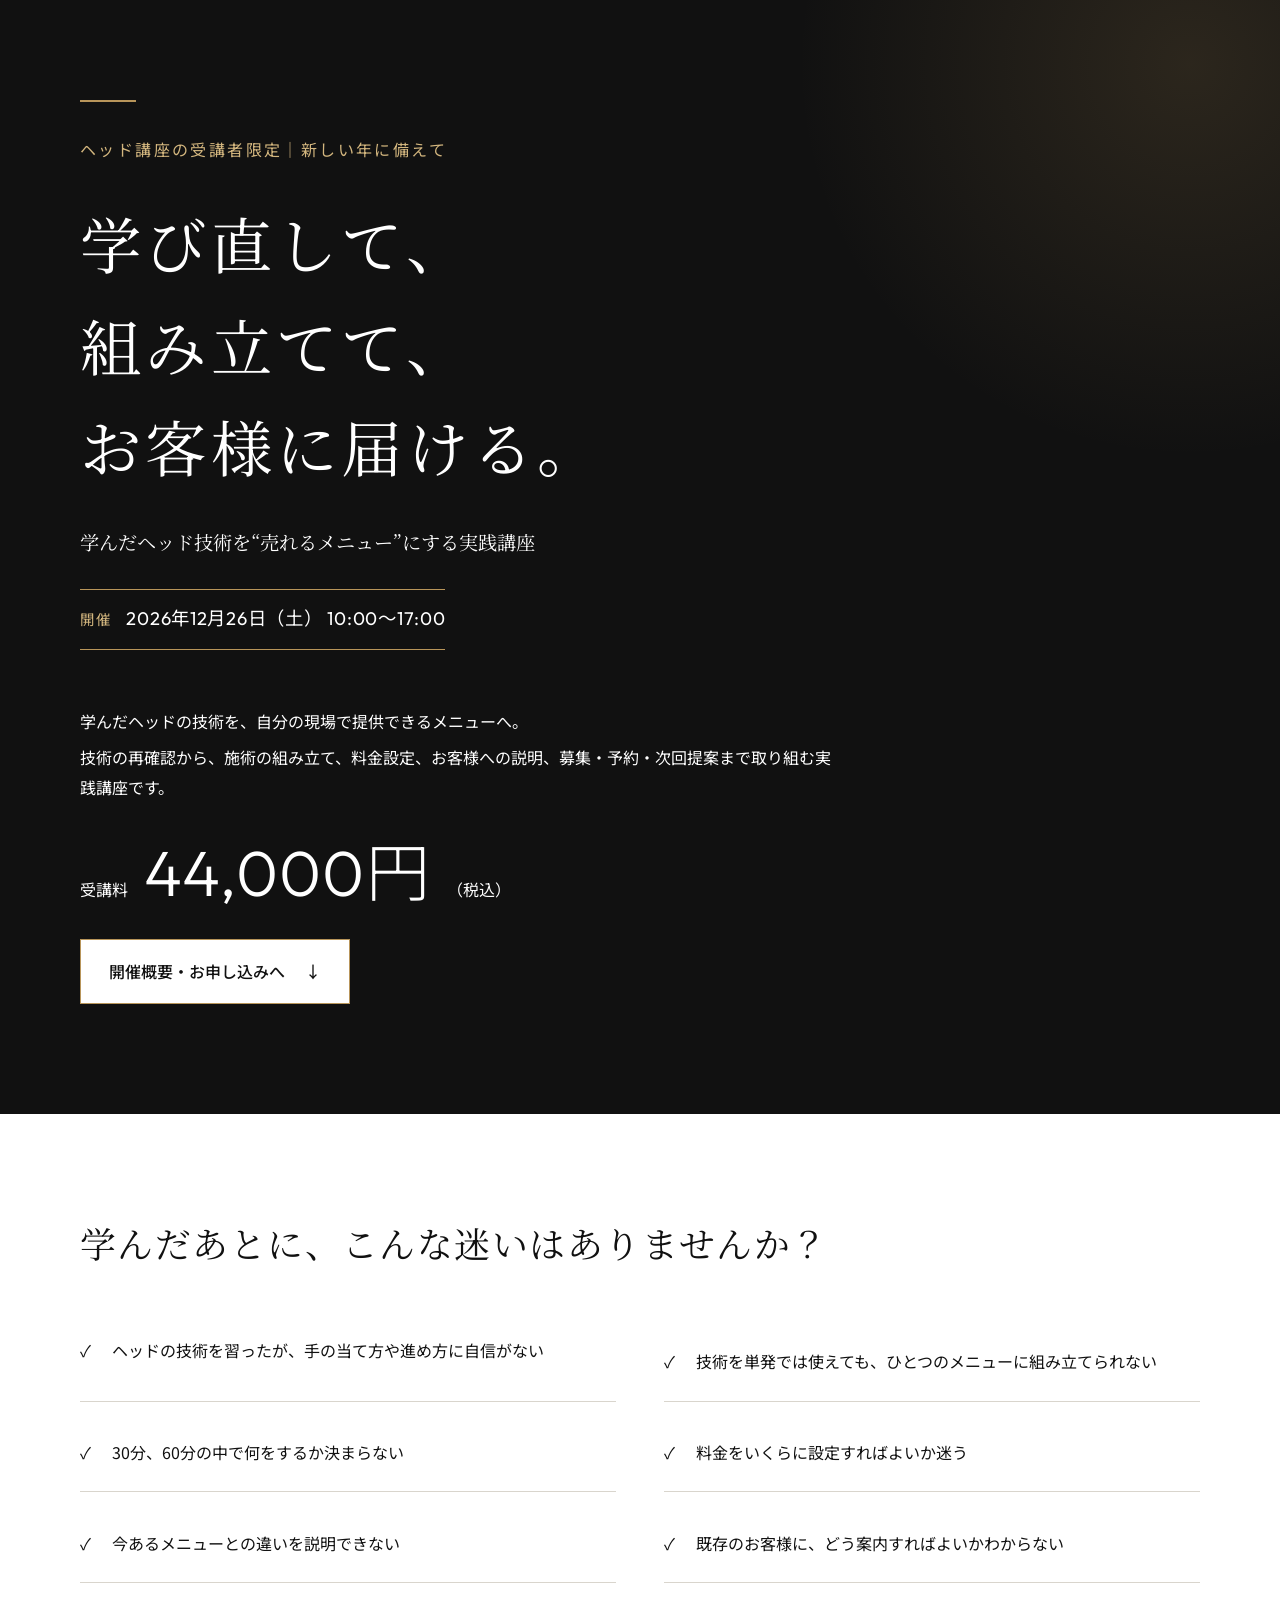
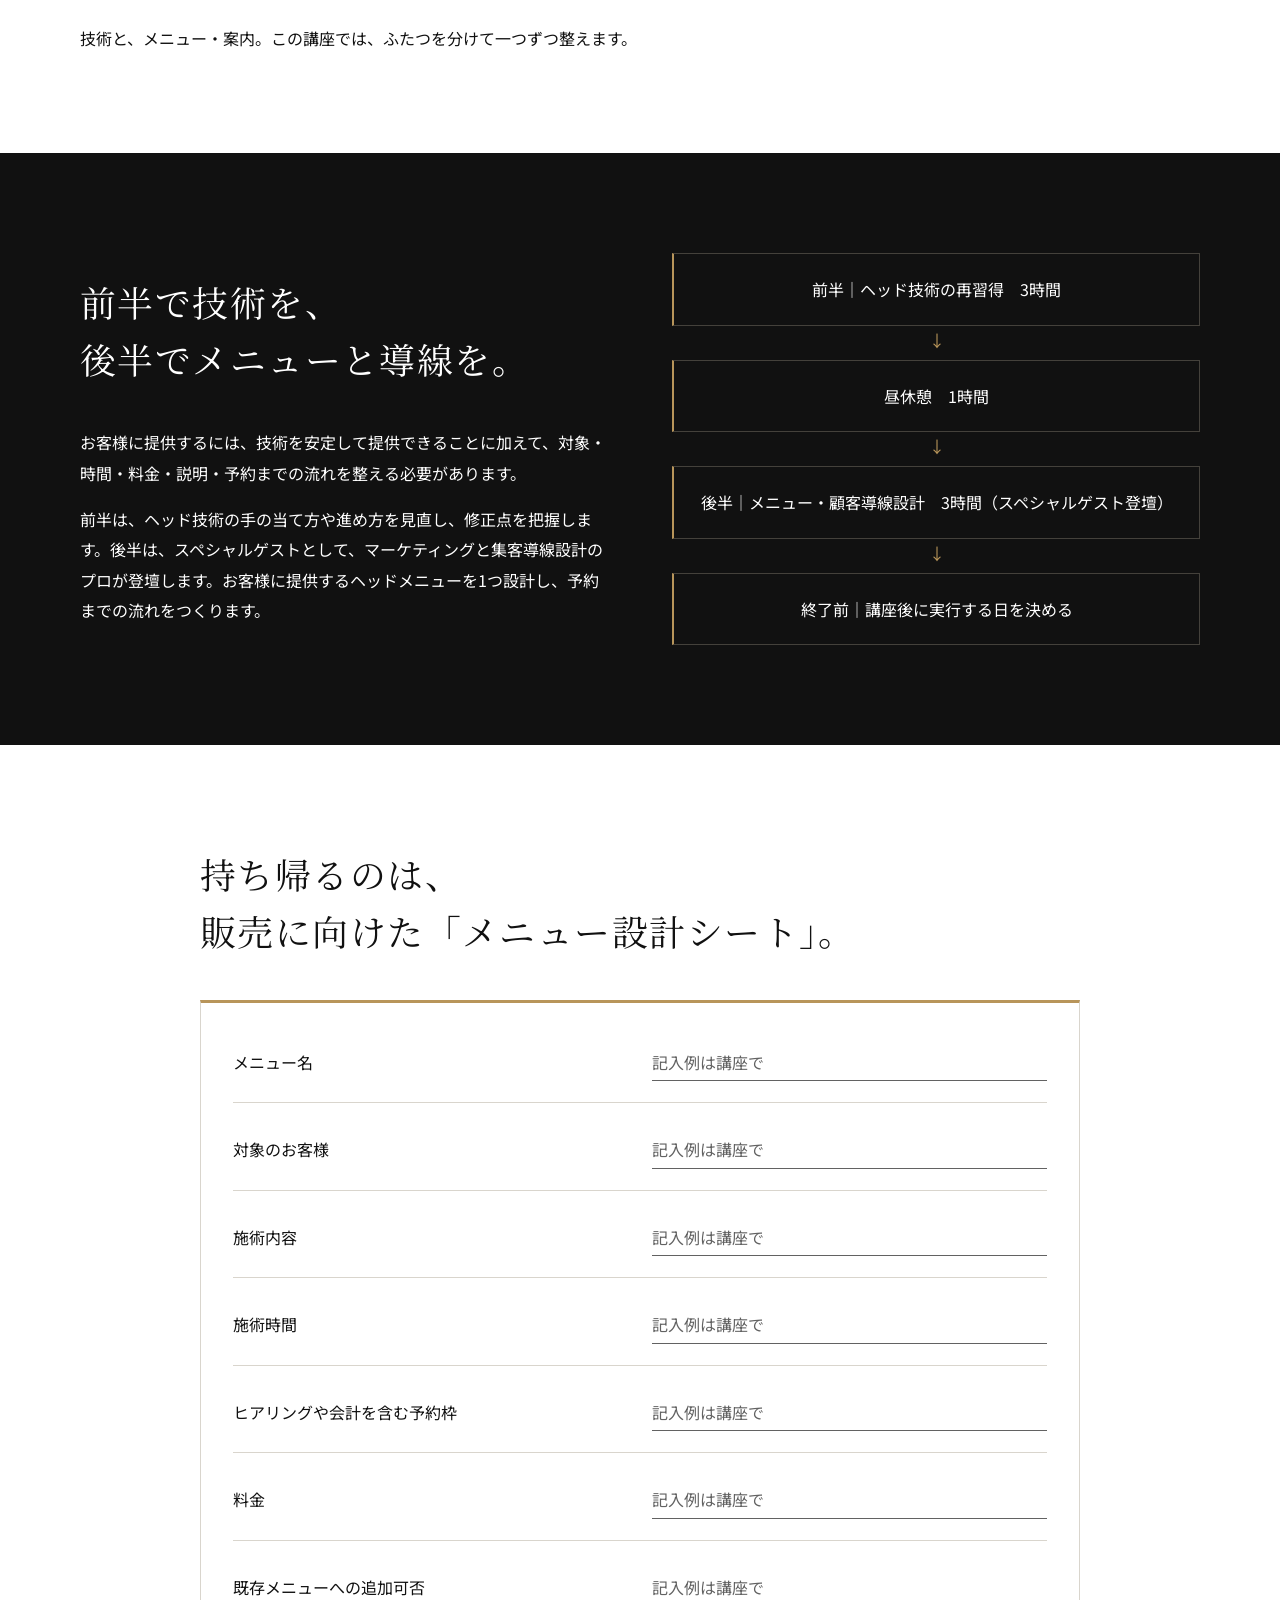
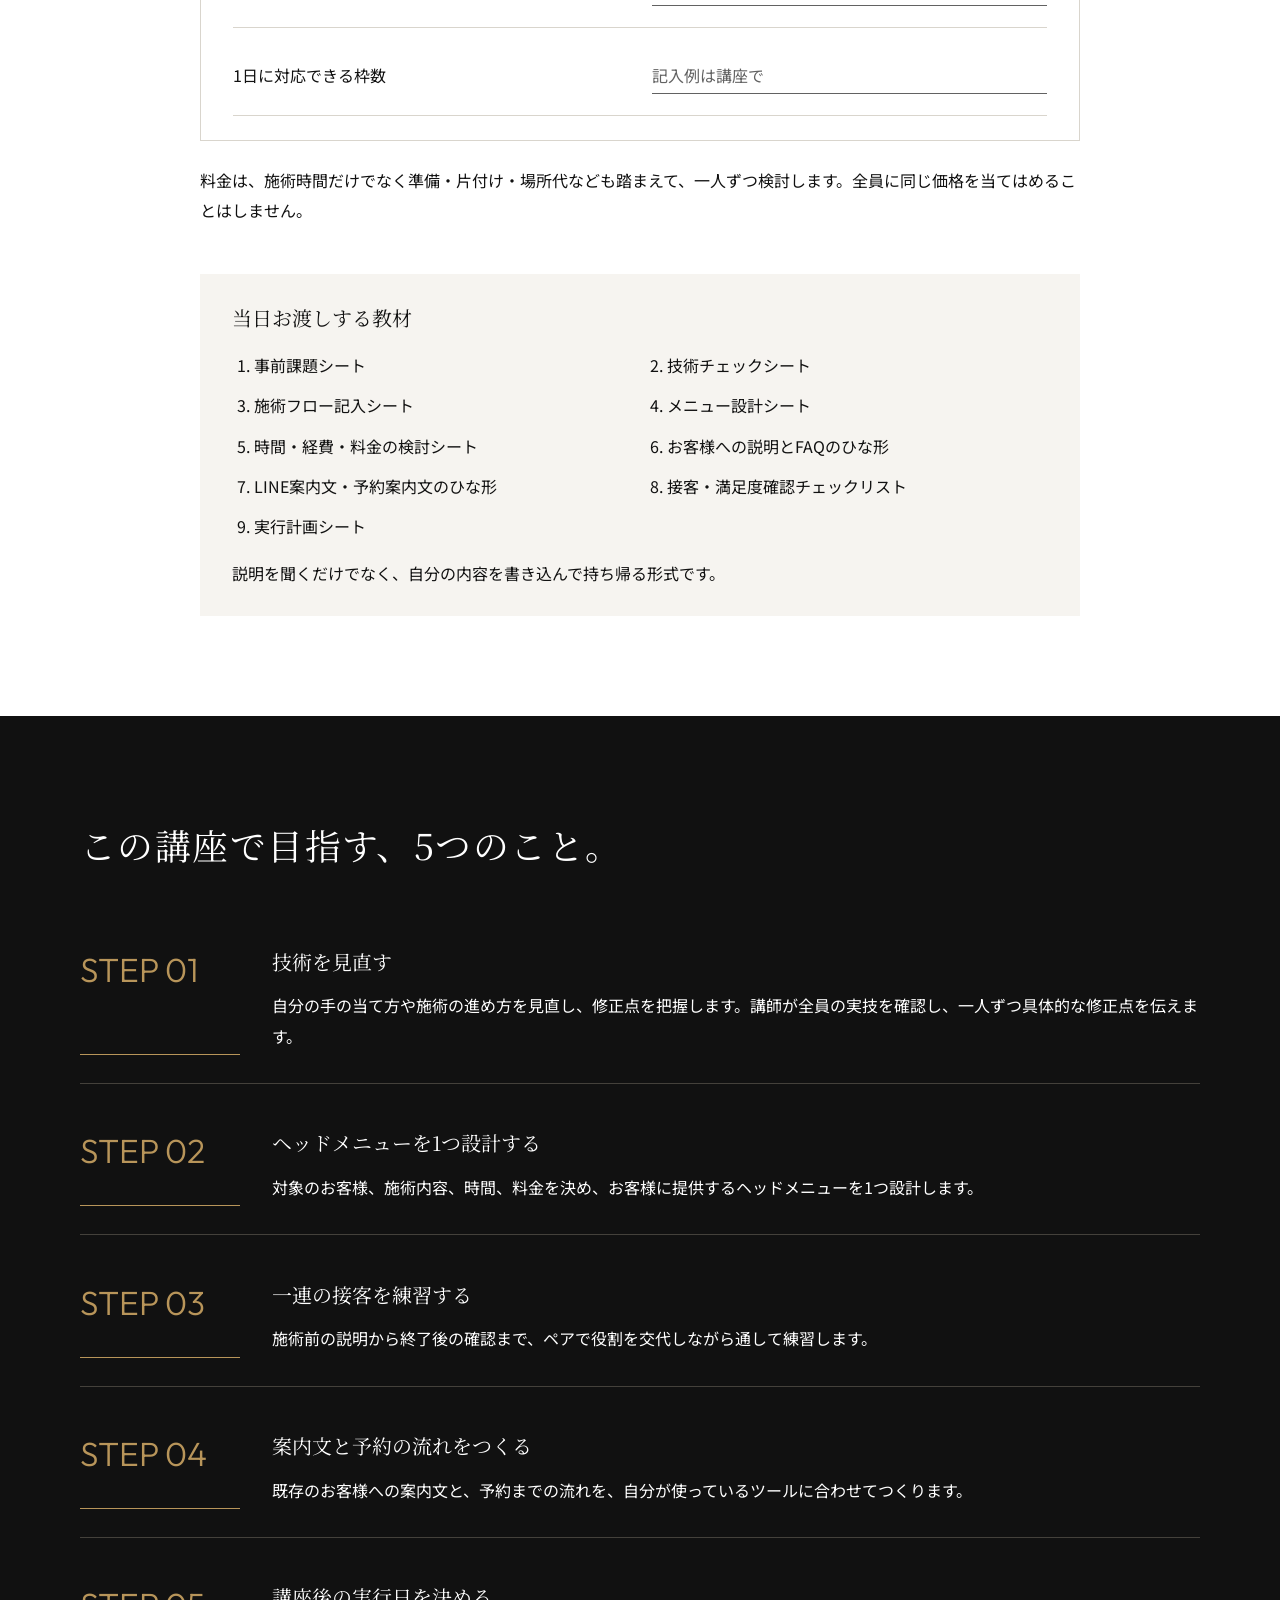
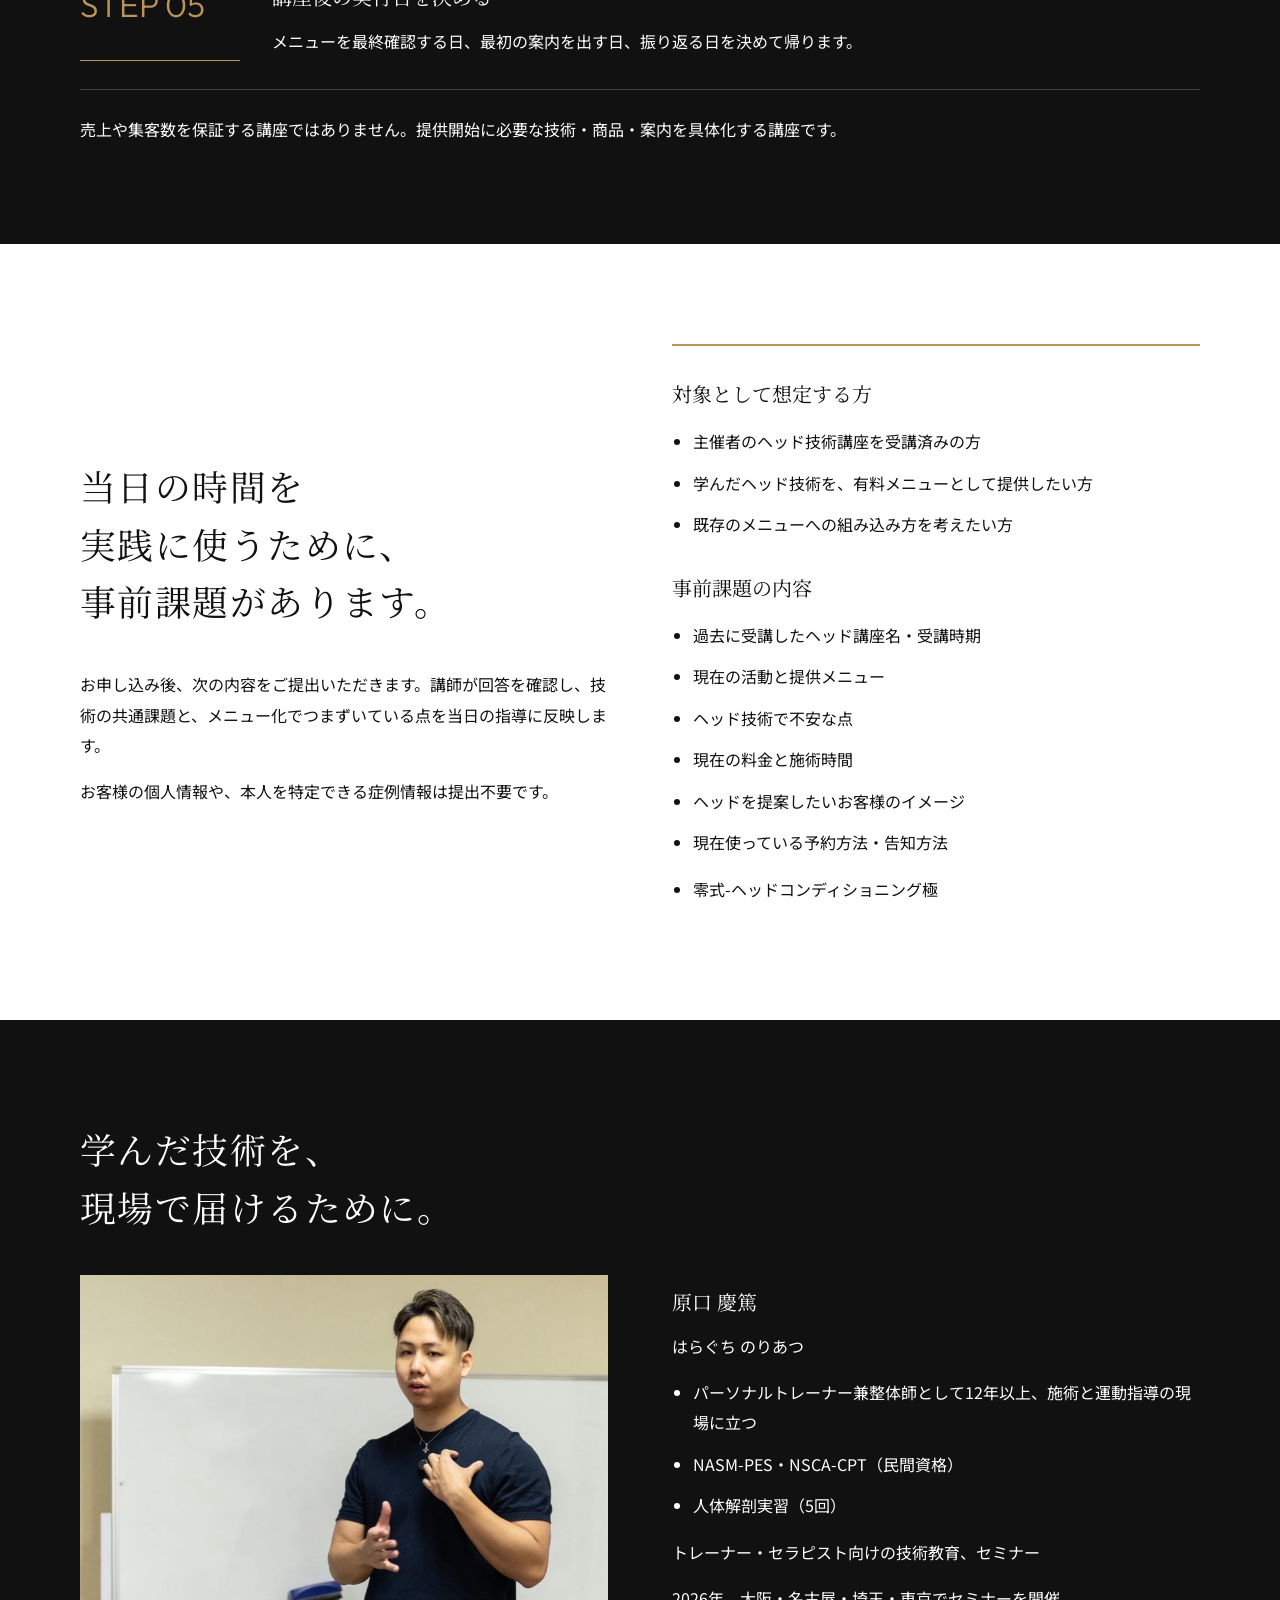
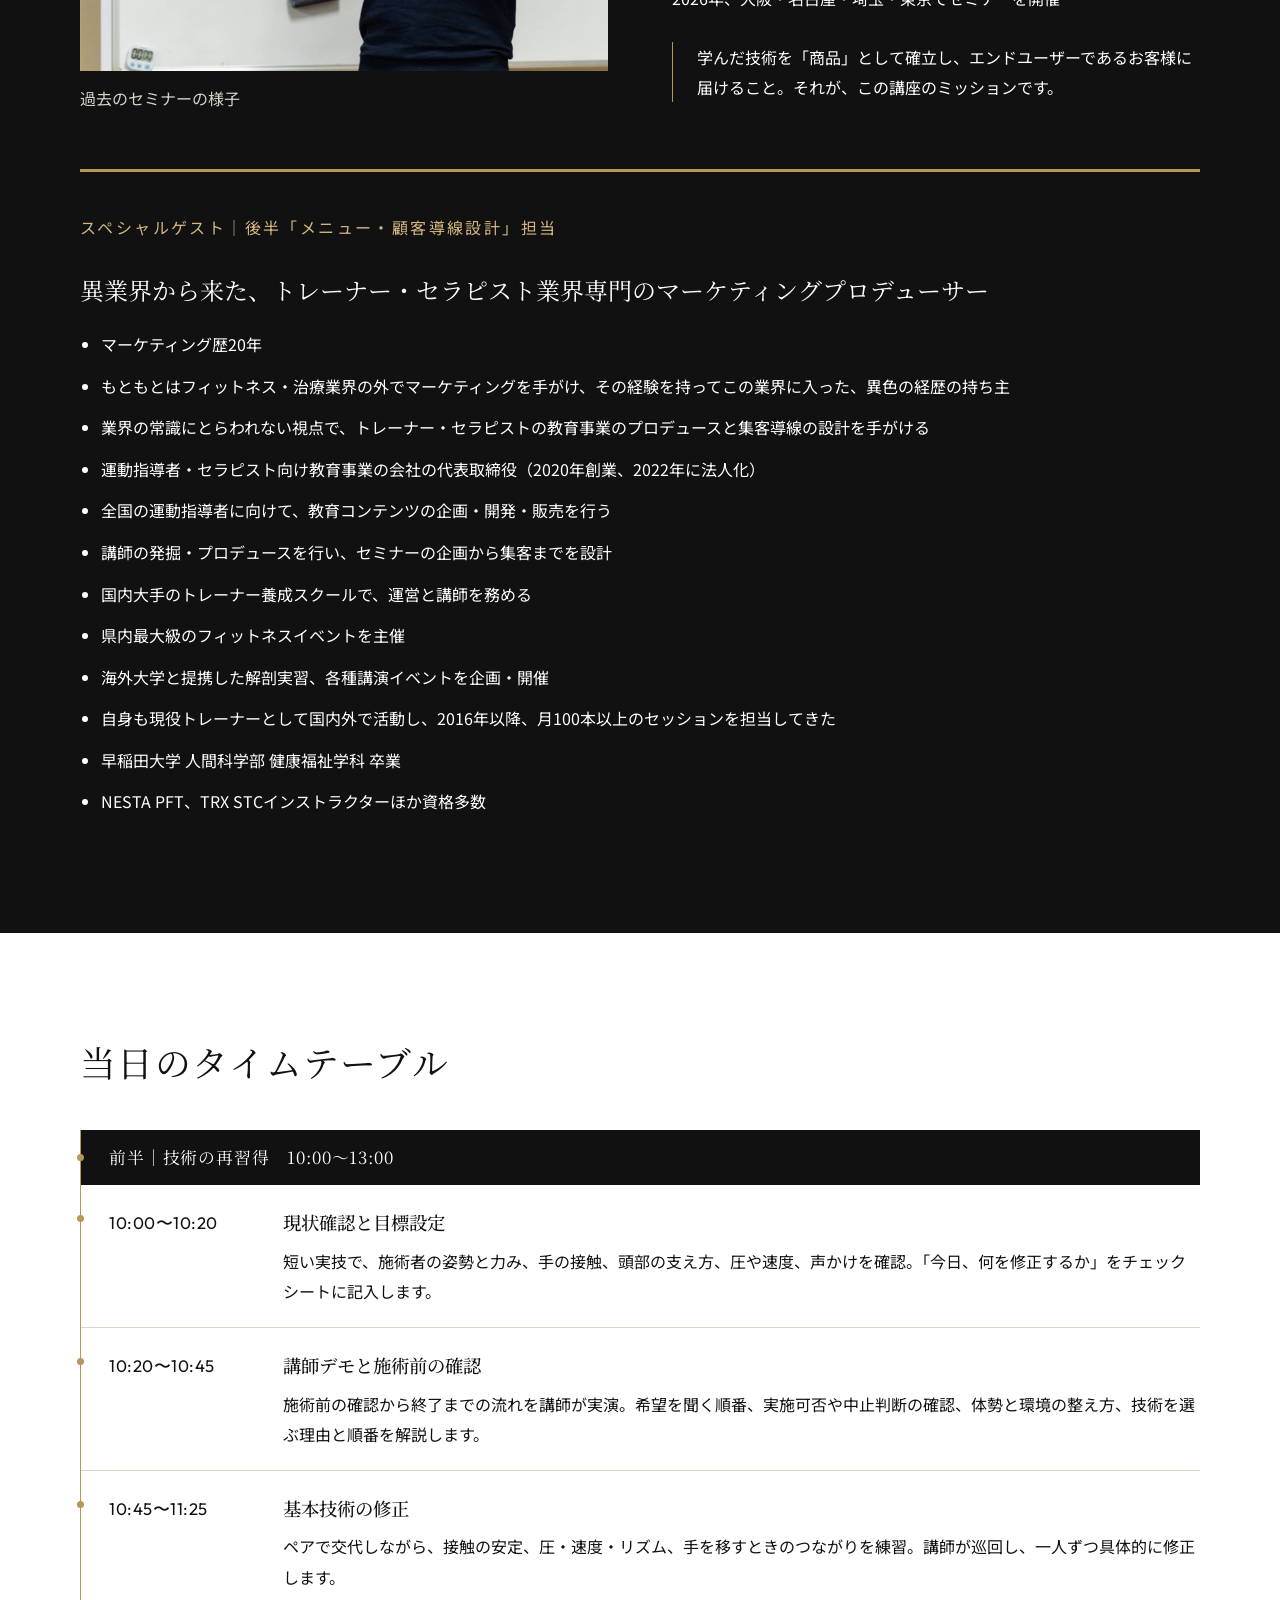
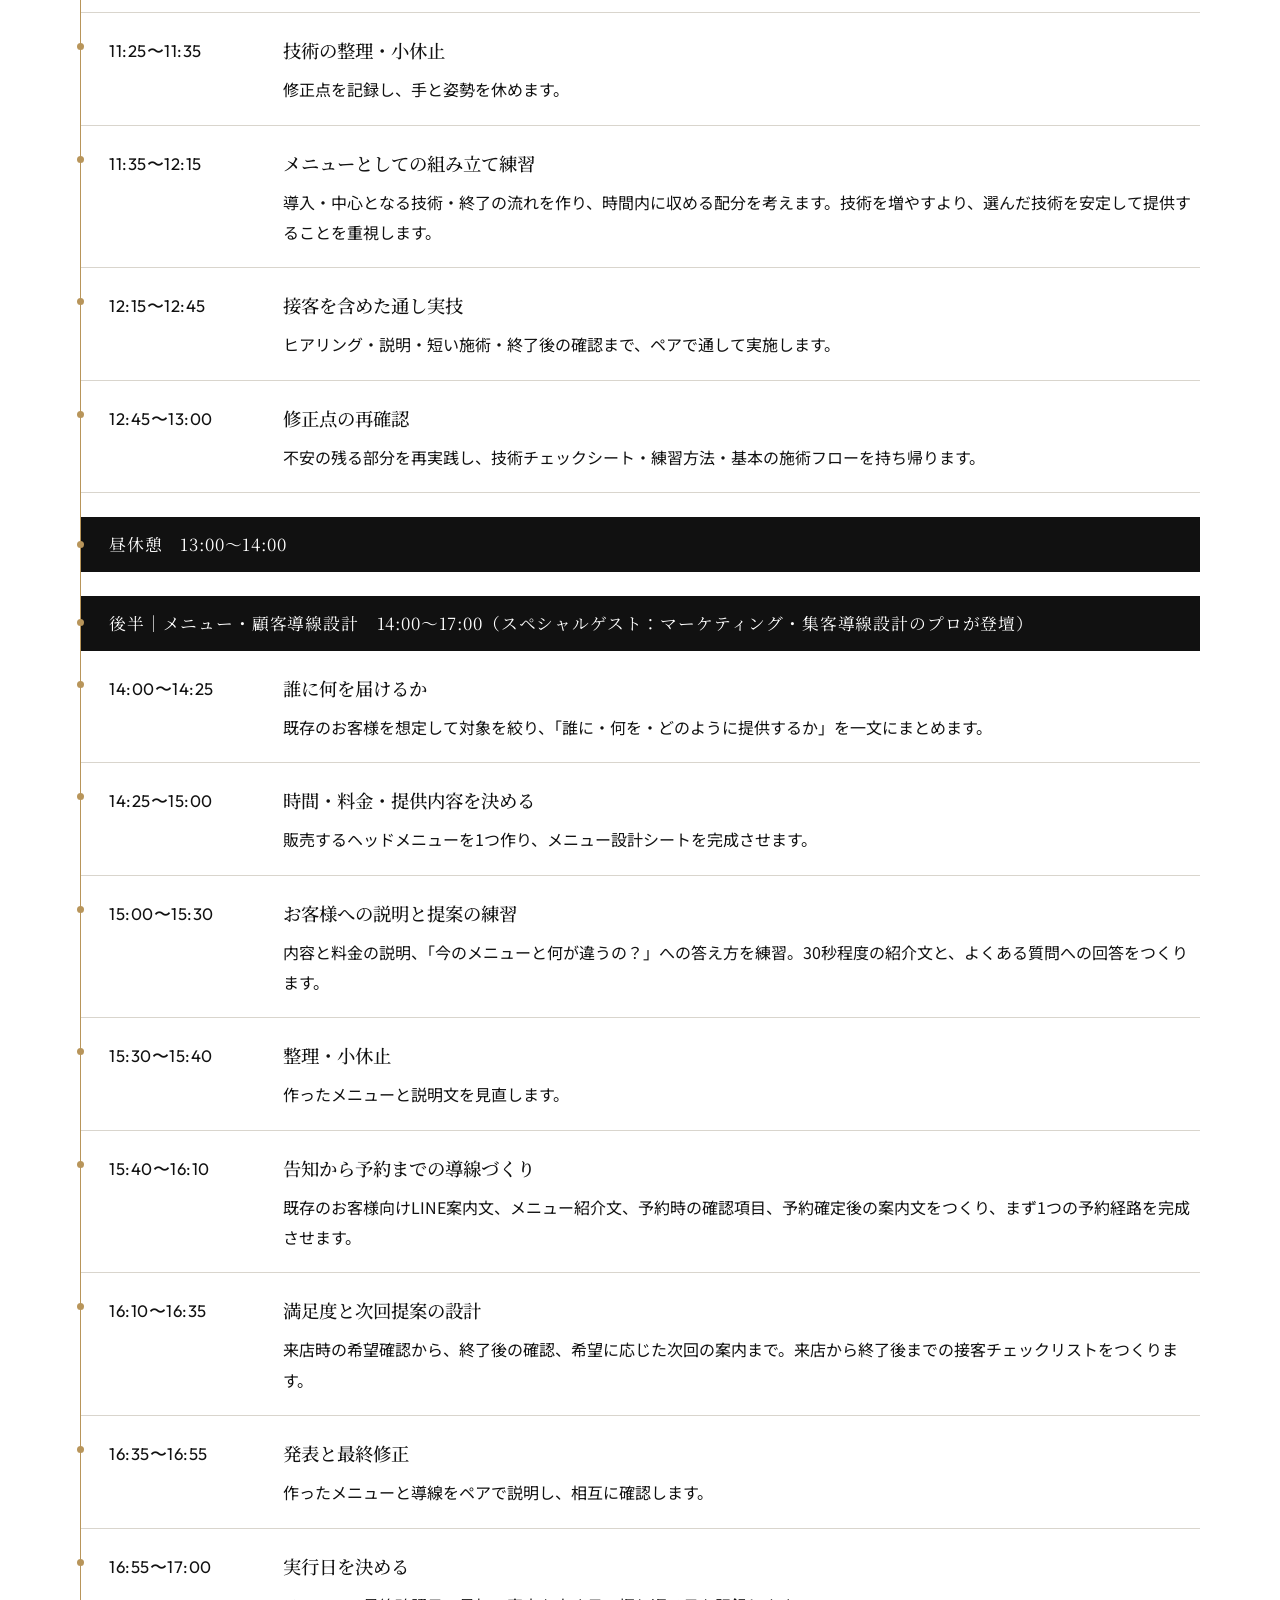
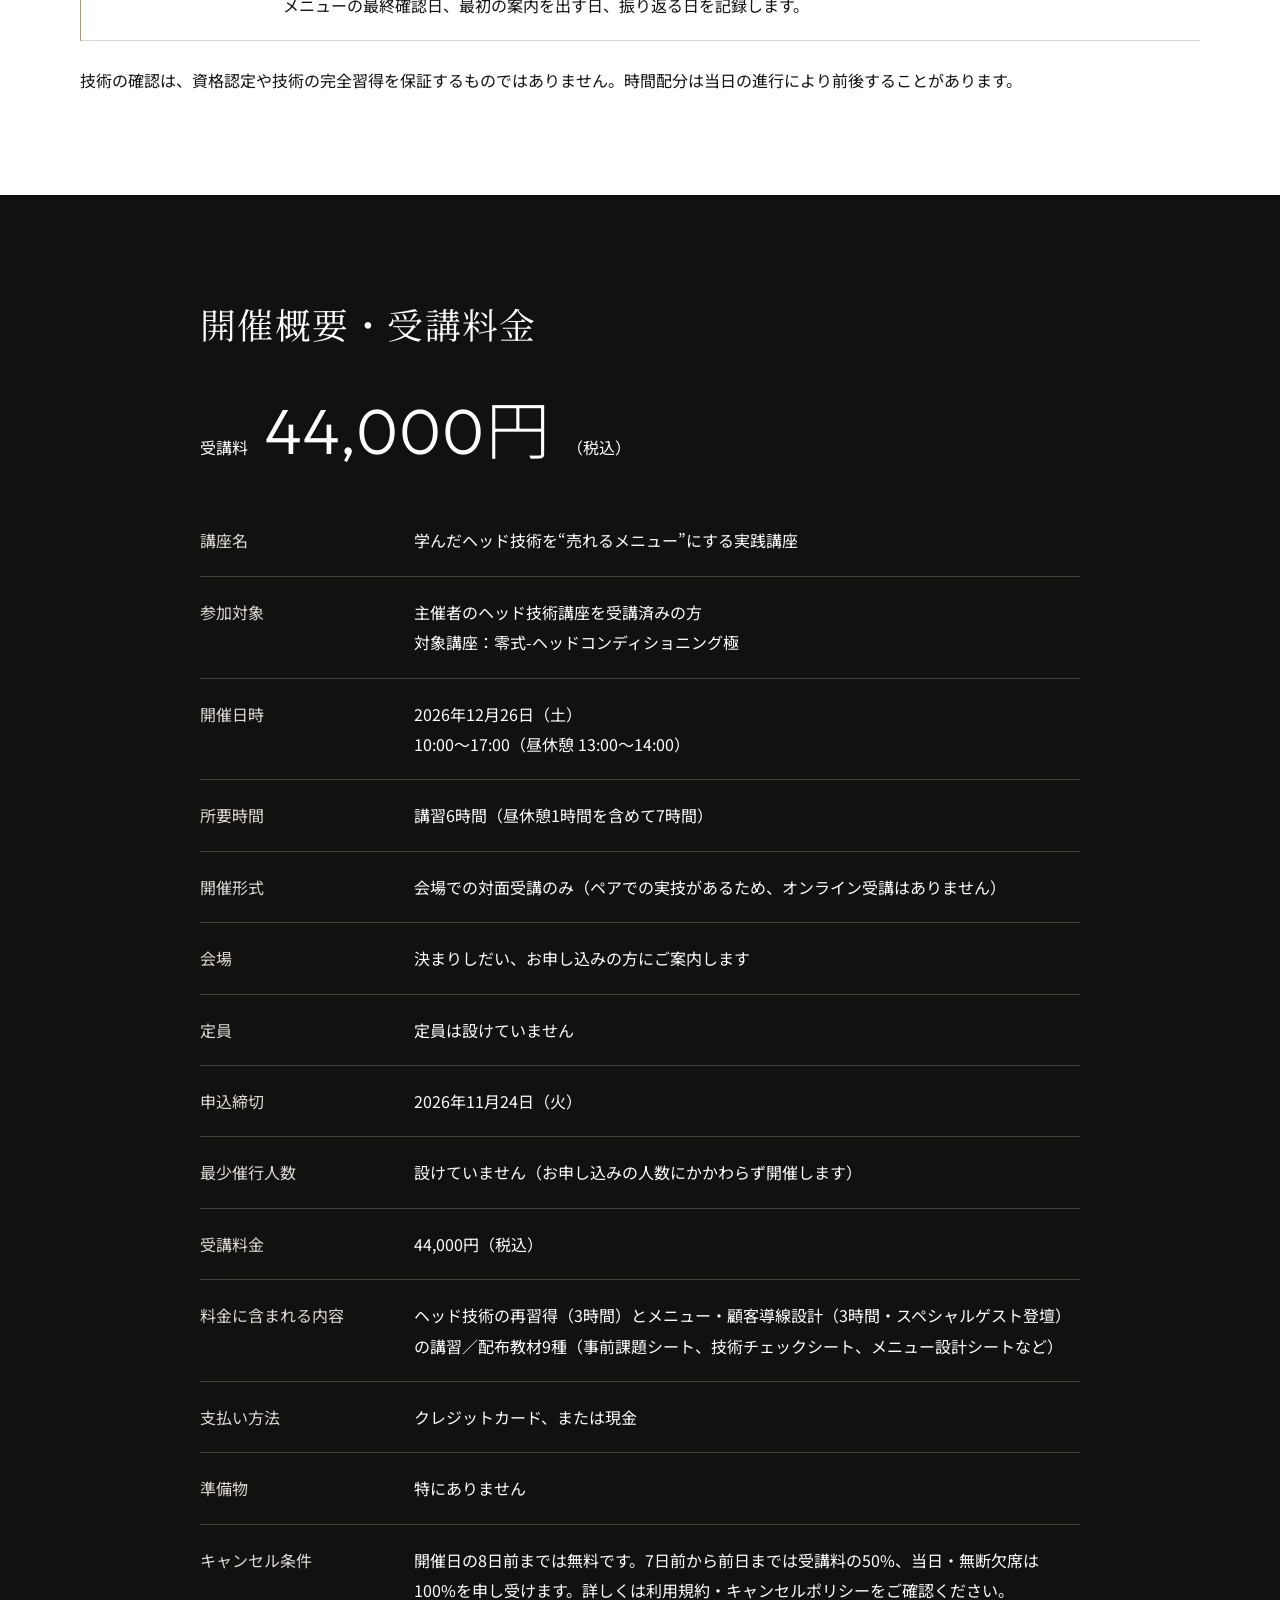
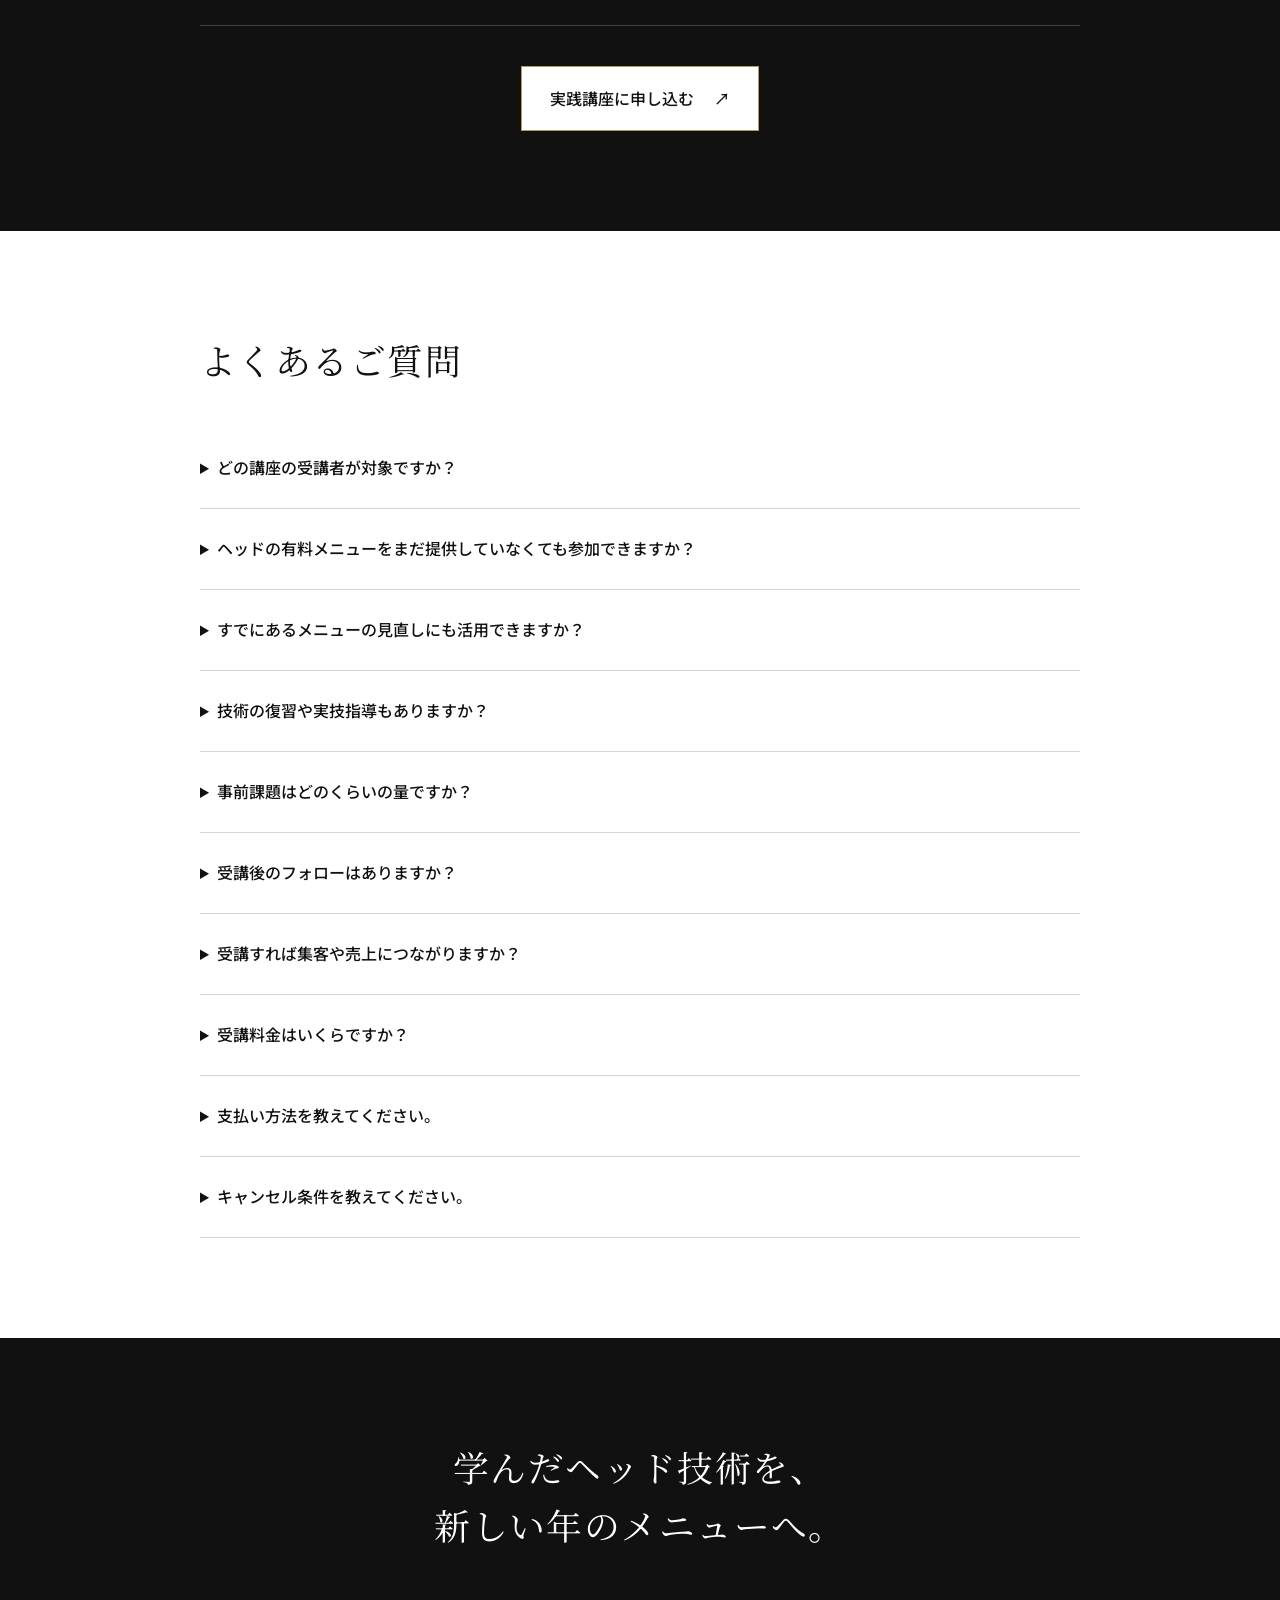
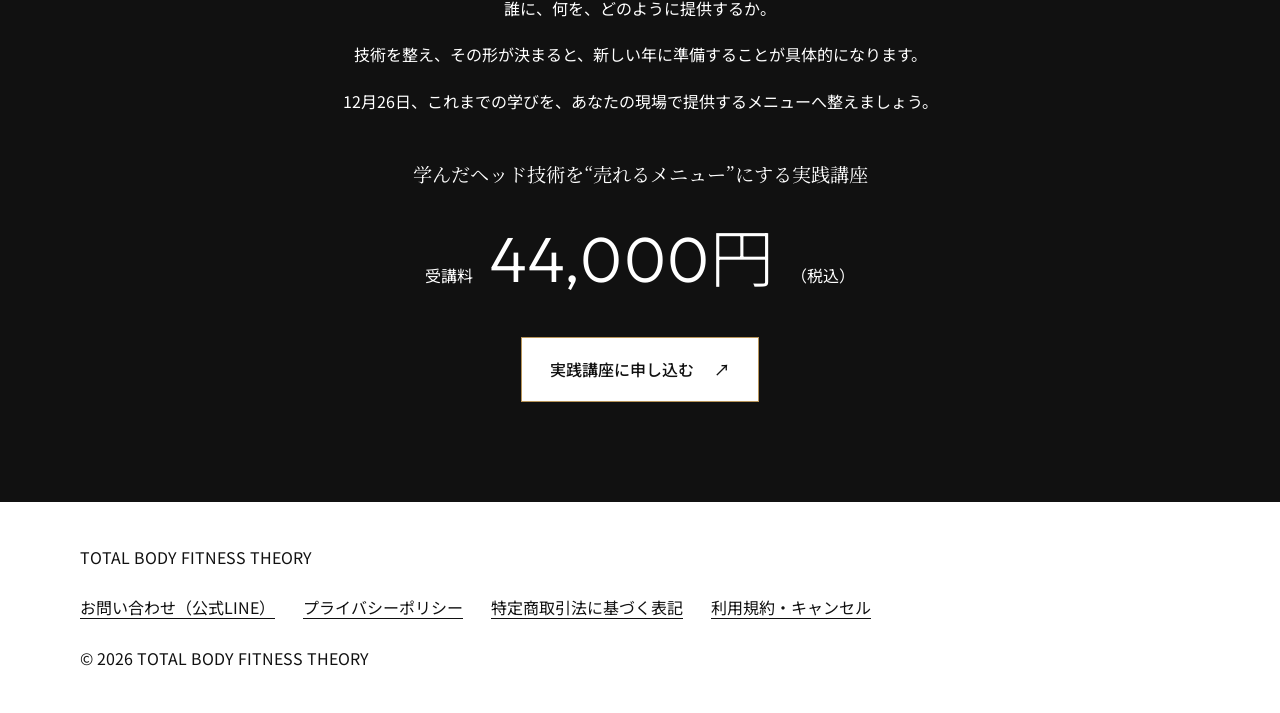
==== commit 6902742e: "スペシャルゲストの紹介を追加 Co-Authored-By: Claude Opus 5.5 <noreply@anthropic.com>" ====
--- a/index.html
+++ b/index.html
@@ -18,7 +18,7 @@
 <section class="is-white" aria-labelledby="worksheetTitle"><div class="wrap narrow"><h2 id="worksheetTitle">持ち帰るのは、<br>販売に向けた<wbr>「メニュー設計シート」。</h2><ol class="worksheet"><li><span>メニュー名</span><span class="blank">記入例は講座で</span></li><li><span>対象のお客様</span><span class="blank">記入例は講座で</span></li><li><span>施術内容</span><span class="blank">記入例は講座で</span></li><li><span>施術時間</span><span class="blank">記入例は講座で</span></li><li><span>ヒアリングや会計を含む予約枠</span><span class="blank">記入例は講座で</span></li><li><span>料金</span><span class="blank">記入例は講座で</span></li><li><span>既存メニューへの追加可否</span><span class="blank">記入例は講座で</span></li><li><span>1日に対応できる枠数</span><span class="blank">記入例は講座で</span></li></ol><p class="note">料金は、施術時間だけでなく準備・片付け・場所代なども踏まえて、一人ずつ検討します。全員に同じ価格を当てはめることはしません。</p><div class="materials"><h3>当日お渡しする教材</h3><ol><li>事前課題シート</li><li>技術チェックシート</li><li>施術フロー記入シート</li><li>メニュー設計シート</li><li>時間・経費・料金の検討シート</li><li>お客様への説明とFAQのひな形</li><li>LINE案内文・予約案内文のひな形</li><li>接客・満足度確認チェックリスト</li><li>実行計画シート</li></ol><p>説明を聞くだけでなく、自分の内容を書き込んで持ち帰る形式です。</p></div></div></section>
 <section class="is-black" aria-labelledby="stepsTitle"><div class="wrap"><h2 id="stepsTitle">この講座で目指す、<wbr>5つのこと。</h2><ol class="steps"><li><span class="number" aria-hidden="true">STEP 01</span><div><h3>技術を見直す</h3><p>自分の手の当て方や施術の進め方を見直し、修正点を把握します。講師が全員の実技を確認し、一人ずつ具体的な修正点を伝えます。</p></div></li><li><span class="number" aria-hidden="true">STEP 02</span><div><h3>ヘッドメニューを1つ設計する</h3><p>対象のお客様、施術内容、時間、料金を決め、お客様に提供するヘッドメニューを1つ設計します。</p></div></li><li><span class="number" aria-hidden="true">STEP 03</span><div><h3>一連の接客を練習する</h3><p>施術前の説明から終了後の確認まで、ペアで役割を交代しながら通して練習します。</p></div></li><li><span class="number" aria-hidden="true">STEP 04</span><div><h3>案内文と予約の流れをつくる</h3><p>既存のお客様への案内文と、予約までの流れを、自分が使っているツールに合わせてつくります。</p></div></li><li><span class="number" aria-hidden="true">STEP 05</span><div><h3>講座後の実行日を決める</h3><p>メニューを最終確認する日、最初の案内を出す日、振り返る日を決めて帰ります。</p></div></li></ol><p class="note">売上や集客数を保証する講座ではありません。提供開始に必要な技術・商品・案内を具体化する講座です。</p></div></section>
 <section class="is-white" aria-labelledby="targetTitle"><div class="wrap split"><div><h2 id="targetTitle">当日の時間を<wbr>実践に使うために、<br>事前課題があります。</h2><p>お申し込み後、次の内容をご提出いただきます。講師が回答を確認し、技術の共通課題と、メニュー化でつまずいている点を当日の指導に反映します。</p><p>お客様の個人情報や、本人を特定できる症例情報は提出不要です。</p></div><div class="target-card"><h3>対象として想定する方</h3><ul><li>主催者のヘッド技術講座を受講済みの方</li><li>学んだヘッド技術を、有料メニューとして提供したい方</li><li>既存のメニューへの組み込み方を考えたい方</li></ul><h3 class="prework-label">事前課題の内容</h3><ul><li>過去に受講したヘッド講座名・受講時期</li><li>現在の活動と提供メニュー</li><li>ヘッド技術で不安な点</li><li>現在の料金と施術時間</li><li>ヘッドを提案したいお客様のイメージ</li><li>現在使っている予約方法・告知方法</li></ul><ul><li>零式-ヘッドコンディショニング極</li></ul></div></div></section>
-<section class="is-black" aria-labelledby="instructorTitle"><div class="wrap"><h2 id="instructorTitle">学んだ技術を、<br>現場で届けるために。</h2><div class="split"><figure><img class="photo" src="assets/img/lecture-talk.jpg" alt="原口慶篤による過去のセミナーの様子" style="--focus:50% 50%;--focus-m:50% 50%;--ratio:4/3" loading="lazy" width="800" height="1200"><figcaption>過去のセミナーの様子</figcaption></figure><div><h3>原口 慶篤</h3><p>はらぐち のりあつ</p><ul><li>パーソナルトレーナー兼整体師として12年以上、施術と運動指導の現場に立つ</li><li>NASM-PES・NSCA-CPT（民間資格）</li><li>人体解剖実習（5回）</li></ul><p>トレーナー・セラピスト向けの技術教育、セミナー</p><p>2026年、大阪・名古屋・埼玉・東京でセミナーを開催</p><p>※ 後半（メニュー・顧客導線設計）には、スペシャルゲストとしてマーケティングと集客導線設計のプロが登壇します。</p><div class="policy"><p>学んだ技術を「商品」として確立し、エンドユーザーであるお客様に届けること。それが、この講座のミッションです。</p></div></div></div></div></section>
+<section class="is-black" aria-labelledby="instructorTitle"><div class="wrap"><h2 id="instructorTitle">学んだ技術を、<br>現場で届けるために。</h2><div class="split"><figure><img class="photo" src="assets/img/lecture-talk.jpg" alt="原口慶篤による過去のセミナーの様子" style="--focus:50% 50%;--focus-m:50% 50%;--ratio:4/3" loading="lazy" width="800" height="1200"><figcaption>過去のセミナーの様子</figcaption></figure><div><h3>原口 慶篤</h3><p>はらぐち のりあつ</p><ul><li>パーソナルトレーナー兼整体師として12年以上、施術と運動指導の現場に立つ</li><li>NASM-PES・NSCA-CPT（民間資格）</li><li>人体解剖実習（5回）</li></ul><p>トレーナー・セラピスト向けの技術教育、セミナー</p><p>2026年、大阪・名古屋・埼玉・東京でセミナーを開催</p><div class="policy"><p>学んだ技術を「商品」として確立し、エンドユーザーであるお客様に届けること。それが、この講座のミッションです。</p></div></div></div><div class="guest"><p class="eyebrow">スペシャルゲスト｜後半「メニュー・顧客導線設計」担当</p><h3>異業界から来た、トレーナー・セラピスト業界専門のマーケティングプロデューサー</h3><ul><li>マーケティング歴20年</li><li>もともとはフィットネス・治療業界の外でマーケティングを手がけ、その経験を持ってこの業界に入った、異色の経歴の持ち主</li><li>業界の常識にとらわれない視点で、トレーナー・セラピストの教育事業のプロデュースと集客導線の設計を手がける</li><li>運動指導者・セラピスト向け教育事業の会社の代表取締役（2020年創業、2022年に法人化）</li><li>全国の運動指導者に向けて、教育コンテンツの企画・開発・販売を行う</li><li>講師の発掘・プロデュースを行い、セミナーの企画から集客までを設計</li><li>国内大手のトレーナー養成スクールで、運営と講師を務める</li><li>県内最大級のフィットネスイベントを主催</li><li>海外大学と提携した解剖実習、各種講演イベントを企画・開催</li><li>自身も現役トレーナーとして国内外で活動し、2016年以降、月100本以上のセッションを担当してきた</li><li>早稲田大学 人間科学部 健康福祉学科 卒業</li><li>NESTA PFT、TRX STCインストラクターほか資格多数</li></ul></div></div></section>
 <section class="is-white" aria-labelledby="flowTitle"><div class="wrap"><h2 id="flowTitle">当日の<wbr>タイムテーブル</h2><ol class="timetable"><li class="part"><h3>前半｜技術の再習得　10:00〜13:00</h3></li><li><span class="time">10:00〜10:20</span><div><h4>現状確認と目標設定</h4><p>短い実技で、施術者の姿勢と力み、手の接触、頭部の支え方、圧や速度、声かけを確認。「今日、何を修正するか」をチェックシートに記入します。</p></div></li><li><span class="time">10:20〜10:45</span><div><h4>講師デモと施術前の確認</h4><p>施術前の確認から終了までの流れを講師が実演。希望を聞く順番、実施可否や中止判断の確認、体勢と環境の整え方、技術を選ぶ理由と順番を解説します。</p></div></li><li><span class="time">10:45〜11:25</span><div><h4>基本技術の修正</h4><p>ペアで交代しながら、接触の安定、圧・速度・リズム、手を移すときのつながりを練習。講師が巡回し、一人ずつ具体的に修正します。</p></div></li><li><span class="time">11:25〜11:35</span><div><h4>技術の整理・小休止</h4><p>修正点を記録し、手と姿勢を休めます。</p></div></li><li><span class="time">11:35〜12:15</span><div><h4>メニューとしての組み立て練習</h4><p>導入・中心となる技術・終了の流れを作り、時間内に収める配分を考えます。技術を増やすより、選んだ技術を安定して提供することを重視します。</p></div></li><li><span class="time">12:15〜12:45</span><div><h4>接客を含めた通し実技</h4><p>ヒアリング・説明・短い施術・終了後の確認まで、ペアで通して実施します。</p></div></li><li><span class="time">12:45〜13:00</span><div><h4>修正点の再確認</h4><p>不安の残る部分を再実践し、技術チェックシート・練習方法・基本の施術フローを持ち帰ります。</p></div></li><li class="part"><h3>昼休憩　13:00〜14:00</h3></li><li class="part"><h3>後半｜メニュー・顧客導線設計　14:00〜17:00（スペシャルゲスト：マーケティング・集客導線設計のプロが登壇）</h3></li><li><span class="time">14:00〜14:25</span><div><h4>誰に何を届けるか</h4><p>既存のお客様を想定して対象を絞り、「誰に・何を・どのように提供するか」を一文にまとめます。</p></div></li><li><span class="time">14:25〜15:00</span><div><h4>時間・料金・提供内容を決める</h4><p>販売するヘッドメニューを1つ作り、メニュー設計シートを完成させます。</p></div></li><li><span class="time">15:00〜15:30</span><div><h4>お客様への説明と提案の練習</h4><p>内容と料金の説明、「今のメニューと何が違うの？」への答え方を練習。30秒程度の紹介文と、よくある質問への回答をつくります。</p></div></li><li><span class="time">15:30〜15:40</span><div><h4>整理・小休止</h4><p>作ったメニューと説明文を見直します。</p></div></li><li><span class="time">15:40〜16:10</span><div><h4>告知から予約までの導線づくり</h4><p>既存のお客様向けLINE案内文、メニュー紹介文、予約時の確認項目、予約確定後の案内文をつくり、まず1つの予約経路を完成させます。</p></div></li><li><span class="time">16:10〜16:35</span><div><h4>満足度と次回提案の設計</h4><p>来店時の希望確認から、終了後の確認、希望に応じた次回の案内まで。来店から終了後までの接客チェックリストをつくります。</p></div></li><li><span class="time">16:35〜16:55</span><div><h4>発表と最終修正</h4><p>作ったメニューと導線をペアで説明し、相互に確認します。</p></div></li><li><span class="time">16:55〜17:00</span><div><h4>実行日を決める</h4><p>メニューの最終確認日、最初の案内を出す日、振り返る日を記録します。</p></div></li></ol><p class="note">技術の確認は、資格認定や技術の完全習得を保証するものではありません。時間配分は当日の進行により前後することがあります。</p></div></section>
 <section class="is-black" id="overview" aria-labelledby="overviewTitle"><div class="wrap narrow"><h2 id="overviewTitle">開催概要・受講料金</h2><p class="price"><span>受講料</span><strong>44,000円</strong><span>（税込）</span></p><dl class="overview"><div><dt>講座名</dt><dd>学んだヘッド技術を“売れるメニュー”にする実践講座</dd></div><div><dt>参加対象</dt><dd>主催者のヘッド技術講座を受講済みの方<br>対象講座：零式-ヘッドコンディショニング極</dd></div><div><dt>開催日時</dt><dd>2026年12月26日（土）<br>10:00〜17:00（昼休憩 13:00〜14:00）</dd></div><div><dt>所要時間</dt><dd>講習6時間（昼休憩1時間を含めて7時間）</dd></div><div><dt>開催形式</dt><dd>会場での対面受講のみ（ペアでの実技があるため、オンライン受講はありません）</dd></div><div><dt>会場</dt><dd>決まりしだい、お申し込みの方にご案内します</dd></div><div><dt>定員</dt><dd>定員は設けていません</dd></div><div><dt>申込締切</dt><dd>2026年11月24日（火）</dd></div><div><dt>最少催行人数</dt><dd>設けていません（お申し込みの人数にかかわらず開催します）</dd></div><div><dt>受講料金</dt><dd>44,000円（税込）</dd></div><div><dt>料金に含まれる内容</dt><dd>ヘッド技術の再習得（3時間）とメニュー・顧客導線設計（3時間・スペシャルゲスト登壇）の講習／配布教材9種（事前課題シート、技術チェックシート、メニュー設計シートなど）</dd></div><div><dt>支払い方法</dt><dd>クレジットカード、または現金</dd></div><div><dt>準備物</dt><dd>特にありません</dd></div><div><dt>キャンセル条件</dt><dd>開催日の8日前までは無料です。7日前から前日までは受講料の50%、当日・無断欠席は100%を申し受けます。詳しくは利用規約・キャンセルポリシーをご確認ください。</dd></div></dl><div class="cta-group"><a class="btn" href="https://forms.gle/SWR2AjJEjsTACsHn6" rel="noopener">実践講座に申し込む <span aria-hidden="true">↗</span></a></div></div></section>
 <section class="is-white" aria-labelledby="faqTitle"><div class="wrap narrow"><h2 id="faqTitle">よくあるご質問</h2><details><summary>どの講座の受講者が対象ですか？</summary><p>零式-ヘッドコンディショニング極を受講済みの方が対象です。</p></details><details><summary>ヘッドの有料メニューをまだ提供していなくても参加できますか？</summary><p>参加できます。学んだヘッド技術を、これから有料メニューにしたい方を想定した講座です。</p></details><details><summary>すでにあるメニューの見直しにも活用できますか？</summary><p>活用できます。既存メニューへの組み込み方や、お客様への説明の仕方も、講座で扱う内容です。</p></details><details><summary>技術の復習や実技指導もありますか？</summary><p>あります。前半の3時間で、ペアでの実技と講師の巡回指導を行い、一人ずつ具体的な修正点をお伝えします。</p></details><details><summary>事前課題はどのくらいの量ですか？</summary><p>受講した講座名、現在の活動とメニュー、技術で不安な点など6項目です。お客様の個人情報や症例情報は提出不要です。</p></details><details><summary>受講後のフォローはありますか？</summary><p>受講後のフォローは、この講座には含まれていません。</p></details><details><summary>受講すれば集客や売上につながりますか？</summary><p>この講座で扱うのは、技術の見直しと、メニュー・案内・予約の流れの具体化です。集客数や売上をお約束するものではありません。</p></details><details><summary>受講料金はいくらですか？</summary><p>受講料は44,000円（税込）です。</p></details><details><summary>支払い方法を教えてください。</summary><p>クレジットカード、または現金</p></details><details><summary>キャンセル条件を教えてください。</summary><p>開催日の8日前までは無料です。7日前から前日までは受講料の50%、当日・無断欠席は100%を申し受けます。詳しくは利用規約・キャンセルポリシーをご確認ください。</p></details></div></section>
--- a/assets/style.css
+++ b/assets/style.css
@@ -62,3 +62,5 @@
 .timetable li.part::before{top:50%;margin-top:-4px}
 .timetable li.part h3{margin:0;font-size:1.05rem;letter-spacing:.05em}
 @media(max-width:767px){.materials{padding:22px 20px}.materials ol{grid-template-columns:1fr}.timetable li{grid-template-columns:1fr;gap:4px;padding:18px 0 18px 20px}.timetable li.part{padding:12px 16px 12px 20px}.hero-date{font-size:1.05rem}}
+.guest{margin-top:56px;padding-top:40px;border-top:3px solid #B8955A}
+.guest h3{margin:8px 0 20px;font-size:clamp(1.15rem,2.6vw,1.5rem);line-height:1.6}
